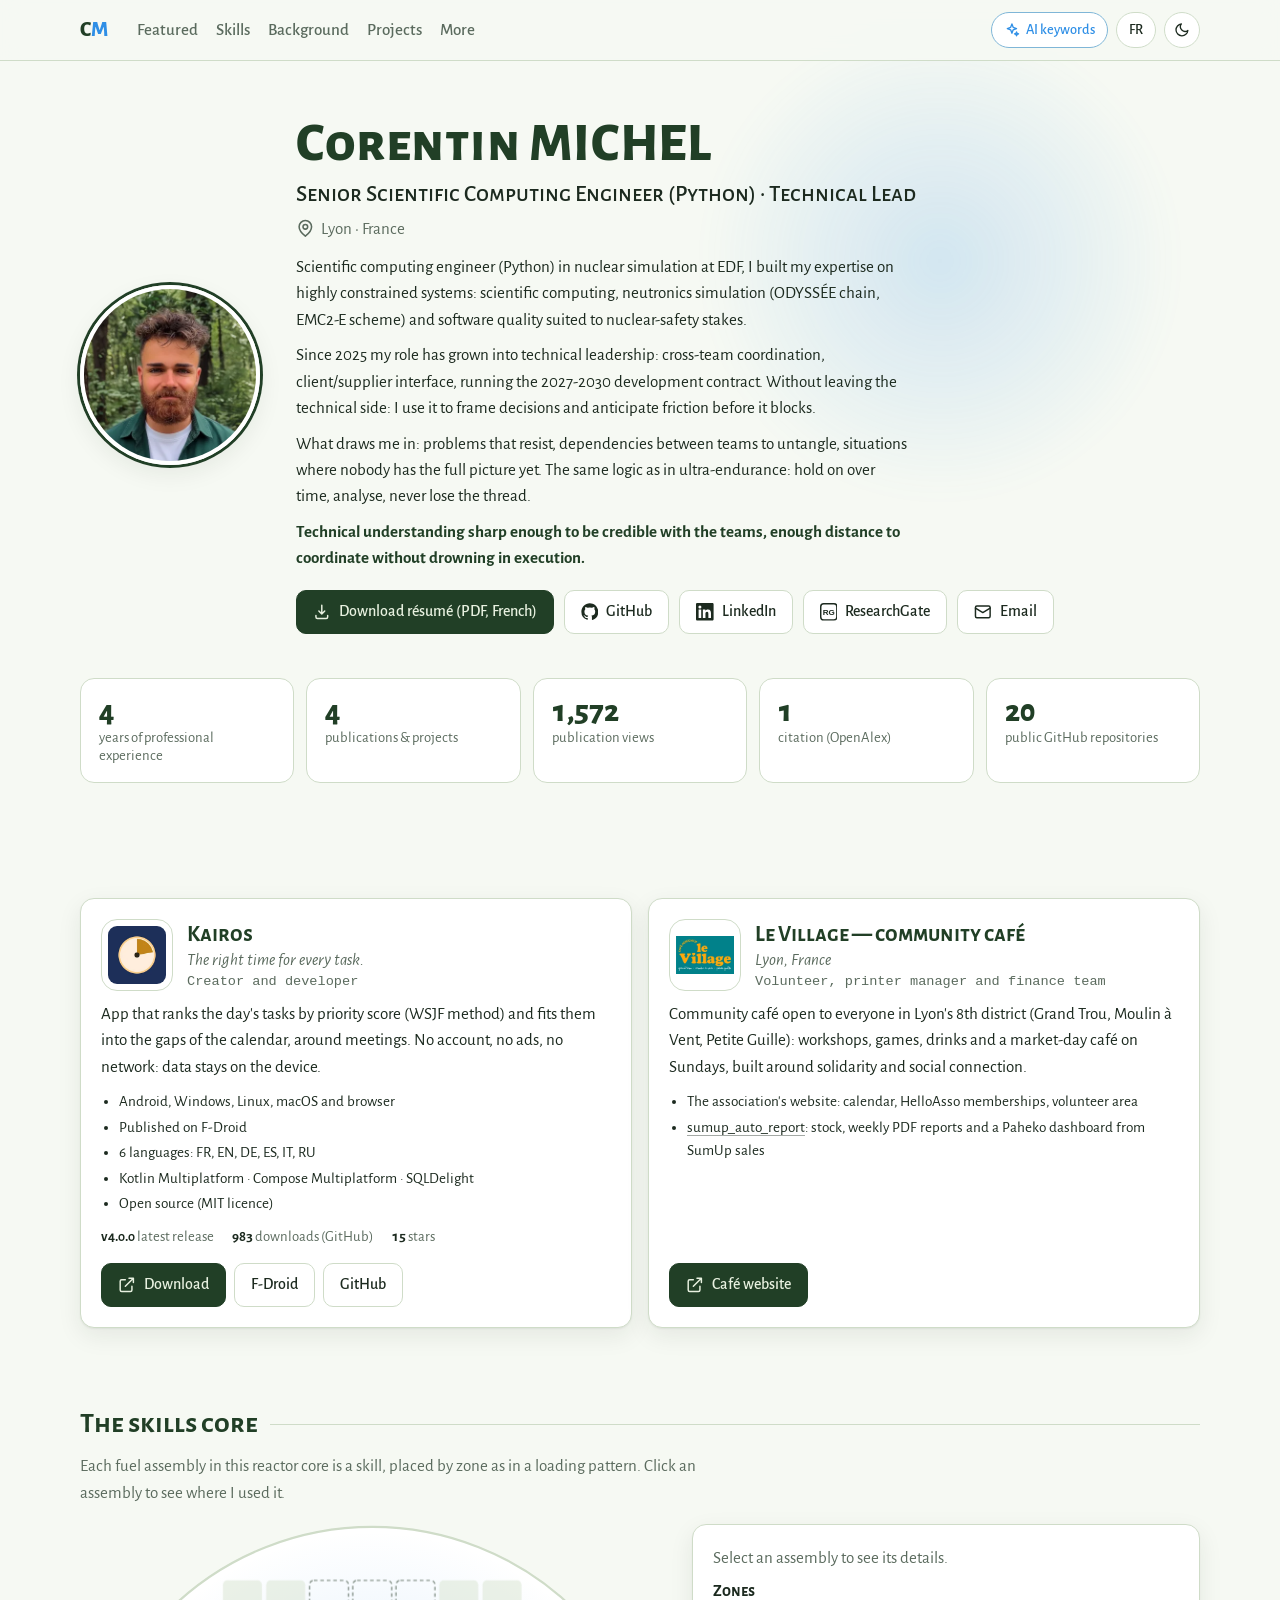
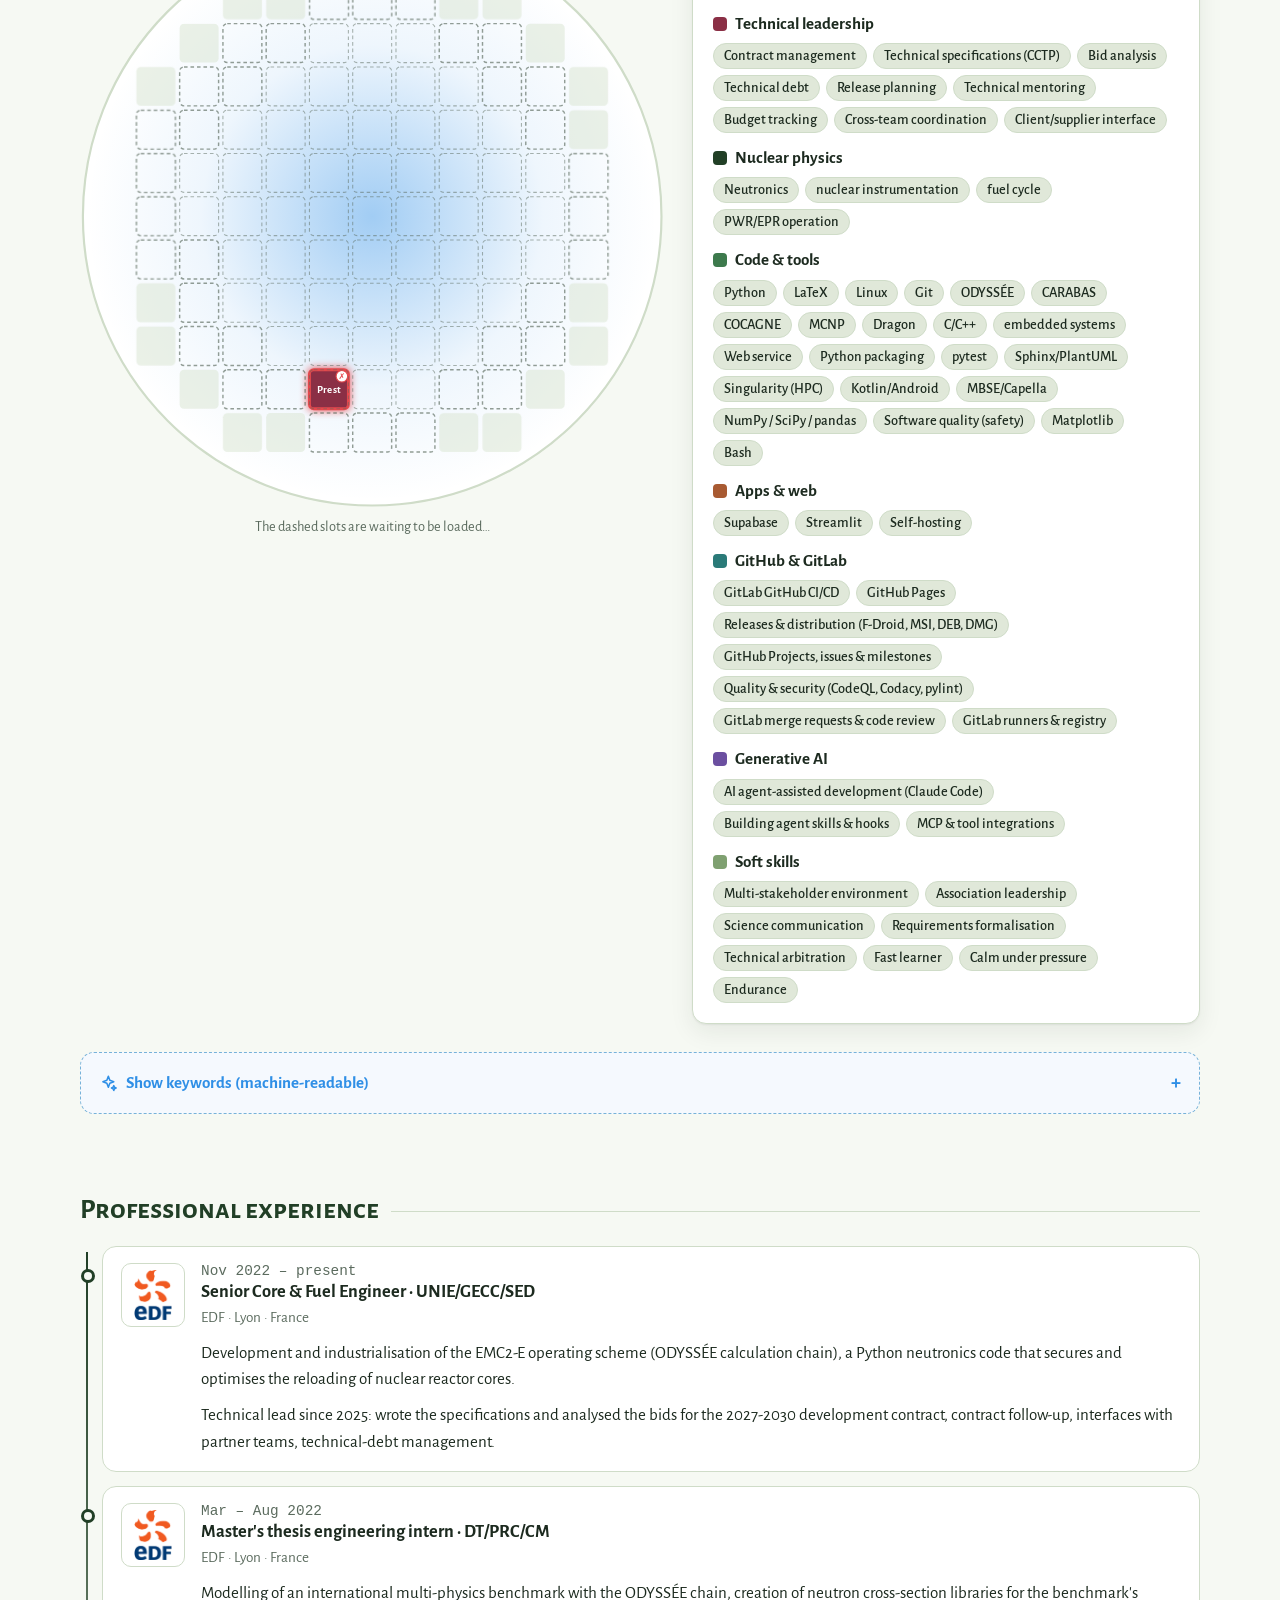
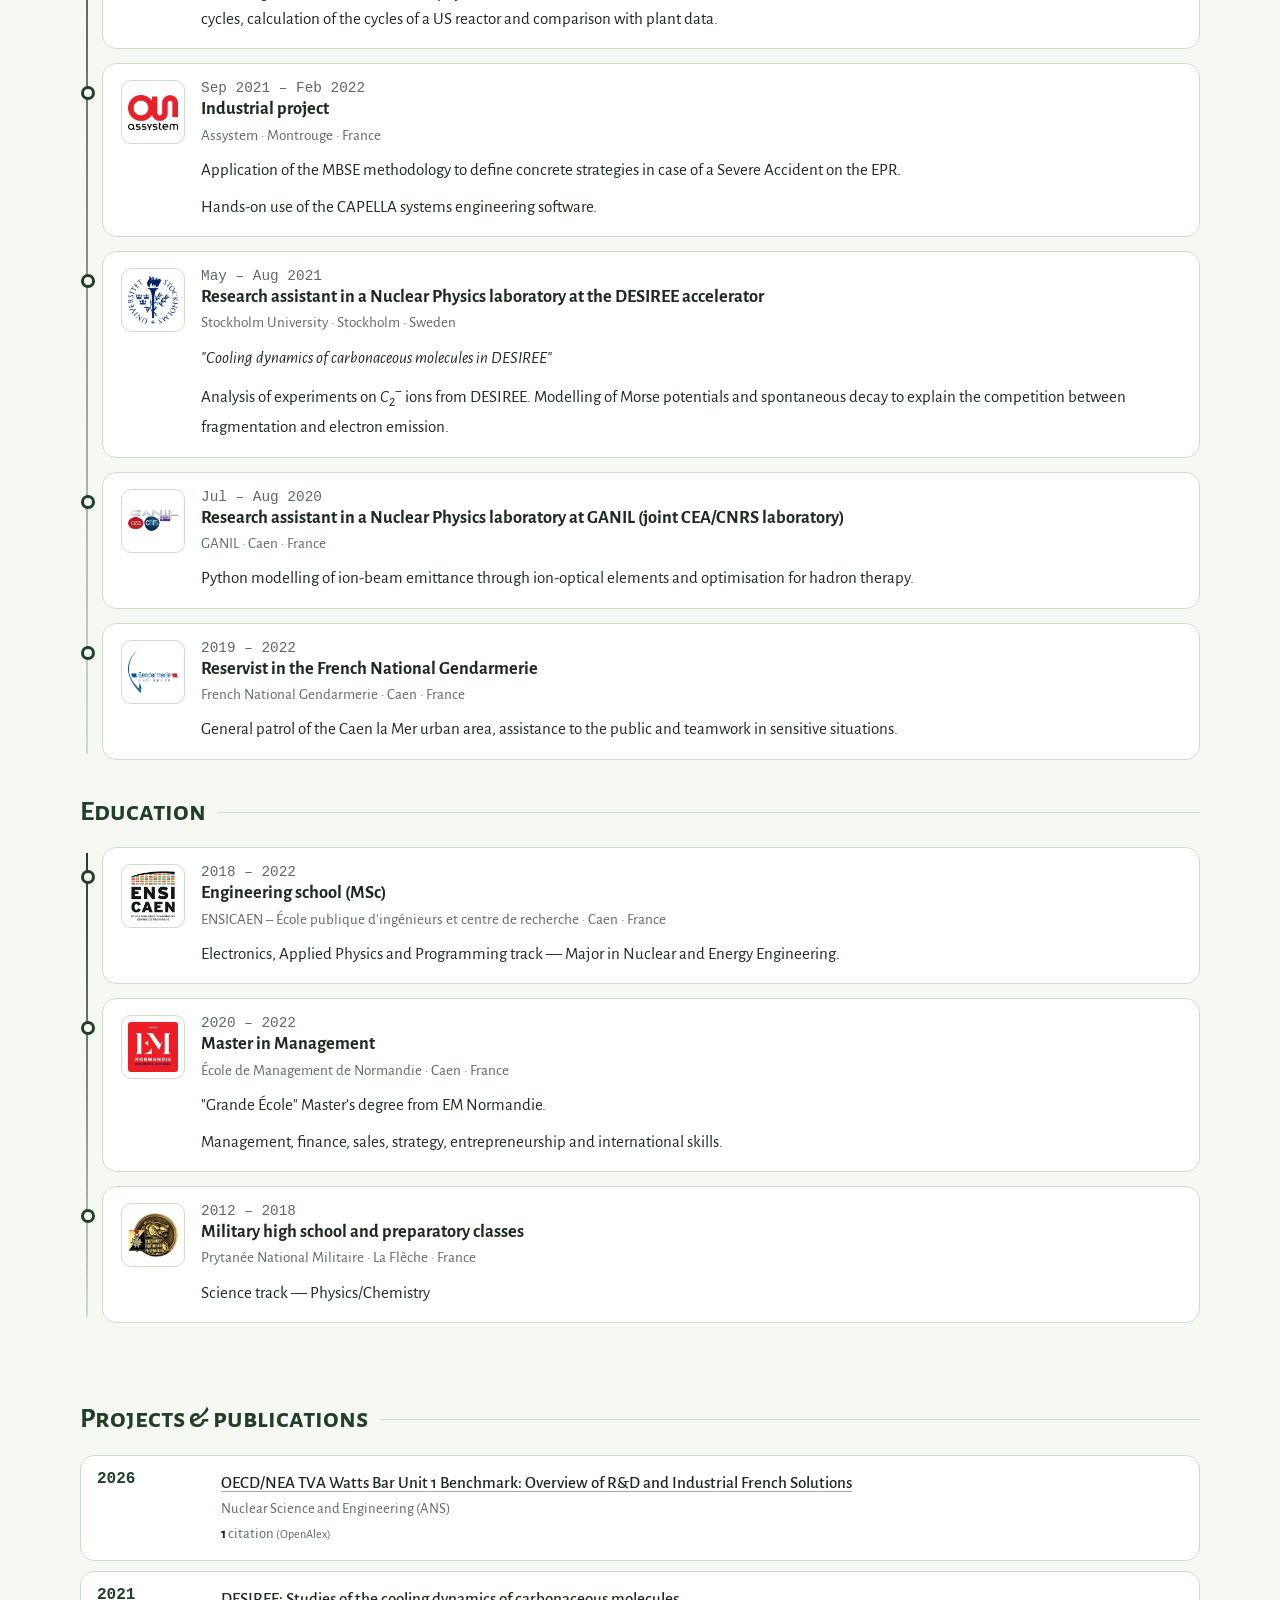
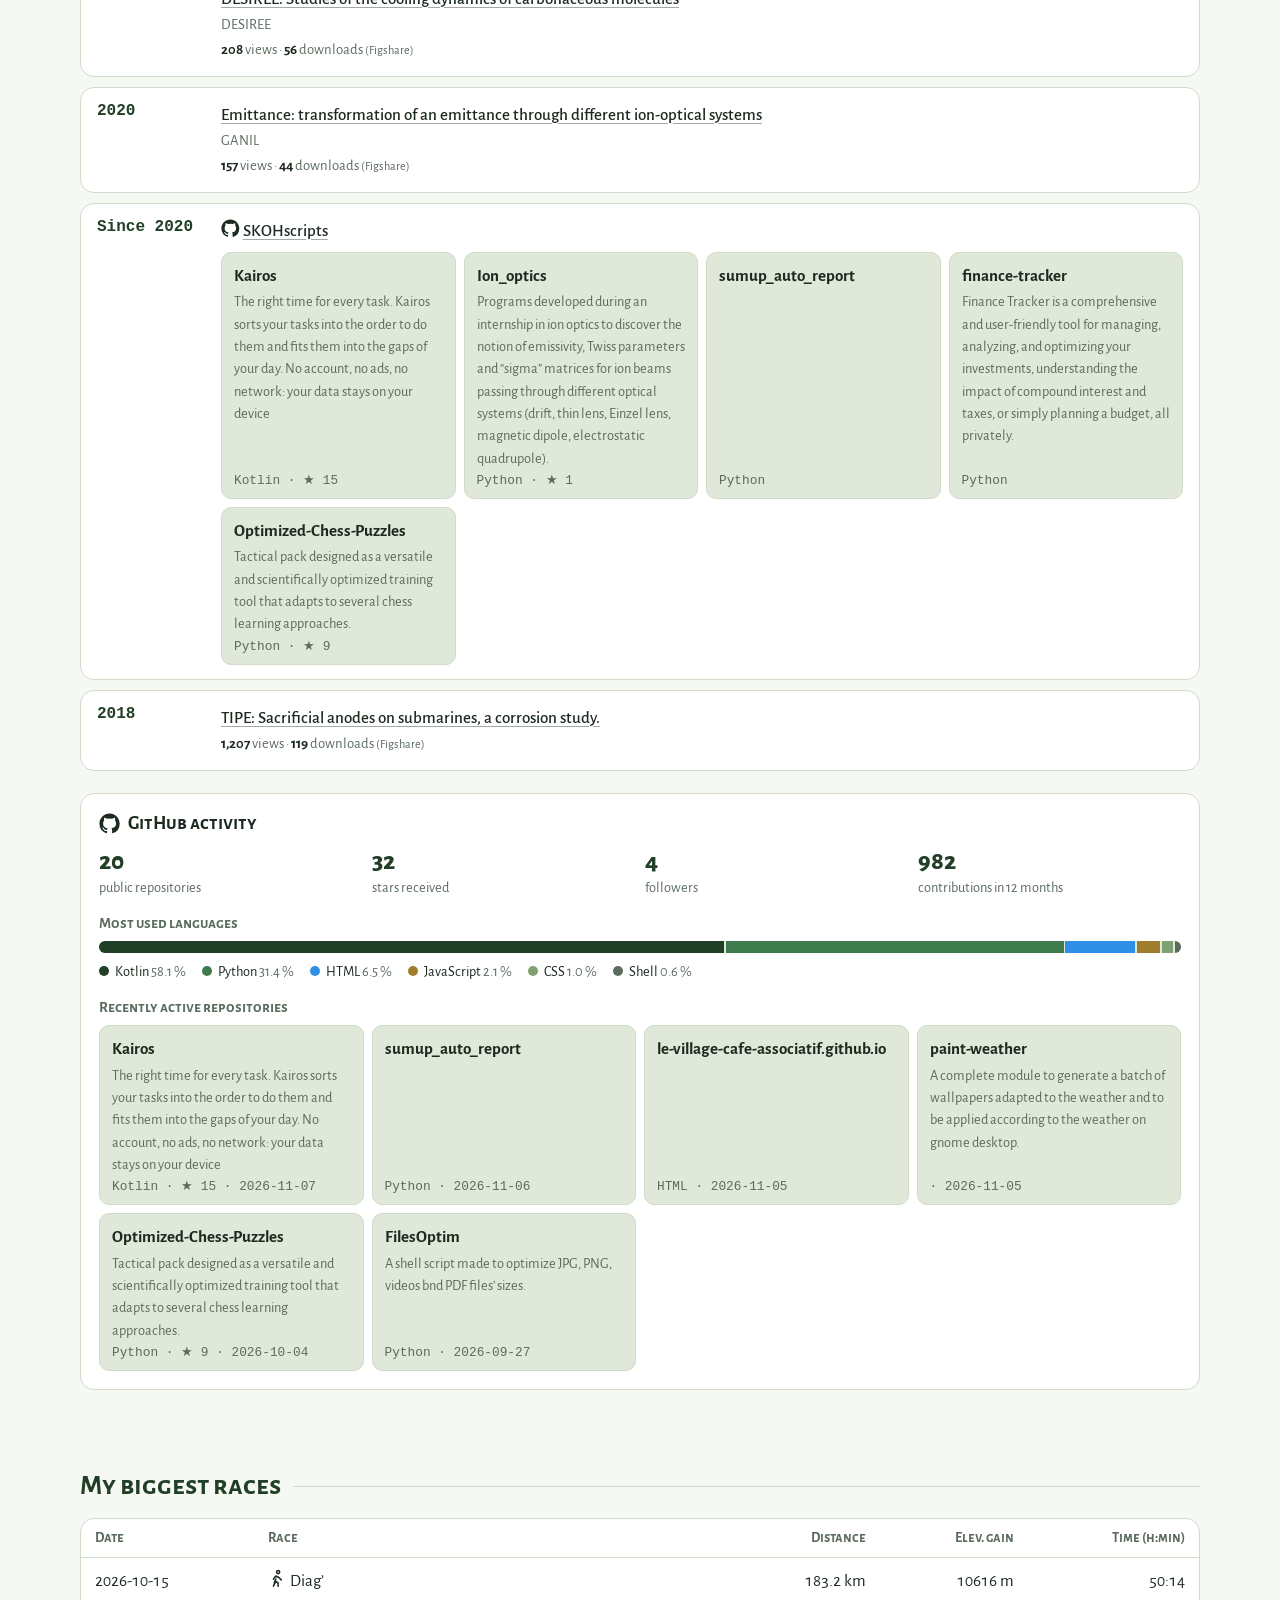
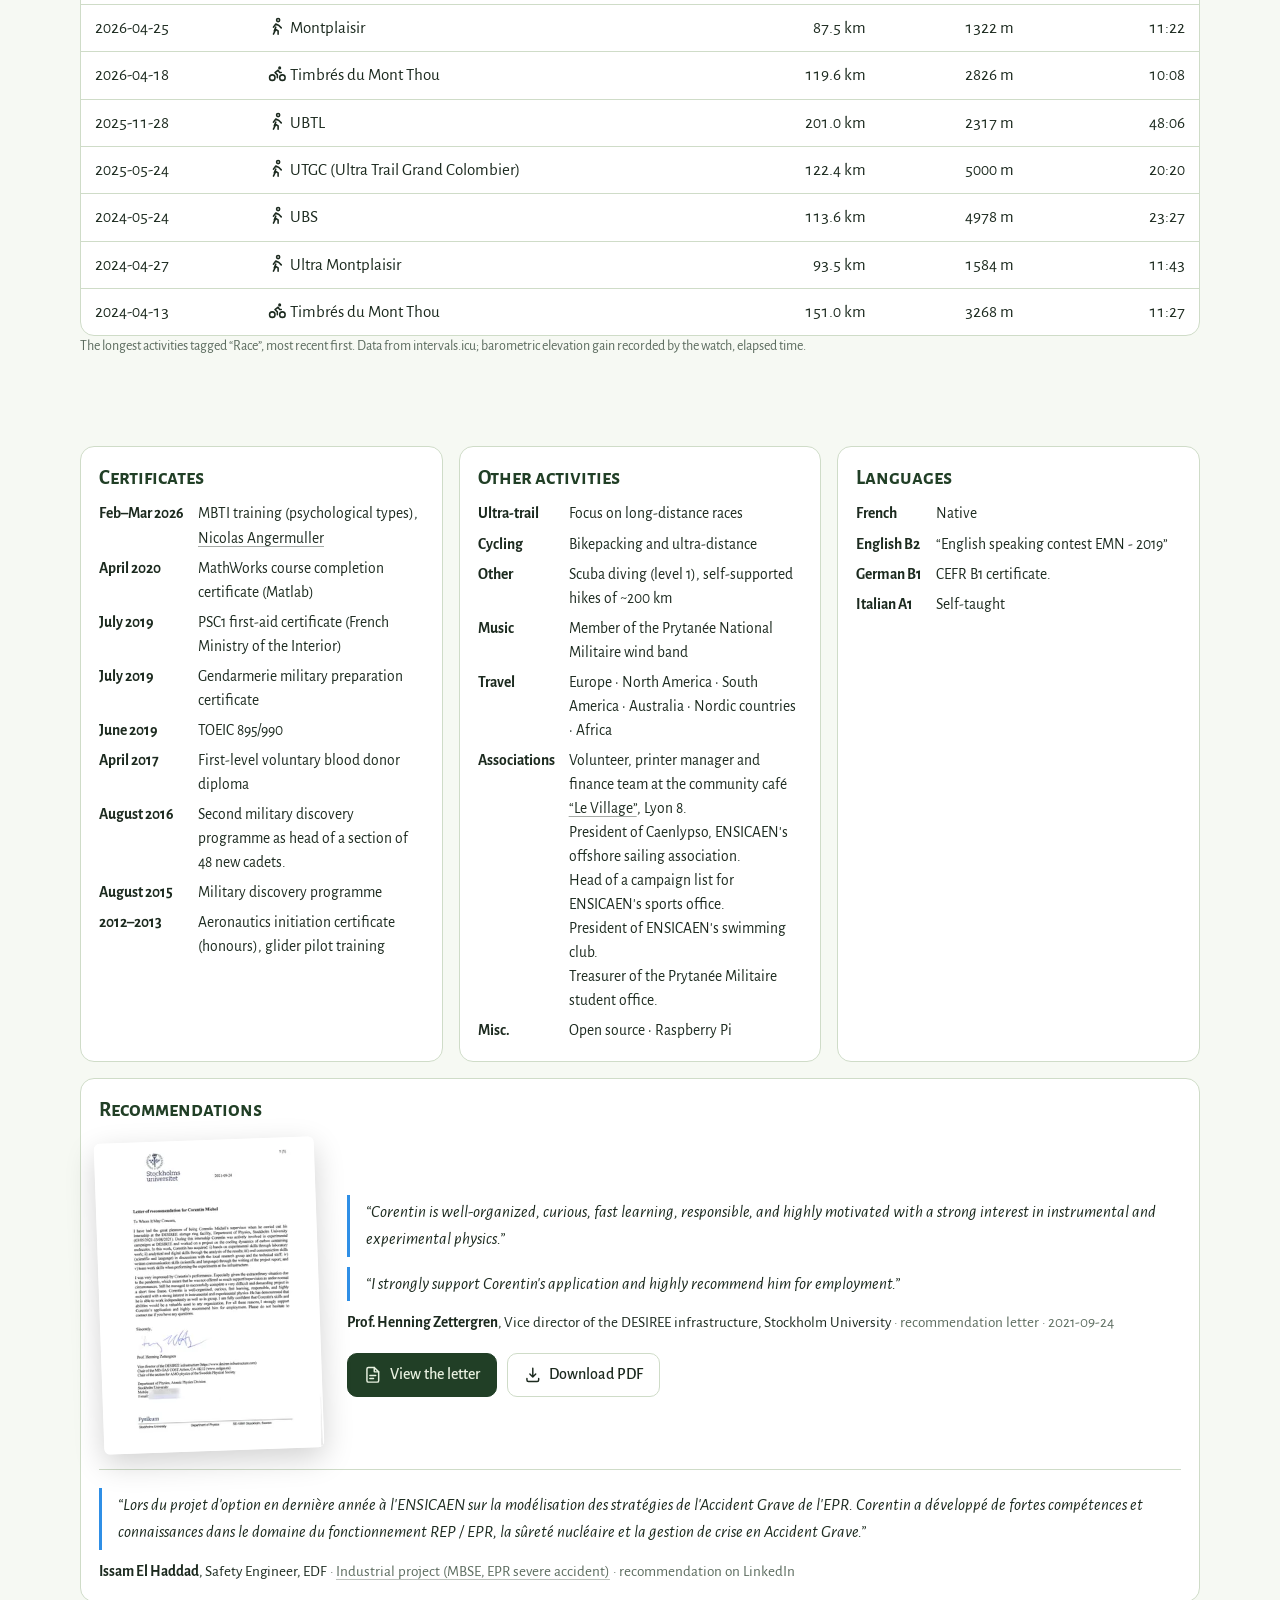
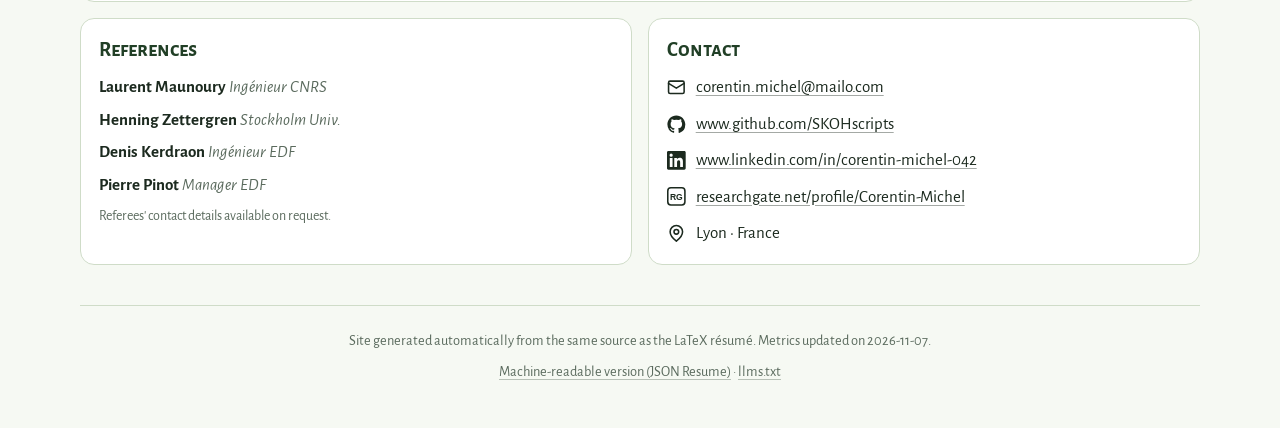
==== en/index.html @ 44bfd815 "Publication du site (2026-11-07)" ====
<!doctype html>
<html lang="en">
<head>
<meta charset="utf-8">
<meta name="viewport" content="width=device-width, initial-scale=1">
<title>Corentin Michel — Senior Scientific Computing Engineer (Python) · Technical Lead</title>
<meta name="description" content="Résumé of Corentin Michel, senior scientific computing engineer (Python), reactor physicist and technical lead at EDF (ODYSSÉE chain, EMC2-E) in Lyon, France: experience, skills, publications and recommendation letter.">
<meta name="author" content="Corentin Michel">
<meta name="keywords" content="Python, scientific computing, neutronics, modelling, simulation, code industrialisation, technical leadership, technical specifications, bid analysis, contract management, technical debt, release planning, budget tracking, mentoring, cross-team coordination, client/supplier interface, nuclear reactors, nuclear safety, reactor core, nuclear physics, core reload, PWR/EPR operation, software quality, multi-physics benchmark, ion optics, hadron therapy, ODYSSÉE, EMC2-E, MCNP, Dragon, COCAGNE, Linux, Git, LaTeX, C/C++, open source, MBSE, Capella, Matlab, GitHub Actions, GitLab CI/CD, CI/CD, Claude Code, AI agents, MCP, Android, Supabase, Streamlit, EDF, ENSICAEN, GANIL, CEA/CNRS, Stockholm University, EM Normandie">
<link rel="canonical" href="https://skohscripts.github.io/en/">
<link rel="alternate" hreflang="fr" href="https://skohscripts.github.io/">
<link rel="alternate" hreflang="en" href="https://skohscripts.github.io/en/">
<link rel="alternate" hreflang="x-default" href="https://skohscripts.github.io/">
<link rel="alternate" type="application/json" title="JSON Resume" href="../en/cv.json">
<meta property="og:type" content="profile">
<meta property="og:title" content="Corentin Michel — Senior Scientific Computing Engineer (Python) · Technical Lead">
<meta property="og:description" content="Résumé of Corentin Michel, senior scientific computing engineer (Python), reactor physicist and technical lead at EDF (ODYSSÉE chain, EMC2-E) in Lyon, France: experience, skills, publications and recommendation letter.">
<meta property="og:url" content="https://skohscripts.github.io/en/">
<meta property="og:image" content="https://skohscripts.github.io/assets/img/photo.webp">
<meta property="og:locale" content="en_GB">
<meta name="twitter:card" content="summary">
<meta name="theme-color" content="#213F26">
<link rel="icon" href="../assets/img/favicon.svg" type="image/svg+xml">
<link rel="preconnect" href="https://fonts.googleapis.com">
<link rel="preconnect" href="https://fonts.gstatic.com" crossorigin>
<link rel="stylesheet" href="https://fonts.googleapis.com/css2?family=Alegreya+Sans:ital,wght@0,400;0,500;0,700;0,800;1,400&family=Alegreya+Sans+SC:wght@500;700&display=swap">
<link rel="stylesheet" href="../assets/css/main.css">
<script>
  // Thème appliqué avant le rendu (évite le flash) ; JS activé → animations.
  (function () {
    var d = document.documentElement; d.classList.add("js");
    try { var th = localStorage.getItem("theme"); if (th) d.setAttribute("data-theme", th); } catch (e) {}
  })();
</script>
<script type="application/ld+json">
{
 "@context": "https://schema.org",
 "@graph": [
  {
   "@type": "Person",
   "@id": "https://skohscripts.github.io/#me",
   "name": "Corentin Michel",
   "jobTitle": "Senior Scientific Computing Engineer (Python) · Technical Lead",
   "description": "Software engineer specialised in scientific computing and reactor physics (neutronics): Python codes for the safety and optimisation of nuclear reactor cores (ODYSSÉE calculation chain, EMC2-E operating scheme). Technical lead within the team since 2025: follow-up of the development contract, specifications and bid analysis for 2027-2030, technical-debt management with the other teams. Used to complex industrial calculation chains and to industrialising code in constrained environments; strongly involved in associations, open source and Linux.",
   "url": "https://skohscripts.github.io/",
   "image": "https://skohscripts.github.io/assets/img/photo.webp",
   "address": {
    "@type": "PostalAddress",
    "addressLocality": "Lyon",
    "addressCountry": "FR"
   },
   "worksFor": {
    "@type": "Organization",
    "name": "EDF"
   },
   "alumniOf": [
    {
     "@type": "EducationalOrganization",
     "name": "ENSICAEN"
    },
    {
     "@type": "EducationalOrganization",
     "name": "École de Management de Normandie"
    },
    {
     "@type": "EducationalOrganization",
     "name": "Prytanée National Militaire"
    }
   ],
   "knowsAbout": [
    "Contract management",
    "Technical specifications (CCTP)",
    "Bid analysis",
    "Technical debt",
    "Release planning",
    "Technical mentoring",
    "Budget tracking",
    "Cross-team coordination",
    "Client/supplier interface",
    "Neutronics",
    "nuclear instrumentation",
    "fuel cycle",
    "PWR/EPR operation",
    "Python",
    "LaTeX",
    "Linux",
    "Git",
    "ODYSSÉE",
    "CARABAS",
    "COCAGNE",
    "MCNP",
    "Dragon",
    "C/C++",
    "embedded systems",
    "Web service",
    "Python packaging",
    "pytest",
    "Sphinx/PlantUML",
    "Singularity (HPC)",
    "Kotlin/Android",
    "MBSE/Capella",
    "NumPy / SciPy / pandas",
    "Software quality (safety)",
    "Matplotlib",
    "Bash",
    "Supabase",
    "Streamlit",
    "Self-hosting",
    "GitLab GitHub CI/CD",
    "GitHub Pages",
    "Releases & distribution (F-Droid, MSI, DEB, DMG)",
    "GitHub Projects, issues & milestones",
    "Quality & security (CodeQL, Codacy, pylint)",
    "GitLab merge requests & code review",
    "GitLab runners & registry",
    "AI agent-assisted development (Claude Code)",
    "Building agent skills & hooks",
    "MCP & tool integrations",
    "Multi-stakeholder environment",
    "Association leadership",
    "Science communication",
    "Requirements formalisation",
    "Technical arbitration",
    "Fast learner",
    "Calm under pressure",
    "Endurance",
    "scientific computing",
    "neutronics",
    "modelling",
    "simulation",
    "code industrialisation",
    "technical leadership",
    "technical specifications",
    "bid analysis",
    "contract management",
    "technical debt",
    "release planning",
    "budget tracking",
    "mentoring",
    "cross-team coordination",
    "client/supplier interface",
    "nuclear reactors",
    "nuclear safety",
    "reactor core",
    "nuclear physics",
    "core reload",
    "software quality",
    "multi-physics benchmark",
    "ion optics",
    "hadron therapy",
    "EMC2-E",
    "open source",
    "MBSE",
    "Capella",
    "Matlab",
    "GitHub Actions",
    "GitLab CI/CD",
    "CI/CD",
    "Claude Code",
    "AI agents",
    "MCP",
    "Android",
    "EDF",
    "ENSICAEN",
    "GANIL",
    "CEA/CNRS",
    "Stockholm University",
    "EM Normandie"
   ],
   "knowsLanguage": [
    "French",
    "English",
    "German",
    "Italian"
   ],
   "sameAs": [
    "https://github.com/SKOHscripts",
    "https://www.linkedin.com/in/corentin-michel-042",
    "https://www.researchgate.net/profile/Corentin-Michel",
    "https://mastodon.social/@Niitneroc"
   ]
  },
  {
   "@type": "ScholarlyArticle",
   "headline": "OECD/NEA TVA Watts Bar Unit 1 Benchmark: Overview of R&D and Industrial French Solutions",
   "url": "https://doi.org/10.1080/00295639.2026.2624993",
   "datePublished": "2026",
   "author": {
    "@id": "https://skohscripts.github.io/#me"
   }
  },
  {
   "@type": "ScholarlyArticle",
   "headline": "DESIREE: Studies of the cooling dynamics of carbonaceous molecules",
   "url": "https://doi.org/10.6084/m9.figshare.15276429",
   "datePublished": "2021",
   "author": {
    "@id": "https://skohscripts.github.io/#me"
   }
  },
  {
   "@type": "ScholarlyArticle",
   "headline": "Emittance: transformation of an emittance through different ion-optical systems",
   "url": "https://doi.org/10.6084/m9.figshare.14754027",
   "datePublished": "2020",
   "author": {
    "@id": "https://skohscripts.github.io/#me"
   }
  },
  {
   "@type": "ScholarlyArticle",
   "headline": "TIPE: Sacrificial anodes on submarines, a corrosion study.",
   "url": "https://doi.org/10.6084/m9.figshare.14909847.v1",
   "datePublished": "2018",
   "author": {
    "@id": "https://skohscripts.github.io/#me"
   }
  }
 ]
}
</script>
</head>
<body>
<a class="skip" href="#main">Skip to content</a>

<header class="topbar">
  <nav class="topbar__inner" aria-label="Navigation">
    <a class="brand" href="#top" aria-label="Corentin Michel">C<span>M</span></a>
    <ul class="topbar__links">
      <li><a href="#phares">Featured</a></li>
      <li><a href="#core">Skills</a></li>
      <li><a href="#parcours">Background</a></li>
      <li><a href="#projets">Projects</a></li>
      <li><a href="#plus">More</a></li>
    </ul>
    <div class="topbar__actions">
      <button class="chip chip--accent" type="button" data-action="reveal-keywords"><svg class="icon" viewBox="0 0 24 24" aria-hidden="true" fill="none" stroke="currentColor" stroke-width="2" stroke-linecap="round" stroke-linejoin="round"><path d="M12 3l1.9 5.1L19 10l-5.1 1.9L12 17l-1.9-5.1L5 10l5.1-1.9L12 3ZM19 15l.9 2.1L22 18l-2.1.9L19 21l-.9-2.1L16 18l2.1-.9L19 15Z"/></svg><span>AI keywords</span></button>
      <a class="chip" href="../" hreflang="fr" lang="fr" title="Français">FR</a>
      <button class="chip chip--icon" type="button" data-action="theme" aria-label="Toggle theme" title="Toggle theme"><svg class="icon icon--moon" viewBox="0 0 24 24" aria-hidden="true" fill="none" stroke="currentColor" stroke-width="2" stroke-linecap="round" stroke-linejoin="round"><path d="M21 12.8A9 9 0 1 1 11.2 3a7 7 0 0 0 9.8 9.8Z"/></svg><svg class="icon icon--sun" viewBox="0 0 24 24" aria-hidden="true" fill="none" stroke="currentColor" stroke-width="2" stroke-linecap="round" stroke-linejoin="round"><circle cx="12" cy="12" r="4"/><path d="M12 2v2m0 16v2M4.9 4.9l1.4 1.4m11.4 11.4 1.4 1.4M2 12h2m16 0h2M4.9 19.1l1.4-1.4M17.7 6.3l1.4-1.4"/></svg></button>
    </div>
  </nav>
</header>

<main id="main">
<!-- ============================== EN-TÊTE ============================== -->
<section class="hero" id="top">
  <div class="hero__glow" aria-hidden="true"></div>
  <img class="hero__photo" src="../assets/img/photo.webp" alt="Corentin Michel" width="180" height="180">
  <div class="hero__text">
    <h1 class="hero__name">Corentin MICHEL</h1>
    <p class="hero__title">Senior Scientific Computing Engineer (Python) · Technical Lead</p>
    <p class="hero__place"><svg class="icon" viewBox="0 0 24 24" aria-hidden="true" fill="none" stroke="currentColor" stroke-width="2" stroke-linecap="round" stroke-linejoin="round"><path d="M20 10c0 6-8 12-8 12S4 16 4 10a8 8 0 0 1 16 0Z"/><circle cx="12" cy="10" r="3"/></svg> Lyon · France</p>
    <div class="hero__summary"><p>Scientific computing engineer (Python) in nuclear simulation at EDF, I built my expertise on highly constrained systems: scientific computing, neutronics simulation (ODYSSÉE chain, EMC2-E scheme) and software quality suited to nuclear-safety stakes.</p><p>Since 2025 my role has grown into technical leadership: cross-team coordination, client/supplier interface, running the 2027-2030 development contract. Without leaving the technical side: I use it to frame decisions and anticipate friction before it blocks.</p><p>What draws me in: problems that resist, dependencies between teams to untangle, situations where nobody has the full picture yet. The same logic as in ultra-endurance: hold on over time, analyse, never lose the thread.</p><p><strong>Technical understanding sharp enough to be credible with the teams, enough distance to coordinate without drowning in execution.</strong></p></div>
    <div class="hero__actions">
      <a class="btn btn--primary" href="../Corentin_Michel_CV.pdf" download><svg class="icon" viewBox="0 0 24 24" aria-hidden="true" fill="none" stroke="currentColor" stroke-width="2" stroke-linecap="round" stroke-linejoin="round"><path d="M12 3v12m0 0-4-4m4 4 4-4M4 17v2a2 2 0 0 0 2 2h12a2 2 0 0 0 2-2v-2"/></svg>Download résumé (PDF, French)</a>
      <a class="btn" href="https://github.com/SKOHscripts" rel="me noopener"><svg class="icon" viewBox="0 0 24 24" aria-hidden="true"><path fill="currentColor" d="M12 .5C5.65.5.5 5.65.5 12a11.5 11.5 0 0 0 7.86 10.92c.58.1.79-.25.79-.56v-2c-3.2.7-3.87-1.37-3.87-1.37-.52-1.33-1.28-1.69-1.28-1.69-1.04-.71.08-.7.08-.7 1.15.08 1.76 1.19 1.76 1.19 1.03 1.76 2.69 1.25 3.35.96.1-.75.4-1.25.73-1.54-2.55-.29-5.24-1.28-5.24-5.68 0-1.26.45-2.28 1.18-3.09-.12-.29-.51-1.46.11-3.04 0 0 .97-.31 3.17 1.18a11 11 0 0 1 5.77 0c2.2-1.49 3.17-1.18 3.17-1.18.62 1.58.23 2.75.11 3.04.74.81 1.18 1.83 1.18 3.09 0 4.41-2.69 5.38-5.25 5.67.41.36.78 1.06.78 2.14v3.17c0 .31.21.67.8.56A11.5 11.5 0 0 0 23.5 12C23.5 5.65 18.35.5 12 .5Z"/></svg>GitHub</a>
      <a class="btn" href="https://www.linkedin.com/in/corentin-michel-042" rel="me noopener"><svg class="icon" viewBox="0 0 24 24" aria-hidden="true"><path fill="currentColor" d="M20.45 20.45h-3.55v-5.57c0-1.33-.03-3.04-1.85-3.04-1.86 0-2.14 1.45-2.14 2.94v5.67H9.35V9h3.41v1.56h.05c.48-.9 1.64-1.85 3.37-1.85 3.6 0 4.27 2.37 4.27 5.46v6.28ZM5.34 7.43a2.06 2.06 0 1 1 0-4.12 2.06 2.06 0 0 1 0 4.12ZM7.12 20.45H3.56V9h3.56v11.45ZM22.22 0H1.77C.79 0 0 .77 0 1.73v20.54C0 23.23.79 24 1.77 24h20.45c.98 0 1.78-.77 1.78-1.73V1.73C24 .77 23.2 0 22.22 0Z"/></svg>LinkedIn</a>
      <a class="btn" href="https://www.researchgate.net/profile/Corentin-Michel" rel="me noopener"><svg class="icon" viewBox="0 0 24 24" aria-hidden="true"><rect x="1" y="1" width="22" height="22" rx="4" fill="none" stroke="currentColor" stroke-width="2"/><text x="12" y="16.5" text-anchor="middle" font-size="11" font-weight="700" font-family="sans-serif" fill="currentColor">RG</text></svg>ResearchGate</a>
      <a class="btn" data-email-user="lehcim.nitneroc" data-email-domain="moc.oliam" href="#contact"><svg class="icon" viewBox="0 0 24 24" aria-hidden="true" fill="none" stroke="currentColor" stroke-width="2" stroke-linecap="round" stroke-linejoin="round"><rect x="2" y="4" width="20" height="16" rx="2"/><path d="m22 7-10 6L2 7"/></svg><span>Email</span></a>
    </div>
  </div>
</section>

<section class="counters" aria-label="Chiffres clés">
  <div class="counter fade-in">
    <span class="counter__value" data-count="4">4</span>
    <span class="counter__label">years of professional experience</span>
  </div>
  <div class="counter fade-in">
    <span class="counter__value" data-count="4">4</span>
    <span class="counter__label">publications &amp; projects</span>
  </div>
  <div class="counter fade-in">
    <span class="counter__value" data-count="1572">1,572</span>
    <span class="counter__label">publication views</span>
  </div>
  <div class="counter fade-in">
    <span class="counter__value" data-count="1">1</span>
    <span class="counter__label">citation (OpenAlex)</span>
  </div>
  <div class="counter fade-in">
    <span class="counter__value" data-count="20">20</span>
    <span class="counter__label">public GitHub repositories</span>
  </div>
</section>

<!-- ============================ PROJETS PHARES ============================ -->
<section class="section" id="phares" aria-labelledby="featured-title">
  <h2 class="section__title fade-in" id="featured-title">Featured projects</h2>
  <div class="featured">
    <article class="feat fade-in" id="feat-kairos">
      <header class="feat__head">
<img class="feat__logo" src="../assets/img/featured/kairos.webp" alt="" loading="lazy">        <div>
          <h3 class="feat__name">Kairos</h3>
          <p class="feat__tagline">The right time for every task.</p>
          <p class="feat__role">Creator and developer</p>
        </div>
      </header>
      <p>App that ranks the day&#39;s tasks by priority score (WSJF method) and fits them into the gaps of the calendar, around meetings. No account, no ads, no network: data stays on the device.</p>
      <ul class="feat__facts"><li>Android, Windows, Linux, macOS and browser</li><li>Published on F-Droid</li><li>6 languages: FR, EN, DE, ES, IT, RU</li><li>Kotlin Multiplatform · Compose Multiplatform · SQLDelight</li><li>Open source (MIT licence)</li></ul>
      <p class="feat__stats">
<span><strong>v4.0.0</strong> latest release</span><span><strong data-count="983">983</strong> downloads (GitHub)</span><span><strong data-count="15">15</strong> stars</span>      </p>
      <div class="feat__links">
<a class="btn btn--primary" href="https://skohscripts.github.io/Kairos/"><svg class="icon" viewBox="0 0 24 24" aria-hidden="true" fill="none" stroke="currentColor" stroke-width="2" stroke-linecap="round" stroke-linejoin="round"><path d="M15 3h6v6m0-6L10 14M19 14v5a2 2 0 0 1-2 2H5a2 2 0 0 1-2-2V7a2 2 0 0 1 2-2h5"/></svg>Download</a><a class="btn" href="https://f-droid.org/packages/com.skohscripts.kairos/">F-Droid</a><a class="btn" href="https://github.com/SKOHscripts/Kairos">GitHub</a>      </div>
    </article>
    <article class="feat fade-in" id="feat-levillage">
      <header class="feat__head">
<img class="feat__logo" src="../assets/img/featured/levillage.webp" alt="" loading="lazy">        <div>
          <h3 class="feat__name">Le Village — community café</h3>
          <p class="feat__tagline">Lyon, France</p>
          <p class="feat__role">Volunteer, printer manager and finance team</p>
        </div>
      </header>
      <p>Community café open to everyone in Lyon&#39;s 8th district (Grand Trou, Moulin à Vent, Petite Guille): workshops, games, drinks and a market-day café on Sundays, built around solidarity and social connection.</p>
      <ul class="feat__facts"><li>The association's website: calendar, HelloAsso memberships, volunteer area</li><li><a href="https://github.com/SKOHscripts/sumup_auto_report">sumup_auto_report</a>: stock, weekly PDF reports and a Paheko dashboard from SumUp sales</li></ul>
      <div class="feat__links">
<a class="btn btn--primary" href="https://cafe-levillage.org/"><svg class="icon" viewBox="0 0 24 24" aria-hidden="true" fill="none" stroke="currentColor" stroke-width="2" stroke-linecap="round" stroke-linejoin="round"><path d="M15 3h6v6m0-6L10 14M19 14v5a2 2 0 0 1-2 2H5a2 2 0 0 1-2-2V7a2 2 0 0 1 2-2h5"/></svg>Café website</a>      </div>
    </article>
  </div>
</section>

<!-- ======================= CŒUR DES COMPÉTENCES ======================= -->
<section class="section" id="core" aria-labelledby="core-title">
  <h2 class="section__title fade-in" id="core-title">The skills core</h2>
  <p class="section__intro fade-in">Each fuel assembly in this reactor core is a skill, placed by zone as in a loading pattern. Click an assembly to see where I used it.</p>
  <div class="core">
    <div class="core__figure fade-in">
      <svg class="core__svg" viewBox="0 0 810 810" role="group" aria-label="The skills core">
        <defs>
          <radialGradient id="flux" cx="50%" cy="50%" r="50%">
            <stop offset="0%" stop-color="var(--cherenkov)" stop-opacity=".45"/>
            <stop offset="60%" stop-color="var(--cherenkov)" stop-opacity=".08"/>
            <stop offset="100%" stop-color="var(--cherenkov)" stop-opacity="0"/>
          </radialGradient>
        </defs>
        <circle class="core__vessel" cx="405.2" cy="405.2" r="401.2"/>
        <circle class="core__flux" cx="405.2" cy="405.2" r="395.2" fill="url(#flux)"/>
        <rect class="asm-socket" x="378.2" y="378.2" width="54" height="54" rx="6"/>
        <g class="asm asm--pilot" data-skill="pilot-0" tabindex="0" role="button" aria-label="Contract management" style="--i: 0">
          <title>Contract management</title>
          <rect x="378.2" y="378.2" width="54" height="54" rx="6"/>
          <text x="405.2" y="405.2">Prest</text>
        </g>
        <rect class="asm-socket" x="378.2" y="318.2" width="54" height="54" rx="6"/>
        <g class="asm asm--pilot" data-skill="pilot-1" tabindex="0" role="button" aria-label="Technical specifications (CCTP)" style="--i: 1">
          <title>Technical specifications (CCTP)</title>
          <rect x="378.2" y="318.2" width="54" height="54" rx="6"/>
          <text x="405.2" y="345.2">CCTP</text>
        </g>
        <rect class="asm-socket" x="438.2" y="378.2" width="54" height="54" rx="6"/>
        <g class="asm asm--pilot" data-skill="pilot-2" tabindex="0" role="button" aria-label="Bid analysis" style="--i: 2">
          <title>Bid analysis</title>
          <rect x="438.2" y="378.2" width="54" height="54" rx="6"/>
          <text x="465.2" y="405.2">AO</text>
        </g>
        <rect class="asm-socket" x="378.2" y="438.2" width="54" height="54" rx="6"/>
        <g class="asm asm--pilot" data-skill="pilot-3" tabindex="0" role="button" aria-label="Technical debt" style="--i: 3">
          <title>Technical debt</title>
          <rect x="378.2" y="438.2" width="54" height="54" rx="6"/>
          <text x="405.2" y="465.2">Dette</text>
        </g>
        <rect class="asm-socket" x="318.2" y="378.2" width="54" height="54" rx="6"/>
        <g class="asm asm--pilot" data-skill="pilot-4" tabindex="0" role="button" aria-label="Release planning" style="--i: 4">
          <title>Release planning</title>
          <rect x="318.2" y="378.2" width="54" height="54" rx="6"/>
          <text x="345.2" y="405.2">Plan</text>
        </g>
        <rect class="asm-socket" x="318.2" y="318.2" width="54" height="54" rx="6"/>
        <g class="asm asm--pilot" data-skill="pilot-5" tabindex="0" role="button" aria-label="Technical mentoring" style="--i: 5">
          <title>Technical mentoring</title>
          <rect x="318.2" y="318.2" width="54" height="54" rx="6"/>
          <text x="345.2" y="345.2">Ment</text>
        </g>
        <rect class="asm-socket" x="438.2" y="318.2" width="54" height="54" rx="6"/>
        <g class="asm asm--pilot" data-skill="pilot-6" tabindex="0" role="button" aria-label="Budget tracking" style="--i: 6">
          <title>Budget tracking</title>
          <rect x="438.2" y="318.2" width="54" height="54" rx="6"/>
          <text x="465.2" y="345.2">Budg</text>
        </g>
        <rect class="asm-socket" x="438.2" y="438.2" width="54" height="54" rx="6"/>
        <g class="asm asm--pilot" data-skill="pilot-7" tabindex="0" role="button" aria-label="Cross-team coordination" style="--i: 7">
          <title>Cross-team coordination</title>
          <rect x="438.2" y="438.2" width="54" height="54" rx="6"/>
          <text x="465.2" y="465.2">Coord</text>
        </g>
        <rect class="asm-socket" x="318.2" y="438.2" width="54" height="54" rx="6"/>
        <g class="asm asm--pilot" data-skill="pilot-8" tabindex="0" role="button" aria-label="Client/supplier interface" style="--i: 8">
          <title>Client/supplier interface</title>
          <rect x="318.2" y="438.2" width="54" height="54" rx="6"/>
          <text x="345.2" y="465.2">Intf</text>
        </g>
        <rect class="asm-socket" x="378.2" y="258.2" width="54" height="54" rx="6"/>
        <g class="asm asm--phys" data-skill="phys-0" tabindex="0" role="button" aria-label="Neutronics" style="--i: 9">
          <title>Neutronics</title>
          <rect x="378.2" y="258.2" width="54" height="54" rx="6"/>
          <text x="405.2" y="285.2">Neut</text>
        </g>
        <rect class="asm-socket" x="498.2" y="378.2" width="54" height="54" rx="6"/>
        <g class="asm asm--phys" data-skill="phys-1" tabindex="0" role="button" aria-label="nuclear instrumentation" style="--i: 10">
          <title>nuclear instrumentation</title>
          <rect x="498.2" y="378.2" width="54" height="54" rx="6"/>
          <text x="525.2" y="405.2">Inst</text>
        </g>
        <rect class="asm-socket" x="378.2" y="498.2" width="54" height="54" rx="6"/>
        <g class="asm asm--phys" data-skill="phys-2" tabindex="0" role="button" aria-label="fuel cycle" style="--i: 11">
          <title>fuel cycle</title>
          <rect x="378.2" y="498.2" width="54" height="54" rx="6"/>
          <text x="405.2" y="525.2">Cyc</text>
        </g>
        <rect class="asm-socket" x="258.2" y="378.2" width="54" height="54" rx="6"/>
        <g class="asm asm--phys" data-skill="phys-3" tabindex="0" role="button" aria-label="PWR/EPR operation" style="--i: 12">
          <title>PWR/EPR operation</title>
          <rect x="258.2" y="378.2" width="54" height="54" rx="6"/>
          <text x="285.2" y="405.2">EPR</text>
        </g>
        <rect class="asm-socket" x="258.2" y="318.2" width="54" height="54" rx="6"/>
        <g class="asm asm--code" data-skill="code-0" tabindex="0" role="button" aria-label="Python" style="--i: 13">
          <title>Python</title>
          <rect x="258.2" y="318.2" width="54" height="54" rx="6"/>
          <text x="285.2" y="345.2">Py</text>
        </g>
        <rect class="asm-socket" x="318.2" y="258.2" width="54" height="54" rx="6"/>
        <g class="asm asm--code" data-skill="code-1" tabindex="0" role="button" aria-label="LaTeX" style="--i: 14">
          <title>LaTeX</title>
          <rect x="318.2" y="258.2" width="54" height="54" rx="6"/>
          <text x="345.2" y="285.2">TeX</text>
        </g>
        <rect class="asm-socket" x="438.2" y="258.2" width="54" height="54" rx="6"/>
        <g class="asm asm--code" data-skill="code-2" tabindex="0" role="button" aria-label="Linux" style="--i: 15">
          <title>Linux</title>
          <rect x="438.2" y="258.2" width="54" height="54" rx="6"/>
          <text x="465.2" y="285.2">Linux</text>
        </g>
        <rect class="asm-socket" x="498.2" y="318.2" width="54" height="54" rx="6"/>
        <g class="asm asm--code" data-skill="code-3" tabindex="0" role="button" aria-label="Git" style="--i: 16">
          <title>Git</title>
          <rect x="498.2" y="318.2" width="54" height="54" rx="6"/>
          <text x="525.2" y="345.2">Git</text>
        </g>
        <rect class="asm-socket" x="498.2" y="438.2" width="54" height="54" rx="6"/>
        <g class="asm asm--code" data-skill="code-4" tabindex="0" role="button" aria-label="ODYSSÉE" style="--i: 17">
          <title>ODYSSÉE</title>
          <rect x="498.2" y="438.2" width="54" height="54" rx="6"/>
          <text x="525.2" y="465.2">ODY</text>
        </g>
        <rect class="asm-socket" x="438.2" y="498.2" width="54" height="54" rx="6"/>
        <g class="asm asm--code" data-skill="code-5" tabindex="0" role="button" aria-label="CARABAS" style="--i: 18">
          <title>CARABAS</title>
          <rect x="438.2" y="498.2" width="54" height="54" rx="6"/>
          <text x="465.2" y="525.2">CRB</text>
        </g>
        <rect class="asm-socket" x="318.2" y="498.2" width="54" height="54" rx="6"/>
        <g class="asm asm--code" data-skill="code-6" tabindex="0" role="button" aria-label="COCAGNE" style="--i: 19">
          <title>COCAGNE</title>
          <rect x="318.2" y="498.2" width="54" height="54" rx="6"/>
          <text x="345.2" y="525.2">CCG</text>
        </g>
        <rect class="asm-socket" x="258.2" y="438.2" width="54" height="54" rx="6"/>
        <g class="asm asm--code" data-skill="code-7" tabindex="0" role="button" aria-label="MCNP" style="--i: 20">
          <title>MCNP</title>
          <rect x="258.2" y="438.2" width="54" height="54" rx="6"/>
          <text x="285.2" y="465.2">MCNP</text>
        </g>
        <rect class="asm-socket" x="258.2" y="258.2" width="54" height="54" rx="6"/>
        <g class="asm asm--code" data-skill="code-8" tabindex="0" role="button" aria-label="Dragon" style="--i: 21">
          <title>Dragon</title>
          <rect x="258.2" y="258.2" width="54" height="54" rx="6"/>
          <text x="285.2" y="285.2">DRG</text>
        </g>
        <rect class="asm-socket" x="498.2" y="258.2" width="54" height="54" rx="6"/>
        <g class="asm asm--code" data-skill="code-9" tabindex="0" role="button" aria-label="C/C++" style="--i: 22">
          <title>C/C++</title>
          <rect x="498.2" y="258.2" width="54" height="54" rx="6"/>
          <text x="525.2" y="285.2">C++</text>
        </g>
        <rect class="asm-socket" x="498.2" y="498.2" width="54" height="54" rx="6"/>
        <g class="asm asm--code" data-skill="code-10" tabindex="0" role="button" aria-label="embedded systems" style="--i: 23">
          <title>embedded systems</title>
          <rect x="498.2" y="498.2" width="54" height="54" rx="6"/>
          <text x="525.2" y="525.2">Emb</text>
        </g>
        <rect class="asm-socket" x="258.2" y="498.2" width="54" height="54" rx="6"/>
        <g class="asm asm--code" data-skill="code-11" tabindex="0" role="button" aria-label="Web service" style="--i: 24">
          <title>Web service</title>
          <rect x="258.2" y="498.2" width="54" height="54" rx="6"/>
          <text x="285.2" y="525.2">API</text>
        </g>
        <rect class="asm-socket" x="378.2" y="198.2" width="54" height="54" rx="6"/>
        <g class="asm asm--code" data-skill="code-12" tabindex="0" role="button" aria-label="Python packaging" style="--i: 25">
          <title>Python packaging</title>
          <rect x="378.2" y="198.2" width="54" height="54" rx="6"/>
          <text x="405.2" y="225.2">Pkg</text>
        </g>
        <rect class="asm-socket" x="558.2" y="378.2" width="54" height="54" rx="6"/>
        <g class="asm asm--code" data-skill="code-13" tabindex="0" role="button" aria-label="pytest" style="--i: 26">
          <title>pytest</title>
          <rect x="558.2" y="378.2" width="54" height="54" rx="6"/>
          <text x="585.2" y="405.2">Test</text>
        </g>
        <rect class="asm-socket" x="378.2" y="558.2" width="54" height="54" rx="6"/>
        <g class="asm asm--code" data-skill="code-14" tabindex="0" role="button" aria-label="Sphinx/PlantUML" style="--i: 27">
          <title>Sphinx/PlantUML</title>
          <rect x="378.2" y="558.2" width="54" height="54" rx="6"/>
          <text x="405.2" y="585.2">Doc</text>
        </g>
        <rect class="asm-socket" x="198.2" y="378.2" width="54" height="54" rx="6"/>
        <g class="asm asm--code" data-skill="code-15" tabindex="0" role="button" aria-label="Singularity (HPC)" style="--i: 28">
          <title>Singularity (HPC)</title>
          <rect x="198.2" y="378.2" width="54" height="54" rx="6"/>
          <text x="225.2" y="405.2">HPC</text>
        </g>
        <rect class="asm-socket" x="198.2" y="318.2" width="54" height="54" rx="6"/>
        <g class="asm asm--code" data-skill="code-16" tabindex="0" role="button" aria-label="Kotlin/Android" style="--i: 29">
          <title>Kotlin/Android</title>
          <rect x="198.2" y="318.2" width="54" height="54" rx="6"/>
          <text x="225.2" y="345.2">Kt</text>
        </g>
        <rect class="asm-socket" x="318.2" y="198.2" width="54" height="54" rx="6"/>
        <g class="asm asm--code" data-skill="code-17" tabindex="0" role="button" aria-label="MBSE/Capella" style="--i: 30">
          <title>MBSE/Capella</title>
          <rect x="318.2" y="198.2" width="54" height="54" rx="6"/>
          <text x="345.2" y="225.2">MBSE</text>
        </g>
        <rect class="asm-socket" x="438.2" y="198.2" width="54" height="54" rx="6"/>
        <g class="asm asm--code" data-skill="code-18" tabindex="0" role="button" aria-label="NumPy / SciPy / pandas" style="--i: 31">
          <title>NumPy / SciPy / pandas</title>
          <rect x="438.2" y="198.2" width="54" height="54" rx="6"/>
          <text x="465.2" y="225.2">Sci</text>
        </g>
        <rect class="asm-socket" x="558.2" y="318.2" width="54" height="54" rx="6"/>
        <g class="asm asm--code" data-skill="code-19" tabindex="0" role="button" aria-label="Software quality (safety)" style="--i: 32">
          <title>Software quality (safety)</title>
          <rect x="558.2" y="318.2" width="54" height="54" rx="6"/>
          <text x="585.2" y="345.2">QL</text>
        </g>
        <rect class="asm-socket" x="558.2" y="438.2" width="54" height="54" rx="6"/>
        <g class="asm asm--code" data-skill="code-20" tabindex="0" role="button" aria-label="Matplotlib" style="--i: 33">
          <title>Matplotlib</title>
          <rect x="558.2" y="438.2" width="54" height="54" rx="6"/>
          <text x="585.2" y="465.2">Plot</text>
        </g>
        <rect class="asm-socket" x="438.2" y="558.2" width="54" height="54" rx="6"/>
        <g class="asm asm--code" data-skill="code-21" tabindex="0" role="button" aria-label="Bash" style="--i: 34">
          <title>Bash</title>
          <rect x="438.2" y="558.2" width="54" height="54" rx="6"/>
          <text x="465.2" y="585.2">Bash</text>
        </g>
        <rect class="asm-socket" x="318.2" y="558.2" width="54" height="54" rx="6"/>
        <g class="asm asm--app" data-skill="app-0" tabindex="0" role="button" aria-label="Supabase" style="--i: 35">
          <title>Supabase</title>
          <rect x="318.2" y="558.2" width="54" height="54" rx="6"/>
          <text x="345.2" y="585.2">Supa</text>
        </g>
        <rect class="asm-socket" x="198.2" y="438.2" width="54" height="54" rx="6"/>
        <g class="asm asm--app" data-skill="app-1" tabindex="0" role="button" aria-label="Streamlit" style="--i: 36">
          <title>Streamlit</title>
          <rect x="198.2" y="438.2" width="54" height="54" rx="6"/>
          <text x="225.2" y="465.2">Strm</text>
        </g>
        <rect class="asm-socket" x="198.2" y="258.2" width="54" height="54" rx="6"/>
        <g class="asm asm--app" data-skill="app-2" tabindex="0" role="button" aria-label="Self-hosting" style="--i: 37">
          <title>Self-hosting</title>
          <rect x="198.2" y="258.2" width="54" height="54" rx="6"/>
          <text x="225.2" y="285.2">Self</text>
        </g>
        <rect class="asm-socket" x="258.2" y="198.2" width="54" height="54" rx="6"/>
        <g class="asm asm--devops" data-skill="devops-0" tabindex="0" role="button" aria-label="GitLab GitHub CI/CD" style="--i: 38">
          <title>GitLab GitHub CI/CD</title>
          <rect x="258.2" y="198.2" width="54" height="54" rx="6"/>
          <text x="285.2" y="225.2">CI</text>
        </g>
        <rect class="asm-socket" x="498.2" y="198.2" width="54" height="54" rx="6"/>
        <g class="asm asm--devops" data-skill="devops-1" tabindex="0" role="button" aria-label="GitHub Pages" style="--i: 39">
          <title>GitHub Pages</title>
          <rect x="498.2" y="198.2" width="54" height="54" rx="6"/>
          <text x="525.2" y="225.2">Pages</text>
        </g>
        <rect class="asm-socket" x="558.2" y="258.2" width="54" height="54" rx="6"/>
        <g class="asm asm--devops" data-skill="devops-2" tabindex="0" role="button" aria-label="Releases &amp; distribution (F-Droid, MSI, DEB, DMG)" style="--i: 40">
          <title>Releases &amp; distribution (F-Droid, MSI, DEB, DMG)</title>
          <rect x="558.2" y="258.2" width="54" height="54" rx="6"/>
          <text x="585.2" y="285.2">Rel</text>
        </g>
        <rect class="asm-socket" x="558.2" y="498.2" width="54" height="54" rx="6"/>
        <g class="asm asm--devops" data-skill="devops-3" tabindex="0" role="button" aria-label="GitHub Projects, issues &amp; milestones" style="--i: 41">
          <title>GitHub Projects, issues &amp; milestones</title>
          <rect x="558.2" y="498.2" width="54" height="54" rx="6"/>
          <text x="585.2" y="525.2">Proj</text>
        </g>
        <rect class="asm-socket" x="498.2" y="558.2" width="54" height="54" rx="6"/>
        <g class="asm asm--devops" data-skill="devops-4" tabindex="0" role="button" aria-label="Quality &amp; security (CodeQL, Codacy, pylint)" style="--i: 42">
          <title>Quality &amp; security (CodeQL, Codacy, pylint)</title>
          <rect x="498.2" y="558.2" width="54" height="54" rx="6"/>
          <text x="525.2" y="585.2">QA</text>
        </g>
        <rect class="asm-socket" x="258.2" y="558.2" width="54" height="54" rx="6"/>
        <g class="asm asm--devops" data-skill="devops-5" tabindex="0" role="button" aria-label="GitLab merge requests &amp; code review" style="--i: 43">
          <title>GitLab merge requests &amp; code review</title>
          <rect x="258.2" y="558.2" width="54" height="54" rx="6"/>
          <text x="285.2" y="585.2">MR</text>
        </g>
        <rect class="asm-socket" x="198.2" y="498.2" width="54" height="54" rx="6"/>
        <g class="asm asm--devops" data-skill="devops-6" tabindex="0" role="button" aria-label="GitLab runners &amp; registry" style="--i: 44">
          <title>GitLab runners &amp; registry</title>
          <rect x="198.2" y="498.2" width="54" height="54" rx="6"/>
          <text x="225.2" y="525.2">Run</text>
        </g>
        <rect class="asm-socket" x="378.2" y="138.2" width="54" height="54" rx="6"/>
        <g class="asm asm--ai" data-skill="ai-0" tabindex="0" role="button" aria-label="AI agent-assisted development (Claude Code)" style="--i: 45">
          <title>AI agent-assisted development (Claude Code)</title>
          <rect x="378.2" y="138.2" width="54" height="54" rx="6"/>
          <text x="405.2" y="165.2">Agent</text>
        </g>
        <rect class="asm-socket" x="618.2" y="378.2" width="54" height="54" rx="6"/>
        <g class="asm asm--ai" data-skill="ai-1" tabindex="0" role="button" aria-label="Building agent skills &amp; hooks" style="--i: 46">
          <title>Building agent skills &amp; hooks</title>
          <rect x="618.2" y="378.2" width="54" height="54" rx="6"/>
          <text x="645.2" y="405.2">Skill</text>
        </g>
        <rect class="asm-socket" x="378.2" y="618.2" width="54" height="54" rx="6"/>
        <g class="asm asm--ai" data-skill="ai-2" tabindex="0" role="button" aria-label="MCP &amp; tool integrations" style="--i: 47">
          <title>MCP &amp; tool integrations</title>
          <rect x="378.2" y="618.2" width="54" height="54" rx="6"/>
          <text x="405.2" y="645.2">MCP</text>
        </g>
        <rect class="asm-socket" x="138.2" y="378.2" width="54" height="54" rx="6"/>
        <g class="asm asm--soft" data-skill="soft-0" tabindex="0" role="button" aria-label="Multi-stakeholder environment" style="--i: 48">
          <title>Multi-stakeholder environment</title>
          <rect x="138.2" y="378.2" width="54" height="54" rx="6"/>
          <text x="165.2" y="405.2">Ind</text>
        </g>
        <rect class="asm-socket" x="138.2" y="318.2" width="54" height="54" rx="6"/>
        <g class="asm asm--soft" data-skill="soft-1" tabindex="0" role="button" aria-label="Association leadership" style="--i: 49">
          <title>Association leadership</title>
          <rect x="138.2" y="318.2" width="54" height="54" rx="6"/>
          <text x="165.2" y="345.2">Asso</text>
        </g>
        <rect class="asm-socket" x="318.2" y="138.2" width="54" height="54" rx="6"/>
        <g class="asm asm--soft" data-skill="soft-2" tabindex="0" role="button" aria-label="Science communication" style="--i: 50">
          <title>Science communication</title>
          <rect x="318.2" y="138.2" width="54" height="54" rx="6"/>
          <text x="345.2" y="165.2">Vulg</text>
        </g>
        <rect class="asm-socket" x="438.2" y="138.2" width="54" height="54" rx="6"/>
        <g class="asm asm--soft" data-skill="soft-3" tabindex="0" role="button" aria-label="Requirements formalisation" style="--i: 51">
          <title>Requirements formalisation</title>
          <rect x="438.2" y="138.2" width="54" height="54" rx="6"/>
          <text x="465.2" y="165.2">Req</text>
        </g>
        <rect class="asm-socket" x="618.2" y="318.2" width="54" height="54" rx="6"/>
        <g class="asm asm--soft" data-skill="soft-4" tabindex="0" role="button" aria-label="Technical arbitration" style="--i: 52">
          <title>Technical arbitration</title>
          <rect x="618.2" y="318.2" width="54" height="54" rx="6"/>
          <text x="645.2" y="345.2">Arb</text>
        </g>
        <rect class="asm-socket" x="618.2" y="438.2" width="54" height="54" rx="6"/>
        <g class="asm asm--soft" data-skill="soft-5" tabindex="0" role="button" aria-label="Fast learner" style="--i: 53">
          <title>Fast learner</title>
          <rect x="618.2" y="438.2" width="54" height="54" rx="6"/>
          <text x="645.2" y="465.2">Appr</text>
        </g>
        <rect class="asm-socket" x="438.2" y="618.2" width="54" height="54" rx="6"/>
        <g class="asm asm--soft" data-skill="soft-6" tabindex="0" role="button" aria-label="Calm under pressure" style="--i: 54">
          <title>Calm under pressure</title>
          <rect x="438.2" y="618.2" width="54" height="54" rx="6"/>
          <text x="465.2" y="645.2">Calm</text>
        </g>
        <rect class="asm-socket" x="318.2" y="618.2" width="54" height="54" rx="6"/>
        <g class="asm asm--soft" data-skill="soft-7" tabindex="0" role="button" aria-label="Endurance" style="--i: 55">
          <title>Endurance</title>
          <rect x="318.2" y="618.2" width="54" height="54" rx="6"/>
          <text x="345.2" y="645.2">End</text>
        </g>
        <g class="asm asm--slot" data-slot="scientific computing" style="--i: 56">
          <rect x="138.2" y="438.2" width="54" height="54" rx="6"/>
          <text x="165.2" y="465.2"></text>
        </g>
        <g class="asm asm--slot" data-slot="modelling" style="--i: 57">
          <rect x="198.2" y="198.2" width="54" height="54" rx="6"/>
          <text x="225.2" y="225.2"></text>
        </g>
        <g class="asm asm--slot" data-slot="simulation" style="--i: 58">
          <rect x="558.2" y="198.2" width="54" height="54" rx="6"/>
          <text x="585.2" y="225.2"></text>
        </g>
        <g class="asm asm--slot" data-slot="code industrialisation" style="--i: 59">
          <rect x="558.2" y="558.2" width="54" height="54" rx="6"/>
          <text x="585.2" y="585.2"></text>
        </g>
        <g class="asm asm--slot" data-slot="technical leadership" style="--i: 60">
          <rect x="198.2" y="558.2" width="54" height="54" rx="6"/>
          <text x="225.2" y="585.2"></text>
        </g>
        <g class="asm asm--slot" data-slot="technical specifications" style="--i: 61">
          <rect x="138.2" y="258.2" width="54" height="54" rx="6"/>
          <text x="165.2" y="285.2"></text>
        </g>
        <g class="asm asm--slot" data-slot="mentoring" style="--i: 62">
          <rect x="258.2" y="138.2" width="54" height="54" rx="6"/>
          <text x="285.2" y="165.2"></text>
        </g>
        <g class="asm asm--slot" data-slot="nuclear reactors" style="--i: 63">
          <rect x="498.2" y="138.2" width="54" height="54" rx="6"/>
          <text x="525.2" y="165.2"></text>
        </g>
        <g class="asm asm--slot" data-slot="nuclear safety" style="--i: 64">
          <rect x="618.2" y="258.2" width="54" height="54" rx="6"/>
          <text x="645.2" y="285.2"></text>
        </g>
        <g class="asm asm--slot" data-slot="reactor core" style="--i: 65">
          <rect x="618.2" y="498.2" width="54" height="54" rx="6"/>
          <text x="645.2" y="525.2"></text>
        </g>
        <g class="asm asm--slot" data-slot="nuclear physics" style="--i: 66">
          <rect x="498.2" y="618.2" width="54" height="54" rx="6"/>
          <text x="525.2" y="645.2"></text>
        </g>
        <g class="asm asm--slot" data-slot="core reload" style="--i: 67">
          <rect x="258.2" y="618.2" width="54" height="54" rx="6"/>
          <text x="285.2" y="645.2"></text>
        </g>
        <g class="asm asm--slot" data-slot="software quality" style="--i: 68">
          <rect x="138.2" y="498.2" width="54" height="54" rx="6"/>
          <text x="165.2" y="525.2"></text>
        </g>
        <g class="asm asm--slot" data-slot="multi-physics benchmark" style="--i: 69">
          <rect x="138.2" y="198.2" width="54" height="54" rx="6"/>
          <text x="165.2" y="225.2"></text>
        </g>
        <g class="asm asm--slot" data-slot="ion optics" style="--i: 70">
          <rect x="198.2" y="138.2" width="54" height="54" rx="6"/>
          <text x="225.2" y="165.2"></text>
        </g>
        <g class="asm asm--slot" data-slot="hadron therapy" style="--i: 71">
          <rect x="378.2" y="78.2" width="54" height="54" rx="6"/>
          <text x="405.2" y="105.2"></text>
        </g>
        <g class="asm asm--slot" data-slot="EMC2-E" style="--i: 72">
          <rect x="558.2" y="138.2" width="54" height="54" rx="6"/>
          <text x="585.2" y="165.2"></text>
        </g>
        <g class="asm asm--slot" data-slot="open source" style="--i: 73">
          <rect x="618.2" y="198.2" width="54" height="54" rx="6"/>
          <text x="645.2" y="225.2"></text>
        </g>
        <g class="asm asm--slot" data-slot="MBSE" style="--i: 74">
          <rect x="678.2" y="378.2" width="54" height="54" rx="6"/>
          <text x="705.2" y="405.2"></text>
        </g>
        <g class="asm asm--slot" data-slot="Capella" style="--i: 75">
          <rect x="618.2" y="558.2" width="54" height="54" rx="6"/>
          <text x="645.2" y="585.2"></text>
        </g>
        <g class="asm asm--slot" data-slot="Matlab" style="--i: 76">
          <rect x="558.2" y="618.2" width="54" height="54" rx="6"/>
          <text x="585.2" y="645.2"></text>
        </g>
        <g class="asm asm--slot" data-slot="GitHub Actions" style="--i: 77">
          <rect x="378.2" y="678.2" width="54" height="54" rx="6"/>
          <text x="405.2" y="705.2"></text>
        </g>
        <g class="asm asm--slot" data-slot="GitLab CI/CD" style="--i: 78">
          <rect x="198.2" y="618.2" width="54" height="54" rx="6"/>
          <text x="225.2" y="645.2"></text>
        </g>
        <g class="asm asm--slot" data-slot="CI/CD" style="--i: 79">
          <rect x="138.2" y="558.2" width="54" height="54" rx="6"/>
          <text x="165.2" y="585.2"></text>
        </g>
        <g class="asm asm--slot" data-slot="Claude Code" style="--i: 80">
          <rect x="78.2" y="378.2" width="54" height="54" rx="6"/>
          <text x="105.2" y="405.2"></text>
        </g>
        <g class="asm asm--slot" data-slot="AI agents" style="--i: 81">
          <rect x="78.2" y="318.2" width="54" height="54" rx="6"/>
          <text x="105.2" y="345.2"></text>
        </g>
        <g class="asm asm--slot" data-slot="MCP" style="--i: 82">
          <rect x="318.2" y="78.2" width="54" height="54" rx="6"/>
          <text x="345.2" y="105.2"></text>
        </g>
        <g class="asm asm--slot" data-slot="Android" style="--i: 83">
          <rect x="438.2" y="78.2" width="54" height="54" rx="6"/>
          <text x="465.2" y="105.2"></text>
        </g>
        <g class="asm asm--slot" data-slot="EDF" style="--i: 84">
          <rect x="678.2" y="318.2" width="54" height="54" rx="6"/>
          <text x="705.2" y="345.2"></text>
        </g>
        <g class="asm asm--slot" data-slot="ENSICAEN" style="--i: 85">
          <rect x="678.2" y="438.2" width="54" height="54" rx="6"/>
          <text x="705.2" y="465.2"></text>
        </g>
        <g class="asm asm--slot" data-slot="GANIL" style="--i: 86">
          <rect x="438.2" y="678.2" width="54" height="54" rx="6"/>
          <text x="465.2" y="705.2"></text>
        </g>
        <g class="asm asm--slot" data-slot="CEA/CNRS" style="--i: 87">
          <rect x="318.2" y="678.2" width="54" height="54" rx="6"/>
          <text x="345.2" y="705.2"></text>
        </g>
        <g class="asm asm--slot" data-slot="Stockholm University" style="--i: 88">
          <rect x="78.2" y="438.2" width="54" height="54" rx="6"/>
          <text x="105.2" y="465.2"></text>
        </g>
        <g class="asm asm--slot" data-slot="EM Normandie" style="--i: 89">
          <rect x="78.2" y="258.2" width="54" height="54" rx="6"/>
          <text x="105.2" y="285.2"></text>
        </g>
        <g class="asm asm--reflector"><rect x="258.2" y="78.2" width="54" height="54" rx="6"/></g>
        <g class="asm asm--reflector"><rect x="498.2" y="78.2" width="54" height="54" rx="6"/></g>
        <g class="asm asm--reflector"><rect x="678.2" y="258.2" width="54" height="54" rx="6"/></g>
        <g class="asm asm--reflector"><rect x="678.2" y="498.2" width="54" height="54" rx="6"/></g>
        <g class="asm asm--reflector"><rect x="498.2" y="678.2" width="54" height="54" rx="6"/></g>
        <g class="asm asm--reflector"><rect x="258.2" y="678.2" width="54" height="54" rx="6"/></g>
        <g class="asm asm--reflector"><rect x="78.2" y="498.2" width="54" height="54" rx="6"/></g>
        <g class="asm asm--reflector"><rect x="138.2" y="138.2" width="54" height="54" rx="6"/></g>
        <g class="asm asm--reflector"><rect x="618.2" y="138.2" width="54" height="54" rx="6"/></g>
        <g class="asm asm--reflector"><rect x="618.2" y="618.2" width="54" height="54" rx="6"/></g>
        <g class="asm asm--reflector"><rect x="138.2" y="618.2" width="54" height="54" rx="6"/></g>
        <g class="asm asm--reflector"><rect x="78.2" y="198.2" width="54" height="54" rx="6"/></g>
        <g class="asm asm--reflector"><rect x="198.2" y="78.2" width="54" height="54" rx="6"/></g>
        <g class="asm asm--reflector"><rect x="558.2" y="78.2" width="54" height="54" rx="6"/></g>
        <g class="asm asm--reflector"><rect x="678.2" y="198.2" width="54" height="54" rx="6"/></g>
        <g class="asm asm--reflector"><rect x="678.2" y="558.2" width="54" height="54" rx="6"/></g>
        <g class="asm asm--reflector"><rect x="558.2" y="678.2" width="54" height="54" rx="6"/></g>
        <g class="asm asm--reflector"><rect x="198.2" y="678.2" width="54" height="54" rx="6"/></g>
        <g class="asm asm--reflector"><rect x="78.2" y="558.2" width="54" height="54" rx="6"/></g>
      </svg>
      <p class="core__hint">The dashed slots are waiting to be loaded…</p>
    </div>
    <aside class="core__panel fade-in" aria-live="polite">
      <div class="core__detail" id="core-detail" hidden>
        <p class="core__detail-zone"></p>
        <h3 class="core__detail-name"></h3>
        <p class="core__detail-text"></p>
        <p class="core__detail-label">Used in</p>
        <ul class="core__detail-list"></ul>
        <p class="core__detail-label core__detail-repos-label">Repositories</p>
        <ul class="core__detail-repos"></ul>
        <p class="core__detail-empty"></p>
      </div>
      <p class="core__pick" id="core-pick">Select an assembly to see its details.</p>
      <h3 class="core__legend-title">Zones</h3>
      <ul class="core__zones">
        <li class="zone zone--pilot">
          <span class="zone__label"><i class="zone__swatch"></i>Technical leadership</span>
          <span class="zone__skills">
<button type="button" class="tag" data-skill="pilot-0" title="Management of an outsourced development contract: monthly follow-up, steering committees, acceptance of deliveries.">Contract management</button><button type="button" class="tag" data-skill="pilot-1" title="Four-year specification written and approved for a 2027-2030 development contract.">Technical specifications (CCTP)</button><button type="button" class="tag" data-skill="pilot-2" title="Technical compliance review of bidders, scoring grids and comparative summary.">Bid analysis</button><button type="button" class="tag" data-skill="pilot-3" title="GitLab tool for collaborative prioritisation and release-end forecasting: 104 h/year recovered.">Technical debt</button><button type="button" class="tag" data-skill="pilot-4" title="GitLab milestones aligned with the project schedule, deliveries on time.">Release planning</button><button type="button" class="tag" data-skill="pilot-5" title="Onboarding of a developer taking over a full scope.">Technical mentoring</button><button type="button" class="tag" data-skill="pilot-6" title="Multi-year cost-centre table (FTE, daily rates, allocation cascade).">Budget tracking</button><button type="button" class="tag" data-skill="pilot-7" title="Untangling dependencies between teams, framing decisions and anticipating friction before it blocks. MBTI training (Feb–Mar 2026): reading profiles and team communication.">Cross-team coordination</button><button type="button" class="tag" data-skill="pilot-8" title="Interface between user teams and the development contractor.">Client/supplier interface</button>          </span>
        </li>
        <li class="zone zone--phys">
          <span class="zone__label"><i class="zone__swatch"></i>Nuclear physics</span>
          <span class="zone__skills">
<button type="button" class="tag" data-skill="phys-0">Neutronics</button><button type="button" class="tag" data-skill="phys-1">nuclear instrumentation</button><button type="button" class="tag" data-skill="phys-2">fuel cycle</button><button type="button" class="tag" data-skill="phys-3" title="“Strong skills and knowledge in PWR / EPR operation” (recommendation by Issam El Haddad).">PWR/EPR operation</button>          </span>
        </li>
        <li class="zone zone--code">
          <span class="zone__label"><i class="zone__swatch"></i>Code &amp; tools</span>
          <span class="zone__skills">
<button type="button" class="tag" data-skill="code-0">Python</button><button type="button" class="tag" data-skill="code-1">LaTeX</button><button type="button" class="tag" data-skill="code-2">Linux</button><button type="button" class="tag" data-skill="code-3">Git</button><button type="button" class="tag" data-skill="code-4">ODYSSÉE</button><button type="button" class="tag" data-skill="code-5">CARABAS</button><button type="button" class="tag" data-skill="code-6">COCAGNE</button><button type="button" class="tag" data-skill="code-7">MCNP</button><button type="button" class="tag" data-skill="code-8">Dragon</button><button type="button" class="tag" data-skill="code-9">C/C++</button><button type="button" class="tag" data-skill="code-10">embedded systems</button><button type="button" class="tag" data-skill="code-11">Web service</button><button type="button" class="tag" data-skill="code-12" title="Publishing service to Artifactory, 100% test coverage, removed a bus factor in the delivery chain.">Python packaging</button><button type="button" class="tag" data-skill="code-13">pytest</button><button type="button" class="tag" data-skill="code-14" title="Specifications and technical documentation (Sphinx, reStructuredText, PlantUML).">Sphinx/PlantUML</button><button type="button" class="tag" data-skill="code-15" title="Containers for high-performance computing.">Singularity (HPC)</button><button type="button" class="tag" data-skill="code-16" title="Main language used in recent GitHub activity (Kairos). Self-directed learning in Kotlin to make the tool available across multiple platforms.">Kotlin/Android</button><button type="button" class="tag" data-skill="code-17">MBSE/Capella</button><button type="button" class="tag" data-skill="code-18">NumPy / SciPy / pandas</button><button type="button" class="tag" data-skill="code-19" title="Software quality suited to nuclear-safety stakes: tests, QA records, traceability.">Software quality (safety)</button><button type="button" class="tag" data-skill="code-20">Matplotlib</button><button type="button" class="tag" data-skill="code-21">Bash</button>          </span>
        </li>
        <li class="zone zone--app">
          <span class="zone__label"><i class="zone__swatch"></i>Apps &amp; web</span>
          <span class="zone__skills">
<button type="button" class="tag" data-skill="app-0">Supabase</button><button type="button" class="tag" data-skill="app-1">Streamlit</button><button type="button" class="tag" data-skill="app-2" title="Raspberry Pi, systemd: automation for the community café.">Self-hosting</button>          </span>
        </li>
        <li class="zone zone--devops">
          <span class="zone__label"><i class="zone__swatch"></i>GitHub &amp; GitLab</span>
          <span class="zone__skills">
<button type="button" class="tag" data-skill="devops-0" title="Pipelines, merge-request triggers, automatic generation of quality-assurance records. Development of a tool and a recurring CI routine for sorting and labelling project issues (several hundred).">GitLab GitHub CI/CD</button><button type="button" class="tag" data-skill="devops-1">GitHub Pages</button><button type="button" class="tag" data-skill="devops-2">Releases &amp; distribution (F-Droid, MSI, DEB, DMG)</button><button type="button" class="tag" data-skill="devops-3">GitHub Projects, issues &amp; milestones</button><button type="button" class="tag" data-skill="devops-4">Quality &amp; security (CodeQL, Codacy, pylint)</button><button type="button" class="tag" data-skill="devops-5">GitLab merge requests &amp; code review</button><button type="button" class="tag" data-skill="devops-6" title="Built a custom image in a constrained environment, reused by the CI pipelines.">GitLab runners &amp; registry</button>          </span>
        </li>
        <li class="zone zone--ai">
          <span class="zone__label"><i class="zone__swatch"></i>Generative AI</span>
          <span class="zone__skills">
<button type="button" class="tag" data-skill="ai-0">AI agent-assisted development (Claude Code)</button><button type="button" class="tag" data-skill="ai-1">Building agent skills &amp; hooks</button><button type="button" class="tag" data-skill="ai-2">MCP &amp; tool integrations</button>          </span>
        </li>
        <li class="zone zone--soft">
          <span class="zone__label"><i class="zone__swatch"></i>Soft skills</span>
          <span class="zone__skills">
<button type="button" class="tag" data-skill="soft-0" title="Developing a strong ability to switch quickly from one topic to another, whilst maintaining the concentration required to respond appropriately. MBTI training (Feb–Mar 2026): diversity of profiles and communication styles.">Multi-stakeholder environment</button><button type="button" class="tag" data-skill="soft-1">Association leadership</button><button type="button" class="tag" data-skill="soft-2">Science communication</button><button type="button" class="tag" data-skill="soft-3">Requirements formalisation</button><button type="button" class="tag" data-skill="soft-4" title="Evaluator mindset: needs are challenged before being accepted.">Technical arbitration</button><button type="button" class="tag" data-skill="soft-5" title="Highlighted in the Stockholm University recommendation letter (“fast learning”).">Fast learner</button><button type="button" class="tag" data-skill="soft-6">Calm under pressure</button><button type="button" class="tag" data-skill="soft-7" title="Ultra-trail: Diag&#39; (183 km, 10,600 m elevation gain) in 50 h.">Endurance</button>          </span>
        </li>
      </ul>
    </aside>
  </div>
  <script type="application/json" id="core-data">[{"detail": "Management of an outsourced development contract: monthly follow-up, steering committees, acceptance of deliveries.", "id": "pilot-0", "name": "Contract management", "repos": [], "short": "Prest", "used_in": [{"href": "#exp-edf-gecc", "id": "edf-gecc", "org": "EDF", "title": "Senior Core \u0026 Fuel Engineer \u00b7 UNIE/GECC/SED"}], "zone": "pilot"}, {"detail": "Four-year specification written and approved for a 2027-2030 development contract.", "id": "pilot-1", "name": "Technical specifications (CCTP)", "repos": [], "short": "CCTP", "used_in": [{"href": "#exp-edf-gecc", "id": "edf-gecc", "org": "EDF", "title": "Senior Core \u0026 Fuel Engineer \u00b7 UNIE/GECC/SED"}], "zone": "pilot"}, {"detail": "Technical compliance review of bidders, scoring grids and comparative summary.", "id": "pilot-2", "name": "Bid analysis", "repos": [], "short": "AO", "used_in": [{"href": "#exp-edf-gecc", "id": "edf-gecc", "org": "EDF", "title": "Senior Core \u0026 Fuel Engineer \u00b7 UNIE/GECC/SED"}], "zone": "pilot"}, {"detail": "GitLab tool for collaborative prioritisation and release-end forecasting: 104 h/year recovered.", "id": "pilot-3", "name": "Technical debt", "repos": [], "short": "Dette", "used_in": [{"href": "#exp-edf-gecc", "id": "edf-gecc", "org": "EDF", "title": "Senior Core \u0026 Fuel Engineer \u00b7 UNIE/GECC/SED"}], "zone": "pilot"}, {"detail": "GitLab milestones aligned with the project schedule, deliveries on time.", "id": "pilot-4", "name": "Release planning", "repos": [], "short": "Plan", "used_in": [{"href": "#exp-edf-gecc", "id": "edf-gecc", "org": "EDF", "title": "Senior Core \u0026 Fuel Engineer \u00b7 UNIE/GECC/SED"}], "zone": "pilot"}, {"detail": "Onboarding of a developer taking over a full scope.", "id": "pilot-5", "name": "Technical mentoring", "repos": [], "short": "Ment", "used_in": [{"href": "#exp-edf-gecc", "id": "edf-gecc", "org": "EDF", "title": "Senior Core \u0026 Fuel Engineer \u00b7 UNIE/GECC/SED"}], "zone": "pilot"}, {"detail": "Multi-year cost-centre table (FTE, daily rates, allocation cascade).", "id": "pilot-6", "name": "Budget tracking", "repos": [], "short": "Budg", "used_in": [{"href": "#exp-edf-gecc", "id": "edf-gecc", "org": "EDF", "title": "Senior Core \u0026 Fuel Engineer \u00b7 UNIE/GECC/SED"}], "zone": "pilot"}, {"detail": "Untangling dependencies between teams, framing decisions and anticipating friction before it blocks. MBTI training (Feb\u2013Mar 2026): reading profiles and team communication.", "id": "pilot-7", "name": "Cross-team coordination", "repos": [], "short": "Coord", "used_in": [{"href": "#exp-edf-gecc", "id": "edf-gecc", "org": "EDF", "title": "Senior Core \u0026 Fuel Engineer \u00b7 UNIE/GECC/SED"}], "zone": "pilot"}, {"detail": "Interface between user teams and the development contractor.", "id": "pilot-8", "name": "Client/supplier interface", "repos": [], "short": "Intf", "used_in": [{"href": "#exp-edf-gecc", "id": "edf-gecc", "org": "EDF", "title": "Senior Core \u0026 Fuel Engineer \u00b7 UNIE/GECC/SED"}], "zone": "pilot"}, {"detail": null, "id": "phys-0", "name": "Neutronics", "repos": [], "short": "Neut", "used_in": [{"href": "#exp-edf-gecc", "id": "edf-gecc", "org": "EDF", "title": "Senior Core \u0026 Fuel Engineer \u00b7 UNIE/GECC/SED"}, {"href": "#exp-edf-internship", "id": "edf-internship", "org": "EDF", "title": "Master\u0027s thesis engineering intern \u00b7 DT/PRC/CM"}], "zone": "phys"}, {"detail": null, "id": "phys-1", "name": "nuclear instrumentation", "repos": [], "short": "Inst", "used_in": [{"href": "#edu-ensicaen", "id": "ensicaen", "org": "ENSICAEN", "title": "Engineering school (MSc)"}], "zone": "phys"}, {"detail": null, "id": "phys-2", "name": "fuel cycle", "repos": [], "short": "Cyc", "used_in": [{"href": "#exp-edf-gecc", "id": "edf-gecc", "org": "EDF", "title": "Senior Core \u0026 Fuel Engineer \u00b7 UNIE/GECC/SED"}, {"href": "#exp-edf-internship", "id": "edf-internship", "org": "EDF", "title": "Master\u0027s thesis engineering intern \u00b7 DT/PRC/CM"}], "zone": "phys"}, {"detail": "\u201cStrong skills and knowledge in PWR / EPR operation\u201d (recommendation by Issam El Haddad).", "id": "phys-3", "name": "PWR/EPR operation", "repos": [], "short": "EPR", "used_in": [{"href": "#exp-assystem", "id": "assystem", "org": "Assystem", "title": "Industrial project"}, {"href": "#exp-edf-internship", "id": "edf-internship", "org": "EDF", "title": "Master\u0027s thesis engineering intern \u00b7 DT/PRC/CM"}, {"href": "#exp-edf-gecc", "id": "edf-gecc", "org": "EDF", "title": "Senior Core \u0026 Fuel Engineer \u00b7 UNIE/GECC/SED"}], "zone": "phys"}, {"detail": null, "id": "code-0", "name": "Python", "repos": [], "short": "Py", "used_in": [{"href": "#exp-edf-gecc", "id": "edf-gecc", "org": "EDF", "title": "Senior Core \u0026 Fuel Engineer \u00b7 UNIE/GECC/SED"}, {"href": "#exp-edf-internship", "id": "edf-internship", "org": "EDF", "title": "Master\u0027s thesis engineering intern \u00b7 DT/PRC/CM"}, {"href": "#exp-desiree", "id": "desiree", "org": "Stockholm University", "title": "Research assistant in a Nuclear Physics laboratory at the DESIREE accelerator"}, {"href": "#exp-ganil", "id": "ganil", "org": "GANIL", "title": "Research assistant in a Nuclear Physics laboratory at GANIL (joint CEA/CNRS laboratory)"}], "zone": "code"}, {"detail": null, "id": "code-1", "name": "LaTeX", "repos": [], "short": "TeX", "used_in": [], "zone": "code"}, {"detail": null, "id": "code-2", "name": "Linux", "repos": [], "short": "Linux", "used_in": [], "zone": "code"}, {"detail": null, "id": "code-3", "name": "Git", "repos": [], "short": "Git", "used_in": [{"href": "#exp-edf-gecc", "id": "edf-gecc", "org": "EDF", "title": "Senior Core \u0026 Fuel Engineer \u00b7 UNIE/GECC/SED"}], "zone": "code"}, {"detail": null, "id": "code-4", "name": "ODYSS\u00c9E", "repos": [], "short": "ODY", "used_in": [{"href": "#exp-edf-gecc", "id": "edf-gecc", "org": "EDF", "title": "Senior Core \u0026 Fuel Engineer \u00b7 UNIE/GECC/SED"}, {"href": "#exp-edf-internship", "id": "edf-internship", "org": "EDF", "title": "Master\u0027s thesis engineering intern \u00b7 DT/PRC/CM"}], "zone": "code"}, {"detail": null, "id": "code-5", "name": "CARABAS", "repos": [], "short": "CRB", "used_in": [{"href": "#exp-edf-internship", "id": "edf-internship", "org": "EDF", "title": "Master\u0027s thesis engineering intern \u00b7 DT/PRC/CM"}], "zone": "code"}, {"detail": null, "id": "code-6", "name": "COCAGNE", "repos": [], "short": "CCG", "used_in": [{"href": "#exp-edf-gecc", "id": "edf-gecc", "org": "EDF", "title": "Senior Core \u0026 Fuel Engineer \u00b7 UNIE/GECC/SED"}, {"href": "#exp-edf-internship", "id": "edf-internship", "org": "EDF", "title": "Master\u0027s thesis engineering intern \u00b7 DT/PRC/CM"}], "zone": "code"}, {"detail": null, "id": "code-7", "name": "MCNP", "repos": [], "short": "MCNP", "used_in": [{"href": "#edu-ensicaen", "id": "ensicaen", "org": "ENSICAEN", "title": "Engineering school (MSc)"}], "zone": "code"}, {"detail": null, "id": "code-8", "name": "Dragon", "repos": [], "short": "DRG", "used_in": [{"href": "#edu-ensicaen", "id": "ensicaen", "org": "ENSICAEN", "title": "Engineering school (MSc)"}], "zone": "code"}, {"detail": null, "id": "code-9", "name": "C/C++", "repos": [], "short": "C++", "used_in": [{"href": "#edu-ensicaen", "id": "ensicaen", "org": "ENSICAEN", "title": "Engineering school (MSc)"}], "zone": "code"}, {"detail": null, "id": "code-10", "name": "embedded systems", "repos": [], "short": "Emb", "used_in": [{"href": "#edu-ensicaen", "id": "ensicaen", "org": "ENSICAEN", "title": "Engineering school (MSc)"}], "zone": "code"}, {"detail": null, "id": "code-11", "name": "Web service", "repos": [], "short": "API", "used_in": [{"href": "#exp-edf-gecc", "id": "edf-gecc", "org": "EDF", "title": "Senior Core \u0026 Fuel Engineer \u00b7 UNIE/GECC/SED"}], "zone": "code"}, {"detail": "Publishing service to Artifactory, 100% test coverage, removed a bus factor in the delivery chain.", "id": "code-12", "name": "Python packaging", "repos": [], "short": "Pkg", "used_in": [{"href": "#exp-edf-gecc", "id": "edf-gecc", "org": "EDF", "title": "Senior Core \u0026 Fuel Engineer \u00b7 UNIE/GECC/SED"}], "zone": "code"}, {"detail": null, "id": "code-13", "name": "pytest", "repos": [], "short": "Test", "used_in": [{"href": "#exp-edf-gecc", "id": "edf-gecc", "org": "EDF", "title": "Senior Core \u0026 Fuel Engineer \u00b7 UNIE/GECC/SED"}, {"href": "#feat-levillage", "id": "levillage", "org": "Volunteer, printer manager and finance team", "title": "Le Village \u2014 community caf\u00e9"}], "zone": "code"}, {"detail": "Specifications and technical documentation (Sphinx, reStructuredText, PlantUML).", "id": "code-14", "name": "Sphinx/PlantUML", "repos": [], "short": "Doc", "used_in": [{"href": "#exp-edf-gecc", "id": "edf-gecc", "org": "EDF", "title": "Senior Core \u0026 Fuel Engineer \u00b7 UNIE/GECC/SED"}], "zone": "code"}, {"detail": "Containers for high-performance computing.", "id": "code-15", "name": "Singularity (HPC)", "repos": [], "short": "HPC", "used_in": [], "zone": "code"}, {"detail": "Main language used in recent GitHub activity (Kairos). Self-directed learning in Kotlin to make the tool available across multiple platforms.", "id": "code-16", "name": "Kotlin/Android", "repos": [], "short": "Kt", "used_in": [{"href": "#feat-kairos", "id": "kairos", "org": "Creator and developer", "title": "Kairos"}], "zone": "code"}, {"detail": null, "id": "code-17", "name": "MBSE/Capella", "repos": [], "short": "MBSE", "used_in": [{"href": "#exp-assystem", "id": "assystem", "org": "Assystem", "title": "Industrial project"}], "zone": "code"}, {"detail": null, "id": "code-18", "name": "NumPy / SciPy / pandas", "repos": [], "short": "Sci", "used_in": [], "zone": "code"}, {"detail": "Software quality suited to nuclear-safety stakes: tests, QA records, traceability.", "id": "code-19", "name": "Software quality (safety)", "repos": [], "short": "QL", "used_in": [{"href": "#exp-edf-gecc", "id": "edf-gecc", "org": "EDF", "title": "Senior Core \u0026 Fuel Engineer \u00b7 UNIE/GECC/SED"}], "zone": "code"}, {"detail": null, "id": "code-20", "name": "Matplotlib", "repos": [], "short": "Plot", "used_in": [], "zone": "code"}, {"detail": null, "id": "code-21", "name": "Bash", "repos": [], "short": "Bash", "used_in": [], "zone": "code"}, {"detail": null, "id": "app-0", "name": "Supabase", "repos": [], "short": "Supa", "used_in": [{"href": "#feat-levillage", "id": "levillage", "org": "Volunteer, printer manager and finance team", "title": "Le Village \u2014 community caf\u00e9"}], "zone": "app"}, {"detail": null, "id": "app-1", "name": "Streamlit", "repos": [], "short": "Strm", "used_in": [{"href": "#feat-levillage", "id": "levillage", "org": "Volunteer, printer manager and finance team", "title": "Le Village \u2014 community caf\u00e9"}], "zone": "app"}, {"detail": "Raspberry Pi, systemd: automation for the community caf\u00e9.", "id": "app-2", "name": "Self-hosting", "repos": [], "short": "Self", "used_in": [{"href": "#feat-levillage", "id": "levillage", "org": "Volunteer, printer manager and finance team", "title": "Le Village \u2014 community caf\u00e9"}], "zone": "app"}, {"detail": "Pipelines, merge-request triggers, automatic generation of quality-assurance records. Development of a tool and a recurring CI routine for sorting and labelling project issues (several hundred).", "id": "devops-0", "name": "GitLab GitHub CI/CD", "repos": [], "short": "CI", "used_in": [{"href": "#exp-edf-gecc", "id": "edf-gecc", "org": "EDF", "title": "Senior Core \u0026 Fuel Engineer \u00b7 UNIE/GECC/SED"}, {"href": "#feat-kairos", "id": "kairos", "org": "Creator and developer", "title": "Kairos"}, {"href": "#feat-levillage", "id": "levillage", "org": "Volunteer, printer manager and finance team", "title": "Le Village \u2014 community caf\u00e9"}], "zone": "devops"}, {"detail": null, "id": "devops-1", "name": "GitHub Pages", "repos": [], "short": "Pages", "used_in": [{"href": "#feat-kairos", "id": "kairos", "org": "Creator and developer", "title": "Kairos"}, {"href": "#feat-levillage", "id": "levillage", "org": "Volunteer, printer manager and finance team", "title": "Le Village \u2014 community caf\u00e9"}], "zone": "devops"}, {"detail": null, "id": "devops-2", "name": "Releases \u0026 distribution (F-Droid, MSI, DEB, DMG)", "repos": [], "short": "Rel", "used_in": [{"href": "#feat-kairos", "id": "kairos", "org": "Creator and developer", "title": "Kairos"}], "zone": "devops"}, {"detail": null, "id": "devops-3", "name": "GitHub Projects, issues \u0026 milestones", "repos": [{"name": "Kairos", "url": "https://github.com/SKOHscripts/Kairos"}, {"name": "Optimized-Chess-Puzzles", "url": "https://github.com/SKOHscripts/Optimized-Chess-Puzzles"}], "short": "Proj", "used_in": [{"href": "#feat-kairos", "id": "kairos", "org": "Creator and developer", "title": "Kairos"}, {"href": "#exp-edf-gecc", "id": "edf-gecc", "org": "EDF", "title": "Senior Core \u0026 Fuel Engineer \u00b7 UNIE/GECC/SED"}], "zone": "devops"}, {"detail": null, "id": "devops-4", "name": "Quality \u0026 security (CodeQL, Codacy, pylint)", "repos": [], "short": "QA", "used_in": [{"href": "#feat-levillage", "id": "levillage", "org": "Volunteer, printer manager and finance team", "title": "Le Village \u2014 community caf\u00e9"}], "zone": "devops"}, {"detail": null, "id": "devops-5", "name": "GitLab merge requests \u0026 code review", "repos": [], "short": "MR", "used_in": [{"href": "#exp-edf-gecc", "id": "edf-gecc", "org": "EDF", "title": "Senior Core \u0026 Fuel Engineer \u00b7 UNIE/GECC/SED"}, {"href": "#feat-kairos", "id": "kairos", "org": "Creator and developer", "title": "Kairos"}, {"href": "#feat-levillage", "id": "levillage", "org": "Volunteer, printer manager and finance team", "title": "Le Village \u2014 community caf\u00e9"}], "zone": "devops"}, {"detail": "Built a custom image in a constrained environment, reused by the CI pipelines.", "id": "devops-6", "name": "GitLab runners \u0026 registry", "repos": [], "short": "Run", "used_in": [{"href": "#exp-edf-gecc", "id": "edf-gecc", "org": "EDF", "title": "Senior Core \u0026 Fuel Engineer \u00b7 UNIE/GECC/SED"}], "zone": "devops"}, {"detail": null, "id": "ai-0", "name": "AI agent-assisted development (Claude Code)", "repos": [], "short": "Agent", "used_in": [{"href": "#feat-kairos", "id": "kairos", "org": "Creator and developer", "title": "Kairos"}], "zone": "ai"}, {"detail": null, "id": "ai-1", "name": "Building agent skills \u0026 hooks", "repos": [], "short": "Skill", "used_in": [], "zone": "ai"}, {"detail": null, "id": "ai-2", "name": "MCP \u0026 tool integrations", "repos": [], "short": "MCP", "used_in": [], "zone": "ai"}, {"detail": "Developing a strong ability to switch quickly from one topic to another, whilst maintaining the concentration required to respond appropriately. MBTI training (Feb\u2013Mar 2026): diversity of profiles and communication styles.", "id": "soft-0", "name": "Multi-stakeholder environment", "repos": [], "short": "Ind", "used_in": [{"href": "#exp-edf-gecc", "id": "edf-gecc", "org": "EDF", "title": "Senior Core \u0026 Fuel Engineer \u00b7 UNIE/GECC/SED"}], "zone": "soft"}, {"detail": null, "id": "soft-1", "name": "Association leadership", "repos": [], "short": "Asso", "used_in": [{"href": "#feat-levillage", "id": "levillage", "org": "Volunteer, printer manager and finance team", "title": "Le Village \u2014 community caf\u00e9"}], "zone": "soft"}, {"detail": null, "id": "soft-2", "name": "Science communication", "repos": [], "short": "Vulg", "used_in": [{"href": "#exp-edf-gecc", "id": "edf-gecc", "org": "EDF", "title": "Senior Core \u0026 Fuel Engineer \u00b7 UNIE/GECC/SED"}, {"href": "#feat-levillage", "id": "levillage", "org": "Volunteer, printer manager and finance team", "title": "Le Village \u2014 community caf\u00e9"}], "zone": "soft"}, {"detail": null, "id": "soft-3", "name": "Requirements formalisation", "repos": [], "short": "Req", "used_in": [{"href": "#exp-assystem", "id": "assystem", "org": "Assystem", "title": "Industrial project"}, {"href": "#exp-edf-gecc", "id": "edf-gecc", "org": "EDF", "title": "Senior Core \u0026 Fuel Engineer \u00b7 UNIE/GECC/SED"}, {"href": "#feat-levillage", "id": "levillage", "org": "Volunteer, printer manager and finance team", "title": "Le Village \u2014 community caf\u00e9"}, {"href": "#feat-kairos", "id": "kairos", "org": "Creator and developer", "title": "Kairos"}], "zone": "soft"}, {"detail": "Evaluator mindset: needs are challenged before being accepted.", "id": "soft-4", "name": "Technical arbitration", "repos": [], "short": "Arb", "used_in": [{"href": "#exp-edf-gecc", "id": "edf-gecc", "org": "EDF", "title": "Senior Core \u0026 Fuel Engineer \u00b7 UNIE/GECC/SED"}, {"href": "#feat-kairos", "id": "kairos", "org": "Creator and developer", "title": "Kairos"}], "zone": "soft"}, {"detail": "Highlighted in the Stockholm University recommendation letter (\u201cfast learning\u201d).", "id": "soft-5", "name": "Fast learner", "repos": [], "short": "Appr", "used_in": [{"href": "#exp-desiree", "id": "desiree", "org": "Stockholm University", "title": "Research assistant in a Nuclear Physics laboratory at the DESIREE accelerator"}, {"href": "#exp-edf-internship", "id": "edf-internship", "org": "EDF", "title": "Master\u0027s thesis engineering intern \u00b7 DT/PRC/CM"}, {"href": "#exp-edf-gecc", "id": "edf-gecc", "org": "EDF", "title": "Senior Core \u0026 Fuel Engineer \u00b7 UNIE/GECC/SED"}], "zone": "soft"}, {"detail": null, "id": "soft-6", "name": "Calm under pressure", "repos": [], "short": "Calm", "used_in": [{"href": "#edu-prytanee", "id": "prytanee", "org": "Prytan\u00e9e National Militaire", "title": "Military high school and preparatory classes"}, {"href": "#exp-edf-gecc", "id": "edf-gecc", "org": "EDF", "title": "Senior Core \u0026 Fuel Engineer \u00b7 UNIE/GECC/SED"}], "zone": "soft"}, {"detail": "Ultra-trail: Diag\u0027 (183 km, 10,600 m elevation gain) in 50 h.", "id": "soft-7", "name": "Endurance", "repos": [], "short": "End", "used_in": [], "zone": "soft"}]</script>

  <details class="keywords" id="keywords">
    <summary><svg class="icon" viewBox="0 0 24 24" aria-hidden="true" fill="none" stroke="currentColor" stroke-width="2" stroke-linecap="round" stroke-linejoin="round"><path d="M12 3l1.9 5.1L19 10l-5.1 1.9L12 17l-1.9-5.1L5 10l5.1-1.9L12 3ZM19 15l.9 2.1L22 18l-2.1.9L19 21l-.9-2.1L16 18l2.1-.9L19 15Z"/></svg> Show keywords (machine-readable)</summary>
    <div class="keywords__body">
      <h3>Keywords for AI agents</h3>
      <p>Recruiters often rely on automated filters and AI agents. Here, in full transparency, are the terms that describe my profile. All of them come from my actual background.</p>
      <div class="keywords__group">
        <h4>Role</h4>
        <ul><li class="kw" data-kw="Python">Python</li><li class="kw" data-kw="scientific computing">scientific computing</li><li class="kw" data-kw="neutronics">neutronics</li><li class="kw" data-kw="modelling">modelling</li><li class="kw" data-kw="simulation">simulation</li><li class="kw" data-kw="code industrialisation">code industrialisation</li></ul>
      </div>
      <div class="keywords__group">
        <h4>Leadership</h4>
        <ul><li class="kw" data-kw="technical leadership">technical leadership</li><li class="kw" data-kw="technical specifications">technical specifications</li><li class="kw" data-kw="bid analysis">bid analysis</li><li class="kw" data-kw="contract management">contract management</li><li class="kw" data-kw="technical debt">technical debt</li><li class="kw" data-kw="release planning">release planning</li><li class="kw" data-kw="budget tracking">budget tracking</li><li class="kw" data-kw="mentoring">mentoring</li><li class="kw" data-kw="cross-team coordination">cross-team coordination</li><li class="kw" data-kw="client/supplier interface">client/supplier interface</li></ul>
      </div>
      <div class="keywords__group">
        <h4>Nuclear</h4>
        <ul><li class="kw" data-kw="nuclear reactors">nuclear reactors</li><li class="kw" data-kw="nuclear safety">nuclear safety</li><li class="kw" data-kw="reactor core">reactor core</li><li class="kw" data-kw="nuclear physics">nuclear physics</li><li class="kw" data-kw="core reload">core reload</li><li class="kw" data-kw="PWR/EPR operation">PWR/EPR operation</li><li class="kw" data-kw="software quality">software quality</li><li class="kw" data-kw="multi-physics benchmark">multi-physics benchmark</li><li class="kw" data-kw="ion optics">ion optics</li><li class="kw" data-kw="hadron therapy">hadron therapy</li></ul>
      </div>
      <div class="keywords__group">
        <h4>Codes &amp; tools</h4>
        <ul><li class="kw" data-kw="ODYSSÉE">ODYSSÉE</li><li class="kw" data-kw="EMC2-E">EMC2-E</li><li class="kw" data-kw="MCNP">MCNP</li><li class="kw" data-kw="Dragon">Dragon</li><li class="kw" data-kw="COCAGNE">COCAGNE</li><li class="kw" data-kw="Linux">Linux</li><li class="kw" data-kw="Git">Git</li><li class="kw" data-kw="LaTeX">LaTeX</li><li class="kw" data-kw="C/C++">C/C++</li><li class="kw" data-kw="open source">open source</li><li class="kw" data-kw="MBSE">MBSE</li><li class="kw" data-kw="Capella">Capella</li><li class="kw" data-kw="Matlab">Matlab</li></ul>
      </div>
      <div class="keywords__group">
        <h4>DevOps, AI &amp; apps</h4>
        <ul><li class="kw" data-kw="GitHub Actions">GitHub Actions</li><li class="kw" data-kw="GitLab CI/CD">GitLab CI/CD</li><li class="kw" data-kw="CI/CD">CI/CD</li><li class="kw" data-kw="Claude Code">Claude Code</li><li class="kw" data-kw="AI agents">AI agents</li><li class="kw" data-kw="MCP">MCP</li><li class="kw" data-kw="Android">Android</li><li class="kw" data-kw="Supabase">Supabase</li><li class="kw" data-kw="Streamlit">Streamlit</li></ul>
      </div>
      <div class="keywords__group">
        <h4>Organisations</h4>
        <ul><li class="kw" data-kw="EDF">EDF</li><li class="kw" data-kw="ENSICAEN">ENSICAEN</li><li class="kw" data-kw="GANIL">GANIL</li><li class="kw" data-kw="CEA/CNRS">CEA/CNRS</li><li class="kw" data-kw="Stockholm University">Stockholm University</li><li class="kw" data-kw="EM Normandie">EM Normandie</li></ul>
      </div>
    </div>
  </details>
</section>

<!-- ============================== PARCOURS ============================== -->
<section class="section" id="parcours" aria-labelledby="xp-title">
  <h2 class="section__title fade-in" id="xp-title">Professional experience</h2>
  <ol class="timeline">
    <li class="card card--xp fade-in" id="exp-edf-gecc">
      <div class="card__head">
<img class="card__logo" src="../assets/img/logos/edf.webp" alt="EDF" loading="lazy">        <div>
          <p class="card__period">Nov 2022 – present</p>
          <h3 class="card__title">Senior Core &amp; Fuel Engineer · UNIE/GECC/SED</h3>
          <p class="card__org">EDF · Lyon · France</p>
        </div>
      </div>
      <div class="card__body"><p>Development and industrialisation of the EMC2-E operating scheme (ODYSSÉE calculation chain), a Python neutronics code that secures and optimises the reloading of nuclear reactor cores.</p><p>Technical lead since 2025: wrote the specifications and analysed the bids for the 2027-2030 development contract, contract follow-up, interfaces with partner teams, technical-debt management.</p></div>
    </li>
    <li class="card card--xp fade-in" id="exp-edf-internship">
      <div class="card__head">
<img class="card__logo" src="../assets/img/logos/edf.webp" alt="EDF" loading="lazy">        <div>
          <p class="card__period">Mar – Aug 2022</p>
          <h3 class="card__title">Master's thesis engineering intern · DT/PRC/CM</h3>
          <p class="card__org">EDF · Lyon · France</p>
        </div>
      </div>
      <div class="card__body"><p>Modelling of an international multi-physics benchmark with the ODYSSÉE chain, creation of neutron cross-section libraries for the benchmark's cycles, calculation of the cycles of a US reactor and comparison with plant data.</p></div>
    </li>
    <li class="card card--xp fade-in" id="exp-assystem">
      <div class="card__head">
<img class="card__logo" src="../assets/img/logos/assystem.webp" alt="Assystem" loading="lazy">        <div>
          <p class="card__period">Sep 2021 – Feb 2022</p>
          <h3 class="card__title">Industrial project</h3>
          <p class="card__org">Assystem · Montrouge · France</p>
        </div>
      </div>
      <div class="card__body"><p>Application of the MBSE methodology to define concrete strategies in case of a Severe Accident on the EPR.</p><p>Hands-on use of the CAPELLA systems engineering software.</p></div>
    </li>
    <li class="card card--xp fade-in" id="exp-desiree">
      <div class="card__head">
<img class="card__logo" src="../assets/img/logos/su_rev.webp" alt="Stockholm University" loading="lazy">        <div>
          <p class="card__period">May – Aug 2021</p>
          <h3 class="card__title">Research assistant in a Nuclear Physics laboratory at the DESIREE accelerator</h3>
          <p class="card__org">Stockholm University · Stockholm · Sweden</p>
        </div>
      </div>
      <div class="card__body"><p><em>"Cooling dynamics of carbonaceous molecules in DESIREE"</em></p><p>Analysis of experiments on <span class="math">C<sub>2</sub><sup>−</sup></span> ions from DESIREE. Modelling of Morse potentials and spontaneous decay to explain the competition between fragmentation and electron emission.</p></div>
    </li>
    <li class="card card--xp fade-in" id="exp-ganil">
      <div class="card__head">
<img class="card__logo" src="../assets/img/logos/GANIL.webp" alt="GANIL" loading="lazy">        <div>
          <p class="card__period">Jul – Aug 2020</p>
          <h3 class="card__title">Research assistant in a Nuclear Physics laboratory at GANIL (joint CEA/CNRS laboratory)</h3>
          <p class="card__org">GANIL · Caen · France</p>
        </div>
      </div>
      <div class="card__body"><p>Python modelling of ion-beam emittance through ion-optical elements and optimisation for hadron therapy.</p></div>
    </li>
    <li class="card card--xp fade-in" id="exp-gendarmerie">
      <div class="card__head">
<img class="card__logo" src="../assets/img/logos/gend.webp" alt="French National Gendarmerie" loading="lazy">        <div>
          <p class="card__period">2019 – 2022</p>
          <h3 class="card__title">Reservist in the French National Gendarmerie</h3>
          <p class="card__org">French National Gendarmerie · Caen · France</p>
        </div>
      </div>
      <div class="card__body"><p>General patrol of the Caen la Mer urban area, assistance to the public and teamwork in sensitive situations.</p></div>
    </li>
  </ol>

  <h2 class="section__title fade-in" id="edu-title">Education</h2>
  <ol class="timeline">
    <li class="card card--edu fade-in" id="edu-ensicaen">
      <div class="card__head">
<img class="card__logo" src="../assets/img/logos/ensi.webp" alt="" loading="lazy">        <div>
          <p class="card__period">2018 – 2022</p>
          <h3 class="card__title">Engineering school (MSc)</h3>
          <p class="card__org">ENSICAEN – École publique d'ingénieurs et centre de recherche · Caen · France</p>
        </div>
      </div>
      <div class="card__body"><p>Electronics, Applied Physics and Programming track — Major in Nuclear and Energy Engineering.</p></div>
    </li>
    <li class="card card--edu fade-in" id="edu-emn">
      <div class="card__head">
<img class="card__logo" src="../assets/img/logos/EM-Logo-2018-default.webp" alt="" loading="lazy">        <div>
          <p class="card__period">2020 – 2022</p>
          <h3 class="card__title">Master in Management</h3>
          <p class="card__org">École de Management de Normandie · Caen · France</p>
        </div>
      </div>
      <div class="card__body"><p>"Grande École" Master's degree from EM Normandie.</p><p>Management, finance, sales, strategy, entrepreneurship and international skills.</p></div>
    </li>
    <li class="card card--edu fade-in" id="edu-prytanee">
      <div class="card__head">
<img class="card__logo" src="../assets/img/logos/bahut.webp" alt="" loading="lazy">        <div>
          <p class="card__period">2012 – 2018</p>
          <h3 class="card__title">Military high school and preparatory classes</h3>
          <p class="card__org">Prytanée National Militaire · La Flèche · France</p>
        </div>
      </div>
      <div class="card__body"><p>Science track — Physics/Chemistry</p></div>
    </li>
  </ol>
</section>

<!-- ======================= PROJETS & MÉTRIQUES ======================= -->
<section class="section" id="projets" aria-labelledby="projects-title">
  <h2 class="section__title fade-in" id="projects-title">Projects &amp; publications</h2>
  <ul class="pubs">
    <li class="pub fade-in">
      <span class="pub__year">2026</span>
      <div class="pub__main">
        <p class="pub__title"><a href="https://doi.org/10.1080/00295639.2026.2624993">OECD/NEA TVA Watts Bar Unit 1 Benchmark: Overview of R&amp;D and Industrial French Solutions</a></p>
<p class="pub__venue">Nuclear Science and Engineering (ANS)</p>        <p class="pub__stats">
<span data-count="1">1</span> citation <small>(OpenAlex)</small>        </p>
      </div>
    </li>
    <li class="pub fade-in">
      <span class="pub__year">2021</span>
      <div class="pub__main">
        <p class="pub__title"><a href="https://doi.org/10.6084/m9.figshare.15276429">DESIREE: Studies of the cooling dynamics of carbonaceous molecules</a></p>
<p class="pub__venue">DESIREE</p>        <p class="pub__stats">
<span data-count="208">208</span> views · <span data-count="56">56</span> downloads <small>(Figshare)</small>        </p>
      </div>
    </li>
    <li class="pub fade-in">
      <span class="pub__year">2020</span>
      <div class="pub__main">
        <p class="pub__title"><a href="https://doi.org/10.6084/m9.figshare.14754027">Emittance: transformation of an emittance through different ion-optical systems</a></p>
<p class="pub__venue">GANIL</p>        <p class="pub__stats">
<span data-count="157">157</span> views · <span data-count="44">44</span> downloads <small>(Figshare)</small>        </p>
      </div>
    </li>
    <li class="pub pub--github fade-in">
      <span class="pub__year">Since 2020</span>
      <div class="pub__main">
        <p class="pub__title"><svg class="icon" viewBox="0 0 24 24" aria-hidden="true"><path fill="currentColor" d="M12 .5C5.65.5.5 5.65.5 12a11.5 11.5 0 0 0 7.86 10.92c.58.1.79-.25.79-.56v-2c-3.2.7-3.87-1.37-3.87-1.37-.52-1.33-1.28-1.69-1.28-1.69-1.04-.71.08-.7.08-.7 1.15.08 1.76 1.19 1.76 1.19 1.03 1.76 2.69 1.25 3.35.96.1-.75.4-1.25.73-1.54-2.55-.29-5.24-1.28-5.24-5.68 0-1.26.45-2.28 1.18-3.09-.12-.29-.51-1.46.11-3.04 0 0 .97-.31 3.17 1.18a11 11 0 0 1 5.77 0c2.2-1.49 3.17-1.18 3.17-1.18.62 1.58.23 2.75.11 3.04.74.81 1.18 1.83 1.18 3.09 0 4.41-2.69 5.38-5.25 5.67.41.36.78 1.06.78 2.14v3.17c0 .31.21.67.8.56A11.5 11.5 0 0 0 23.5 12C23.5 5.65 18.35.5 12 .5Z"/></svg> <a href="https://github.com/SKOHscripts">SKOHscripts</a></p>
        <ul class="repos">
          <li><a class="repo" href="https://github.com/SKOHscripts/Kairos"><strong>Kairos</strong><span>The right time for every task. Kairos sorts your tasks into the order to do them and fits them into the gaps of your day. No account, no ads, no network: your data stays on your device</span><em>Kotlin · ★ 15</em></a></li>
          <li><a class="repo" href="https://github.com/SKOHscripts/Ion_optics"><strong>Ion_optics</strong><span>Programs developed during an internship in ion optics to discover the notion of emissivity, Twiss parameters and “sigma” matrices for ion beams passing through different optical systems (drift, thin lens, Einzel lens, magnetic dipole, electrostatic quadrupole).</span><em>Python · ★ 1</em></a></li>
          <li><a class="repo" href="https://github.com/SKOHscripts/sumup_auto_report"><strong>sumup_auto_report</strong><em>Python</em></a></li>
          <li><a class="repo" href="https://github.com/SKOHscripts/finance-tracker"><strong>finance-tracker</strong><span>Finance Tracker is a comprehensive and user-friendly tool for managing, analyzing, and optimizing your investments, understanding the impact of compound interest and taxes, or simply planning a budget, all privately.</span><em>Python</em></a></li>
          <li><a class="repo" href="https://github.com/SKOHscripts/Optimized-Chess-Puzzles"><strong>Optimized-Chess-Puzzles</strong><span>Tactical pack designed as a versatile and scientifically optimized training tool that adapts to several chess learning approaches. </span><em>Python · ★ 9</em></a></li>
        </ul>
      </div>
    </li>
    <li class="pub fade-in">
      <span class="pub__year">2018</span>
      <div class="pub__main">
        <p class="pub__title"><a href="https://doi.org/10.6084/m9.figshare.14909847.v1">TIPE: Sacrificial anodes on submarines, a corrosion study.</a></p>
        <p class="pub__stats">
<span data-count="1207">1207</span> views · <span data-count="119">119</span> downloads <small>(Figshare)</small>        </p>
      </div>
    </li>
  </ul>

  <div class="gh fade-in">
    <h3><svg class="icon" viewBox="0 0 24 24" aria-hidden="true"><path fill="currentColor" d="M12 .5C5.65.5.5 5.65.5 12a11.5 11.5 0 0 0 7.86 10.92c.58.1.79-.25.79-.56v-2c-3.2.7-3.87-1.37-3.87-1.37-.52-1.33-1.28-1.69-1.28-1.69-1.04-.71.08-.7.08-.7 1.15.08 1.76 1.19 1.76 1.19 1.03 1.76 2.69 1.25 3.35.96.1-.75.4-1.25.73-1.54-2.55-.29-5.24-1.28-5.24-5.68 0-1.26.45-2.28 1.18-3.09-.12-.29-.51-1.46.11-3.04 0 0 .97-.31 3.17 1.18a11 11 0 0 1 5.77 0c2.2-1.49 3.17-1.18 3.17-1.18.62 1.58.23 2.75.11 3.04.74.81 1.18 1.83 1.18 3.09 0 4.41-2.69 5.38-5.25 5.67.41.36.78 1.06.78 2.14v3.17c0 .31.21.67.8.56A11.5 11.5 0 0 0 23.5 12C23.5 5.65 18.35.5 12 .5Z"/></svg> GitHub activity</h3>
    <div class="gh__stats">
      <div><strong data-count="20">20</strong><span>public repositories</span></div>
      <div><strong data-count="32">32</strong><span>stars received</span></div>
      <div><strong data-count="4">4</strong><span>followers</span></div>
<div><strong data-count="982">982</strong><span>contributions in 12 months</span></div>    </div>
    <h4>Most used languages</h4>
    <div class="langbar" role="img" aria-label="Kotlin 58.1 %, Python 31.4 %, HTML 6.5 %, JavaScript 2.1 %, CSS 1.0 %, Shell 0.6 %">
<span class="langbar__seg langbar__seg--1" style="--w: 58.1%" title="Kotlin 58.1 %"></span><span class="langbar__seg langbar__seg--2" style="--w: 31.4%" title="Python 31.4 %"></span><span class="langbar__seg langbar__seg--3" style="--w: 6.5%" title="HTML 6.5 %"></span><span class="langbar__seg langbar__seg--4" style="--w: 2.1%" title="JavaScript 2.1 %"></span><span class="langbar__seg langbar__seg--5" style="--w: 1.0%" title="CSS 1.0 %"></span><span class="langbar__seg langbar__seg--6" style="--w: 0.6%" title="Shell 0.6 %"></span>    </div>
    <ul class="langbar__legend">
<li><i class="langbar__dot langbar__seg--1"></i>Kotlin <span>58.1 %</span></li><li><i class="langbar__dot langbar__seg--2"></i>Python <span>31.4 %</span></li><li><i class="langbar__dot langbar__seg--3"></i>HTML <span>6.5 %</span></li><li><i class="langbar__dot langbar__seg--4"></i>JavaScript <span>2.1 %</span></li><li><i class="langbar__dot langbar__seg--5"></i>CSS <span>1.0 %</span></li><li><i class="langbar__dot langbar__seg--6"></i>Shell <span>0.6 %</span></li>    </ul>
    <h4>Recently active repositories</h4>
    <ul class="repos repos--recent">
      <li><a class="repo" href="https://github.com/SKOHscripts/Kairos"><strong>Kairos</strong><span>The right time for every task. Kairos sorts your tasks into the order to do them and fits them into the gaps of your day. No account, no ads, no network: your data stays on your device</span><em>Kotlin · ★ 15 · 2026-11-07</em></a></li>
      <li><a class="repo" href="https://github.com/SKOHscripts/sumup_auto_report"><strong>sumup_auto_report</strong><em>Python · 2026-11-06</em></a></li>
      <li><a class="repo" href="https://github.com/SKOHscripts/le-village-cafe-associatif.github.io"><strong>le-village-cafe-associatif.github.io</strong><em>HTML · 2026-11-05</em></a></li>
      <li><a class="repo" href="https://github.com/SKOHscripts/paint-weather"><strong>paint-weather</strong><span>A complete module to generate a batch of wallpapers adapted to the weather and to be applied according to the weather on gnome desktop. </span><em> · 2026-11-05</em></a></li>
      <li><a class="repo" href="https://github.com/SKOHscripts/Optimized-Chess-Puzzles"><strong>Optimized-Chess-Puzzles</strong><span>Tactical pack designed as a versatile and scientifically optimized training tool that adapts to several chess learning approaches. </span><em>Python · ★ 9 · 2026-10-04</em></a></li>
      <li><a class="repo" href="https://github.com/SKOHscripts/FilesOptim"><strong>FilesOptim</strong><span>A shell script made to optimize JPG, PNG, videos bnd PDF files’ sizes.</span><em>Python · 2026-09-27</em></a></li>
    </ul>
  </div>
</section>

<!-- =============================== COURSES =============================== -->
<section class="section" id="courses" aria-labelledby="races-title">
  <h2 class="section__title fade-in" id="races-title">My biggest races</h2>
  <div class="table-wrap fade-in">
    <table class="races">
      <thead><tr><th scope="col">Date</th><th scope="col">Race</th><th scope="col" class="num">Distance</th><th scope="col" class="num">Elev. gain</th><th scope="col" class="num">Time (h:min)</th></tr></thead>
      <tbody>
        <tr>
          <td>2026-10-15</td>
          <td><svg class="icon" viewBox="0 0 24 24" aria-hidden="true" fill="none" stroke="currentColor" stroke-width="2" stroke-linecap="round" stroke-linejoin="round"><circle cx="13" cy="4" r="2"/><path d="m7 22 3-6 3 2v4m-6-9 3-4 4 2 3 3m-7-1-2 5"/></svg> Diag’</td>
          <td class="num">183.2 km</td>
          <td class="num">10616 m</td>
          <td class="num">50:14</td>
        </tr>
        <tr>
          <td>2026-04-25</td>
          <td><svg class="icon" viewBox="0 0 24 24" aria-hidden="true" fill="none" stroke="currentColor" stroke-width="2" stroke-linecap="round" stroke-linejoin="round"><circle cx="13" cy="4" r="2"/><path d="m7 22 3-6 3 2v4m-6-9 3-4 4 2 3 3m-7-1-2 5"/></svg> Montplaisir</td>
          <td class="num">87.5 km</td>
          <td class="num">1322 m</td>
          <td class="num">11:22</td>
        </tr>
        <tr>
          <td>2026-04-18</td>
          <td><svg class="icon" viewBox="0 0 24 24" aria-hidden="true" fill="none" stroke="currentColor" stroke-width="2" stroke-linecap="round" stroke-linejoin="round"><circle cx="5.5" cy="17.5" r="3.5"/><circle cx="18.5" cy="17.5" r="3.5"/><path d="M15 6a1 1 0 1 0 0-2 1 1 0 0 0 0 2Zm-3 11.5V14l-3-3 4-3 2 3h2"/></svg> Timbrés du Mont Thou</td>
          <td class="num">119.6 km</td>
          <td class="num">2826 m</td>
          <td class="num">10:08</td>
        </tr>
        <tr>
          <td>2025-11-28</td>
          <td><svg class="icon" viewBox="0 0 24 24" aria-hidden="true" fill="none" stroke="currentColor" stroke-width="2" stroke-linecap="round" stroke-linejoin="round"><circle cx="13" cy="4" r="2"/><path d="m7 22 3-6 3 2v4m-6-9 3-4 4 2 3 3m-7-1-2 5"/></svg> UBTL</td>
          <td class="num">201.0 km</td>
          <td class="num">2317 m</td>
          <td class="num">48:06</td>
        </tr>
        <tr>
          <td>2025-05-24</td>
          <td><svg class="icon" viewBox="0 0 24 24" aria-hidden="true" fill="none" stroke="currentColor" stroke-width="2" stroke-linecap="round" stroke-linejoin="round"><circle cx="13" cy="4" r="2"/><path d="m7 22 3-6 3 2v4m-6-9 3-4 4 2 3 3m-7-1-2 5"/></svg> UTGC (Ultra Trail Grand Colombier)</td>
          <td class="num">122.4 km</td>
          <td class="num">5000 m</td>
          <td class="num">20:20</td>
        </tr>
        <tr>
          <td>2024-05-24</td>
          <td><svg class="icon" viewBox="0 0 24 24" aria-hidden="true" fill="none" stroke="currentColor" stroke-width="2" stroke-linecap="round" stroke-linejoin="round"><circle cx="13" cy="4" r="2"/><path d="m7 22 3-6 3 2v4m-6-9 3-4 4 2 3 3m-7-1-2 5"/></svg> UBS</td>
          <td class="num">113.6 km</td>
          <td class="num">4978 m</td>
          <td class="num">23:27</td>
        </tr>
        <tr>
          <td>2024-04-27</td>
          <td><svg class="icon" viewBox="0 0 24 24" aria-hidden="true" fill="none" stroke="currentColor" stroke-width="2" stroke-linecap="round" stroke-linejoin="round"><circle cx="13" cy="4" r="2"/><path d="m7 22 3-6 3 2v4m-6-9 3-4 4 2 3 3m-7-1-2 5"/></svg> Ultra Montplaisir</td>
          <td class="num">93.5 km</td>
          <td class="num">1584 m</td>
          <td class="num">11:43</td>
        </tr>
        <tr>
          <td>2024-04-13</td>
          <td><svg class="icon" viewBox="0 0 24 24" aria-hidden="true" fill="none" stroke="currentColor" stroke-width="2" stroke-linecap="round" stroke-linejoin="round"><circle cx="5.5" cy="17.5" r="3.5"/><circle cx="18.5" cy="17.5" r="3.5"/><path d="M15 6a1 1 0 1 0 0-2 1 1 0 0 0 0 2Zm-3 11.5V14l-3-3 4-3 2 3h2"/></svg> Timbrés du Mont Thou</td>
          <td class="num">151.0 km</td>
          <td class="num">3268 m</td>
          <td class="num">11:27</td>
        </tr>
      </tbody>
    </table>
  </div>
  <p class="small muted">The longest activities tagged “Race”, most recent first. Data from intervals.icu; barometric elevation gain recorded by the watch, elapsed time.</p>
</section>

<!-- ================================ PLUS ================================ -->
<section class="section" id="plus" aria-label="More">
  <div class="grid3">
    <div class="box fade-in">
      <h2 class="box__title">Certificates</h2>
      <dl class="deflist">
<dt>Feb–Mar 2026</dt><dd>MBTI training (psychological types), <a href="https://nicoangercoaching.fr/2022/07/19/mbti/">Nicolas Angermuller</a></dd><dt>April 2020</dt><dd>MathWorks course completion certificate (Matlab)</dd><dt>July 2019</dt><dd>PSC1 first-aid certificate (French Ministry of the Interior)</dd><dt>July 2019</dt><dd>Gendarmerie military preparation certificate</dd><dt>June 2019</dt><dd>TOEIC 895/990</dd><dt>April 2017</dt><dd>First-level voluntary blood donor diploma</dd><dt>August 2016</dt><dd>Second military discovery programme as head of a section of 48 new cadets.</dd><dt>August 2015</dt><dd>Military discovery programme</dd><dt>2012–2013</dt><dd>Aeronautics initiation certificate (honours), glider pilot training</dd>      </dl>
    </div>
    <div class="box fade-in">
      <h2 class="box__title">Other activities</h2>
      <dl class="deflist">
<dt>Ultra-trail</dt><dd><span class="line">Focus on long-distance races</span></dd><dt>Cycling</dt><dd><span class="line">Bikepacking and ultra-distance</span></dd><dt>Other</dt><dd><span class="line">Scuba diving (level 1), self-supported hikes of ~200 km</span></dd><dt>Music</dt><dd><span class="line">Member of the Prytanée National Militaire wind band</span></dd><dt>Travel</dt><dd><span class="line">Europe · North America · South America · Australia · Nordic countries · Africa</span></dd><dt>Associations</dt><dd><span class="line">Volunteer, printer manager and finance team at the community café <a href="https://cafe-levillage.org/">“Le Village”</a>, Lyon 8.</span><span class="line">President of Caenlypso, ENSICAEN's offshore sailing association.</span><span class="line">Head of a campaign list for ENSICAEN's sports office.</span><span class="line">President of ENSICAEN's swimming club.</span><span class="line">Treasurer of the Prytanée Militaire student office.</span></dd><dt>Misc.</dt><dd><span class="line">Open source · Raspberry Pi</span></dd>      </dl>
    </div>
    <div class="box fade-in">
      <h2 class="box__title">Languages</h2>
      <dl class="deflist">
<dt>French</dt><dd>Native</dd><dt>English B2</dt><dd>“English speaking contest EMN - 2019”</dd><dt>German B1</dt><dd>CEFR B1 certificate.</dd><dt>Italian A1</dt><dd>Self-taught</dd>      </dl>
    </div>
  </div>

  <section class="box recos-box fade-in" id="recommandations" aria-labelledby="recos-title">
    <h2 class="box__title" id="recos-title">Recommendations</h2>
    <div class="letter" id="lettre">
      <button class="letter__thumb" type="button" data-action="open-letter" aria-label="View the letter">
        <img src="../assets/img/reference-letter-thumb.webp" alt="Recommendation letter — Prof. Henning Zettergren" loading="lazy" width="300">
      </button>
      <figure class="reco">
<blockquote lang="en">“Corentin is well-organized, curious, fast learning, responsible, and highly motivated with a strong interest in instrumental and experimental physics.”</blockquote><blockquote lang="en">“I strongly support Corentin&#39;s application and highly recommend him for employment.”</blockquote>        <figcaption>
          <strong>Prof. Henning Zettergren</strong>, Vice director of the DESIREE infrastructure, Stockholm University
          <span class="muted">· recommendation letter · <time datetime="2021-09-24">2021-09-24</time></span>
        </figcaption>
        <div class="hero__actions">
          <button class="btn btn--primary" type="button" data-action="open-letter"><svg class="icon" viewBox="0 0 24 24" aria-hidden="true" fill="none" stroke="currentColor" stroke-width="2" stroke-linecap="round" stroke-linejoin="round"><path d="M14 2H6a2 2 0 0 0-2 2v16a2 2 0 0 0 2 2h12a2 2 0 0 0 2-2V8Z"/><path d="M14 2v6h6M8 13h8M8 17h5"/></svg>View the letter</button>
          <a class="btn" href="../assets/reference-letter.pdf" download><svg class="icon" viewBox="0 0 24 24" aria-hidden="true" fill="none" stroke="currentColor" stroke-width="2" stroke-linecap="round" stroke-linejoin="round"><path d="M12 3v12m0 0-4-4m4 4 4-4M4 17v2a2 2 0 0 0 2 2h12a2 2 0 0 0 2-2v-2"/></svg>Download PDF</a>
        </div>
      </figure>
    </div>
    <figure class="reco reco--more">
      <blockquote lang="fr">“Lors du projet d&#39;option en dernière année à l&#39;ENSICAEN sur la modélisation des stratégies de l&#39;Accident Grave de l&#39;EPR. Corentin a développé de fortes compétences et connaissances dans le domaine du fonctionnement REP / EPR, la sûreté nucléaire et la gestion de crise en Accident Grave.”</blockquote>
      <figcaption>
        <strong>Issam El Haddad</strong>, Safety Engineer, EDF
        <span class="muted">· <a href="#exp-assystem">Industrial project (MBSE, EPR severe accident)</a> · recommendation on LinkedIn</span>
      </figcaption>
    </figure>
  </section>

  <div class="grid2">
    <div class="box fade-in">
      <h2 class="box__title">References</h2>
      <ul class="refs"><li><strong>Laurent Maunoury</strong> <span>Ingénieur CNRS</span></li><li><strong>Henning Zettergren</strong> <span>Stockholm Univ.</span></li><li><strong>Denis Kerdraon</strong> <span>Ingénieur EDF</span></li><li><strong>Pierre Pinot</strong> <span>Manager EDF</span></li></ul>
      <p class="muted small">Referees&#39; contact details available on request.</p>
    </div>
    <div class="box fade-in" id="contact">
      <h2 class="box__title">Contact</h2>
      <ul class="contact">
        <li><svg class="icon" viewBox="0 0 24 24" aria-hidden="true" fill="none" stroke="currentColor" stroke-width="2" stroke-linecap="round" stroke-linejoin="round"><rect x="2" y="4" width="20" height="16" rx="2"/><path d="m22 7-10 6L2 7"/></svg> <a data-email-user="lehcim.nitneroc" data-email-domain="moc.oliam" href="#contact"><span>corentin [at] mailo [dot] com</span></a></li>
        <li><svg class="icon" viewBox="0 0 24 24" aria-hidden="true"><path fill="currentColor" d="M12 .5C5.65.5.5 5.65.5 12a11.5 11.5 0 0 0 7.86 10.92c.58.1.79-.25.79-.56v-2c-3.2.7-3.87-1.37-3.87-1.37-.52-1.33-1.28-1.69-1.28-1.69-1.04-.71.08-.7.08-.7 1.15.08 1.76 1.19 1.76 1.19 1.03 1.76 2.69 1.25 3.35.96.1-.75.4-1.25.73-1.54-2.55-.29-5.24-1.28-5.24-5.68 0-1.26.45-2.28 1.18-3.09-.12-.29-.51-1.46.11-3.04 0 0 .97-.31 3.17 1.18a11 11 0 0 1 5.77 0c2.2-1.49 3.17-1.18 3.17-1.18.62 1.58.23 2.75.11 3.04.74.81 1.18 1.83 1.18 3.09 0 4.41-2.69 5.38-5.25 5.67.41.36.78 1.06.78 2.14v3.17c0 .31.21.67.8.56A11.5 11.5 0 0 0 23.5 12C23.5 5.65 18.35.5 12 .5Z"/></svg> <a href="https://github.com/SKOHscripts" rel="me">www.github.com/SKOHscripts</a></li>
        <li><svg class="icon" viewBox="0 0 24 24" aria-hidden="true"><path fill="currentColor" d="M20.45 20.45h-3.55v-5.57c0-1.33-.03-3.04-1.85-3.04-1.86 0-2.14 1.45-2.14 2.94v5.67H9.35V9h3.41v1.56h.05c.48-.9 1.64-1.85 3.37-1.85 3.6 0 4.27 2.37 4.27 5.46v6.28ZM5.34 7.43a2.06 2.06 0 1 1 0-4.12 2.06 2.06 0 0 1 0 4.12ZM7.12 20.45H3.56V9h3.56v11.45ZM22.22 0H1.77C.79 0 0 .77 0 1.73v20.54C0 23.23.79 24 1.77 24h20.45c.98 0 1.78-.77 1.78-1.73V1.73C24 .77 23.2 0 22.22 0Z"/></svg> <a href="https://www.linkedin.com/in/corentin-michel-042" rel="me">www.linkedin.com/in/corentin-michel-042</a></li>
        <li><svg class="icon" viewBox="0 0 24 24" aria-hidden="true"><rect x="1" y="1" width="22" height="22" rx="4" fill="none" stroke="currentColor" stroke-width="2"/><text x="12" y="16.5" text-anchor="middle" font-size="11" font-weight="700" font-family="sans-serif" fill="currentColor">RG</text></svg> <a href="https://www.researchgate.net/profile/Corentin-Michel" rel="me">researchgate.net/profile/Corentin-Michel</a></li>
        <li><svg class="icon" viewBox="0 0 24 24" aria-hidden="true" fill="none" stroke="currentColor" stroke-width="2" stroke-linecap="round" stroke-linejoin="round"><path d="M20 10c0 6-8 12-8 12S4 16 4 10a8 8 0 0 1 16 0Z"/><circle cx="12" cy="10" r="3"/></svg> Lyon · France</li>
      </ul>
    </div>
  </div>
</section>
</main>

<footer class="footer">
  <p>Site generated automatically from the same source as the LaTeX résumé. Metrics updated on <time datetime="2026-11-07">2026-11-07</time>.</p>
  <p>
    <a href="../en/cv.json">Machine-readable version (JSON Resume)</a> ·
    <a href="../llms.txt">llms.txt</a>
  </p>
</footer>

<dialog class="lightbox" id="letter-dialog" aria-label="Recommendation letter">
  <div class="lightbox__bar">
    <span>Recommendation letter — Prof. Henning Zettergren</span>
    <span class="lightbox__tools">
      <a class="chip" href="../assets/reference-letter.pdf" download><svg class="icon" viewBox="0 0 24 24" aria-hidden="true" fill="none" stroke="currentColor" stroke-width="2" stroke-linecap="round" stroke-linejoin="round"><path d="M12 3v12m0 0-4-4m4 4 4-4M4 17v2a2 2 0 0 0 2 2h12a2 2 0 0 0 2-2v-2"/></svg><span>PDF</span></a>
      <button class="chip chip--icon" type="button" data-action="close-letter" aria-label="Close"><svg class="icon" viewBox="0 0 24 24" aria-hidden="true" fill="none" stroke="currentColor" stroke-width="2" stroke-linecap="round" stroke-linejoin="round"><path d="M18 6 6 18M6 6l12 12"/></svg></button>
    </span>
  </div>
  <div class="lightbox__scroll">
    <img class="lightbox__img" data-src="../assets/img/reference-letter.webp" alt="Recommendation letter — Prof. Henning Zettergren" title="Click to zoom">
  </div>
</dialog>

<div class="toast" id="human-toast" role="dialog" aria-labelledby="toast-text" hidden>
  <p id="toast-text">You&#39;ve been reading for a while, so you&#39;re probably human 🙂 Want to see the keywords I prepared for AI agents?</p>
  <div class="toast__actions">
    <button class="btn btn--primary" type="button" data-action="toast-yes"><svg class="icon" viewBox="0 0 24 24" aria-hidden="true" fill="none" stroke="currentColor" stroke-width="2" stroke-linecap="round" stroke-linejoin="round"><path d="M12 3l1.9 5.1L19 10l-5.1 1.9L12 17l-1.9-5.1L5 10l5.1-1.9L12 3ZM19 15l.9 2.1L22 18l-2.1.9L19 21l-.9-2.1L16 18l2.1-.9L19 15Z"/></svg>Show me</button>
    <button class="btn" type="button" data-action="toast-no">No thanks</button>
  </div>
</div>

<script src="../assets/js/main.js" defer></script>
</body>
</html>
---- assets/css/main.css ----
/* ==========================================================================
   CV web — thème « cœur de réacteur »
   Palette reprise du CV LaTeX (modernsimplecv.sty) : vert forêt #213F26,
   blanc herbe #E8F1E0, gris-vert #E0E8D9 ; accent bleu Tcherenkov.
   ========================================================================== */
:root {
  --forest: #213f26;
  --grass: #e8f1e0;
  --shade: #e0e8d9;
  --cherenkov: #2f8fe6;

  --bg: #f6f9f3;
  --surface: #ffffff;
  --surface-2: var(--shade);
  --text: #1c2a1f;
  --muted: #5b6b5e;
  --line: #cfdcc8;
  --accent: var(--forest);
  --accent-contrast: var(--grass);
  --focus: var(--cherenkov);

  --z-phys: #213f26;
  --z-code: #3d7a4c;
  --z-sim: #a07d2c;
  --z-soft: #7fa070;
  --z-app: #a85a32;
  --z-devops: #2a7a78;
  --z-ai: #6b4fa0;
  --z-pilot: #8a2f45;
  --z-kw: #2f8fe6;
  --z-text: #ffffff;
  --reflector: #dbe5d4;

  --radius: 14px;
  --shadow: 0 1px 2px rgb(20 40 24 / .06), 0 8px 24px rgb(20 40 24 / .08);
  --font: "Alegreya Sans", system-ui, -apple-system, "Segoe UI", sans-serif;
  --font-sc: "Alegreya Sans SC", var(--font);
  --mono: ui-monospace, "SF Mono", "Cascadia Code", Menlo, monospace;
  color-scheme: light;
}

@media (prefers-color-scheme: dark) {
  :root:not([data-theme="light"]) {
    --bg: #0e1510;
    --surface: #152018;
    --surface-2: #1b291f;
    --text: #e8f1e0;
    --muted: #a5b6a3;
    --line: #2a3b2e;
    --accent: #8fc79c;
    --accent-contrast: #0e1510;
    --z-phys: #3f7a4a;
    --z-code: #5c9c69;
    --z-sim: #b9973f;
    --z-soft: #8aa97b;
  --z-app: #c97b52;
  --z-devops: #4fa3a0;
  --z-ai: #9a82cf;
  --z-pilot: #c26178;
    --z-app: #c97b52;
    --z-devops: #4fa3a0;
    --z-ai: #9a82cf;
    --z-pilot: #c26178;
    --z-kw: #4aa3f0;
    --reflector: #1f2d22;
    --shadow: 0 1px 2px rgb(0 0 0 / .3), 0 8px 24px rgb(0 0 0 / .3);
    color-scheme: dark;
  }
}
:root[data-theme="dark"] {
  --bg: #0e1510;
  --surface: #152018;
  --surface-2: #1b291f;
  --text: #e8f1e0;
  --muted: #a5b6a3;
  --line: #2a3b2e;
  --accent: #8fc79c;
  --accent-contrast: #0e1510;
  --z-phys: #3f7a4a;
  --z-code: #5c9c69;
  --z-sim: #b9973f;
  --z-soft: #8aa97b;
  --z-kw: #4aa3f0;
  --reflector: #1f2d22;
  --shadow: 0 1px 2px rgb(0 0 0 / .3), 0 8px 24px rgb(0 0 0 / .3);
  color-scheme: dark;
}

/* --- Base ---------------------------------------------------------------- */
*, *::before, *::after { box-sizing: border-box; }
html { scroll-behavior: smooth; scroll-padding-top: 72px; -webkit-text-size-adjust: 100%; }
body {
  margin: 0; background: var(--bg); color: var(--text);
  font: 400 1.0625rem/1.55 var(--font);
  overflow-x: hidden;
}
img { max-width: 100%; height: auto; }
a { color: inherit; text-decoration-color: color-mix(in srgb, currentColor 40%, transparent); text-underline-offset: 3px; }
a:hover { color: var(--accent); }
:focus-visible { outline: 3px solid var(--focus); outline-offset: 2px; border-radius: 6px; }
h1, h2, h3, h4 { line-height: 1.15; margin: 0; }
p { margin: 0 0 .6em; }
.muted { color: var(--muted); }
.small { font-size: .875rem; }
.icon { width: 1.1em; height: 1.1em; flex: none; vertical-align: -.15em; }
.skip { position: absolute; left: -999px; top: 8px; z-index: 100; background: var(--surface); padding: 8px 12px; border-radius: 8px; }
.skip:focus { left: 8px; }
main, .footer { width: min(1120px, 100% - 32px); margin-inline: auto; }

/* --- Barre du haut ------------------------------------------------------- */
.topbar {
  position: sticky; top: 0; z-index: 50;
  background: color-mix(in srgb, var(--bg) 82%, transparent);
  backdrop-filter: blur(10px); -webkit-backdrop-filter: blur(10px);
  border-bottom: 1px solid var(--line);
}
.topbar__inner { width: min(1120px, 100% - 32px); margin: auto; display: flex; align-items: center; gap: 16px; height: 60px; }
.brand { font: 800 1.35rem/1 var(--font-sc); text-decoration: none; color: var(--accent); letter-spacing: .02em; }
.brand span { color: var(--z-kw); }
.topbar__links { display: flex; gap: 18px; list-style: none; margin: 0 auto 0 12px; padding: 0; }
.topbar__links a { text-decoration: none; color: var(--muted); font-weight: 500; }
.topbar__links a:hover { color: var(--text); }
.topbar__actions { display: flex; gap: 8px; align-items: center; }

.chip {
  display: inline-flex; align-items: center; gap: 6px; min-height: 36px; padding: 0 12px;
  border: 1px solid var(--line); border-radius: 999px; background: var(--surface);
  color: var(--text); font: 500 .9rem var(--font); text-decoration: none; cursor: pointer;
}
.chip:hover { border-color: var(--accent); color: var(--text); }
.chip--accent { border-color: color-mix(in srgb, var(--z-kw) 50%, var(--line)); color: var(--z-kw); }
.chip--icon { width: 36px; padding: 0; justify-content: center; }
.icon--sun { display: none; }
:root[data-theme="dark"] .icon--sun { display: block; }
:root[data-theme="dark"] .icon--moon { display: none; }
@media (prefers-color-scheme: dark) {
  :root:not([data-theme="light"]) .icon--sun { display: block; }
  :root:not([data-theme="light"]) .icon--moon { display: none; }
}

/* --- Boutons ------------------------------------------------------------- */
.btn {
  display: inline-flex; align-items: center; gap: 8px; min-height: 44px; padding: 0 16px;
  border-radius: 10px; border: 1px solid var(--line); background: var(--surface);
  color: var(--text); font: 500 1rem var(--font); text-decoration: none; cursor: pointer;
  transition: transform .15s ease, border-color .15s ease, box-shadow .15s ease;
}
.btn:hover { transform: translateY(-1px); border-color: var(--accent); box-shadow: var(--shadow); color: var(--text); }
.btn--primary { background: var(--accent); color: var(--accent-contrast); border-color: var(--accent); }
.btn--primary:hover { color: var(--accent-contrast); }

/* --- Hero ---------------------------------------------------------------- */
.hero {
  position: relative; display: grid; grid-template-columns: auto 1fr; gap: 36px; align-items: center;
  padding: 56px 0 36px;
}
.hero__glow {
  position: absolute; top: -60px; right: 0; width: min(520px, 100%); aspect-ratio: 1; z-index: -1;
  background: radial-gradient(circle, color-mix(in srgb, var(--z-kw) 18%, transparent), transparent 65%);
  filter: blur(10px); pointer-events: none;
}
.hero__photo {
  width: 180px; height: 180px; border-radius: 50%; object-fit: cover;
  border: 4px solid var(--surface); box-shadow: 0 0 0 3px var(--accent), var(--shadow);
}
.hero__name { font: 800 clamp(2.2rem, 5vw, 3.4rem)/1 var(--font-sc); color: var(--accent); letter-spacing: .01em; }
.hero__title { font: 500 clamp(1.15rem, 2.4vw, 1.45rem)/1.3 var(--font-sc); margin: 8px 0 6px; }
.hero__place { color: var(--muted); display: flex; align-items: center; gap: 6px; }
.hero__summary { max-width: 68ch; margin-top: 12px; }
.hero__summary p { margin: 0 0 .55em; }
.hero__summary strong { color: var(--accent); font-weight: 700; }
.hero__actions { display: flex; flex-wrap: wrap; gap: 10px; margin-top: 18px; }

/* --- Compteurs ----------------------------------------------------------- */
.counters {
  display: grid; grid-template-columns: repeat(auto-fit, minmax(150px, 1fr)); gap: 12px;
  margin: 8px 0 24px;
}
.counter {
  background: var(--surface); border: 1px solid var(--line); border-radius: var(--radius);
  padding: 16px 18px; display: flex; flex-direction: column; gap: 2px;
}
.counter__value { font: 800 2rem/1 var(--font); color: var(--accent); font-variant-numeric: tabular-nums; }
.counter__label { color: var(--muted); font-size: .92rem; line-height: 1.25; }

/* --- Sections ------------------------------------------------------------ */
.section { padding: 40px 0; }
.section__title {
  font: 700 1.75rem/1.2 var(--font-sc); color: var(--accent); margin: 0 0 12px;
  display: flex; align-items: center; gap: 12px;
}
.section__title::after { content: ""; flex: 1; height: 1px; background: var(--line); }
.section__intro { color: var(--muted); max-width: 70ch; }
#edu-title { margin-top: 36px; }

/* --- Projets phares ----------------------------------------------------- */
.featured { display: grid; grid-template-columns: repeat(2, minmax(0, 1fr)); gap: 16px; margin-top: 18px; }
.feat {
  display: flex; flex-direction: column; gap: 10px; padding: 20px;
  background: var(--surface); border: 1px solid var(--line); border-radius: var(--radius);
  box-shadow: var(--shadow); transition: transform .2s ease, border-color .2s ease;
}
.feat:hover { transform: translateY(-2px); border-color: var(--accent); }
.feat:target { outline: 3px solid color-mix(in srgb, var(--z-kw) 60%, transparent); }
.feat p { margin: 0; }
.feat__head { display: grid; grid-template-columns: auto 1fr; gap: 14px; align-items: center; }
.feat__logo { width: 72px; height: 72px; object-fit: contain; border-radius: 16px; background: #fff; padding: 6px; border: 1px solid var(--line); }
.feat__name { font: 700 1.4rem var(--font-sc); color: var(--accent); }
.feat__tagline { font-style: italic; color: var(--muted); }
.feat__role { font: 500 .85rem var(--mono); color: var(--muted); }
.feat__facts { margin: 0; padding-left: 18px; display: grid; gap: 2px; font-size: .95rem; }
.feat__stats { display: flex; flex-wrap: wrap; gap: 6px 18px; color: var(--muted); font-size: .92rem; }
.feat__stats strong { color: var(--text); font-variant-numeric: tabular-nums; }
.feat__links { display: flex; flex-wrap: wrap; gap: 8px; margin-top: auto; padding-top: 4px; }

/* --- Cœur ---------------------------------------------------------------- */
.core { display: grid; grid-template-columns: minmax(0, 1.15fr) minmax(0, 1fr); gap: 28px; align-items: start; margin-top: 18px; }
.core__figure { position: relative; }
.core__svg { width: 100%; height: auto; display: block; overflow: visible; }
.core__vessel { fill: var(--surface); stroke: var(--line); stroke-width: 3; }
.core__flux { animation: flux 5s ease-in-out infinite; transform-origin: center; transform-box: fill-box; }
@keyframes flux { 0%, 100% { opacity: .55; transform: scale(.94); } 50% { opacity: 1; transform: scale(1); } }
.core__hint { text-align: center; color: var(--muted); font-size: .9rem; margin-top: 8px; }
.core.is-loaded .core__hint { visibility: hidden; }

.asm rect { stroke-width: 2; transition: fill .4s ease, stroke .3s ease, transform .2s ease; }
.asm text {
  font: 700 15px var(--font); fill: var(--z-text); text-anchor: middle; dominant-baseline: central;
  pointer-events: none; letter-spacing: .02em;
}
.asm[role="button"] { cursor: pointer; }
.asm[role="button"] rect, .asm[role="button"] text { transform-box: fill-box; transform-origin: center; }
.asm[role="button"]:hover rect, .asm.is-active rect { stroke: var(--z-kw); stroke-width: 3; filter: drop-shadow(0 0 6px var(--z-kw)); }
.asm[role="button"]:focus-visible { outline: none; }
.asm[role="button"]:focus-visible rect { stroke: var(--focus); stroke-width: 4; }
.asm--phys rect { fill: var(--z-phys); stroke: var(--z-phys); }
.asm--code rect { fill: var(--z-code); stroke: var(--z-code); }
.asm--sim rect { fill: var(--z-sim); stroke: var(--z-sim); }
.asm--soft rect { fill: var(--z-soft); stroke: var(--z-soft); }
.asm--app rect { fill: var(--z-app); stroke: var(--z-app); }
.asm--devops rect { fill: var(--z-devops); stroke: var(--z-devops); }
.asm--ai rect { fill: var(--z-ai); stroke: var(--z-ai); }
.asm--pilot rect { fill: var(--z-pilot); stroke: var(--z-pilot); }
.asm--reflector rect { fill: var(--reflector); stroke: none; opacity: .55; }
.asm--slot rect { fill: transparent; stroke: var(--muted); stroke-dasharray: 5 4; opacity: .65; }
.asm--slot text { font-size: 10px; font-weight: 500; }
.asm--slot.is-loaded rect { fill: var(--z-kw); stroke: var(--z-kw); stroke-dasharray: none; opacity: 1; }
.asm--slot.is-loaded { animation: load .5s ease both; transform-box: fill-box; transform-origin: center; }
@keyframes load { from { transform: scale(.4); opacity: 0; } to { transform: none; opacity: 1; } }
.asm.is-dim { opacity: .3; }

/* Chargement du cœur : emplacements vides, assemblages en attente, contrôle ✗/✓ */
.asm-socket { fill: transparent; stroke: var(--muted); stroke-width: 1.5; stroke-dasharray: 5 4; opacity: .5; }
.asm.is-pending { opacity: 0; pointer-events: none; }
.asm.is-reject rect { stroke: #e5484d; stroke-width: 4; filter: drop-shadow(0 0 6px #e5484d); }
.asm.is-accept rect { stroke: #30c27b; stroke-width: 4; filter: drop-shadow(0 0 6px #30c27b); }
.asm__mark { pointer-events: none; }
.asm__mark circle { fill: #fff; stroke: currentColor; stroke-width: 1.5; }
.asm__mark text { font: 800 11px var(--font); text-anchor: middle; dominant-baseline: central; fill: currentColor; }
.asm__mark.is-ko { color: #e5484d; }
.asm__mark.is-ok { color: #1f9d60; }
.core.is-critical .core__vessel { animation: critical 1.6s ease-out; }
@keyframes critical {
  30% { stroke: var(--cherenkov); stroke-width: 6; filter: drop-shadow(0 0 18px var(--cherenkov)); }
}
.asm { transition: opacity .3s ease; }

.core__panel {
  background: var(--surface); border: 1px solid var(--line); border-radius: var(--radius);
  padding: 20px; box-shadow: var(--shadow); position: sticky; top: 76px;
}
.core__pick { color: var(--muted); }
.core__detail { border-bottom: 1px solid var(--line); padding-bottom: 14px; margin-bottom: 14px; animation: fadeup .3s ease; }
.core__detail-zone { font: 500 .85rem var(--font-sc); color: var(--muted); margin: 0; }
.core__detail-name { font-size: 1.5rem; color: var(--accent); margin: 2px 0 10px; }
.core__detail-text { margin: 0 0 10px; }
.core__detail-label { font-weight: 700; margin: 0 0 4px; }
.core__detail-list { margin: 0; padding-left: 18px; }
.core__detail-repos { margin: 0; padding-left: 0; list-style: none; display: flex; flex-wrap: wrap; gap: 6px; }
.core__detail-repos a { font: 500 .85rem var(--mono); padding: 2px 8px; border: 1px solid var(--line); border-radius: 999px; text-decoration: none; }
.core__detail-repos-label { margin-top: 10px !important; }
.core__detail-list a { font-weight: 500; }
.core__detail-empty { color: var(--muted); margin: 0; }
.core__legend-title { font: 700 1rem var(--font-sc); margin: 4px 0 10px; }
.core__zones { list-style: none; margin: 0; padding: 0; display: grid; gap: 12px; }
.zone__label { display: flex; align-items: center; gap: 8px; font-weight: 700; }
.zone__swatch { width: 14px; height: 14px; border-radius: 4px; display: inline-block; }
.zone--phys .zone__swatch { background: var(--z-phys); }
.zone--code .zone__swatch { background: var(--z-code); }
.zone--sim .zone__swatch { background: var(--z-sim); }
.zone--soft .zone__swatch { background: var(--z-soft); }
.zone--app .zone__swatch { background: var(--z-app); }
.zone--devops .zone__swatch { background: var(--z-devops); }
.zone--ai .zone__swatch { background: var(--z-ai); }
.zone--pilot .zone__swatch { background: var(--z-pilot); }
.zone__skills { display: flex; flex-wrap: wrap; gap: 6px; margin-top: 6px; }
.tag {
  font: 500 .9rem var(--font); padding: 3px 10px; border-radius: 999px; cursor: pointer;
  border: 1px solid var(--line); background: var(--surface-2); color: var(--text);
}
.tag:hover, .tag.is-active { border-color: var(--z-kw); color: var(--z-kw); }

/* --- Mots-clés ----------------------------------------------------------- */
.keywords {
  margin-top: 28px; border: 1px dashed color-mix(in srgb, var(--z-kw) 55%, var(--line));
  border-radius: var(--radius); background: color-mix(in srgb, var(--z-kw) 5%, var(--surface));
}
.keywords summary {
  cursor: pointer; padding: 14px 18px; font-weight: 700; color: var(--z-kw);
  display: flex; align-items: center; gap: 8px; list-style: none;
}
.keywords summary::-webkit-details-marker { display: none; }
.keywords summary::after { content: "+"; margin-left: auto; font-size: 1.3rem; }
.keywords[open] summary::after { content: "–"; }
.keywords__body { padding: 0 18px 18px; }
.keywords__body h3 { font: 700 1.2rem var(--font-sc); margin-bottom: 6px; }
.keywords__group h4 { font: 700 .95rem var(--font-sc); color: var(--muted); margin: 12px 0 6px; }
.keywords__group ul { list-style: none; margin: 0; padding: 0; display: flex; flex-wrap: wrap; gap: 6px; }
.kw {
  padding: 4px 11px; border-radius: 999px; font-weight: 500; font-size: .95rem;
  background: color-mix(in srgb, var(--z-kw) 14%, var(--surface)); color: var(--text);
  border: 1px solid color-mix(in srgb, var(--z-kw) 35%, transparent);
}
.kw.is-flying { visibility: hidden; }
.kw.is-landed { animation: pop .45s ease; }
@keyframes pop { 50% { transform: scale(1.12); } }
.flyer {
  position: fixed; z-index: 80; pointer-events: none; margin: 0;
  padding: 4px 11px; border-radius: 999px; font: 500 .95rem var(--font);
  background: var(--z-kw); color: #fff; box-shadow: 0 4px 16px rgb(47 143 230 / .45);
  white-space: nowrap;
}

/* --- Timeline ------------------------------------------------------------ */
.timeline { list-style: none; margin: 18px 0 0; padding: 0 0 0 22px; position: relative; display: grid; gap: 14px; }
.timeline::before {
  content: ""; position: absolute; left: 6px; top: 6px; bottom: 6px; width: 2px;
  background: linear-gradient(var(--accent), var(--line));
}
.card {
  position: relative; background: var(--surface); border: 1px solid var(--line);
  border-radius: var(--radius); padding: 16px 18px; transition: box-shadow .2s ease, border-color .2s ease;
}
.card::before {
  content: ""; position: absolute; left: -22px; top: 22px; width: 14px; height: 14px; border-radius: 50%;
  background: var(--bg); border: 3px solid var(--accent);
}
.card:hover, .card:target { border-color: var(--accent); box-shadow: var(--shadow); }
.card:target { outline: 3px solid color-mix(in srgb, var(--z-kw) 60%, transparent); }
.card__head { display: grid; grid-template-columns: auto 1fr; gap: 16px; align-items: start; }
.card__logo { width: 64px; height: 64px; object-fit: contain; background: #fff; border-radius: 10px; padding: 6px; border: 1px solid var(--line); }
.card__period { font: 500 .9rem var(--mono); color: var(--muted); margin: 0 0 2px; }
.card__title { font-size: 1.15rem; }
.card__org { color: var(--muted); margin: 4px 0 0; font-size: .95rem; }
.card__body { margin: 10px 0 0 80px; }
.card__body p:last-child { margin-bottom: 0; }
.math { font-style: italic; }

/* --- Publications / GitHub ----------------------------------------------- */
.pubs { list-style: none; margin: 18px 0 0; padding: 0; display: grid; gap: 10px; }
.pub {
  display: grid; grid-template-columns: 110px 1fr; gap: 14px; padding: 14px 16px;
  background: var(--surface); border: 1px solid var(--line); border-radius: var(--radius);
}
.pub__year { font: 700 1rem var(--mono); color: var(--accent); }
.pub__title { font-weight: 500; margin: 0; }
.pub__venue, .pub__stats { color: var(--muted); font-size: .92rem; margin: 2px 0 0; }
.pub__stats span { font-weight: 700; color: var(--text); }
.repos { list-style: none; margin: 8px 0 0; padding: 0; display: grid; grid-template-columns: repeat(auto-fill, minmax(220px, 1fr)); gap: 8px; }
.repo {
  display: flex; flex-direction: column; gap: 2px; height: 100%; padding: 10px 12px; text-decoration: none;
  border: 1px solid var(--line); border-radius: 10px; background: var(--surface-2);
}
.repo:hover { border-color: var(--accent); }
.repo span { font-size: .9rem; color: var(--muted); }
.repo em { font: 400 .8rem var(--mono); color: var(--muted); font-style: normal; margin-top: auto; }
.gh { margin-top: 22px; padding: 18px; background: var(--surface); border: 1px solid var(--line); border-radius: var(--radius); }
.gh h3 { display: flex; align-items: center; gap: 8px; font: 700 1.2rem var(--font-sc); }
.gh h4 { font: 700 .95rem var(--font-sc); color: var(--muted); margin: 16px 0 8px; }
.gh__stats { display: grid; grid-template-columns: repeat(auto-fit, minmax(130px, 1fr)); gap: 10px; margin-top: 12px; }
.gh__stats div { display: flex; flex-direction: column; }
.gh__stats strong { font: 800 1.6rem var(--font); color: var(--accent); }
.gh__stats span { color: var(--muted); font-size: .9rem; }
.langbar { display: flex; height: 12px; border-radius: 99px; overflow: hidden; background: var(--surface-2); gap: 2px; }
.langbar__seg { width: var(--w); transform-origin: left; animation: grow 1s ease both; }
@keyframes grow { from { transform: scaleX(0); } }
.langbar__seg--1 { background: var(--z-phys); } .langbar__seg--2 { background: var(--z-code); }
.langbar__seg--3 { background: var(--z-kw); }   .langbar__seg--4 { background: var(--z-sim); }
.langbar__seg--5 { background: var(--z-soft); } .langbar__seg--6 { background: var(--muted); }
.langbar__legend { list-style: none; padding: 0; margin: 8px 0 0; display: flex; flex-wrap: wrap; gap: 6px 16px; font-size: .9rem; }
.langbar__legend span { color: var(--muted); }
.langbar__dot { display: inline-block; width: 10px; height: 10px; border-radius: 50%; margin-right: 6px; }

/* --- Courses ------------------------------------------------------------- */
.table-wrap { overflow-x: auto; border: 1px solid var(--line); border-radius: var(--radius); background: var(--surface); margin-top: 14px; }
.races { width: 100%; border-collapse: collapse; font-variant-numeric: tabular-nums; }
.races th, .races td { padding: 10px 14px; text-align: left; border-bottom: 1px solid var(--line); white-space: nowrap; }
.races td:nth-child(2) { white-space: normal; }
.races th { font: 700 .9rem var(--font-sc); color: var(--muted); }
.races tr:last-child td { border-bottom: 0; }
.races .num { text-align: right; }

/* --- Boîtes « Plus » ----------------------------------------------------- */
.grid3 { display: grid; grid-template-columns: repeat(3, minmax(0, 1fr)); gap: 16px; }
.grid2 { display: grid; grid-template-columns: repeat(2, minmax(0, 1fr)); gap: 16px; margin-top: 16px; }
.box { background: var(--surface); border: 1px solid var(--line); border-radius: var(--radius); padding: 18px; }
.box__title { font: 700 1.3rem var(--font-sc); color: var(--accent); margin-bottom: 12px; }
.deflist { display: grid; grid-template-columns: auto 1fr; gap: 6px 14px; margin: 0; font-size: .97rem; }
.deflist dt { font-weight: 700; white-space: nowrap; }
.deflist dd { margin: 0; }
.deflist .line { display: block; }
.refs { list-style: none; padding: 0; margin: 0 0 8px; display: grid; gap: 6px; }
.refs span { color: var(--muted); font-style: italic; }
.contact { list-style: none; padding: 0; margin: 0; display: grid; gap: 10px; }
.contact li { display: flex; align-items: center; gap: 10px; overflow-wrap: anywhere; }

/* --- Lettre -------------------------------------------------------------- */
.letter {
  display: grid; grid-template-columns: 220px 1fr; gap: 28px; align-items: center; margin-top: 16px;
  background: var(--surface); border: 1px solid var(--line); border-radius: var(--radius); padding: 22px;
}
.letter__thumb {
  border: 0; padding: 0; background: none; cursor: zoom-in; border-radius: 6px;
  transform: rotate(-2deg); transition: transform .25s ease, box-shadow .25s ease;
  box-shadow: 0 10px 30px rgb(0 0 0 / .18);
}
.letter__thumb:hover { transform: rotate(0) scale(1.03); }
.letter__thumb img { display: block; border-radius: 6px; width: 100%; }
.letter blockquote {
  margin: 0 0 10px; padding: 4px 0 4px 16px; border-left: 3px solid var(--z-kw);
  font-size: 1.12rem; font-style: italic;
}
.letter__author { font-weight: 500; }

.recos-box { margin-top: 16px; display: grid; gap: 18px; }
.recos-box .box__title { margin-bottom: 0; }
.recos-box .letter { margin: 0; padding: 0; border: 0; background: none; }
.reco { margin: 0; }
.reco blockquote {
  margin: 0 0 10px; padding: 4px 0 4px 16px; border-left: 3px solid var(--z-kw);
  font-size: 1.08rem; font-style: italic;
}
.reco figcaption { font-size: .95rem; }
.reco--more { padding-top: 18px; border-top: 1px solid var(--line); }

.lightbox {
  width: min(960px, 100vw - 24px); height: min(92vh, 1400px); padding: 0; border: 0;
  border-radius: var(--radius); background: var(--surface); color: var(--text); box-shadow: var(--shadow);
}
.lightbox[open] { display: flex; flex-direction: column; }
.lightbox::backdrop { background: rgb(8 14 10 / .72); backdrop-filter: blur(3px); }
.lightbox__bar { display: flex; align-items: center; justify-content: space-between; gap: 12px; padding: 10px 14px; border-bottom: 1px solid var(--line); font-weight: 700; }
.lightbox__tools { display: flex; gap: 8px; }
.lightbox__scroll { overflow: auto; flex: 1; background: #777; }
.lightbox__img { display: block; width: 100%; max-width: 100%; margin: 0 auto; cursor: zoom-in; background: #fff; }
.lightbox__img.is-zoomed { width: 180%; max-width: none; cursor: zoom-out; }

/* --- Toast « humain » ---------------------------------------------------- */
.toast {
  position: fixed; z-index: 90; right: 16px; bottom: 16px; width: min(420px, 100vw - 32px);
  background: var(--surface); border: 1px solid color-mix(in srgb, var(--z-kw) 50%, var(--line));
  border-radius: var(--radius); padding: 16px 18px; box-shadow: 0 12px 40px rgb(0 0 0 / .25);
  animation: toastin .45s cubic-bezier(.2, .9, .3, 1.2) both;
}
.toast[hidden] { display: none; }
.toast p { margin: 0 0 12px; }
.toast__actions { display: flex; gap: 8px; flex-wrap: wrap; }
@keyframes toastin { from { transform: translateY(30px); opacity: 0; } }

/* --- Pied de page -------------------------------------------------------- */
.footer { border-top: 1px solid var(--line); padding: 24px 0 40px; color: var(--muted); font-size: .9rem; text-align: center; }

/* --- Animations d'apparition (seulement si JS actif) --------------------- */
.js .fade-in { opacity: 0; transform: translateY(16px); transition: opacity .6s ease, transform .6s ease; }
.js .fade-in.is-visible { opacity: 1; transform: none; }
@keyframes fadeup { from { opacity: 0; transform: translateY(6px); } }

@media (prefers-reduced-motion: reduce) {
  html { scroll-behavior: auto; }
  *, *::before, *::after { animation: none !important; transition: none !important; }
  .js .fade-in { opacity: 1; transform: none; }
}

/* --- Responsive ---------------------------------------------------------- */
@media (max-width: 900px) {
  .core { grid-template-columns: 1fr; }
  .featured { grid-template-columns: 1fr; }
  .core__panel { position: static; }
  .grid3 { grid-template-columns: 1fr; }
  .topbar__links { display: none; }
  .topbar__actions { margin-left: auto; }
}
@media (max-width: 640px) {
  .hero { grid-template-columns: 1fr; text-align: center; padding-top: 32px; gap: 18px; }
  .hero__photo { margin: auto; width: 140px; height: 140px; }
  .hero__place, .hero__actions { justify-content: center; }
  .card__body { margin-left: 0; }
  .card__logo { width: 48px; height: 48px; }
  .pub { grid-template-columns: 1fr; gap: 4px; }
  .grid2 { grid-template-columns: 1fr; }
  .letter { grid-template-columns: 1fr; }
  .letter__thumb { max-width: 220px; margin: auto; }
  .chip--accent span { display: none; }
  .chip--accent { width: 36px; padding: 0; justify-content: center; }
  .deflist { grid-template-columns: 1fr; gap: 0; }
  .deflist dd { margin-bottom: 8px; }
  .races { font-size: .88rem; }
  .races th, .races td { padding: 8px 6px; }
  .races td:first-child { white-space: normal; font-size: .8rem; }
  .races .icon { display: none; }
}

/* --- Impression : renvoyer vers le PDF ----------------------------------- */
@media print {
  .topbar, .toast, .lightbox, .hero__actions, .keywords summary::after, .core__hint { display: none !important; }
  .js .fade-in { opacity: 1; transform: none; }
  .keywords { display: none; }
}
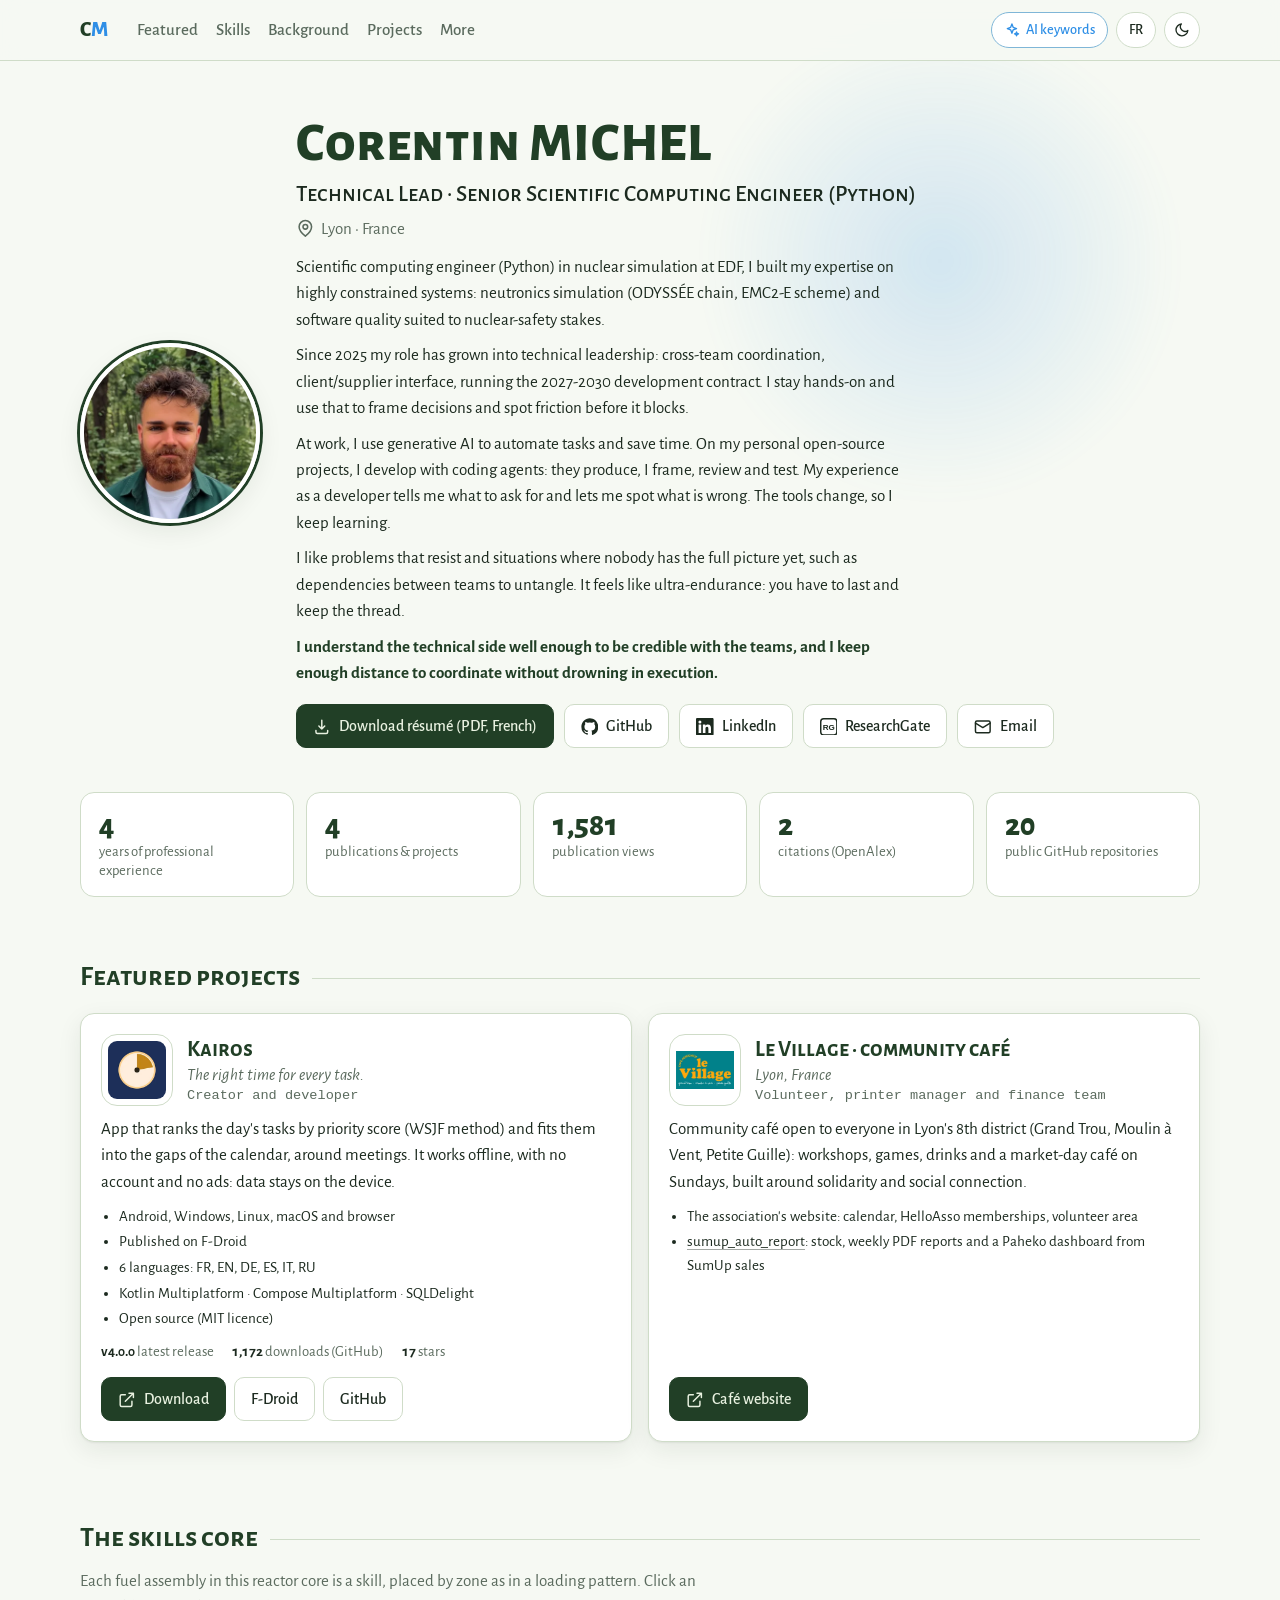
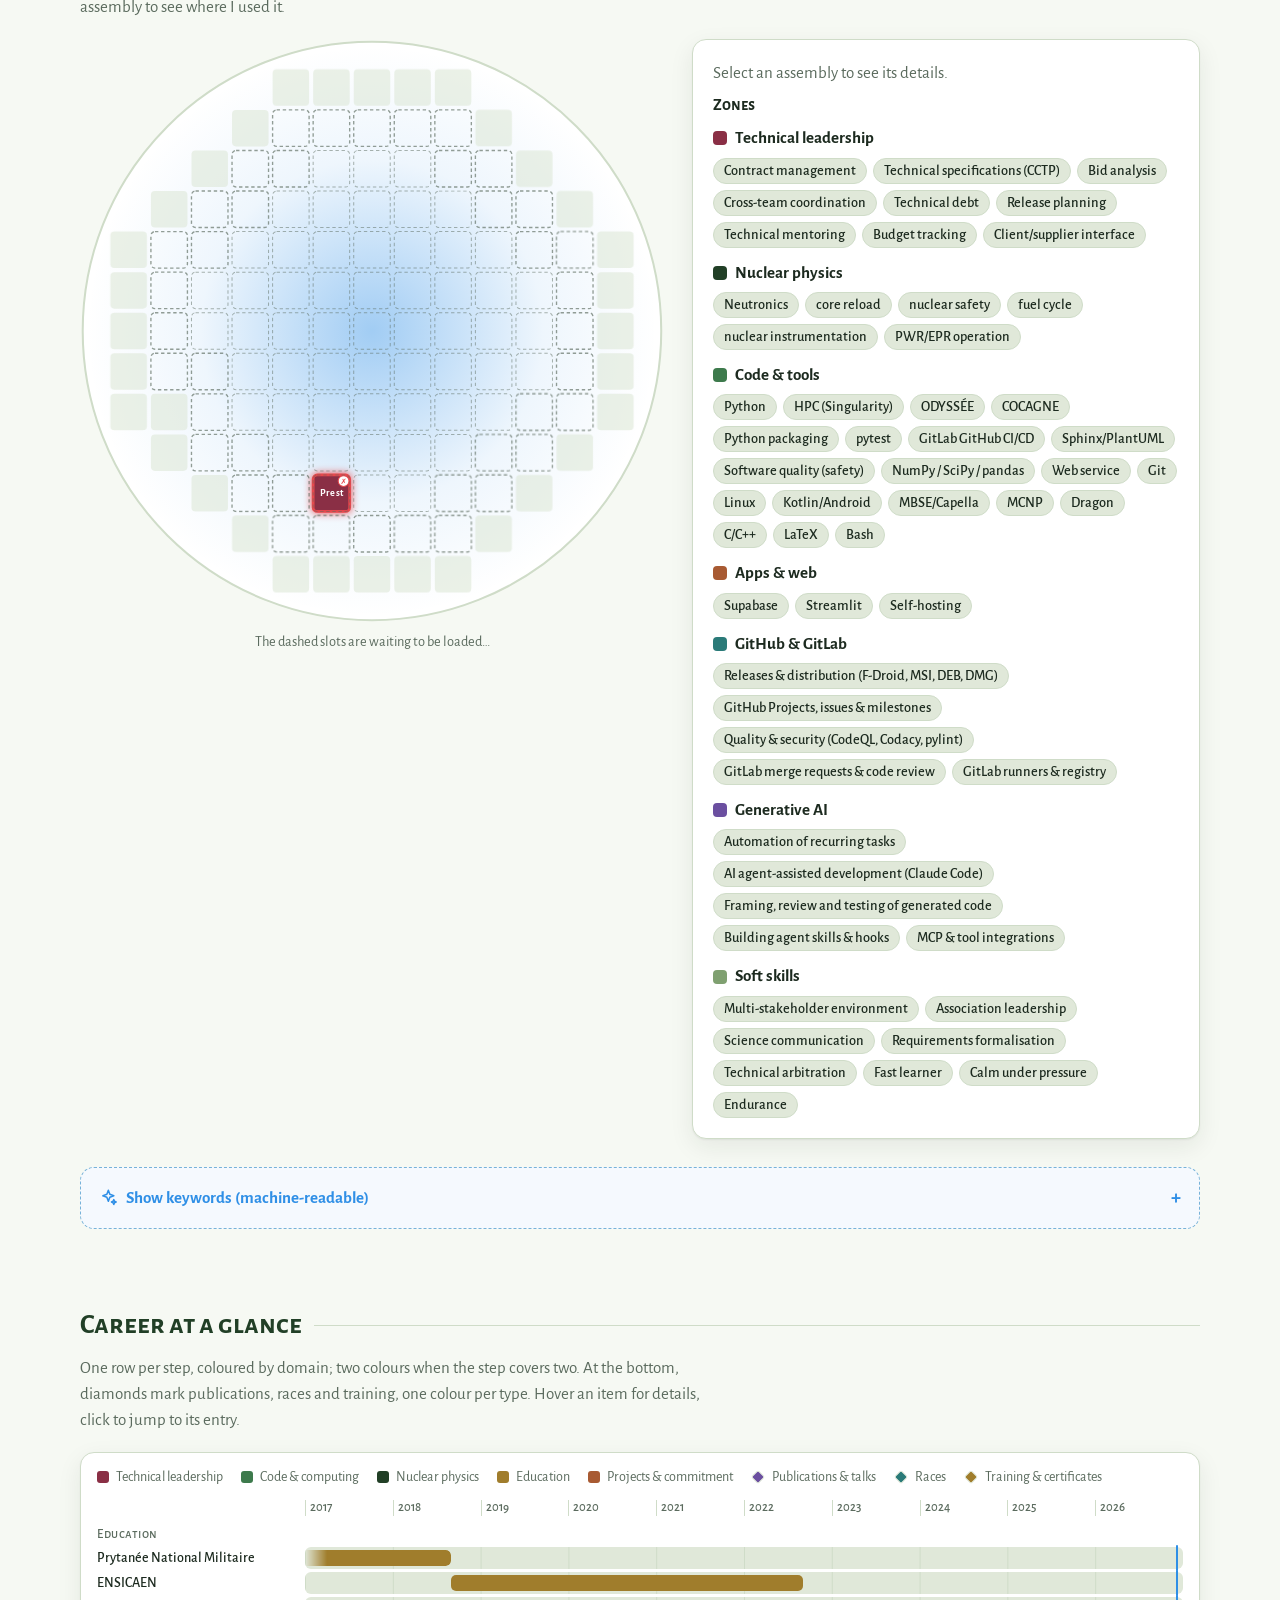
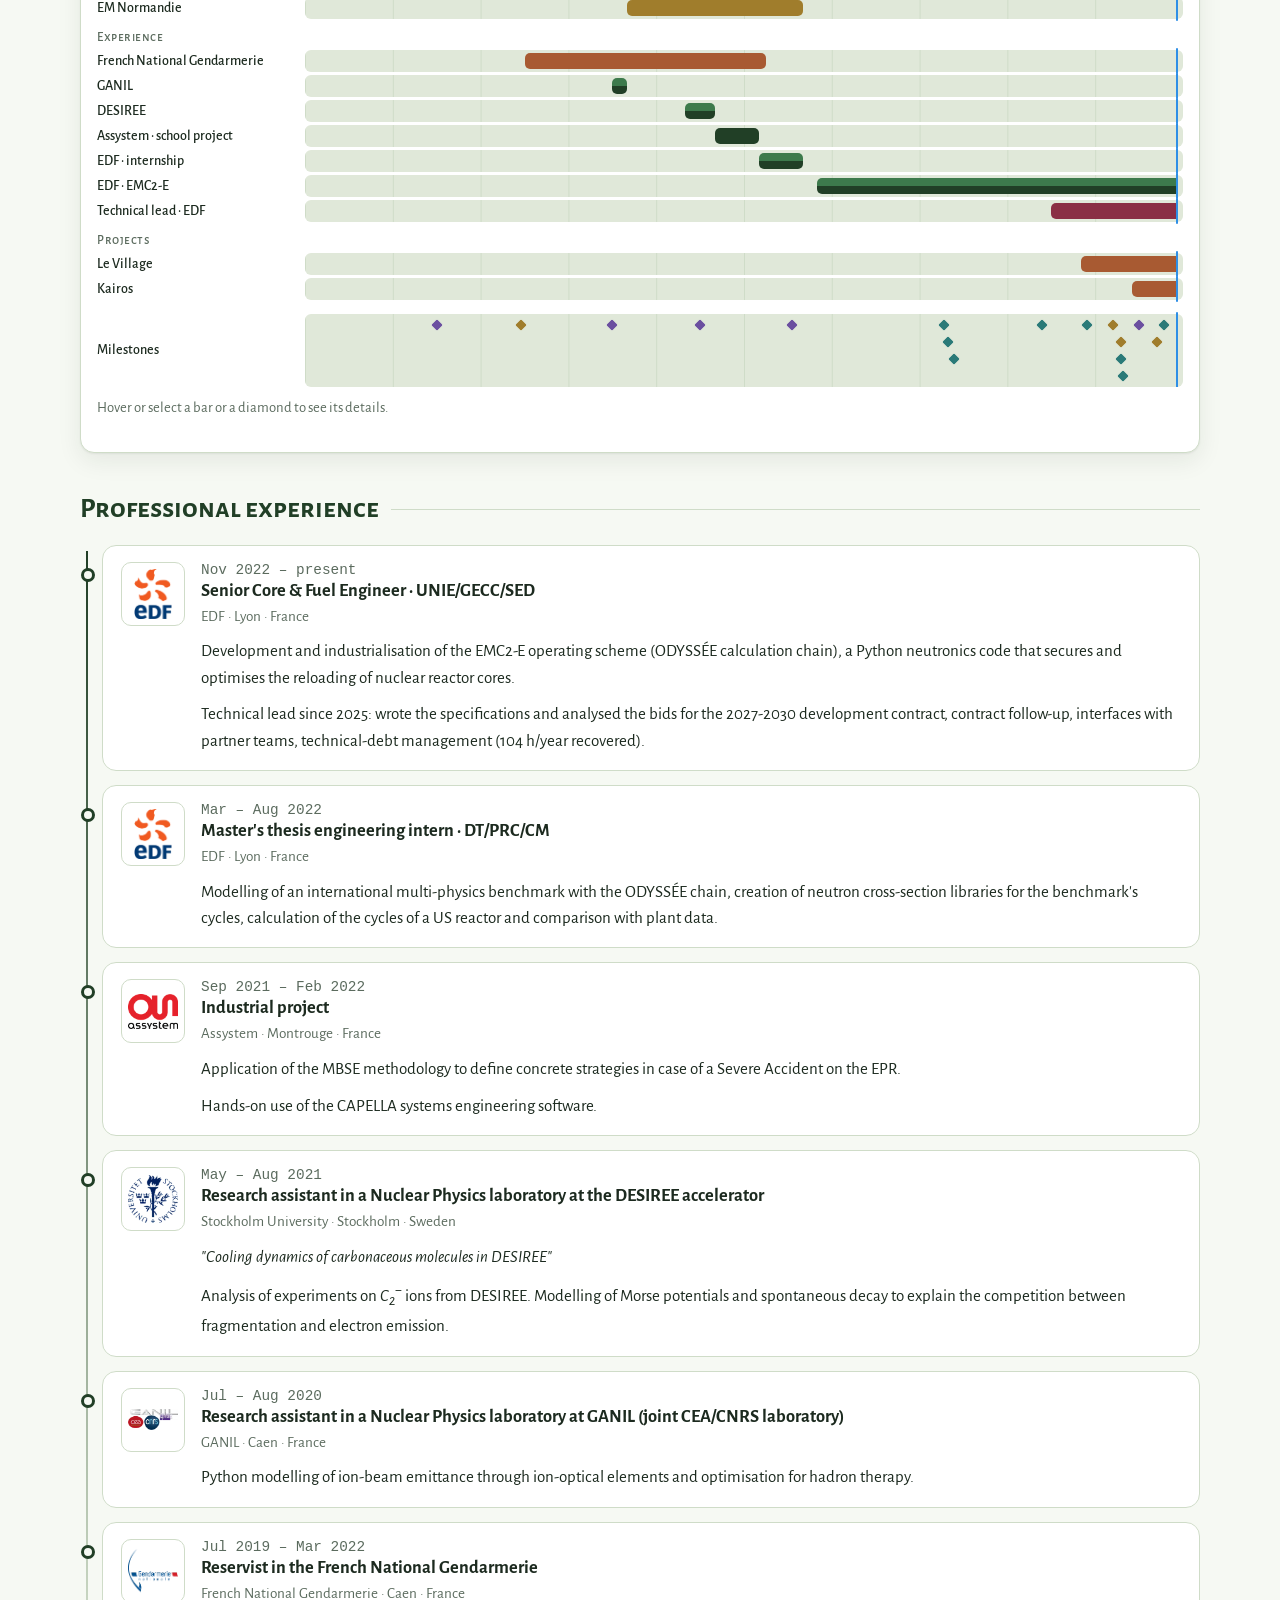
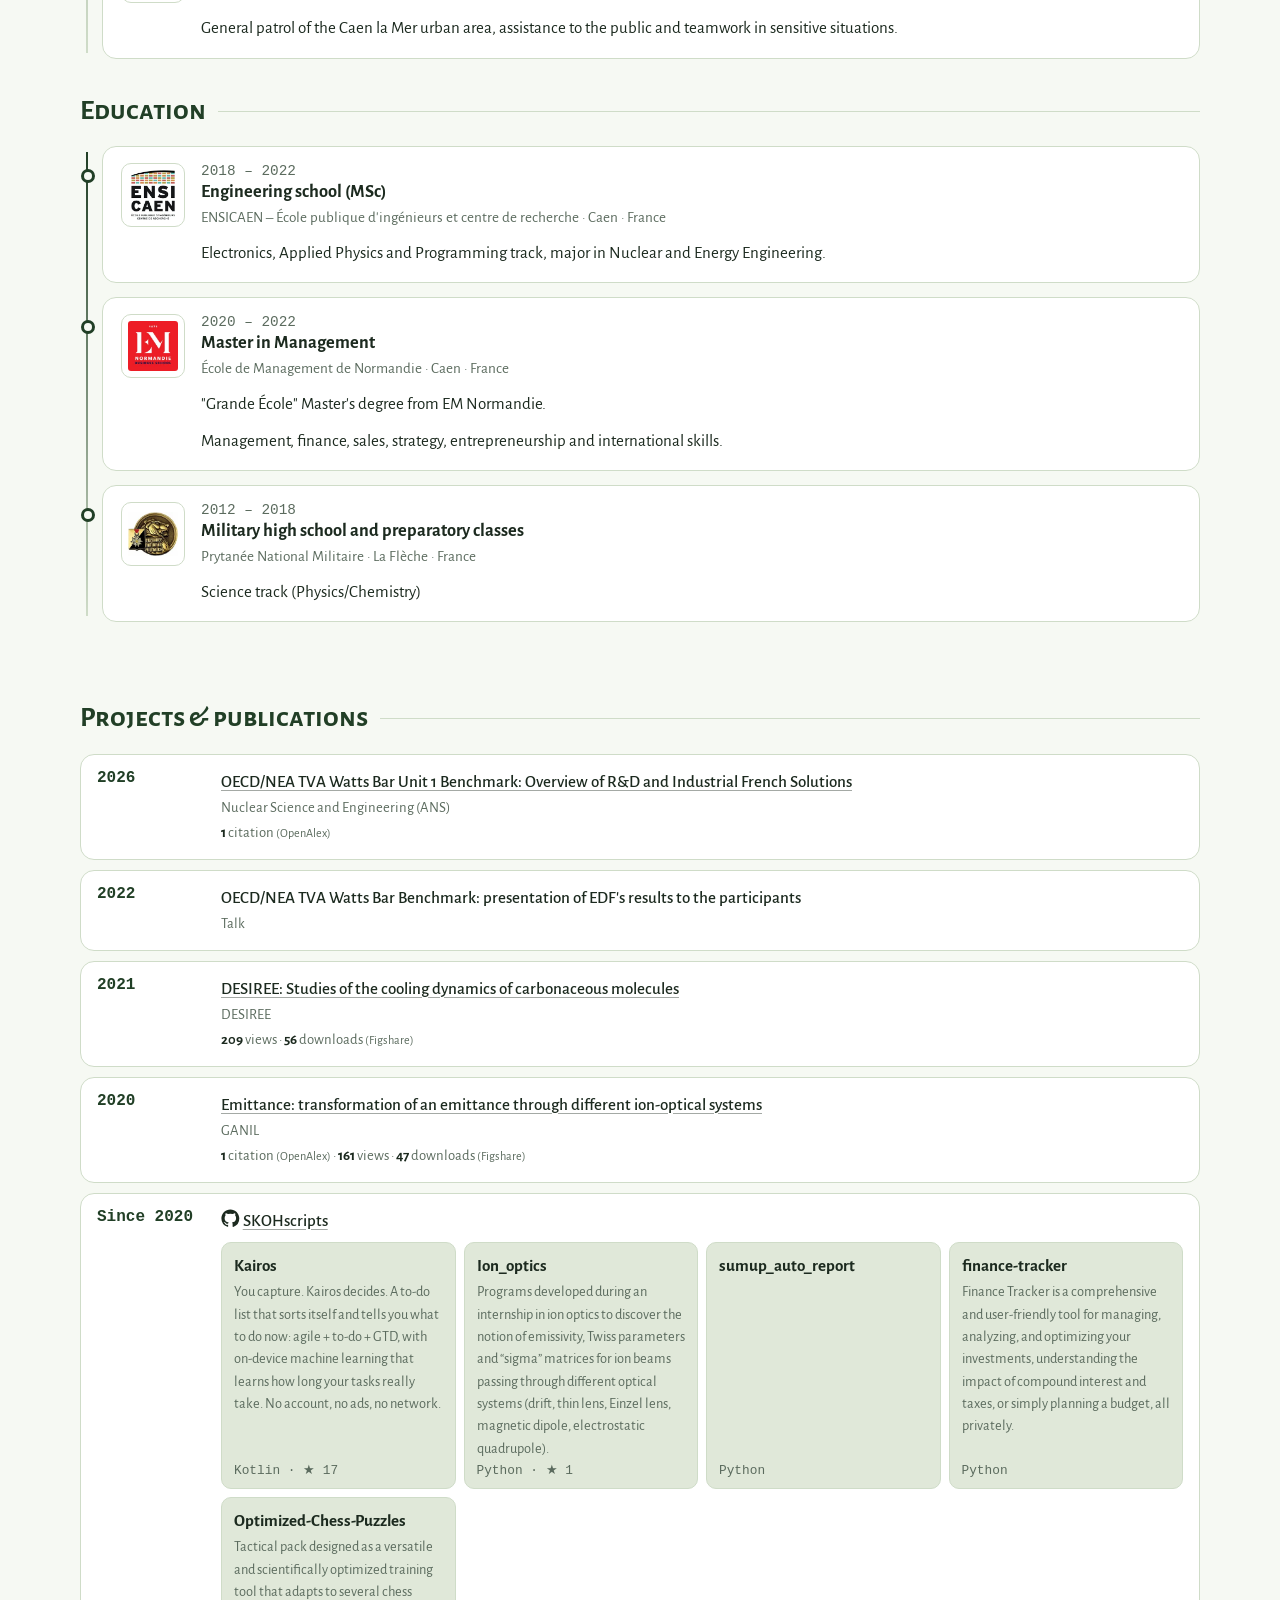
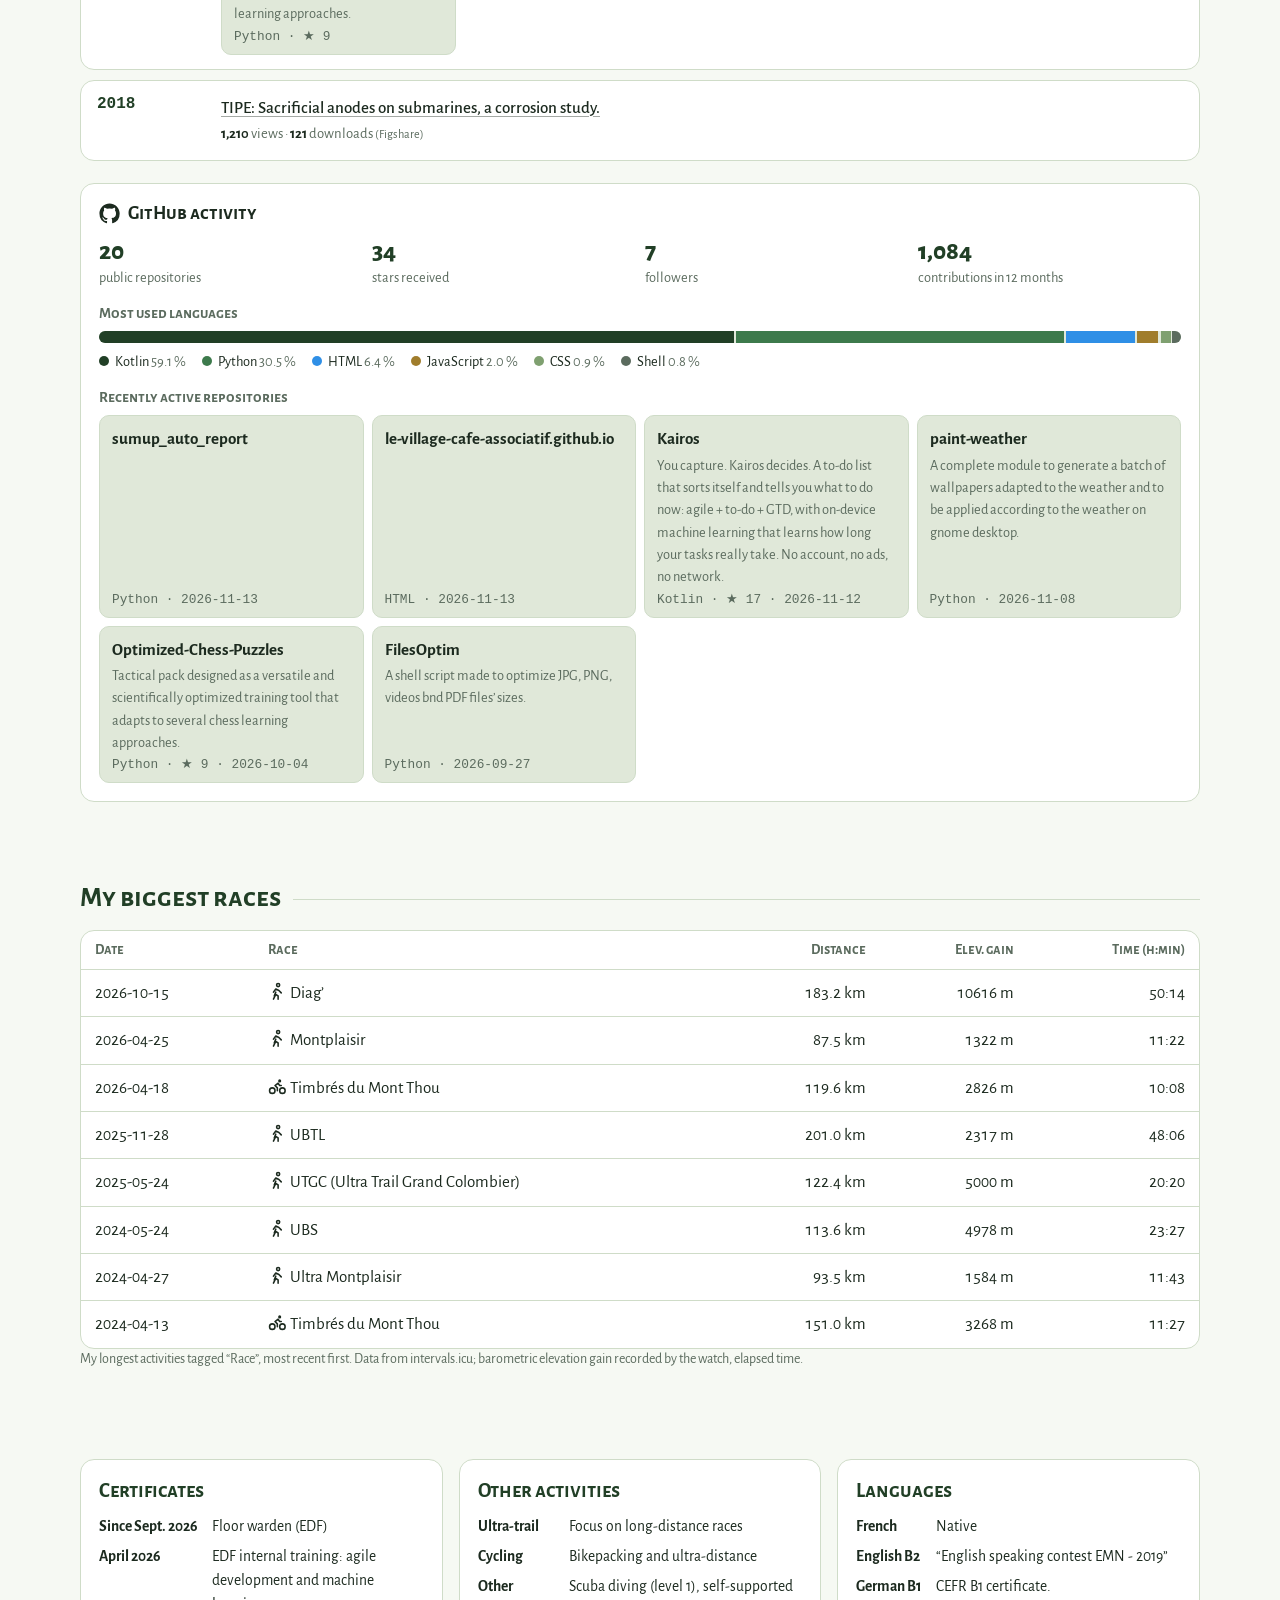
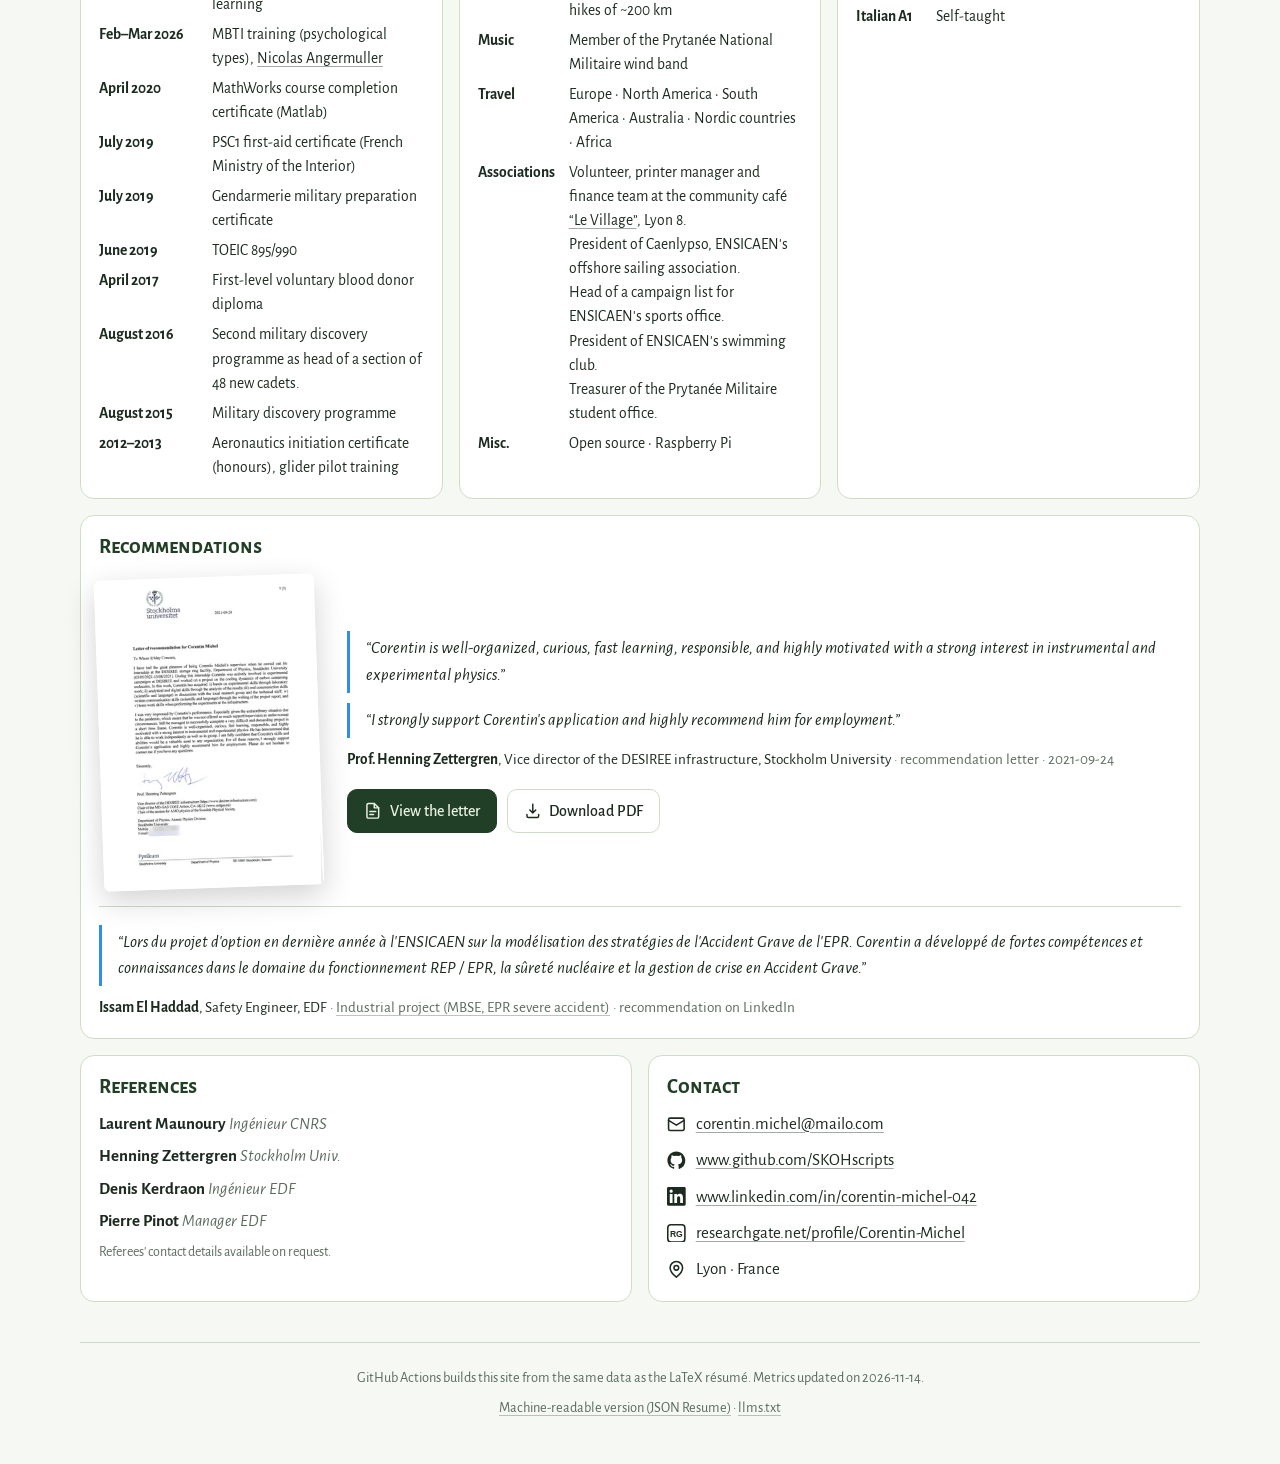
==== commit a153fb5d: "Publication du site (2026-11-14)" ====
--- a/en/index.html
+++ b/en/index.html
@@ -3,17 +3,17 @@
 <head>
 <meta charset="utf-8">
 <meta name="viewport" content="width=device-width, initial-scale=1">
-<title>Corentin Michel — Senior Scientific Computing Engineer (Python) · Technical Lead</title>
+<title>Corentin Michel · Technical Lead · Senior Scientific Computing Engineer (Python)</title>
 <meta name="description" content="Résumé of Corentin Michel, senior scientific computing engineer (Python), reactor physicist and technical lead at EDF (ODYSSÉE chain, EMC2-E) in Lyon, France: experience, skills, publications and recommendation letter.">
 <meta name="author" content="Corentin Michel">
-<meta name="keywords" content="Python, scientific computing, neutronics, modelling, simulation, code industrialisation, technical leadership, technical specifications, bid analysis, contract management, technical debt, release planning, budget tracking, mentoring, cross-team coordination, client/supplier interface, nuclear reactors, nuclear safety, reactor core, nuclear physics, core reload, PWR/EPR operation, software quality, multi-physics benchmark, ion optics, hadron therapy, ODYSSÉE, EMC2-E, MCNP, Dragon, COCAGNE, Linux, Git, LaTeX, C/C++, open source, MBSE, Capella, Matlab, GitHub Actions, GitLab CI/CD, CI/CD, Claude Code, AI agents, MCP, Android, Supabase, Streamlit, EDF, ENSICAEN, GANIL, CEA/CNRS, Stockholm University, EM Normandie">
+<meta name="keywords" content="Python, scientific computing, neutronics, reactor physics, modelling, simulation, high-performance computing (HPC), code industrialisation, technical leadership, project management, call for tenders, technical specifications, bid analysis, contract management, technical debt, release planning, budget tracking, mentoring, cross-team coordination, client/supplier interface, stakeholder management, technical writing, continuous learning, nuclear reactors, nuclear safety, reactor core, nuclear physics, core reload, PWR/EPR operation, software quality, multi-physics benchmark, OECD/NEA, ODYSSÉE, EMC2-E, MCNP, Dragon, COCAGNE, Linux, Git, LaTeX, C/C++, open source, MBSE, Capella, GitHub Actions, GitLab CI/CD, CI/CD, Claude Code, generative AI, AI agents, code review, automation, MCP, Android, Supabase, Streamlit, EDF, ENSICAEN, GANIL, CEA/CNRS, Stockholm University, EM Normandie">
 <link rel="canonical" href="https://skohscripts.github.io/en/">
 <link rel="alternate" hreflang="fr" href="https://skohscripts.github.io/">
 <link rel="alternate" hreflang="en" href="https://skohscripts.github.io/en/">
 <link rel="alternate" hreflang="x-default" href="https://skohscripts.github.io/">
 <link rel="alternate" type="application/json" title="JSON Resume" href="../en/cv.json">
 <meta property="og:type" content="profile">
-<meta property="og:title" content="Corentin Michel — Senior Scientific Computing Engineer (Python) · Technical Lead">
+<meta property="og:title" content="Corentin Michel · Technical Lead · Senior Scientific Computing Engineer (Python)">
 <meta property="og:description" content="Résumé of Corentin Michel, senior scientific computing engineer (Python), reactor physicist and technical lead at EDF (ODYSSÉE chain, EMC2-E) in Lyon, France: experience, skills, publications and recommendation letter.">
 <meta property="og:url" content="https://skohscripts.github.io/en/">
 <meta property="og:image" content="https://skohscripts.github.io/assets/img/photo.webp">
@@ -40,8 +40,8 @@
    "@type": "Person",
    "@id": "https://skohscripts.github.io/#me",
    "name": "Corentin Michel",
-   "jobTitle": "Senior Scientific Computing Engineer (Python) · Technical Lead",
-   "description": "Software engineer specialised in scientific computing and reactor physics (neutronics): Python codes for the safety and optimisation of nuclear reactor cores (ODYSSÉE calculation chain, EMC2-E operating scheme). Technical lead within the team since 2025: follow-up of the development contract, specifications and bid analysis for 2027-2030, technical-debt management with the other teams. Used to complex industrial calculation chains and to industrialising code in constrained environments; strongly involved in associations, open source and Linux.",
+   "jobTitle": "Technical Lead · Senior Scientific Computing Engineer (Python)",
+   "description": "Since 2025 I have been the technical lead within my team: follow-up of the development contract, specifications and bid analysis for 2027-2030, coordination with the other teams, technical debt. I rely on hands-on development: I write and industrialise Python neutronics code that secures and optimises nuclear reactor core reloads (ODYSSÉE calculation chain, EMC2-E operating scheme). I automate tasks at work with generative AI; on my open-source projects, I develop with coding agents whose output I review and test. Involved in associations, open source and Linux.",
    "url": "https://skohscripts.github.io/",
    "image": "https://skohscripts.github.io/assets/img/photo.webp",
    "address": {
@@ -71,49 +71,49 @@
     "Contract management",
     "Technical specifications (CCTP)",
     "Bid analysis",
+    "Cross-team coordination",
     "Technical debt",
     "Release planning",
     "Technical mentoring",
     "Budget tracking",
-    "Cross-team coordination",
     "Client/supplier interface",
     "Neutronics",
+    "core reload",
+    "nuclear safety",
+    "fuel cycle",
     "nuclear instrumentation",
-    "fuel cycle",
     "PWR/EPR operation",
     "Python",
-    "LaTeX",
+    "HPC (Singularity)",
+    "ODYSSÉE",
+    "COCAGNE",
+    "Python packaging",
+    "pytest",
+    "GitLab GitHub CI/CD",
+    "Sphinx/PlantUML",
+    "Software quality (safety)",
+    "NumPy / SciPy / pandas",
+    "Web service",
+    "Git",
     "Linux",
-    "Git",
-    "ODYSSÉE",
-    "CARABAS",
-    "COCAGNE",
+    "Kotlin/Android",
+    "MBSE/Capella",
     "MCNP",
     "Dragon",
     "C/C++",
-    "embedded systems",
-    "Web service",
-    "Python packaging",
-    "pytest",
-    "Sphinx/PlantUML",
-    "Singularity (HPC)",
-    "Kotlin/Android",
-    "MBSE/Capella",
-    "NumPy / SciPy / pandas",
-    "Software quality (safety)",
-    "Matplotlib",
+    "LaTeX",
     "Bash",
     "Supabase",
     "Streamlit",
     "Self-hosting",
-    "GitLab GitHub CI/CD",
-    "GitHub Pages",
     "Releases & distribution (F-Droid, MSI, DEB, DMG)",
     "GitHub Projects, issues & milestones",
     "Quality & security (CodeQL, Codacy, pylint)",
     "GitLab merge requests & code review",
     "GitLab runners & registry",
+    "Automation of recurring tasks",
     "AI agent-assisted development (Claude Code)",
+    "Framing, review and testing of generated code",
     "Building agent skills & hooks",
     "MCP & tool integrations",
     "Multi-stakeholder environment",
@@ -126,10 +126,14 @@
     "Endurance",
     "scientific computing",
     "neutronics",
+    "reactor physics",
     "modelling",
     "simulation",
+    "high-performance computing (HPC)",
     "code industrialisation",
     "technical leadership",
+    "project management",
+    "call for tenders",
     "technical specifications",
     "bid analysis",
     "contract management",
@@ -139,25 +143,27 @@
     "mentoring",
     "cross-team coordination",
     "client/supplier interface",
+    "stakeholder management",
+    "technical writing",
+    "continuous learning",
     "nuclear reactors",
-    "nuclear safety",
     "reactor core",
     "nuclear physics",
-    "core reload",
     "software quality",
     "multi-physics benchmark",
-    "ion optics",
-    "hadron therapy",
+    "OECD/NEA",
     "EMC2-E",
     "open source",
     "MBSE",
     "Capella",
-    "Matlab",
     "GitHub Actions",
     "GitLab CI/CD",
     "CI/CD",
     "Claude Code",
+    "generative AI",
     "AI agents",
+    "code review",
+    "automation",
     "MCP",
     "Android",
     "EDF",
@@ -248,9 +254,9 @@
   <img class="hero__photo" src="../assets/img/photo.webp" alt="Corentin Michel" width="180" height="180">
   <div class="hero__text">
     <h1 class="hero__name">Corentin MICHEL</h1>
-    <p class="hero__title">Senior Scientific Computing Engineer (Python) · Technical Lead</p>
+    <p class="hero__title">Technical Lead · Senior Scientific Computing Engineer (Python)</p>
     <p class="hero__place"><svg class="icon" viewBox="0 0 24 24" aria-hidden="true" fill="none" stroke="currentColor" stroke-width="2" stroke-linecap="round" stroke-linejoin="round"><path d="M20 10c0 6-8 12-8 12S4 16 4 10a8 8 0 0 1 16 0Z"/><circle cx="12" cy="10" r="3"/></svg> Lyon · France</p>
-    <div class="hero__summary"><p>Scientific computing engineer (Python) in nuclear simulation at EDF, I built my expertise on highly constrained systems: scientific computing, neutronics simulation (ODYSSÉE chain, EMC2-E scheme) and software quality suited to nuclear-safety stakes.</p><p>Since 2025 my role has grown into technical leadership: cross-team coordination, client/supplier interface, running the 2027-2030 development contract. Without leaving the technical side: I use it to frame decisions and anticipate friction before it blocks.</p><p>What draws me in: problems that resist, dependencies between teams to untangle, situations where nobody has the full picture yet. The same logic as in ultra-endurance: hold on over time, analyse, never lose the thread.</p><p><strong>Technical understanding sharp enough to be credible with the teams, enough distance to coordinate without drowning in execution.</strong></p></div>
+    <div class="hero__summary"><p>Scientific computing engineer (Python) in nuclear simulation at EDF, I built my expertise on highly constrained systems: neutronics simulation (ODYSSÉE chain, EMC2-E scheme) and software quality suited to nuclear-safety stakes.</p><p>Since 2025 my role has grown into technical leadership: cross-team coordination, client/supplier interface, running the 2027-2030 development contract. I stay hands-on and use that to frame decisions and spot friction before it blocks.</p><p>At work, I use generative AI to automate tasks and save time. On my personal open-source projects, I develop with coding agents: they produce, I frame, review and test. My experience as a developer tells me what to ask for and lets me spot what is wrong. The tools change, so I keep learning.</p><p>I like problems that resist and situations where nobody has the full picture yet, such as dependencies between teams to untangle. It feels like ultra-endurance: you have to last and keep the thread.</p><p><strong>I understand the technical side well enough to be credible with the teams, and I keep enough distance to coordinate without drowning in execution.</strong></p></div>
     <div class="hero__actions">
       <a class="btn btn--primary" href="../Corentin_Michel_CV.pdf" download><svg class="icon" viewBox="0 0 24 24" aria-hidden="true" fill="none" stroke="currentColor" stroke-width="2" stroke-linecap="round" stroke-linejoin="round"><path d="M12 3v12m0 0-4-4m4 4 4-4M4 17v2a2 2 0 0 0 2 2h12a2 2 0 0 0 2-2v-2"/></svg>Download résumé (PDF, French)</a>
       <a class="btn" href="https://github.com/SKOHscripts" rel="me noopener"><svg class="icon" viewBox="0 0 24 24" aria-hidden="true"><path fill="currentColor" d="M12 .5C5.65.5.5 5.65.5 12a11.5 11.5 0 0 0 7.86 10.92c.58.1.79-.25.79-.56v-2c-3.2.7-3.87-1.37-3.87-1.37-.52-1.33-1.28-1.69-1.28-1.69-1.04-.71.08-.7.08-.7 1.15.08 1.76 1.19 1.76 1.19 1.03 1.76 2.69 1.25 3.35.96.1-.75.4-1.25.73-1.54-2.55-.29-5.24-1.28-5.24-5.68 0-1.26.45-2.28 1.18-3.09-.12-.29-.51-1.46.11-3.04 0 0 .97-.31 3.17 1.18a11 11 0 0 1 5.77 0c2.2-1.49 3.17-1.18 3.17-1.18.62 1.58.23 2.75.11 3.04.74.81 1.18 1.83 1.18 3.09 0 4.41-2.69 5.38-5.25 5.67.41.36.78 1.06.78 2.14v3.17c0 .31.21.67.8.56A11.5 11.5 0 0 0 23.5 12C23.5 5.65 18.35.5 12 .5Z"/></svg>GitHub</a>
@@ -271,12 +277,12 @@
     <span class="counter__label">publications &amp; projects</span>
   </div>
   <div class="counter fade-in">
-    <span class="counter__value" data-count="1572">1,572</span>
+    <span class="counter__value" data-count="1581">1,581</span>
     <span class="counter__label">publication views</span>
   </div>
   <div class="counter fade-in">
-    <span class="counter__value" data-count="1">1</span>
-    <span class="counter__label">citation (OpenAlex)</span>
+    <span class="counter__value" data-count="2">2</span>
+    <span class="counter__label">citations (OpenAlex)</span>
   </div>
   <div class="counter fade-in">
     <span class="counter__value" data-count="20">20</span>
@@ -296,17 +302,17 @@
           <p class="feat__role">Creator and developer</p>
         </div>
       </header>
-      <p>App that ranks the day&#39;s tasks by priority score (WSJF method) and fits them into the gaps of the calendar, around meetings. No account, no ads, no network: data stays on the device.</p>
+      <p>App that ranks the day&#39;s tasks by priority score (WSJF method) and fits them into the gaps of the calendar, around meetings. It works offline, with no account and no ads: data stays on the device.</p>
       <ul class="feat__facts"><li>Android, Windows, Linux, macOS and browser</li><li>Published on F-Droid</li><li>6 languages: FR, EN, DE, ES, IT, RU</li><li>Kotlin Multiplatform · Compose Multiplatform · SQLDelight</li><li>Open source (MIT licence)</li></ul>
       <p class="feat__stats">
-<span><strong>v4.0.0</strong> latest release</span><span><strong data-count="983">983</strong> downloads (GitHub)</span><span><strong data-count="15">15</strong> stars</span>      </p>
+<span><strong>v4.0.0</strong> latest release</span><span><strong data-count="1172">1,172</strong> downloads (GitHub)</span><span><strong data-count="17">17</strong> stars</span>      </p>
       <div class="feat__links">
 <a class="btn btn--primary" href="https://skohscripts.github.io/Kairos/"><svg class="icon" viewBox="0 0 24 24" aria-hidden="true" fill="none" stroke="currentColor" stroke-width="2" stroke-linecap="round" stroke-linejoin="round"><path d="M15 3h6v6m0-6L10 14M19 14v5a2 2 0 0 1-2 2H5a2 2 0 0 1-2-2V7a2 2 0 0 1 2-2h5"/></svg>Download</a><a class="btn" href="https://f-droid.org/packages/com.skohscripts.kairos/">F-Droid</a><a class="btn" href="https://github.com/SKOHscripts/Kairos">GitHub</a>      </div>
     </article>
     <article class="feat fade-in" id="feat-levillage">
       <header class="feat__head">
 <img class="feat__logo" src="../assets/img/featured/levillage.webp" alt="" loading="lazy">        <div>
-          <h3 class="feat__name">Le Village — community café</h3>
+          <h3 class="feat__name">Le Village · community café</h3>
           <p class="feat__tagline">Lyon, France</p>
           <p class="feat__role">Volunteer, printer manager and finance team</p>
         </div>
@@ -325,7 +331,7 @@
   <p class="section__intro fade-in">Each fuel assembly in this reactor core is a skill, placed by zone as in a loading pattern. Click an assembly to see where I used it.</p>
   <div class="core">
     <div class="core__figure fade-in">
-      <svg class="core__svg" viewBox="0 0 810 810" role="group" aria-label="The skills core">
+      <svg class="core__svg" viewBox="0 0 864 864" role="group" aria-label="The skills core">
         <defs>
           <radialGradient id="flux" cx="50%" cy="50%" r="50%">
             <stop offset="0%" stop-color="var(--cherenkov)" stop-opacity=".45"/>
@@ -333,499 +339,537 @@
             <stop offset="100%" stop-color="var(--cherenkov)" stop-opacity="0"/>
           </radialGradient>
         </defs>
-        <circle class="core__vessel" cx="405.2" cy="405.2" r="401.2"/>
-        <circle class="core__flux" cx="405.2" cy="405.2" r="395.2" fill="url(#flux)"/>
-        <rect class="asm-socket" x="378.2" y="378.2" width="54" height="54" rx="6"/>
+        <circle class="core__vessel" cx="431.9" cy="431.9" r="427.9"/>
+        <circle class="core__flux" cx="431.9" cy="431.9" r="421.9" fill="url(#flux)"/>
+        <rect class="asm-socket" x="404.9" y="404.9" width="54" height="54" rx="6"/>
         <g class="asm asm--pilot" data-skill="pilot-0" tabindex="0" role="button" aria-label="Contract management" style="--i: 0">
           <title>Contract management</title>
-          <rect x="378.2" y="378.2" width="54" height="54" rx="6"/>
-          <text x="405.2" y="405.2">Prest</text>
-        </g>
-        <rect class="asm-socket" x="378.2" y="318.2" width="54" height="54" rx="6"/>
+          <rect x="404.9" y="404.9" width="54" height="54" rx="6"/>
+          <text x="431.9" y="431.9">Prest</text>
+        </g>
+        <rect class="asm-socket" x="404.9" y="344.9" width="54" height="54" rx="6"/>
         <g class="asm asm--pilot" data-skill="pilot-1" tabindex="0" role="button" aria-label="Technical specifications (CCTP)" style="--i: 1">
           <title>Technical specifications (CCTP)</title>
-          <rect x="378.2" y="318.2" width="54" height="54" rx="6"/>
-          <text x="405.2" y="345.2">CCTP</text>
-        </g>
-        <rect class="asm-socket" x="438.2" y="378.2" width="54" height="54" rx="6"/>
+          <rect x="404.9" y="344.9" width="54" height="54" rx="6"/>
+          <text x="431.9" y="371.9">CCTP</text>
+        </g>
+        <rect class="asm-socket" x="464.9" y="404.9" width="54" height="54" rx="6"/>
         <g class="asm asm--pilot" data-skill="pilot-2" tabindex="0" role="button" aria-label="Bid analysis" style="--i: 2">
           <title>Bid analysis</title>
-          <rect x="438.2" y="378.2" width="54" height="54" rx="6"/>
-          <text x="465.2" y="405.2">AO</text>
-        </g>
-        <rect class="asm-socket" x="378.2" y="438.2" width="54" height="54" rx="6"/>
-        <g class="asm asm--pilot" data-skill="pilot-3" tabindex="0" role="button" aria-label="Technical debt" style="--i: 3">
+          <rect x="464.9" y="404.9" width="54" height="54" rx="6"/>
+          <text x="491.9" y="431.9">AO</text>
+        </g>
+        <rect class="asm-socket" x="404.9" y="464.9" width="54" height="54" rx="6"/>
+        <g class="asm asm--pilot" data-skill="pilot-3" tabindex="0" role="button" aria-label="Cross-team coordination" style="--i: 3">
+          <title>Cross-team coordination</title>
+          <rect x="404.9" y="464.9" width="54" height="54" rx="6"/>
+          <text x="431.9" y="491.9">Coord</text>
+        </g>
+        <rect class="asm-socket" x="344.9" y="404.9" width="54" height="54" rx="6"/>
+        <g class="asm asm--pilot" data-skill="pilot-4" tabindex="0" role="button" aria-label="Technical debt" style="--i: 4">
           <title>Technical debt</title>
-          <rect x="378.2" y="438.2" width="54" height="54" rx="6"/>
-          <text x="405.2" y="465.2">Dette</text>
-        </g>
-        <rect class="asm-socket" x="318.2" y="378.2" width="54" height="54" rx="6"/>
-        <g class="asm asm--pilot" data-skill="pilot-4" tabindex="0" role="button" aria-label="Release planning" style="--i: 4">
+          <rect x="344.9" y="404.9" width="54" height="54" rx="6"/>
+          <text x="371.9" y="431.9">Dette</text>
+        </g>
+        <rect class="asm-socket" x="344.9" y="344.9" width="54" height="54" rx="6"/>
+        <g class="asm asm--pilot" data-skill="pilot-5" tabindex="0" role="button" aria-label="Release planning" style="--i: 5">
           <title>Release planning</title>
-          <rect x="318.2" y="378.2" width="54" height="54" rx="6"/>
-          <text x="345.2" y="405.2">Plan</text>
-        </g>
-        <rect class="asm-socket" x="318.2" y="318.2" width="54" height="54" rx="6"/>
-        <g class="asm asm--pilot" data-skill="pilot-5" tabindex="0" role="button" aria-label="Technical mentoring" style="--i: 5">
+          <rect x="344.9" y="344.9" width="54" height="54" rx="6"/>
+          <text x="371.9" y="371.9">Plan</text>
+        </g>
+        <rect class="asm-socket" x="464.9" y="344.9" width="54" height="54" rx="6"/>
+        <g class="asm asm--pilot" data-skill="pilot-6" tabindex="0" role="button" aria-label="Technical mentoring" style="--i: 6">
           <title>Technical mentoring</title>
-          <rect x="318.2" y="318.2" width="54" height="54" rx="6"/>
-          <text x="345.2" y="345.2">Ment</text>
-        </g>
-        <rect class="asm-socket" x="438.2" y="318.2" width="54" height="54" rx="6"/>
-        <g class="asm asm--pilot" data-skill="pilot-6" tabindex="0" role="button" aria-label="Budget tracking" style="--i: 6">
+          <rect x="464.9" y="344.9" width="54" height="54" rx="6"/>
+          <text x="491.9" y="371.9">Ment</text>
+        </g>
+        <rect class="asm-socket" x="464.9" y="464.9" width="54" height="54" rx="6"/>
+        <g class="asm asm--pilot" data-skill="pilot-7" tabindex="0" role="button" aria-label="Budget tracking" style="--i: 7">
           <title>Budget tracking</title>
-          <rect x="438.2" y="318.2" width="54" height="54" rx="6"/>
-          <text x="465.2" y="345.2">Budg</text>
-        </g>
-        <rect class="asm-socket" x="438.2" y="438.2" width="54" height="54" rx="6"/>
-        <g class="asm asm--pilot" data-skill="pilot-7" tabindex="0" role="button" aria-label="Cross-team coordination" style="--i: 7">
-          <title>Cross-team coordination</title>
-          <rect x="438.2" y="438.2" width="54" height="54" rx="6"/>
-          <text x="465.2" y="465.2">Coord</text>
-        </g>
-        <rect class="asm-socket" x="318.2" y="438.2" width="54" height="54" rx="6"/>
+          <rect x="464.9" y="464.9" width="54" height="54" rx="6"/>
+          <text x="491.9" y="491.9">Budg</text>
+        </g>
+        <rect class="asm-socket" x="344.9" y="464.9" width="54" height="54" rx="6"/>
         <g class="asm asm--pilot" data-skill="pilot-8" tabindex="0" role="button" aria-label="Client/supplier interface" style="--i: 8">
           <title>Client/supplier interface</title>
-          <rect x="318.2" y="438.2" width="54" height="54" rx="6"/>
-          <text x="345.2" y="465.2">Intf</text>
-        </g>
-        <rect class="asm-socket" x="378.2" y="258.2" width="54" height="54" rx="6"/>
+          <rect x="344.9" y="464.9" width="54" height="54" rx="6"/>
+          <text x="371.9" y="491.9">Intf</text>
+        </g>
+        <rect class="asm-socket" x="404.9" y="284.9" width="54" height="54" rx="6"/>
         <g class="asm asm--phys" data-skill="phys-0" tabindex="0" role="button" aria-label="Neutronics" style="--i: 9">
           <title>Neutronics</title>
-          <rect x="378.2" y="258.2" width="54" height="54" rx="6"/>
-          <text x="405.2" y="285.2">Neut</text>
-        </g>
-        <rect class="asm-socket" x="498.2" y="378.2" width="54" height="54" rx="6"/>
-        <g class="asm asm--phys" data-skill="phys-1" tabindex="0" role="button" aria-label="nuclear instrumentation" style="--i: 10">
+          <rect x="404.9" y="284.9" width="54" height="54" rx="6"/>
+          <text x="431.9" y="311.9">Neut</text>
+        </g>
+        <rect class="asm-socket" x="524.9" y="404.9" width="54" height="54" rx="6"/>
+        <g class="asm asm--phys" data-skill="phys-1" tabindex="0" role="button" aria-label="core reload" style="--i: 10">
+          <title>core reload</title>
+          <rect x="524.9" y="404.9" width="54" height="54" rx="6"/>
+          <text x="551.9" y="431.9">Rech</text>
+        </g>
+        <rect class="asm-socket" x="404.9" y="524.9" width="54" height="54" rx="6"/>
+        <g class="asm asm--phys" data-skill="phys-2" tabindex="0" role="button" aria-label="nuclear safety" style="--i: 11">
+          <title>nuclear safety</title>
+          <rect x="404.9" y="524.9" width="54" height="54" rx="6"/>
+          <text x="431.9" y="551.9">Sûr</text>
+        </g>
+        <rect class="asm-socket" x="284.9" y="404.9" width="54" height="54" rx="6"/>
+        <g class="asm asm--phys" data-skill="phys-3" tabindex="0" role="button" aria-label="fuel cycle" style="--i: 12">
+          <title>fuel cycle</title>
+          <rect x="284.9" y="404.9" width="54" height="54" rx="6"/>
+          <text x="311.9" y="431.9">Cyc</text>
+        </g>
+        <rect class="asm-socket" x="284.9" y="344.9" width="54" height="54" rx="6"/>
+        <g class="asm asm--phys" data-skill="phys-4" tabindex="0" role="button" aria-label="nuclear instrumentation" style="--i: 13">
           <title>nuclear instrumentation</title>
-          <rect x="498.2" y="378.2" width="54" height="54" rx="6"/>
-          <text x="525.2" y="405.2">Inst</text>
-        </g>
-        <rect class="asm-socket" x="378.2" y="498.2" width="54" height="54" rx="6"/>
-        <g class="asm asm--phys" data-skill="phys-2" tabindex="0" role="button" aria-label="fuel cycle" style="--i: 11">
-          <title>fuel cycle</title>
-          <rect x="378.2" y="498.2" width="54" height="54" rx="6"/>
-          <text x="405.2" y="525.2">Cyc</text>
-        </g>
-        <rect class="asm-socket" x="258.2" y="378.2" width="54" height="54" rx="6"/>
-        <g class="asm asm--phys" data-skill="phys-3" tabindex="0" role="button" aria-label="PWR/EPR operation" style="--i: 12">
+          <rect x="284.9" y="344.9" width="54" height="54" rx="6"/>
+          <text x="311.9" y="371.9">Inst</text>
+        </g>
+        <rect class="asm-socket" x="344.9" y="284.9" width="54" height="54" rx="6"/>
+        <g class="asm asm--phys" data-skill="phys-5" tabindex="0" role="button" aria-label="PWR/EPR operation" style="--i: 14">
           <title>PWR/EPR operation</title>
-          <rect x="258.2" y="378.2" width="54" height="54" rx="6"/>
-          <text x="285.2" y="405.2">EPR</text>
-        </g>
-        <rect class="asm-socket" x="258.2" y="318.2" width="54" height="54" rx="6"/>
-        <g class="asm asm--code" data-skill="code-0" tabindex="0" role="button" aria-label="Python" style="--i: 13">
+          <rect x="344.9" y="284.9" width="54" height="54" rx="6"/>
+          <text x="371.9" y="311.9">EPR</text>
+        </g>
+        <rect class="asm-socket" x="464.9" y="284.9" width="54" height="54" rx="6"/>
+        <g class="asm asm--code" data-skill="code-0" tabindex="0" role="button" aria-label="Python" style="--i: 15">
           <title>Python</title>
-          <rect x="258.2" y="318.2" width="54" height="54" rx="6"/>
-          <text x="285.2" y="345.2">Py</text>
-        </g>
-        <rect class="asm-socket" x="318.2" y="258.2" width="54" height="54" rx="6"/>
-        <g class="asm asm--code" data-skill="code-1" tabindex="0" role="button" aria-label="LaTeX" style="--i: 14">
+          <rect x="464.9" y="284.9" width="54" height="54" rx="6"/>
+          <text x="491.9" y="311.9">Py</text>
+        </g>
+        <rect class="asm-socket" x="524.9" y="344.9" width="54" height="54" rx="6"/>
+        <g class="asm asm--code" data-skill="code-1" tabindex="0" role="button" aria-label="HPC (Singularity)" style="--i: 16">
+          <title>HPC (Singularity)</title>
+          <rect x="524.9" y="344.9" width="54" height="54" rx="6"/>
+          <text x="551.9" y="371.9">HPC</text>
+        </g>
+        <rect class="asm-socket" x="524.9" y="464.9" width="54" height="54" rx="6"/>
+        <g class="asm asm--code" data-skill="code-2" tabindex="0" role="button" aria-label="ODYSSÉE" style="--i: 17">
+          <title>ODYSSÉE</title>
+          <rect x="524.9" y="464.9" width="54" height="54" rx="6"/>
+          <text x="551.9" y="491.9">ODY</text>
+        </g>
+        <rect class="asm-socket" x="464.9" y="524.9" width="54" height="54" rx="6"/>
+        <g class="asm asm--code" data-skill="code-3" tabindex="0" role="button" aria-label="COCAGNE" style="--i: 18">
+          <title>COCAGNE</title>
+          <rect x="464.9" y="524.9" width="54" height="54" rx="6"/>
+          <text x="491.9" y="551.9">CCG</text>
+        </g>
+        <rect class="asm-socket" x="344.9" y="524.9" width="54" height="54" rx="6"/>
+        <g class="asm asm--code" data-skill="code-4" tabindex="0" role="button" aria-label="Python packaging" style="--i: 19">
+          <title>Python packaging</title>
+          <rect x="344.9" y="524.9" width="54" height="54" rx="6"/>
+          <text x="371.9" y="551.9">Pkg</text>
+        </g>
+        <rect class="asm-socket" x="284.9" y="464.9" width="54" height="54" rx="6"/>
+        <g class="asm asm--code" data-skill="code-5" tabindex="0" role="button" aria-label="pytest" style="--i: 20">
+          <title>pytest</title>
+          <rect x="284.9" y="464.9" width="54" height="54" rx="6"/>
+          <text x="311.9" y="491.9">Test</text>
+        </g>
+        <rect class="asm-socket" x="284.9" y="284.9" width="54" height="54" rx="6"/>
+        <g class="asm asm--code" data-skill="code-6" tabindex="0" role="button" aria-label="GitLab GitHub CI/CD" style="--i: 21">
+          <title>GitLab GitHub CI/CD</title>
+          <rect x="284.9" y="284.9" width="54" height="54" rx="6"/>
+          <text x="311.9" y="311.9">CI</text>
+        </g>
+        <rect class="asm-socket" x="524.9" y="284.9" width="54" height="54" rx="6"/>
+        <g class="asm asm--code" data-skill="code-7" tabindex="0" role="button" aria-label="Sphinx/PlantUML" style="--i: 22">
+          <title>Sphinx/PlantUML</title>
+          <rect x="524.9" y="284.9" width="54" height="54" rx="6"/>
+          <text x="551.9" y="311.9">Doc</text>
+        </g>
+        <rect class="asm-socket" x="524.9" y="524.9" width="54" height="54" rx="6"/>
+        <g class="asm asm--code" data-skill="code-8" tabindex="0" role="button" aria-label="Software quality (safety)" style="--i: 23">
+          <title>Software quality (safety)</title>
+          <rect x="524.9" y="524.9" width="54" height="54" rx="6"/>
+          <text x="551.9" y="551.9">QL</text>
+        </g>
+        <rect class="asm-socket" x="284.9" y="524.9" width="54" height="54" rx="6"/>
+        <g class="asm asm--code" data-skill="code-9" tabindex="0" role="button" aria-label="NumPy / SciPy / pandas" style="--i: 24">
+          <title>NumPy / SciPy / pandas</title>
+          <rect x="284.9" y="524.9" width="54" height="54" rx="6"/>
+          <text x="311.9" y="551.9">Sci</text>
+        </g>
+        <rect class="asm-socket" x="404.9" y="224.9" width="54" height="54" rx="6"/>
+        <g class="asm asm--code" data-skill="code-10" tabindex="0" role="button" aria-label="Web service" style="--i: 25">
+          <title>Web service</title>
+          <rect x="404.9" y="224.9" width="54" height="54" rx="6"/>
+          <text x="431.9" y="251.9">API</text>
+        </g>
+        <rect class="asm-socket" x="584.9" y="404.9" width="54" height="54" rx="6"/>
+        <g class="asm asm--code" data-skill="code-11" tabindex="0" role="button" aria-label="Git" style="--i: 26">
+          <title>Git</title>
+          <rect x="584.9" y="404.9" width="54" height="54" rx="6"/>
+          <text x="611.9" y="431.9">Git</text>
+        </g>
+        <rect class="asm-socket" x="404.9" y="584.9" width="54" height="54" rx="6"/>
+        <g class="asm asm--code" data-skill="code-12" tabindex="0" role="button" aria-label="Linux" style="--i: 27">
+          <title>Linux</title>
+          <rect x="404.9" y="584.9" width="54" height="54" rx="6"/>
+          <text x="431.9" y="611.9">Linux</text>
+        </g>
+        <rect class="asm-socket" x="224.9" y="404.9" width="54" height="54" rx="6"/>
+        <g class="asm asm--code" data-skill="code-13" tabindex="0" role="button" aria-label="Kotlin/Android" style="--i: 28">
+          <title>Kotlin/Android</title>
+          <rect x="224.9" y="404.9" width="54" height="54" rx="6"/>
+          <text x="251.9" y="431.9">Kt</text>
+        </g>
+        <rect class="asm-socket" x="224.9" y="344.9" width="54" height="54" rx="6"/>
+        <g class="asm asm--code" data-skill="code-14" tabindex="0" role="button" aria-label="MBSE/Capella" style="--i: 29">
+          <title>MBSE/Capella</title>
+          <rect x="224.9" y="344.9" width="54" height="54" rx="6"/>
+          <text x="251.9" y="371.9">MBSE</text>
+        </g>
+        <rect class="asm-socket" x="344.9" y="224.9" width="54" height="54" rx="6"/>
+        <g class="asm asm--code" data-skill="code-15" tabindex="0" role="button" aria-label="MCNP" style="--i: 30">
+          <title>MCNP</title>
+          <rect x="344.9" y="224.9" width="54" height="54" rx="6"/>
+          <text x="371.9" y="251.9">MCNP</text>
+        </g>
+        <rect class="asm-socket" x="464.9" y="224.9" width="54" height="54" rx="6"/>
+        <g class="asm asm--code" data-skill="code-16" tabindex="0" role="button" aria-label="Dragon" style="--i: 31">
+          <title>Dragon</title>
+          <rect x="464.9" y="224.9" width="54" height="54" rx="6"/>
+          <text x="491.9" y="251.9">DRG</text>
+        </g>
+        <rect class="asm-socket" x="584.9" y="344.9" width="54" height="54" rx="6"/>
+        <g class="asm asm--code" data-skill="code-17" tabindex="0" role="button" aria-label="C/C++" style="--i: 32">
+          <title>C/C++</title>
+          <rect x="584.9" y="344.9" width="54" height="54" rx="6"/>
+          <text x="611.9" y="371.9">C++</text>
+        </g>
+        <rect class="asm-socket" x="584.9" y="464.9" width="54" height="54" rx="6"/>
+        <g class="asm asm--code" data-skill="code-18" tabindex="0" role="button" aria-label="LaTeX" style="--i: 33">
           <title>LaTeX</title>
-          <rect x="318.2" y="258.2" width="54" height="54" rx="6"/>
-          <text x="345.2" y="285.2">TeX</text>
-        </g>
-        <rect class="asm-socket" x="438.2" y="258.2" width="54" height="54" rx="6"/>
-        <g class="asm asm--code" data-skill="code-2" tabindex="0" role="button" aria-label="Linux" style="--i: 15">
-          <title>Linux</title>
-          <rect x="438.2" y="258.2" width="54" height="54" rx="6"/>
-          <text x="465.2" y="285.2">Linux</text>
-        </g>
-        <rect class="asm-socket" x="498.2" y="318.2" width="54" height="54" rx="6"/>
-        <g class="asm asm--code" data-skill="code-3" tabindex="0" role="button" aria-label="Git" style="--i: 16">
-          <title>Git</title>
-          <rect x="498.2" y="318.2" width="54" height="54" rx="6"/>
-          <text x="525.2" y="345.2">Git</text>
-        </g>
-        <rect class="asm-socket" x="498.2" y="438.2" width="54" height="54" rx="6"/>
-        <g class="asm asm--code" data-skill="code-4" tabindex="0" role="button" aria-label="ODYSSÉE" style="--i: 17">
-          <title>ODYSSÉE</title>
-          <rect x="498.2" y="438.2" width="54" height="54" rx="6"/>
-          <text x="525.2" y="465.2">ODY</text>
-        </g>
-        <rect class="asm-socket" x="438.2" y="498.2" width="54" height="54" rx="6"/>
-        <g class="asm asm--code" data-skill="code-5" tabindex="0" role="button" aria-label="CARABAS" style="--i: 18">
-          <title>CARABAS</title>
-          <rect x="438.2" y="498.2" width="54" height="54" rx="6"/>
-          <text x="465.2" y="525.2">CRB</text>
-        </g>
-        <rect class="asm-socket" x="318.2" y="498.2" width="54" height="54" rx="6"/>
-        <g class="asm asm--code" data-skill="code-6" tabindex="0" role="button" aria-label="COCAGNE" style="--i: 19">
-          <title>COCAGNE</title>
-          <rect x="318.2" y="498.2" width="54" height="54" rx="6"/>
-          <text x="345.2" y="525.2">CCG</text>
-        </g>
-        <rect class="asm-socket" x="258.2" y="438.2" width="54" height="54" rx="6"/>
-        <g class="asm asm--code" data-skill="code-7" tabindex="0" role="button" aria-label="MCNP" style="--i: 20">
-          <title>MCNP</title>
-          <rect x="258.2" y="438.2" width="54" height="54" rx="6"/>
-          <text x="285.2" y="465.2">MCNP</text>
-        </g>
-        <rect class="asm-socket" x="258.2" y="258.2" width="54" height="54" rx="6"/>
-        <g class="asm asm--code" data-skill="code-8" tabindex="0" role="button" aria-label="Dragon" style="--i: 21">
-          <title>Dragon</title>
-          <rect x="258.2" y="258.2" width="54" height="54" rx="6"/>
-          <text x="285.2" y="285.2">DRG</text>
-        </g>
-        <rect class="asm-socket" x="498.2" y="258.2" width="54" height="54" rx="6"/>
-        <g class="asm asm--code" data-skill="code-9" tabindex="0" role="button" aria-label="C/C++" style="--i: 22">
-          <title>C/C++</title>
-          <rect x="498.2" y="258.2" width="54" height="54" rx="6"/>
-          <text x="525.2" y="285.2">C++</text>
-        </g>
-        <rect class="asm-socket" x="498.2" y="498.2" width="54" height="54" rx="6"/>
-        <g class="asm asm--code" data-skill="code-10" tabindex="0" role="button" aria-label="embedded systems" style="--i: 23">
-          <title>embedded systems</title>
-          <rect x="498.2" y="498.2" width="54" height="54" rx="6"/>
-          <text x="525.2" y="525.2">Emb</text>
-        </g>
-        <rect class="asm-socket" x="258.2" y="498.2" width="54" height="54" rx="6"/>
-        <g class="asm asm--code" data-skill="code-11" tabindex="0" role="button" aria-label="Web service" style="--i: 24">
-          <title>Web service</title>
-          <rect x="258.2" y="498.2" width="54" height="54" rx="6"/>
-          <text x="285.2" y="525.2">API</text>
-        </g>
-        <rect class="asm-socket" x="378.2" y="198.2" width="54" height="54" rx="6"/>
-        <g class="asm asm--code" data-skill="code-12" tabindex="0" role="button" aria-label="Python packaging" style="--i: 25">
-          <title>Python packaging</title>
-          <rect x="378.2" y="198.2" width="54" height="54" rx="6"/>
-          <text x="405.2" y="225.2">Pkg</text>
-        </g>
-        <rect class="asm-socket" x="558.2" y="378.2" width="54" height="54" rx="6"/>
-        <g class="asm asm--code" data-skill="code-13" tabindex="0" role="button" aria-label="pytest" style="--i: 26">
-          <title>pytest</title>
-          <rect x="558.2" y="378.2" width="54" height="54" rx="6"/>
-          <text x="585.2" y="405.2">Test</text>
-        </g>
-        <rect class="asm-socket" x="378.2" y="558.2" width="54" height="54" rx="6"/>
-        <g class="asm asm--code" data-skill="code-14" tabindex="0" role="button" aria-label="Sphinx/PlantUML" style="--i: 27">
-          <title>Sphinx/PlantUML</title>
-          <rect x="378.2" y="558.2" width="54" height="54" rx="6"/>
-          <text x="405.2" y="585.2">Doc</text>
-        </g>
-        <rect class="asm-socket" x="198.2" y="378.2" width="54" height="54" rx="6"/>
-        <g class="asm asm--code" data-skill="code-15" tabindex="0" role="button" aria-label="Singularity (HPC)" style="--i: 28">
-          <title>Singularity (HPC)</title>
-          <rect x="198.2" y="378.2" width="54" height="54" rx="6"/>
-          <text x="225.2" y="405.2">HPC</text>
-        </g>
-        <rect class="asm-socket" x="198.2" y="318.2" width="54" height="54" rx="6"/>
-        <g class="asm asm--code" data-skill="code-16" tabindex="0" role="button" aria-label="Kotlin/Android" style="--i: 29">
-          <title>Kotlin/Android</title>
-          <rect x="198.2" y="318.2" width="54" height="54" rx="6"/>
-          <text x="225.2" y="345.2">Kt</text>
-        </g>
-        <rect class="asm-socket" x="318.2" y="198.2" width="54" height="54" rx="6"/>
-        <g class="asm asm--code" data-skill="code-17" tabindex="0" role="button" aria-label="MBSE/Capella" style="--i: 30">
-          <title>MBSE/Capella</title>
-          <rect x="318.2" y="198.2" width="54" height="54" rx="6"/>
-          <text x="345.2" y="225.2">MBSE</text>
-        </g>
-        <rect class="asm-socket" x="438.2" y="198.2" width="54" height="54" rx="6"/>
-        <g class="asm asm--code" data-skill="code-18" tabindex="0" role="button" aria-label="NumPy / SciPy / pandas" style="--i: 31">
-          <title>NumPy / SciPy / pandas</title>
-          <rect x="438.2" y="198.2" width="54" height="54" rx="6"/>
-          <text x="465.2" y="225.2">Sci</text>
-        </g>
-        <rect class="asm-socket" x="558.2" y="318.2" width="54" height="54" rx="6"/>
-        <g class="asm asm--code" data-skill="code-19" tabindex="0" role="button" aria-label="Software quality (safety)" style="--i: 32">
-          <title>Software quality (safety)</title>
-          <rect x="558.2" y="318.2" width="54" height="54" rx="6"/>
-          <text x="585.2" y="345.2">QL</text>
-        </g>
-        <rect class="asm-socket" x="558.2" y="438.2" width="54" height="54" rx="6"/>
-        <g class="asm asm--code" data-skill="code-20" tabindex="0" role="button" aria-label="Matplotlib" style="--i: 33">
-          <title>Matplotlib</title>
-          <rect x="558.2" y="438.2" width="54" height="54" rx="6"/>
-          <text x="585.2" y="465.2">Plot</text>
-        </g>
-        <rect class="asm-socket" x="438.2" y="558.2" width="54" height="54" rx="6"/>
-        <g class="asm asm--code" data-skill="code-21" tabindex="0" role="button" aria-label="Bash" style="--i: 34">
+          <rect x="584.9" y="464.9" width="54" height="54" rx="6"/>
+          <text x="611.9" y="491.9">TeX</text>
+        </g>
+        <rect class="asm-socket" x="464.9" y="584.9" width="54" height="54" rx="6"/>
+        <g class="asm asm--code" data-skill="code-19" tabindex="0" role="button" aria-label="Bash" style="--i: 34">
           <title>Bash</title>
-          <rect x="438.2" y="558.2" width="54" height="54" rx="6"/>
-          <text x="465.2" y="585.2">Bash</text>
-        </g>
-        <rect class="asm-socket" x="318.2" y="558.2" width="54" height="54" rx="6"/>
+          <rect x="464.9" y="584.9" width="54" height="54" rx="6"/>
+          <text x="491.9" y="611.9">Bash</text>
+        </g>
+        <rect class="asm-socket" x="344.9" y="584.9" width="54" height="54" rx="6"/>
         <g class="asm asm--app" data-skill="app-0" tabindex="0" role="button" aria-label="Supabase" style="--i: 35">
           <title>Supabase</title>
-          <rect x="318.2" y="558.2" width="54" height="54" rx="6"/>
-          <text x="345.2" y="585.2">Supa</text>
-        </g>
-        <rect class="asm-socket" x="198.2" y="438.2" width="54" height="54" rx="6"/>
+          <rect x="344.9" y="584.9" width="54" height="54" rx="6"/>
+          <text x="371.9" y="611.9">Supa</text>
+        </g>
+        <rect class="asm-socket" x="224.9" y="464.9" width="54" height="54" rx="6"/>
         <g class="asm asm--app" data-skill="app-1" tabindex="0" role="button" aria-label="Streamlit" style="--i: 36">
           <title>Streamlit</title>
-          <rect x="198.2" y="438.2" width="54" height="54" rx="6"/>
-          <text x="225.2" y="465.2">Strm</text>
-        </g>
-        <rect class="asm-socket" x="198.2" y="258.2" width="54" height="54" rx="6"/>
+          <rect x="224.9" y="464.9" width="54" height="54" rx="6"/>
+          <text x="251.9" y="491.9">Strm</text>
+        </g>
+        <rect class="asm-socket" x="224.9" y="284.9" width="54" height="54" rx="6"/>
         <g class="asm asm--app" data-skill="app-2" tabindex="0" role="button" aria-label="Self-hosting" style="--i: 37">
           <title>Self-hosting</title>
-          <rect x="198.2" y="258.2" width="54" height="54" rx="6"/>
-          <text x="225.2" y="285.2">Self</text>
-        </g>
-        <rect class="asm-socket" x="258.2" y="198.2" width="54" height="54" rx="6"/>
-        <g class="asm asm--devops" data-skill="devops-0" tabindex="0" role="button" aria-label="GitLab GitHub CI/CD" style="--i: 38">
-          <title>GitLab GitHub CI/CD</title>
-          <rect x="258.2" y="198.2" width="54" height="54" rx="6"/>
-          <text x="285.2" y="225.2">CI</text>
-        </g>
-        <rect class="asm-socket" x="498.2" y="198.2" width="54" height="54" rx="6"/>
-        <g class="asm asm--devops" data-skill="devops-1" tabindex="0" role="button" aria-label="GitHub Pages" style="--i: 39">
-          <title>GitHub Pages</title>
-          <rect x="498.2" y="198.2" width="54" height="54" rx="6"/>
-          <text x="525.2" y="225.2">Pages</text>
-        </g>
-        <rect class="asm-socket" x="558.2" y="258.2" width="54" height="54" rx="6"/>
-        <g class="asm asm--devops" data-skill="devops-2" tabindex="0" role="button" aria-label="Releases &amp; distribution (F-Droid, MSI, DEB, DMG)" style="--i: 40">
+          <rect x="224.9" y="284.9" width="54" height="54" rx="6"/>
+          <text x="251.9" y="311.9">Self</text>
+        </g>
+        <rect class="asm-socket" x="284.9" y="224.9" width="54" height="54" rx="6"/>
+        <g class="asm asm--devops" data-skill="devops-1" tabindex="0" role="button" aria-label="Releases &amp; distribution (F-Droid, MSI, DEB, DMG)" style="--i: 38">
           <title>Releases &amp; distribution (F-Droid, MSI, DEB, DMG)</title>
-          <rect x="558.2" y="258.2" width="54" height="54" rx="6"/>
-          <text x="585.2" y="285.2">Rel</text>
-        </g>
-        <rect class="asm-socket" x="558.2" y="498.2" width="54" height="54" rx="6"/>
-        <g class="asm asm--devops" data-skill="devops-3" tabindex="0" role="button" aria-label="GitHub Projects, issues &amp; milestones" style="--i: 41">
+          <rect x="284.9" y="224.9" width="54" height="54" rx="6"/>
+          <text x="311.9" y="251.9">Rel</text>
+        </g>
+        <rect class="asm-socket" x="524.9" y="224.9" width="54" height="54" rx="6"/>
+        <g class="asm asm--devops" data-skill="devops-2" tabindex="0" role="button" aria-label="GitHub Projects, issues &amp; milestones" style="--i: 39">
           <title>GitHub Projects, issues &amp; milestones</title>
-          <rect x="558.2" y="498.2" width="54" height="54" rx="6"/>
-          <text x="585.2" y="525.2">Proj</text>
-        </g>
-        <rect class="asm-socket" x="498.2" y="558.2" width="54" height="54" rx="6"/>
-        <g class="asm asm--devops" data-skill="devops-4" tabindex="0" role="button" aria-label="Quality &amp; security (CodeQL, Codacy, pylint)" style="--i: 42">
+          <rect x="524.9" y="224.9" width="54" height="54" rx="6"/>
+          <text x="551.9" y="251.9">Proj</text>
+        </g>
+        <rect class="asm-socket" x="584.9" y="284.9" width="54" height="54" rx="6"/>
+        <g class="asm asm--devops" data-skill="devops-3" tabindex="0" role="button" aria-label="Quality &amp; security (CodeQL, Codacy, pylint)" style="--i: 40">
           <title>Quality &amp; security (CodeQL, Codacy, pylint)</title>
-          <rect x="498.2" y="558.2" width="54" height="54" rx="6"/>
-          <text x="525.2" y="585.2">QA</text>
-        </g>
-        <rect class="asm-socket" x="258.2" y="558.2" width="54" height="54" rx="6"/>
-        <g class="asm asm--devops" data-skill="devops-5" tabindex="0" role="button" aria-label="GitLab merge requests &amp; code review" style="--i: 43">
+          <rect x="584.9" y="284.9" width="54" height="54" rx="6"/>
+          <text x="611.9" y="311.9">QA</text>
+        </g>
+        <rect class="asm-socket" x="584.9" y="524.9" width="54" height="54" rx="6"/>
+        <g class="asm asm--devops" data-skill="devops-4" tabindex="0" role="button" aria-label="GitLab merge requests &amp; code review" style="--i: 41">
           <title>GitLab merge requests &amp; code review</title>
-          <rect x="258.2" y="558.2" width="54" height="54" rx="6"/>
-          <text x="285.2" y="585.2">MR</text>
-        </g>
-        <rect class="asm-socket" x="198.2" y="498.2" width="54" height="54" rx="6"/>
-        <g class="asm asm--devops" data-skill="devops-6" tabindex="0" role="button" aria-label="GitLab runners &amp; registry" style="--i: 44">
+          <rect x="584.9" y="524.9" width="54" height="54" rx="6"/>
+          <text x="611.9" y="551.9">MR</text>
+        </g>
+        <rect class="asm-socket" x="524.9" y="584.9" width="54" height="54" rx="6"/>
+        <g class="asm asm--devops" data-skill="devops-5" tabindex="0" role="button" aria-label="GitLab runners &amp; registry" style="--i: 42">
           <title>GitLab runners &amp; registry</title>
-          <rect x="198.2" y="498.2" width="54" height="54" rx="6"/>
-          <text x="225.2" y="525.2">Run</text>
-        </g>
-        <rect class="asm-socket" x="378.2" y="138.2" width="54" height="54" rx="6"/>
-        <g class="asm asm--ai" data-skill="ai-0" tabindex="0" role="button" aria-label="AI agent-assisted development (Claude Code)" style="--i: 45">
+          <rect x="524.9" y="584.9" width="54" height="54" rx="6"/>
+          <text x="551.9" y="611.9">Run</text>
+        </g>
+        <rect class="asm-socket" x="284.9" y="584.9" width="54" height="54" rx="6"/>
+        <g class="asm asm--ai" data-skill="ai-0" tabindex="0" role="button" aria-label="Automation of recurring tasks" style="--i: 43">
+          <title>Automation of recurring tasks</title>
+          <rect x="284.9" y="584.9" width="54" height="54" rx="6"/>
+          <text x="311.9" y="611.9">Auto</text>
+        </g>
+        <rect class="asm-socket" x="224.9" y="524.9" width="54" height="54" rx="6"/>
+        <g class="asm asm--ai" data-skill="ai-1" tabindex="0" role="button" aria-label="AI agent-assisted development (Claude Code)" style="--i: 44">
           <title>AI agent-assisted development (Claude Code)</title>
-          <rect x="378.2" y="138.2" width="54" height="54" rx="6"/>
-          <text x="405.2" y="165.2">Agent</text>
-        </g>
-        <rect class="asm-socket" x="618.2" y="378.2" width="54" height="54" rx="6"/>
-        <g class="asm asm--ai" data-skill="ai-1" tabindex="0" role="button" aria-label="Building agent skills &amp; hooks" style="--i: 46">
+          <rect x="224.9" y="524.9" width="54" height="54" rx="6"/>
+          <text x="251.9" y="551.9">Agent</text>
+        </g>
+        <rect class="asm-socket" x="404.9" y="164.9" width="54" height="54" rx="6"/>
+        <g class="asm asm--ai" data-skill="ai-2" tabindex="0" role="button" aria-label="Framing, review and testing of generated code" style="--i: 45">
+          <title>Framing, review and testing of generated code</title>
+          <rect x="404.9" y="164.9" width="54" height="54" rx="6"/>
+          <text x="431.9" y="191.9">Rev</text>
+        </g>
+        <rect class="asm-socket" x="644.9" y="404.9" width="54" height="54" rx="6"/>
+        <g class="asm asm--ai" data-skill="ai-3" tabindex="0" role="button" aria-label="Building agent skills &amp; hooks" style="--i: 46">
           <title>Building agent skills &amp; hooks</title>
-          <rect x="618.2" y="378.2" width="54" height="54" rx="6"/>
-          <text x="645.2" y="405.2">Skill</text>
-        </g>
-        <rect class="asm-socket" x="378.2" y="618.2" width="54" height="54" rx="6"/>
-        <g class="asm asm--ai" data-skill="ai-2" tabindex="0" role="button" aria-label="MCP &amp; tool integrations" style="--i: 47">
+          <rect x="644.9" y="404.9" width="54" height="54" rx="6"/>
+          <text x="671.9" y="431.9">Skill</text>
+        </g>
+        <rect class="asm-socket" x="404.9" y="644.9" width="54" height="54" rx="6"/>
+        <g class="asm asm--ai" data-skill="ai-4" tabindex="0" role="button" aria-label="MCP &amp; tool integrations" style="--i: 47">
           <title>MCP &amp; tool integrations</title>
-          <rect x="378.2" y="618.2" width="54" height="54" rx="6"/>
-          <text x="405.2" y="645.2">MCP</text>
-        </g>
-        <rect class="asm-socket" x="138.2" y="378.2" width="54" height="54" rx="6"/>
+          <rect x="404.9" y="644.9" width="54" height="54" rx="6"/>
+          <text x="431.9" y="671.9">MCP</text>
+        </g>
+        <rect class="asm-socket" x="164.9" y="404.9" width="54" height="54" rx="6"/>
         <g class="asm asm--soft" data-skill="soft-0" tabindex="0" role="button" aria-label="Multi-stakeholder environment" style="--i: 48">
           <title>Multi-stakeholder environment</title>
-          <rect x="138.2" y="378.2" width="54" height="54" rx="6"/>
-          <text x="165.2" y="405.2">Ind</text>
-        </g>
-        <rect class="asm-socket" x="138.2" y="318.2" width="54" height="54" rx="6"/>
+          <rect x="164.9" y="404.9" width="54" height="54" rx="6"/>
+          <text x="191.9" y="431.9">Ind</text>
+        </g>
+        <rect class="asm-socket" x="164.9" y="344.9" width="54" height="54" rx="6"/>
         <g class="asm asm--soft" data-skill="soft-1" tabindex="0" role="button" aria-label="Association leadership" style="--i: 49">
           <title>Association leadership</title>
-          <rect x="138.2" y="318.2" width="54" height="54" rx="6"/>
-          <text x="165.2" y="345.2">Asso</text>
-        </g>
-        <rect class="asm-socket" x="318.2" y="138.2" width="54" height="54" rx="6"/>
+          <rect x="164.9" y="344.9" width="54" height="54" rx="6"/>
+          <text x="191.9" y="371.9">Asso</text>
+        </g>
+        <rect class="asm-socket" x="344.9" y="164.9" width="54" height="54" rx="6"/>
         <g class="asm asm--soft" data-skill="soft-2" tabindex="0" role="button" aria-label="Science communication" style="--i: 50">
           <title>Science communication</title>
-          <rect x="318.2" y="138.2" width="54" height="54" rx="6"/>
-          <text x="345.2" y="165.2">Vulg</text>
-        </g>
-        <rect class="asm-socket" x="438.2" y="138.2" width="54" height="54" rx="6"/>
+          <rect x="344.9" y="164.9" width="54" height="54" rx="6"/>
+          <text x="371.9" y="191.9">Vulg</text>
+        </g>
+        <rect class="asm-socket" x="464.9" y="164.9" width="54" height="54" rx="6"/>
         <g class="asm asm--soft" data-skill="soft-3" tabindex="0" role="button" aria-label="Requirements formalisation" style="--i: 51">
           <title>Requirements formalisation</title>
-          <rect x="438.2" y="138.2" width="54" height="54" rx="6"/>
-          <text x="465.2" y="165.2">Req</text>
-        </g>
-        <rect class="asm-socket" x="618.2" y="318.2" width="54" height="54" rx="6"/>
+          <rect x="464.9" y="164.9" width="54" height="54" rx="6"/>
+          <text x="491.9" y="191.9">Req</text>
+        </g>
+        <rect class="asm-socket" x="644.9" y="344.9" width="54" height="54" rx="6"/>
         <g class="asm asm--soft" data-skill="soft-4" tabindex="0" role="button" aria-label="Technical arbitration" style="--i: 52">
           <title>Technical arbitration</title>
-          <rect x="618.2" y="318.2" width="54" height="54" rx="6"/>
-          <text x="645.2" y="345.2">Arb</text>
-        </g>
-        <rect class="asm-socket" x="618.2" y="438.2" width="54" height="54" rx="6"/>
+          <rect x="644.9" y="344.9" width="54" height="54" rx="6"/>
+          <text x="671.9" y="371.9">Arb</text>
+        </g>
+        <rect class="asm-socket" x="644.9" y="464.9" width="54" height="54" rx="6"/>
         <g class="asm asm--soft" data-skill="soft-5" tabindex="0" role="button" aria-label="Fast learner" style="--i: 53">
           <title>Fast learner</title>
-          <rect x="618.2" y="438.2" width="54" height="54" rx="6"/>
-          <text x="645.2" y="465.2">Appr</text>
-        </g>
-        <rect class="asm-socket" x="438.2" y="618.2" width="54" height="54" rx="6"/>
+          <rect x="644.9" y="464.9" width="54" height="54" rx="6"/>
+          <text x="671.9" y="491.9">Appr</text>
+        </g>
+        <rect class="asm-socket" x="464.9" y="644.9" width="54" height="54" rx="6"/>
         <g class="asm asm--soft" data-skill="soft-6" tabindex="0" role="button" aria-label="Calm under pressure" style="--i: 54">
           <title>Calm under pressure</title>
-          <rect x="438.2" y="618.2" width="54" height="54" rx="6"/>
-          <text x="465.2" y="645.2">Calm</text>
-        </g>
-        <rect class="asm-socket" x="318.2" y="618.2" width="54" height="54" rx="6"/>
+          <rect x="464.9" y="644.9" width="54" height="54" rx="6"/>
+          <text x="491.9" y="671.9">Calm</text>
+        </g>
+        <rect class="asm-socket" x="344.9" y="644.9" width="54" height="54" rx="6"/>
         <g class="asm asm--soft" data-skill="soft-7" tabindex="0" role="button" aria-label="Endurance" style="--i: 55">
           <title>Endurance</title>
-          <rect x="318.2" y="618.2" width="54" height="54" rx="6"/>
-          <text x="345.2" y="645.2">End</text>
+          <rect x="344.9" y="644.9" width="54" height="54" rx="6"/>
+          <text x="371.9" y="671.9">End</text>
         </g>
         <g class="asm asm--slot" data-slot="scientific computing" style="--i: 56">
-          <rect x="138.2" y="438.2" width="54" height="54" rx="6"/>
-          <text x="165.2" y="465.2"></text>
-        </g>
-        <g class="asm asm--slot" data-slot="modelling" style="--i: 57">
-          <rect x="198.2" y="198.2" width="54" height="54" rx="6"/>
-          <text x="225.2" y="225.2"></text>
-        </g>
-        <g class="asm asm--slot" data-slot="simulation" style="--i: 58">
-          <rect x="558.2" y="198.2" width="54" height="54" rx="6"/>
-          <text x="585.2" y="225.2"></text>
-        </g>
-        <g class="asm asm--slot" data-slot="code industrialisation" style="--i: 59">
-          <rect x="558.2" y="558.2" width="54" height="54" rx="6"/>
-          <text x="585.2" y="585.2"></text>
-        </g>
-        <g class="asm asm--slot" data-slot="technical leadership" style="--i: 60">
-          <rect x="198.2" y="558.2" width="54" height="54" rx="6"/>
-          <text x="225.2" y="585.2"></text>
-        </g>
-        <g class="asm asm--slot" data-slot="technical specifications" style="--i: 61">
-          <rect x="138.2" y="258.2" width="54" height="54" rx="6"/>
-          <text x="165.2" y="285.2"></text>
-        </g>
-        <g class="asm asm--slot" data-slot="mentoring" style="--i: 62">
-          <rect x="258.2" y="138.2" width="54" height="54" rx="6"/>
-          <text x="285.2" y="165.2"></text>
-        </g>
-        <g class="asm asm--slot" data-slot="nuclear reactors" style="--i: 63">
-          <rect x="498.2" y="138.2" width="54" height="54" rx="6"/>
-          <text x="525.2" y="165.2"></text>
-        </g>
-        <g class="asm asm--slot" data-slot="nuclear safety" style="--i: 64">
-          <rect x="618.2" y="258.2" width="54" height="54" rx="6"/>
-          <text x="645.2" y="285.2"></text>
-        </g>
-        <g class="asm asm--slot" data-slot="reactor core" style="--i: 65">
-          <rect x="618.2" y="498.2" width="54" height="54" rx="6"/>
-          <text x="645.2" y="525.2"></text>
-        </g>
-        <g class="asm asm--slot" data-slot="nuclear physics" style="--i: 66">
-          <rect x="498.2" y="618.2" width="54" height="54" rx="6"/>
-          <text x="525.2" y="645.2"></text>
-        </g>
-        <g class="asm asm--slot" data-slot="core reload" style="--i: 67">
-          <rect x="258.2" y="618.2" width="54" height="54" rx="6"/>
-          <text x="285.2" y="645.2"></text>
-        </g>
-        <g class="asm asm--slot" data-slot="software quality" style="--i: 68">
-          <rect x="138.2" y="498.2" width="54" height="54" rx="6"/>
-          <text x="165.2" y="525.2"></text>
-        </g>
-        <g class="asm asm--slot" data-slot="multi-physics benchmark" style="--i: 69">
-          <rect x="138.2" y="198.2" width="54" height="54" rx="6"/>
-          <text x="165.2" y="225.2"></text>
-        </g>
-        <g class="asm asm--slot" data-slot="ion optics" style="--i: 70">
-          <rect x="198.2" y="138.2" width="54" height="54" rx="6"/>
-          <text x="225.2" y="165.2"></text>
-        </g>
-        <g class="asm asm--slot" data-slot="hadron therapy" style="--i: 71">
-          <rect x="378.2" y="78.2" width="54" height="54" rx="6"/>
-          <text x="405.2" y="105.2"></text>
-        </g>
-        <g class="asm asm--slot" data-slot="EMC2-E" style="--i: 72">
-          <rect x="558.2" y="138.2" width="54" height="54" rx="6"/>
-          <text x="585.2" y="165.2"></text>
-        </g>
-        <g class="asm asm--slot" data-slot="open source" style="--i: 73">
-          <rect x="618.2" y="198.2" width="54" height="54" rx="6"/>
-          <text x="645.2" y="225.2"></text>
-        </g>
-        <g class="asm asm--slot" data-slot="MBSE" style="--i: 74">
-          <rect x="678.2" y="378.2" width="54" height="54" rx="6"/>
-          <text x="705.2" y="405.2"></text>
-        </g>
-        <g class="asm asm--slot" data-slot="Capella" style="--i: 75">
-          <rect x="618.2" y="558.2" width="54" height="54" rx="6"/>
-          <text x="645.2" y="585.2"></text>
-        </g>
-        <g class="asm asm--slot" data-slot="Matlab" style="--i: 76">
-          <rect x="558.2" y="618.2" width="54" height="54" rx="6"/>
-          <text x="585.2" y="645.2"></text>
-        </g>
-        <g class="asm asm--slot" data-slot="GitHub Actions" style="--i: 77">
-          <rect x="378.2" y="678.2" width="54" height="54" rx="6"/>
-          <text x="405.2" y="705.2"></text>
-        </g>
-        <g class="asm asm--slot" data-slot="GitLab CI/CD" style="--i: 78">
-          <rect x="198.2" y="618.2" width="54" height="54" rx="6"/>
-          <text x="225.2" y="645.2"></text>
-        </g>
-        <g class="asm asm--slot" data-slot="CI/CD" style="--i: 79">
-          <rect x="138.2" y="558.2" width="54" height="54" rx="6"/>
-          <text x="165.2" y="585.2"></text>
-        </g>
-        <g class="asm asm--slot" data-slot="Claude Code" style="--i: 80">
-          <rect x="78.2" y="378.2" width="54" height="54" rx="6"/>
-          <text x="105.2" y="405.2"></text>
-        </g>
-        <g class="asm asm--slot" data-slot="AI agents" style="--i: 81">
-          <rect x="78.2" y="318.2" width="54" height="54" rx="6"/>
-          <text x="105.2" y="345.2"></text>
-        </g>
-        <g class="asm asm--slot" data-slot="MCP" style="--i: 82">
-          <rect x="318.2" y="78.2" width="54" height="54" rx="6"/>
-          <text x="345.2" y="105.2"></text>
-        </g>
-        <g class="asm asm--slot" data-slot="Android" style="--i: 83">
-          <rect x="438.2" y="78.2" width="54" height="54" rx="6"/>
-          <text x="465.2" y="105.2"></text>
-        </g>
-        <g class="asm asm--slot" data-slot="EDF" style="--i: 84">
-          <rect x="678.2" y="318.2" width="54" height="54" rx="6"/>
-          <text x="705.2" y="345.2"></text>
-        </g>
-        <g class="asm asm--slot" data-slot="ENSICAEN" style="--i: 85">
-          <rect x="678.2" y="438.2" width="54" height="54" rx="6"/>
-          <text x="705.2" y="465.2"></text>
-        </g>
-        <g class="asm asm--slot" data-slot="GANIL" style="--i: 86">
-          <rect x="438.2" y="678.2" width="54" height="54" rx="6"/>
-          <text x="465.2" y="705.2"></text>
-        </g>
-        <g class="asm asm--slot" data-slot="CEA/CNRS" style="--i: 87">
-          <rect x="318.2" y="678.2" width="54" height="54" rx="6"/>
-          <text x="345.2" y="705.2"></text>
-        </g>
-        <g class="asm asm--slot" data-slot="Stockholm University" style="--i: 88">
-          <rect x="78.2" y="438.2" width="54" height="54" rx="6"/>
-          <text x="105.2" y="465.2"></text>
-        </g>
-        <g class="asm asm--slot" data-slot="EM Normandie" style="--i: 89">
-          <rect x="78.2" y="258.2" width="54" height="54" rx="6"/>
-          <text x="105.2" y="285.2"></text>
-        </g>
-        <g class="asm asm--reflector"><rect x="258.2" y="78.2" width="54" height="54" rx="6"/></g>
-        <g class="asm asm--reflector"><rect x="498.2" y="78.2" width="54" height="54" rx="6"/></g>
-        <g class="asm asm--reflector"><rect x="678.2" y="258.2" width="54" height="54" rx="6"/></g>
-        <g class="asm asm--reflector"><rect x="678.2" y="498.2" width="54" height="54" rx="6"/></g>
-        <g class="asm asm--reflector"><rect x="498.2" y="678.2" width="54" height="54" rx="6"/></g>
-        <g class="asm asm--reflector"><rect x="258.2" y="678.2" width="54" height="54" rx="6"/></g>
-        <g class="asm asm--reflector"><rect x="78.2" y="498.2" width="54" height="54" rx="6"/></g>
-        <g class="asm asm--reflector"><rect x="138.2" y="138.2" width="54" height="54" rx="6"/></g>
-        <g class="asm asm--reflector"><rect x="618.2" y="138.2" width="54" height="54" rx="6"/></g>
-        <g class="asm asm--reflector"><rect x="618.2" y="618.2" width="54" height="54" rx="6"/></g>
-        <g class="asm asm--reflector"><rect x="138.2" y="618.2" width="54" height="54" rx="6"/></g>
-        <g class="asm asm--reflector"><rect x="78.2" y="198.2" width="54" height="54" rx="6"/></g>
-        <g class="asm asm--reflector"><rect x="198.2" y="78.2" width="54" height="54" rx="6"/></g>
-        <g class="asm asm--reflector"><rect x="558.2" y="78.2" width="54" height="54" rx="6"/></g>
-        <g class="asm asm--reflector"><rect x="678.2" y="198.2" width="54" height="54" rx="6"/></g>
-        <g class="asm asm--reflector"><rect x="678.2" y="558.2" width="54" height="54" rx="6"/></g>
-        <g class="asm asm--reflector"><rect x="558.2" y="678.2" width="54" height="54" rx="6"/></g>
-        <g class="asm asm--reflector"><rect x="198.2" y="678.2" width="54" height="54" rx="6"/></g>
-        <g class="asm asm--reflector"><rect x="78.2" y="558.2" width="54" height="54" rx="6"/></g>
+          <rect x="164.9" y="464.9" width="54" height="54" rx="6"/>
+          <text x="191.9" y="491.9"></text>
+        </g>
+        <g class="asm asm--slot" data-slot="reactor physics" style="--i: 57">
+          <rect x="224.9" y="224.9" width="54" height="54" rx="6"/>
+          <text x="251.9" y="251.9"></text>
+        </g>
+        <g class="asm asm--slot" data-slot="modelling" style="--i: 58">
+          <rect x="584.9" y="224.9" width="54" height="54" rx="6"/>
+          <text x="611.9" y="251.9"></text>
+        </g>
+        <g class="asm asm--slot" data-slot="simulation" style="--i: 59">
+          <rect x="584.9" y="584.9" width="54" height="54" rx="6"/>
+          <text x="611.9" y="611.9"></text>
+        </g>
+        <g class="asm asm--slot" data-slot="high-performance computing (HPC)" style="--i: 60">
+          <rect x="224.9" y="584.9" width="54" height="54" rx="6"/>
+          <text x="251.9" y="611.9"></text>
+        </g>
+        <g class="asm asm--slot" data-slot="code industrialisation" style="--i: 61">
+          <rect x="164.9" y="284.9" width="54" height="54" rx="6"/>
+          <text x="191.9" y="311.9"></text>
+        </g>
+        <g class="asm asm--slot" data-slot="technical leadership" style="--i: 62">
+          <rect x="284.9" y="164.9" width="54" height="54" rx="6"/>
+          <text x="311.9" y="191.9"></text>
+        </g>
+        <g class="asm asm--slot" data-slot="project management" style="--i: 63">
+          <rect x="524.9" y="164.9" width="54" height="54" rx="6"/>
+          <text x="551.9" y="191.9"></text>
+        </g>
+        <g class="asm asm--slot" data-slot="call for tenders" style="--i: 64">
+          <rect x="644.9" y="284.9" width="54" height="54" rx="6"/>
+          <text x="671.9" y="311.9"></text>
+        </g>
+        <g class="asm asm--slot" data-slot="technical specifications" style="--i: 65">
+          <rect x="644.9" y="524.9" width="54" height="54" rx="6"/>
+          <text x="671.9" y="551.9"></text>
+        </g>
+        <g class="asm asm--slot" data-slot="mentoring" style="--i: 66">
+          <rect x="524.9" y="644.9" width="54" height="54" rx="6"/>
+          <text x="551.9" y="671.9"></text>
+        </g>
+        <g class="asm asm--slot" data-slot="stakeholder management" style="--i: 67">
+          <rect x="284.9" y="644.9" width="54" height="54" rx="6"/>
+          <text x="311.9" y="671.9"></text>
+        </g>
+        <g class="asm asm--slot" data-slot="technical writing" style="--i: 68">
+          <rect x="164.9" y="524.9" width="54" height="54" rx="6"/>
+          <text x="191.9" y="551.9"></text>
+        </g>
+        <g class="asm asm--slot" data-slot="continuous learning" style="--i: 69">
+          <rect x="164.9" y="224.9" width="54" height="54" rx="6"/>
+          <text x="191.9" y="251.9"></text>
+        </g>
+        <g class="asm asm--slot" data-slot="nuclear reactors" style="--i: 70">
+          <rect x="224.9" y="164.9" width="54" height="54" rx="6"/>
+          <text x="251.9" y="191.9"></text>
+        </g>
+        <g class="asm asm--slot" data-slot="reactor core" style="--i: 71">
+          <rect x="404.9" y="104.9" width="54" height="54" rx="6"/>
+          <text x="431.9" y="131.9"></text>
+        </g>
+        <g class="asm asm--slot" data-slot="nuclear physics" style="--i: 72">
+          <rect x="584.9" y="164.9" width="54" height="54" rx="6"/>
+          <text x="611.9" y="191.9"></text>
+        </g>
+        <g class="asm asm--slot" data-slot="software quality" style="--i: 73">
+          <rect x="644.9" y="224.9" width="54" height="54" rx="6"/>
+          <text x="671.9" y="251.9"></text>
+        </g>
+        <g class="asm asm--slot" data-slot="multi-physics benchmark" style="--i: 74">
+          <rect x="704.9" y="404.9" width="54" height="54" rx="6"/>
+          <text x="731.9" y="431.9"></text>
+        </g>
+        <g class="asm asm--slot" data-slot="OECD/NEA" style="--i: 75">
+          <rect x="644.9" y="584.9" width="54" height="54" rx="6"/>
+          <text x="671.9" y="611.9"></text>
+        </g>
+        <g class="asm asm--slot" data-slot="EMC2-E" style="--i: 76">
+          <rect x="584.9" y="644.9" width="54" height="54" rx="6"/>
+          <text x="611.9" y="671.9"></text>
+        </g>
+        <g class="asm asm--slot" data-slot="open source" style="--i: 77">
+          <rect x="404.9" y="704.9" width="54" height="54" rx="6"/>
+          <text x="431.9" y="731.9"></text>
+        </g>
+        <g class="asm asm--slot" data-slot="MBSE" style="--i: 78">
+          <rect x="224.9" y="644.9" width="54" height="54" rx="6"/>
+          <text x="251.9" y="671.9"></text>
+        </g>
+        <g class="asm asm--slot" data-slot="Capella" style="--i: 79">
+          <rect x="164.9" y="584.9" width="54" height="54" rx="6"/>
+          <text x="191.9" y="611.9"></text>
+        </g>
+        <g class="asm asm--slot" data-slot="GitHub Actions" style="--i: 80">
+          <rect x="104.9" y="404.9" width="54" height="54" rx="6"/>
+          <text x="131.9" y="431.9"></text>
+        </g>
+        <g class="asm asm--slot" data-slot="GitLab CI/CD" style="--i: 81">
+          <rect x="104.9" y="344.9" width="54" height="54" rx="6"/>
+          <text x="131.9" y="371.9"></text>
+        </g>
+        <g class="asm asm--slot" data-slot="CI/CD" style="--i: 82">
+          <rect x="344.9" y="104.9" width="54" height="54" rx="6"/>
+          <text x="371.9" y="131.9"></text>
+        </g>
+        <g class="asm asm--slot" data-slot="Claude Code" style="--i: 83">
+          <rect x="464.9" y="104.9" width="54" height="54" rx="6"/>
+          <text x="491.9" y="131.9"></text>
+        </g>
+        <g class="asm asm--slot" data-slot="generative AI" style="--i: 84">
+          <rect x="704.9" y="344.9" width="54" height="54" rx="6"/>
+          <text x="731.9" y="371.9"></text>
+        </g>
+        <g class="asm asm--slot" data-slot="AI agents" style="--i: 85">
+          <rect x="704.9" y="464.9" width="54" height="54" rx="6"/>
+          <text x="731.9" y="491.9"></text>
+        </g>
+        <g class="asm asm--slot" data-slot="code review" style="--i: 86">
+          <rect x="464.9" y="704.9" width="54" height="54" rx="6"/>
+          <text x="491.9" y="731.9"></text>
+        </g>
+        <g class="asm asm--slot" data-slot="automation" style="--i: 87">
+          <rect x="344.9" y="704.9" width="54" height="54" rx="6"/>
+          <text x="371.9" y="731.9"></text>
+        </g>
+        <g class="asm asm--slot" data-slot="MCP" style="--i: 88">
+          <rect x="104.9" y="464.9" width="54" height="54" rx="6"/>
+          <text x="131.9" y="491.9"></text>
+        </g>
+        <g class="asm asm--slot" data-slot="Android" style="--i: 89">
+          <rect x="104.9" y="284.9" width="54" height="54" rx="6"/>
+          <text x="131.9" y="311.9"></text>
+        </g>
+        <g class="asm asm--slot" data-slot="EDF" style="--i: 90">
+          <rect x="284.9" y="104.9" width="54" height="54" rx="6"/>
+          <text x="311.9" y="131.9"></text>
+        </g>
+        <g class="asm asm--slot" data-slot="ENSICAEN" style="--i: 91">
+          <rect x="524.9" y="104.9" width="54" height="54" rx="6"/>
+          <text x="551.9" y="131.9"></text>
+        </g>
+        <g class="asm asm--slot" data-slot="GANIL" style="--i: 92">
+          <rect x="704.9" y="284.9" width="54" height="54" rx="6"/>
+          <text x="731.9" y="311.9"></text>
+        </g>
+        <g class="asm asm--slot" data-slot="CEA/CNRS" style="--i: 93">
+          <rect x="704.9" y="524.9" width="54" height="54" rx="6"/>
+          <text x="731.9" y="551.9"></text>
+        </g>
+        <g class="asm asm--slot" data-slot="Stockholm University" style="--i: 94">
+          <rect x="524.9" y="704.9" width="54" height="54" rx="6"/>
+          <text x="551.9" y="731.9"></text>
+        </g>
+        <g class="asm asm--slot" data-slot="EM Normandie" style="--i: 95">
+          <rect x="284.9" y="704.9" width="54" height="54" rx="6"/>
+          <text x="311.9" y="731.9"></text>
+        </g>
+        <g class="asm asm--reflector"><rect x="104.9" y="524.9" width="54" height="54" rx="6"/></g>
+        <g class="asm asm--reflector"><rect x="164.9" y="164.9" width="54" height="54" rx="6"/></g>
+        <g class="asm asm--reflector"><rect x="644.9" y="164.9" width="54" height="54" rx="6"/></g>
+        <g class="asm asm--reflector"><rect x="644.9" y="644.9" width="54" height="54" rx="6"/></g>
+        <g class="asm asm--reflector"><rect x="164.9" y="644.9" width="54" height="54" rx="6"/></g>
+        <g class="asm asm--reflector"><rect x="104.9" y="224.9" width="54" height="54" rx="6"/></g>
+        <g class="asm asm--reflector"><rect x="224.9" y="104.9" width="54" height="54" rx="6"/></g>
+        <g class="asm asm--reflector"><rect x="584.9" y="104.9" width="54" height="54" rx="6"/></g>
+        <g class="asm asm--reflector"><rect x="704.9" y="224.9" width="54" height="54" rx="6"/></g>
+        <g class="asm asm--reflector"><rect x="704.9" y="584.9" width="54" height="54" rx="6"/></g>
+        <g class="asm asm--reflector"><rect x="584.9" y="704.9" width="54" height="54" rx="6"/></g>
+        <g class="asm asm--reflector"><rect x="224.9" y="704.9" width="54" height="54" rx="6"/></g>
+        <g class="asm asm--reflector"><rect x="104.9" y="584.9" width="54" height="54" rx="6"/></g>
+        <g class="asm asm--reflector"><rect x="404.9" y="44.9" width="54" height="54" rx="6"/></g>
+        <g class="asm asm--reflector"><rect x="764.9" y="404.9" width="54" height="54" rx="6"/></g>
+        <g class="asm asm--reflector"><rect x="404.9" y="764.9" width="54" height="54" rx="6"/></g>
+        <g class="asm asm--reflector"><rect x="44.9" y="404.9" width="54" height="54" rx="6"/></g>
+        <g class="asm asm--reflector"><rect x="44.9" y="344.9" width="54" height="54" rx="6"/></g>
+        <g class="asm asm--reflector"><rect x="344.9" y="44.9" width="54" height="54" rx="6"/></g>
+        <g class="asm asm--reflector"><rect x="464.9" y="44.9" width="54" height="54" rx="6"/></g>
+        <g class="asm asm--reflector"><rect x="764.9" y="344.9" width="54" height="54" rx="6"/></g>
+        <g class="asm asm--reflector"><rect x="764.9" y="464.9" width="54" height="54" rx="6"/></g>
+        <g class="asm asm--reflector"><rect x="464.9" y="764.9" width="54" height="54" rx="6"/></g>
+        <g class="asm asm--reflector"><rect x="344.9" y="764.9" width="54" height="54" rx="6"/></g>
+        <g class="asm asm--reflector"><rect x="44.9" y="464.9" width="54" height="54" rx="6"/></g>
+        <g class="asm asm--reflector"><rect x="44.9" y="284.9" width="54" height="54" rx="6"/></g>
+        <g class="asm asm--reflector"><rect x="284.9" y="44.9" width="54" height="54" rx="6"/></g>
+        <g class="asm asm--reflector"><rect x="524.9" y="44.9" width="54" height="54" rx="6"/></g>
+        <g class="asm asm--reflector"><rect x="764.9" y="284.9" width="54" height="54" rx="6"/></g>
+        <g class="asm asm--reflector"><rect x="764.9" y="524.9" width="54" height="54" rx="6"/></g>
+        <g class="asm asm--reflector"><rect x="524.9" y="764.9" width="54" height="54" rx="6"/></g>
+        <g class="asm asm--reflector"><rect x="284.9" y="764.9" width="54" height="54" rx="6"/></g>
+        <g class="asm asm--reflector"><rect x="44.9" y="524.9" width="54" height="54" rx="6"/></g>
       </svg>
       <p class="core__hint">The dashed slots are waiting to be loaded…</p>
     </div>
@@ -846,17 +890,17 @@
         <li class="zone zone--pilot">
           <span class="zone__label"><i class="zone__swatch"></i>Technical leadership</span>
           <span class="zone__skills">
-<button type="button" class="tag" data-skill="pilot-0" title="Management of an outsourced development contract: monthly follow-up, steering committees, acceptance of deliveries.">Contract management</button><button type="button" class="tag" data-skill="pilot-1" title="Four-year specification written and approved for a 2027-2030 development contract.">Technical specifications (CCTP)</button><button type="button" class="tag" data-skill="pilot-2" title="Technical compliance review of bidders, scoring grids and comparative summary.">Bid analysis</button><button type="button" class="tag" data-skill="pilot-3" title="GitLab tool for collaborative prioritisation and release-end forecasting: 104 h/year recovered.">Technical debt</button><button type="button" class="tag" data-skill="pilot-4" title="GitLab milestones aligned with the project schedule, deliveries on time.">Release planning</button><button type="button" class="tag" data-skill="pilot-5" title="Onboarding of a developer taking over a full scope.">Technical mentoring</button><button type="button" class="tag" data-skill="pilot-6" title="Multi-year cost-centre table (FTE, daily rates, allocation cascade).">Budget tracking</button><button type="button" class="tag" data-skill="pilot-7" title="Untangling dependencies between teams, framing decisions and anticipating friction before it blocks. MBTI training (Feb–Mar 2026): reading profiles and team communication.">Cross-team coordination</button><button type="button" class="tag" data-skill="pilot-8" title="Interface between user teams and the development contractor.">Client/supplier interface</button>          </span>
+<button type="button" class="tag" data-skill="pilot-0" title="Management of an outsourced development contract: monthly follow-up, steering committees, acceptance of deliveries.">Contract management</button><button type="button" class="tag" data-skill="pilot-1" title="Four-year specification written and approved for a 2027-2030 development contract.">Technical specifications (CCTP)</button><button type="button" class="tag" data-skill="pilot-2" title="Technical compliance review of bidders, scoring grids and comparative summary.">Bid analysis</button><button type="button" class="tag" data-skill="pilot-3" title="Untangling dependencies between teams, framing decisions and anticipating friction before it blocks. MBTI training (Feb–Mar 2026): reading profiles and team communication.">Cross-team coordination</button><button type="button" class="tag" data-skill="pilot-4" title="GitLab tool for collaborative prioritisation and release-end forecasting: 104 h/year recovered.">Technical debt</button><button type="button" class="tag" data-skill="pilot-5" title="GitLab milestones aligned with the project schedule, deliveries on time.">Release planning</button><button type="button" class="tag" data-skill="pilot-6" title="Onboarding of a developer taking over a full scope.">Technical mentoring</button><button type="button" class="tag" data-skill="pilot-7" title="Multi-year cost-centre table (FTE, daily rates, allocation cascade).">Budget tracking</button><button type="button" class="tag" data-skill="pilot-8" title="Interface between user teams and the development contractor.">Client/supplier interface</button>          </span>
         </li>
         <li class="zone zone--phys">
           <span class="zone__label"><i class="zone__swatch"></i>Nuclear physics</span>
           <span class="zone__skills">
-<button type="button" class="tag" data-skill="phys-0">Neutronics</button><button type="button" class="tag" data-skill="phys-1">nuclear instrumentation</button><button type="button" class="tag" data-skill="phys-2">fuel cycle</button><button type="button" class="tag" data-skill="phys-3" title="“Strong skills and knowledge in PWR / EPR operation” (recommendation by Issam El Haddad).">PWR/EPR operation</button>          </span>
+<button type="button" class="tag" data-skill="phys-0">Neutronics</button><button type="button" class="tag" data-skill="phys-1">core reload</button><button type="button" class="tag" data-skill="phys-2">nuclear safety</button><button type="button" class="tag" data-skill="phys-3">fuel cycle</button><button type="button" class="tag" data-skill="phys-4">nuclear instrumentation</button><button type="button" class="tag" data-skill="phys-5" title="“Strong skills and knowledge in PWR / EPR operation” (recommendation by Issam El Haddad).">PWR/EPR operation</button>          </span>
         </li>
         <li class="zone zone--code">
           <span class="zone__label"><i class="zone__swatch"></i>Code &amp; tools</span>
           <span class="zone__skills">
-<button type="button" class="tag" data-skill="code-0">Python</button><button type="button" class="tag" data-skill="code-1">LaTeX</button><button type="button" class="tag" data-skill="code-2">Linux</button><button type="button" class="tag" data-skill="code-3">Git</button><button type="button" class="tag" data-skill="code-4">ODYSSÉE</button><button type="button" class="tag" data-skill="code-5">CARABAS</button><button type="button" class="tag" data-skill="code-6">COCAGNE</button><button type="button" class="tag" data-skill="code-7">MCNP</button><button type="button" class="tag" data-skill="code-8">Dragon</button><button type="button" class="tag" data-skill="code-9">C/C++</button><button type="button" class="tag" data-skill="code-10">embedded systems</button><button type="button" class="tag" data-skill="code-11">Web service</button><button type="button" class="tag" data-skill="code-12" title="Publishing service to Artifactory, 100% test coverage, removed a bus factor in the delivery chain.">Python packaging</button><button type="button" class="tag" data-skill="code-13">pytest</button><button type="button" class="tag" data-skill="code-14" title="Specifications and technical documentation (Sphinx, reStructuredText, PlantUML).">Sphinx/PlantUML</button><button type="button" class="tag" data-skill="code-15" title="Containers for high-performance computing.">Singularity (HPC)</button><button type="button" class="tag" data-skill="code-16" title="Main language used in recent GitHub activity (Kairos). Self-directed learning in Kotlin to make the tool available across multiple platforms.">Kotlin/Android</button><button type="button" class="tag" data-skill="code-17">MBSE/Capella</button><button type="button" class="tag" data-skill="code-18">NumPy / SciPy / pandas</button><button type="button" class="tag" data-skill="code-19" title="Software quality suited to nuclear-safety stakes: tests, QA records, traceability.">Software quality (safety)</button><button type="button" class="tag" data-skill="code-20">Matplotlib</button><button type="button" class="tag" data-skill="code-21">Bash</button>          </span>
+<button type="button" class="tag" data-skill="code-0">Python</button><button type="button" class="tag" data-skill="code-1" title="Computations on HPC clusters; Singularity containers.">HPC (Singularity)</button><button type="button" class="tag" data-skill="code-2">ODYSSÉE</button><button type="button" class="tag" data-skill="code-3">COCAGNE</button><button type="button" class="tag" data-skill="code-4" title="Publishing service to Artifactory, 100% test coverage, removed a bus factor in the delivery chain.">Python packaging</button><button type="button" class="tag" data-skill="code-5">pytest</button><button type="button" class="tag" data-skill="code-6" title="Pipelines, merge-request triggers, automatic generation of quality-assurance records. Development of a tool and a recurring CI routine for sorting and labelling project issues (several hundred).">GitLab GitHub CI/CD</button><button type="button" class="tag" data-skill="code-7" title="Specifications and technical documentation (Sphinx, reStructuredText, PlantUML).">Sphinx/PlantUML</button><button type="button" class="tag" data-skill="code-8" title="Software quality suited to nuclear-safety stakes: tests, QA records, traceability.">Software quality (safety)</button><button type="button" class="tag" data-skill="code-9">NumPy / SciPy / pandas</button><button type="button" class="tag" data-skill="code-10">Web service</button><button type="button" class="tag" data-skill="code-11">Git</button><button type="button" class="tag" data-skill="code-12">Linux</button><button type="button" class="tag" data-skill="code-13" title="Main language used in recent GitHub activity (Kairos). Self-directed learning in Kotlin to make the tool available across multiple platforms.">Kotlin/Android</button><button type="button" class="tag" data-skill="code-14">MBSE/Capella</button><button type="button" class="tag" data-skill="code-15">MCNP</button><button type="button" class="tag" data-skill="code-16">Dragon</button><button type="button" class="tag" data-skill="code-17">C/C++</button><button type="button" class="tag" data-skill="code-18">LaTeX</button><button type="button" class="tag" data-skill="code-19">Bash</button>          </span>
         </li>
         <li class="zone zone--app">
           <span class="zone__label"><i class="zone__swatch"></i>Apps &amp; web</span>
@@ -866,47 +910,47 @@
         <li class="zone zone--devops">
           <span class="zone__label"><i class="zone__swatch"></i>GitHub &amp; GitLab</span>
           <span class="zone__skills">
-<button type="button" class="tag" data-skill="devops-0" title="Pipelines, merge-request triggers, automatic generation of quality-assurance records. Development of a tool and a recurring CI routine for sorting and labelling project issues (several hundred).">GitLab GitHub CI/CD</button><button type="button" class="tag" data-skill="devops-1">GitHub Pages</button><button type="button" class="tag" data-skill="devops-2">Releases &amp; distribution (F-Droid, MSI, DEB, DMG)</button><button type="button" class="tag" data-skill="devops-3">GitHub Projects, issues &amp; milestones</button><button type="button" class="tag" data-skill="devops-4">Quality &amp; security (CodeQL, Codacy, pylint)</button><button type="button" class="tag" data-skill="devops-5">GitLab merge requests &amp; code review</button><button type="button" class="tag" data-skill="devops-6" title="Built a custom image in a constrained environment, reused by the CI pipelines.">GitLab runners &amp; registry</button>          </span>
+<button type="button" class="tag" data-skill="devops-1">Releases &amp; distribution (F-Droid, MSI, DEB, DMG)</button><button type="button" class="tag" data-skill="devops-2">GitHub Projects, issues &amp; milestones</button><button type="button" class="tag" data-skill="devops-3">Quality &amp; security (CodeQL, Codacy, pylint)</button><button type="button" class="tag" data-skill="devops-4">GitLab merge requests &amp; code review</button><button type="button" class="tag" data-skill="devops-5" title="Built a custom image in a constrained environment, reused by the CI pipelines.">GitLab runners &amp; registry</button>          </span>
         </li>
         <li class="zone zone--ai">
           <span class="zone__label"><i class="zone__swatch"></i>Generative AI</span>
           <span class="zone__skills">
-<button type="button" class="tag" data-skill="ai-0">AI agent-assisted development (Claude Code)</button><button type="button" class="tag" data-skill="ai-1">Building agent skills &amp; hooks</button><button type="button" class="tag" data-skill="ai-2">MCP &amp; tool integrations</button>          </span>
+<button type="button" class="tag" data-skill="ai-0" title="At work: repetitive tasks automated to save time. Personal projects: scheduled routines and CI.">Automation of recurring tasks</button><button type="button" class="tag" data-skill="ai-1">AI agent-assisted development (Claude Code)</button><button type="button" class="tag" data-skill="ai-2" title="The agent produces. I write the specification, review and test.">Framing, review and testing of generated code</button><button type="button" class="tag" data-skill="ai-3">Building agent skills &amp; hooks</button><button type="button" class="tag" data-skill="ai-4">MCP &amp; tool integrations</button>          </span>
         </li>
         <li class="zone zone--soft">
           <span class="zone__label"><i class="zone__swatch"></i>Soft skills</span>
           <span class="zone__skills">
-<button type="button" class="tag" data-skill="soft-0" title="Developing a strong ability to switch quickly from one topic to another, whilst maintaining the concentration required to respond appropriately. MBTI training (Feb–Mar 2026): diversity of profiles and communication styles.">Multi-stakeholder environment</button><button type="button" class="tag" data-skill="soft-1">Association leadership</button><button type="button" class="tag" data-skill="soft-2">Science communication</button><button type="button" class="tag" data-skill="soft-3">Requirements formalisation</button><button type="button" class="tag" data-skill="soft-4" title="Evaluator mindset: needs are challenged before being accepted.">Technical arbitration</button><button type="button" class="tag" data-skill="soft-5" title="Highlighted in the Stockholm University recommendation letter (“fast learning”).">Fast learner</button><button type="button" class="tag" data-skill="soft-6">Calm under pressure</button><button type="button" class="tag" data-skill="soft-7" title="Ultra-trail: Diag&#39; (183 km, 10,600 m elevation gain) in 50 h.">Endurance</button>          </span>
+<button type="button" class="tag" data-skill="soft-0" title="I switch from one topic to another and keep the concentration needed to step in at the right level. MBTI training (Feb–Mar 2026): diversity of profiles and communication styles.">Multi-stakeholder environment</button><button type="button" class="tag" data-skill="soft-1">Association leadership</button><button type="button" class="tag" data-skill="soft-2">Science communication</button><button type="button" class="tag" data-skill="soft-3">Requirements formalisation</button><button type="button" class="tag" data-skill="soft-4" title="I challenge a need before accepting it.">Technical arbitration</button><button type="button" class="tag" data-skill="soft-5" title="Highlighted in the Stockholm University recommendation letter (“fast learning”).">Fast learner</button><button type="button" class="tag" data-skill="soft-6">Calm under pressure</button><button type="button" class="tag" data-skill="soft-7" title="Ultra-trail: Diag&#39; (183 km, 10,600 m elevation gain) in 50 h.">Endurance</button>          </span>
         </li>
       </ul>
     </aside>
   </div>
-  <script type="application/json" id="core-data">[{"detail": "Management of an outsourced development contract: monthly follow-up, steering committees, acceptance of deliveries.", "id": "pilot-0", "name": "Contract management", "repos": [], "short": "Prest", "used_in": [{"href": "#exp-edf-gecc", "id": "edf-gecc", "org": "EDF", "title": "Senior Core \u0026 Fuel Engineer \u00b7 UNIE/GECC/SED"}], "zone": "pilot"}, {"detail": "Four-year specification written and approved for a 2027-2030 development contract.", "id": "pilot-1", "name": "Technical specifications (CCTP)", "repos": [], "short": "CCTP", "used_in": [{"href": "#exp-edf-gecc", "id": "edf-gecc", "org": "EDF", "title": "Senior Core \u0026 Fuel Engineer \u00b7 UNIE/GECC/SED"}], "zone": "pilot"}, {"detail": "Technical compliance review of bidders, scoring grids and comparative summary.", "id": "pilot-2", "name": "Bid analysis", "repos": [], "short": "AO", "used_in": [{"href": "#exp-edf-gecc", "id": "edf-gecc", "org": "EDF", "title": "Senior Core \u0026 Fuel Engineer \u00b7 UNIE/GECC/SED"}], "zone": "pilot"}, {"detail": "GitLab tool for collaborative prioritisation and release-end forecasting: 104 h/year recovered.", "id": "pilot-3", "name": "Technical debt", "repos": [], "short": "Dette", "used_in": [{"href": "#exp-edf-gecc", "id": "edf-gecc", "org": "EDF", "title": "Senior Core \u0026 Fuel Engineer \u00b7 UNIE/GECC/SED"}], "zone": "pilot"}, {"detail": "GitLab milestones aligned with the project schedule, deliveries on time.", "id": "pilot-4", "name": "Release planning", "repos": [], "short": "Plan", "used_in": [{"href": "#exp-edf-gecc", "id": "edf-gecc", "org": "EDF", "title": "Senior Core \u0026 Fuel Engineer \u00b7 UNIE/GECC/SED"}], "zone": "pilot"}, {"detail": "Onboarding of a developer taking over a full scope.", "id": "pilot-5", "name": "Technical mentoring", "repos": [], "short": "Ment", "used_in": [{"href": "#exp-edf-gecc", "id": "edf-gecc", "org": "EDF", "title": "Senior Core \u0026 Fuel Engineer \u00b7 UNIE/GECC/SED"}], "zone": "pilot"}, {"detail": "Multi-year cost-centre table (FTE, daily rates, allocation cascade).", "id": "pilot-6", "name": "Budget tracking", "repos": [], "short": "Budg", "used_in": [{"href": "#exp-edf-gecc", "id": "edf-gecc", "org": "EDF", "title": "Senior Core \u0026 Fuel Engineer \u00b7 UNIE/GECC/SED"}], "zone": "pilot"}, {"detail": "Untangling dependencies between teams, framing decisions and anticipating friction before it blocks. MBTI training (Feb\u2013Mar 2026): reading profiles and team communication.", "id": "pilot-7", "name": "Cross-team coordination", "repos": [], "short": "Coord", "used_in": [{"href": "#exp-edf-gecc", "id": "edf-gecc", "org": "EDF", "title": "Senior Core \u0026 Fuel Engineer \u00b7 UNIE/GECC/SED"}], "zone": "pilot"}, {"detail": "Interface between user teams and the development contractor.", "id": "pilot-8", "name": "Client/supplier interface", "repos": [], "short": "Intf", "used_in": [{"href": "#exp-edf-gecc", "id": "edf-gecc", "org": "EDF", "title": "Senior Core \u0026 Fuel Engineer \u00b7 UNIE/GECC/SED"}], "zone": "pilot"}, {"detail": null, "id": "phys-0", "name": "Neutronics", "repos": [], "short": "Neut", "used_in": [{"href": "#exp-edf-gecc", "id": "edf-gecc", "org": "EDF", "title": "Senior Core \u0026 Fuel Engineer \u00b7 UNIE/GECC/SED"}, {"href": "#exp-edf-internship", "id": "edf-internship", "org": "EDF", "title": "Master\u0027s thesis engineering intern \u00b7 DT/PRC/CM"}], "zone": "phys"}, {"detail": null, "id": "phys-1", "name": "nuclear instrumentation", "repos": [], "short": "Inst", "used_in": [{"href": "#edu-ensicaen", "id": "ensicaen", "org": "ENSICAEN", "title": "Engineering school (MSc)"}], "zone": "phys"}, {"detail": null, "id": "phys-2", "name": "fuel cycle", "repos": [], "short": "Cyc", "used_in": [{"href": "#exp-edf-gecc", "id": "edf-gecc", "org": "EDF", "title": "Senior Core \u0026 Fuel Engineer \u00b7 UNIE/GECC/SED"}, {"href": "#exp-edf-internship", "id": "edf-internship", "org": "EDF", "title": "Master\u0027s thesis engineering intern \u00b7 DT/PRC/CM"}], "zone": "phys"}, {"detail": "\u201cStrong skills and knowledge in PWR / EPR operation\u201d (recommendation by Issam El Haddad).", "id": "phys-3", "name": "PWR/EPR operation", "repos": [], "short": "EPR", "used_in": [{"href": "#exp-assystem", "id": "assystem", "org": "Assystem", "title": "Industrial project"}, {"href": "#exp-edf-internship", "id": "edf-internship", "org": "EDF", "title": "Master\u0027s thesis engineering intern \u00b7 DT/PRC/CM"}, {"href": "#exp-edf-gecc", "id": "edf-gecc", "org": "EDF", "title": "Senior Core \u0026 Fuel Engineer \u00b7 UNIE/GECC/SED"}], "zone": "phys"}, {"detail": null, "id": "code-0", "name": "Python", "repos": [], "short": "Py", "used_in": [{"href": "#exp-edf-gecc", "id": "edf-gecc", "org": "EDF", "title": "Senior Core \u0026 Fuel Engineer \u00b7 UNIE/GECC/SED"}, {"href": "#exp-edf-internship", "id": "edf-internship", "org": "EDF", "title": "Master\u0027s thesis engineering intern \u00b7 DT/PRC/CM"}, {"href": "#exp-desiree", "id": "desiree", "org": "Stockholm University", "title": "Research assistant in a Nuclear Physics laboratory at the DESIREE accelerator"}, {"href": "#exp-ganil", "id": "ganil", "org": "GANIL", "title": "Research assistant in a Nuclear Physics laboratory at GANIL (joint CEA/CNRS laboratory)"}], "zone": "code"}, {"detail": null, "id": "code-1", "name": "LaTeX", "repos": [], "short": "TeX", "used_in": [], "zone": "code"}, {"detail": null, "id": "code-2", "name": "Linux", "repos": [], "short": "Linux", "used_in": [], "zone": "code"}, {"detail": null, "id": "code-3", "name": "Git", "repos": [], "short": "Git", "used_in": [{"href": "#exp-edf-gecc", "id": "edf-gecc", "org": "EDF", "title": "Senior Core \u0026 Fuel Engineer \u00b7 UNIE/GECC/SED"}], "zone": "code"}, {"detail": null, "id": "code-4", "name": "ODYSS\u00c9E", "repos": [], "short": "ODY", "used_in": [{"href": "#exp-edf-gecc", "id": "edf-gecc", "org": "EDF", "title": "Senior Core \u0026 Fuel Engineer \u00b7 UNIE/GECC/SED"}, {"href": "#exp-edf-internship", "id": "edf-internship", "org": "EDF", "title": "Master\u0027s thesis engineering intern \u00b7 DT/PRC/CM"}], "zone": "code"}, {"detail": null, "id": "code-5", "name": "CARABAS", "repos": [], "short": "CRB", "used_in": [{"href": "#exp-edf-internship", "id": "edf-internship", "org": "EDF", "title": "Master\u0027s thesis engineering intern \u00b7 DT/PRC/CM"}], "zone": "code"}, {"detail": null, "id": "code-6", "name": "COCAGNE", "repos": [], "short": "CCG", "used_in": [{"href": "#exp-edf-gecc", "id": "edf-gecc", "org": "EDF", "title": "Senior Core \u0026 Fuel Engineer \u00b7 UNIE/GECC/SED"}, {"href": "#exp-edf-internship", "id": "edf-internship", "org": "EDF", "title": "Master\u0027s thesis engineering intern \u00b7 DT/PRC/CM"}], "zone": "code"}, {"detail": null, "id": "code-7", "name": "MCNP", "repos": [], "short": "MCNP", "used_in": [{"href": "#edu-ensicaen", "id": "ensicaen", "org": "ENSICAEN", "title": "Engineering school (MSc)"}], "zone": "code"}, {"detail": null, "id": "code-8", "name": "Dragon", "repos": [], "short": "DRG", "used_in": [{"href": "#edu-ensicaen", "id": "ensicaen", "org": "ENSICAEN", "title": "Engineering school (MSc)"}], "zone": "code"}, {"detail": null, "id": "code-9", "name": "C/C++", "repos": [], "short": "C++", "used_in": [{"href": "#edu-ensicaen", "id": "ensicaen", "org": "ENSICAEN", "title": "Engineering school (MSc)"}], "zone": "code"}, {"detail": null, "id": "code-10", "name": "embedded systems", "repos": [], "short": "Emb", "used_in": [{"href": "#edu-ensicaen", "id": "ensicaen", "org": "ENSICAEN", "title": "Engineering school (MSc)"}], "zone": "code"}, {"detail": null, "id": "code-11", "name": "Web service", "repos": [], "short": "API", "used_in": [{"href": "#exp-edf-gecc", "id": "edf-gecc", "org": "EDF", "title": "Senior Core \u0026 Fuel Engineer \u00b7 UNIE/GECC/SED"}], "zone": "code"}, {"detail": "Publishing service to Artifactory, 100% test coverage, removed a bus factor in the delivery chain.", "id": "code-12", "name": "Python packaging", "repos": [], "short": "Pkg", "used_in": [{"href": "#exp-edf-gecc", "id": "edf-gecc", "org": "EDF", "title": "Senior Core \u0026 Fuel Engineer \u00b7 UNIE/GECC/SED"}], "zone": "code"}, {"detail": null, "id": "code-13", "name": "pytest", "repos": [], "short": "Test", "used_in": [{"href": "#exp-edf-gecc", "id": "edf-gecc", "org": "EDF", "title": "Senior Core \u0026 Fuel Engineer \u00b7 UNIE/GECC/SED"}, {"href": "#feat-levillage", "id": "levillage", "org": "Volunteer, printer manager and finance team", "title": "Le Village \u2014 community caf\u00e9"}], "zone": "code"}, {"detail": "Specifications and technical documentation (Sphinx, reStructuredText, PlantUML).", "id": "code-14", "name": "Sphinx/PlantUML", "repos": [], "short": "Doc", "used_in": [{"href": "#exp-edf-gecc", "id": "edf-gecc", "org": "EDF", "title": "Senior Core \u0026 Fuel Engineer \u00b7 UNIE/GECC/SED"}], "zone": "code"}, {"detail": "Containers for high-performance computing.", "id": "code-15", "name": "Singularity (HPC)", "repos": [], "short": "HPC", "used_in": [], "zone": "code"}, {"detail": "Main language used in recent GitHub activity (Kairos). Self-directed learning in Kotlin to make the tool available across multiple platforms.", "id": "code-16", "name": "Kotlin/Android", "repos": [], "short": "Kt", "used_in": [{"href": "#feat-kairos", "id": "kairos", "org": "Creator and developer", "title": "Kairos"}], "zone": "code"}, {"detail": null, "id": "code-17", "name": "MBSE/Capella", "repos": [], "short": "MBSE", "used_in": [{"href": "#exp-assystem", "id": "assystem", "org": "Assystem", "title": "Industrial project"}], "zone": "code"}, {"detail": null, "id": "code-18", "name": "NumPy / SciPy / pandas", "repos": [], "short": "Sci", "used_in": [], "zone": "code"}, {"detail": "Software quality suited to nuclear-safety stakes: tests, QA records, traceability.", "id": "code-19", "name": "Software quality (safety)", "repos": [], "short": "QL", "used_in": [{"href": "#exp-edf-gecc", "id": "edf-gecc", "org": "EDF", "title": "Senior Core \u0026 Fuel Engineer \u00b7 UNIE/GECC/SED"}], "zone": "code"}, {"detail": null, "id": "code-20", "name": "Matplotlib", "repos": [], "short": "Plot", "used_in": [], "zone": "code"}, {"detail": null, "id": "code-21", "name": "Bash", "repos": [], "short": "Bash", "used_in": [], "zone": "code"}, {"detail": null, "id": "app-0", "name": "Supabase", "repos": [], "short": "Supa", "used_in": [{"href": "#feat-levillage", "id": "levillage", "org": "Volunteer, printer manager and finance team", "title": "Le Village \u2014 community caf\u00e9"}], "zone": "app"}, {"detail": null, "id": "app-1", "name": "Streamlit", "repos": [], "short": "Strm", "used_in": [{"href": "#feat-levillage", "id": "levillage", "org": "Volunteer, printer manager and finance team", "title": "Le Village \u2014 community caf\u00e9"}], "zone": "app"}, {"detail": "Raspberry Pi, systemd: automation for the community caf\u00e9.", "id": "app-2", "name": "Self-hosting", "repos": [], "short": "Self", "used_in": [{"href": "#feat-levillage", "id": "levillage", "org": "Volunteer, printer manager and finance team", "title": "Le Village \u2014 community caf\u00e9"}], "zone": "app"}, {"detail": "Pipelines, merge-request triggers, automatic generation of quality-assurance records. Development of a tool and a recurring CI routine for sorting and labelling project issues (several hundred).", "id": "devops-0", "name": "GitLab GitHub CI/CD", "repos": [], "short": "CI", "used_in": [{"href": "#exp-edf-gecc", "id": "edf-gecc", "org": "EDF", "title": "Senior Core \u0026 Fuel Engineer \u00b7 UNIE/GECC/SED"}, {"href": "#feat-kairos", "id": "kairos", "org": "Creator and developer", "title": "Kairos"}, {"href": "#feat-levillage", "id": "levillage", "org": "Volunteer, printer manager and finance team", "title": "Le Village \u2014 community caf\u00e9"}], "zone": "devops"}, {"detail": null, "id": "devops-1", "name": "GitHub Pages", "repos": [], "short": "Pages", "used_in": [{"href": "#feat-kairos", "id": "kairos", "org": "Creator and developer", "title": "Kairos"}, {"href": "#feat-levillage", "id": "levillage", "org": "Volunteer, printer manager and finance team", "title": "Le Village \u2014 community caf\u00e9"}], "zone": "devops"}, {"detail": null, "id": "devops-2", "name": "Releases \u0026 distribution (F-Droid, MSI, DEB, DMG)", "repos": [], "short": "Rel", "used_in": [{"href": "#feat-kairos", "id": "kairos", "org": "Creator and developer", "title": "Kairos"}], "zone": "devops"}, {"detail": null, "id": "devops-3", "name": "GitHub Projects, issues \u0026 milestones", "repos": [{"name": "Kairos", "url": "https://github.com/SKOHscripts/Kairos"}, {"name": "Optimized-Chess-Puzzles", "url": "https://github.com/SKOHscripts/Optimized-Chess-Puzzles"}], "short": "Proj", "used_in": [{"href": "#feat-kairos", "id": "kairos", "org": "Creator and developer", "title": "Kairos"}, {"href": "#exp-edf-gecc", "id": "edf-gecc", "org": "EDF", "title": "Senior Core \u0026 Fuel Engineer \u00b7 UNIE/GECC/SED"}], "zone": "devops"}, {"detail": null, "id": "devops-4", "name": "Quality \u0026 security (CodeQL, Codacy, pylint)", "repos": [], "short": "QA", "used_in": [{"href": "#feat-levillage", "id": "levillage", "org": "Volunteer, printer manager and finance team", "title": "Le Village \u2014 community caf\u00e9"}], "zone": "devops"}, {"detail": null, "id": "devops-5", "name": "GitLab merge requests \u0026 code review", "repos": [], "short": "MR", "used_in": [{"href": "#exp-edf-gecc", "id": "edf-gecc", "org": "EDF", "title": "Senior Core \u0026 Fuel Engineer \u00b7 UNIE/GECC/SED"}, {"href": "#feat-kairos", "id": "kairos", "org": "Creator and developer", "title": "Kairos"}, {"href": "#feat-levillage", "id": "levillage", "org": "Volunteer, printer manager and finance team", "title": "Le Village \u2014 community caf\u00e9"}], "zone": "devops"}, {"detail": "Built a custom image in a constrained environment, reused by the CI pipelines.", "id": "devops-6", "name": "GitLab runners \u0026 registry", "repos": [], "short": "Run", "used_in": [{"href": "#exp-edf-gecc", "id": "edf-gecc", "org": "EDF", "title": "Senior Core \u0026 Fuel Engineer \u00b7 UNIE/GECC/SED"}], "zone": "devops"}, {"detail": null, "id": "ai-0", "name": "AI agent-assisted development (Claude Code)", "repos": [], "short": "Agent", "used_in": [{"href": "#feat-kairos", "id": "kairos", "org": "Creator and developer", "title": "Kairos"}], "zone": "ai"}, {"detail": null, "id": "ai-1", "name": "Building agent skills \u0026 hooks", "repos": [], "short": "Skill", "used_in": [], "zone": "ai"}, {"detail": null, "id": "ai-2", "name": "MCP \u0026 tool integrations", "repos": [], "short": "MCP", "used_in": [], "zone": "ai"}, {"detail": "Developing a strong ability to switch quickly from one topic to another, whilst maintaining the concentration required to respond appropriately. MBTI training (Feb\u2013Mar 2026): diversity of profiles and communication styles.", "id": "soft-0", "name": "Multi-stakeholder environment", "repos": [], "short": "Ind", "used_in": [{"href": "#exp-edf-gecc", "id": "edf-gecc", "org": "EDF", "title": "Senior Core \u0026 Fuel Engineer \u00b7 UNIE/GECC/SED"}], "zone": "soft"}, {"detail": null, "id": "soft-1", "name": "Association leadership", "repos": [], "short": "Asso", "used_in": [{"href": "#feat-levillage", "id": "levillage", "org": "Volunteer, printer manager and finance team", "title": "Le Village \u2014 community caf\u00e9"}], "zone": "soft"}, {"detail": null, "id": "soft-2", "name": "Science communication", "repos": [], "short": "Vulg", "used_in": [{"href": "#exp-edf-gecc", "id": "edf-gecc", "org": "EDF", "title": "Senior Core \u0026 Fuel Engineer \u00b7 UNIE/GECC/SED"}, {"href": "#feat-levillage", "id": "levillage", "org": "Volunteer, printer manager and finance team", "title": "Le Village \u2014 community caf\u00e9"}], "zone": "soft"}, {"detail": null, "id": "soft-3", "name": "Requirements formalisation", "repos": [], "short": "Req", "used_in": [{"href": "#exp-assystem", "id": "assystem", "org": "Assystem", "title": "Industrial project"}, {"href": "#exp-edf-gecc", "id": "edf-gecc", "org": "EDF", "title": "Senior Core \u0026 Fuel Engineer \u00b7 UNIE/GECC/SED"}, {"href": "#feat-levillage", "id": "levillage", "org": "Volunteer, printer manager and finance team", "title": "Le Village \u2014 community caf\u00e9"}, {"href": "#feat-kairos", "id": "kairos", "org": "Creator and developer", "title": "Kairos"}], "zone": "soft"}, {"detail": "Evaluator mindset: needs are challenged before being accepted.", "id": "soft-4", "name": "Technical arbitration", "repos": [], "short": "Arb", "used_in": [{"href": "#exp-edf-gecc", "id": "edf-gecc", "org": "EDF", "title": "Senior Core \u0026 Fuel Engineer \u00b7 UNIE/GECC/SED"}, {"href": "#feat-kairos", "id": "kairos", "org": "Creator and developer", "title": "Kairos"}], "zone": "soft"}, {"detail": "Highlighted in the Stockholm University recommendation letter (\u201cfast learning\u201d).", "id": "soft-5", "name": "Fast learner", "repos": [], "short": "Appr", "used_in": [{"href": "#exp-desiree", "id": "desiree", "org": "Stockholm University", "title": "Research assistant in a Nuclear Physics laboratory at the DESIREE accelerator"}, {"href": "#exp-edf-internship", "id": "edf-internship", "org": "EDF", "title": "Master\u0027s thesis engineering intern \u00b7 DT/PRC/CM"}, {"href": "#exp-edf-gecc", "id": "edf-gecc", "org": "EDF", "title": "Senior Core \u0026 Fuel Engineer \u00b7 UNIE/GECC/SED"}], "zone": "soft"}, {"detail": null, "id": "soft-6", "name": "Calm under pressure", "repos": [], "short": "Calm", "used_in": [{"href": "#edu-prytanee", "id": "prytanee", "org": "Prytan\u00e9e National Militaire", "title": "Military high school and preparatory classes"}, {"href": "#exp-edf-gecc", "id": "edf-gecc", "org": "EDF", "title": "Senior Core \u0026 Fuel Engineer \u00b7 UNIE/GECC/SED"}], "zone": "soft"}, {"detail": "Ultra-trail: Diag\u0027 (183 km, 10,600 m elevation gain) in 50 h.", "id": "soft-7", "name": "Endurance", "repos": [], "short": "End", "used_in": [], "zone": "soft"}]</script>
+  <script type="application/json" id="core-data">[{"detail": "Management of an outsourced development contract: monthly follow-up, steering committees, acceptance of deliveries.", "id": "pilot-0", "name": "Contract management", "repos": [], "short": "Prest", "used_in": [{"href": "#exp-edf-gecc", "id": "edf-gecc", "org": "EDF", "title": "Senior Core \u0026 Fuel Engineer \u00b7 UNIE/GECC/SED"}], "zone": "pilot"}, {"detail": "Four-year specification written and approved for a 2027-2030 development contract.", "id": "pilot-1", "name": "Technical specifications (CCTP)", "repos": [], "short": "CCTP", "used_in": [{"href": "#exp-edf-gecc", "id": "edf-gecc", "org": "EDF", "title": "Senior Core \u0026 Fuel Engineer \u00b7 UNIE/GECC/SED"}], "zone": "pilot"}, {"detail": "Technical compliance review of bidders, scoring grids and comparative summary.", "id": "pilot-2", "name": "Bid analysis", "repos": [], "short": "AO", "used_in": [{"href": "#exp-edf-gecc", "id": "edf-gecc", "org": "EDF", "title": "Senior Core \u0026 Fuel Engineer \u00b7 UNIE/GECC/SED"}], "zone": "pilot"}, {"detail": "Untangling dependencies between teams, framing decisions and anticipating friction before it blocks. MBTI training (Feb\u2013Mar 2026): reading profiles and team communication.", "id": "pilot-3", "name": "Cross-team coordination", "repos": [], "short": "Coord", "used_in": [{"href": "#exp-edf-gecc", "id": "edf-gecc", "org": "EDF", "title": "Senior Core \u0026 Fuel Engineer \u00b7 UNIE/GECC/SED"}], "zone": "pilot"}, {"detail": "GitLab tool for collaborative prioritisation and release-end forecasting: 104 h/year recovered.", "id": "pilot-4", "name": "Technical debt", "repos": [], "short": "Dette", "used_in": [{"href": "#exp-edf-gecc", "id": "edf-gecc", "org": "EDF", "title": "Senior Core \u0026 Fuel Engineer \u00b7 UNIE/GECC/SED"}], "zone": "pilot"}, {"detail": "GitLab milestones aligned with the project schedule, deliveries on time.", "id": "pilot-5", "name": "Release planning", "repos": [], "short": "Plan", "used_in": [{"href": "#exp-edf-gecc", "id": "edf-gecc", "org": "EDF", "title": "Senior Core \u0026 Fuel Engineer \u00b7 UNIE/GECC/SED"}], "zone": "pilot"}, {"detail": "Onboarding of a developer taking over a full scope.", "id": "pilot-6", "name": "Technical mentoring", "repos": [], "short": "Ment", "used_in": [{"href": "#exp-edf-gecc", "id": "edf-gecc", "org": "EDF", "title": "Senior Core \u0026 Fuel Engineer \u00b7 UNIE/GECC/SED"}], "zone": "pilot"}, {"detail": "Multi-year cost-centre table (FTE, daily rates, allocation cascade).", "id": "pilot-7", "name": "Budget tracking", "repos": [], "short": "Budg", "used_in": [{"href": "#exp-edf-gecc", "id": "edf-gecc", "org": "EDF", "title": "Senior Core \u0026 Fuel Engineer \u00b7 UNIE/GECC/SED"}], "zone": "pilot"}, {"detail": "Interface between user teams and the development contractor.", "id": "pilot-8", "name": "Client/supplier interface", "repos": [], "short": "Intf", "used_in": [{"href": "#exp-edf-gecc", "id": "edf-gecc", "org": "EDF", "title": "Senior Core \u0026 Fuel Engineer \u00b7 UNIE/GECC/SED"}], "zone": "pilot"}, {"detail": null, "id": "phys-0", "name": "Neutronics", "repos": [], "short": "Neut", "used_in": [{"href": "#exp-edf-gecc", "id": "edf-gecc", "org": "EDF", "title": "Senior Core \u0026 Fuel Engineer \u00b7 UNIE/GECC/SED"}, {"href": "#exp-edf-internship", "id": "edf-internship", "org": "EDF", "title": "Master\u0027s thesis engineering intern \u00b7 DT/PRC/CM"}], "zone": "phys"}, {"detail": null, "id": "phys-1", "name": "core reload", "repos": [], "short": "Rech", "used_in": [{"href": "#exp-edf-gecc", "id": "edf-gecc", "org": "EDF", "title": "Senior Core \u0026 Fuel Engineer \u00b7 UNIE/GECC/SED"}], "zone": "phys"}, {"detail": null, "id": "phys-2", "name": "nuclear safety", "repos": [], "short": "S\u00fbr", "used_in": [{"href": "#exp-edf-gecc", "id": "edf-gecc", "org": "EDF", "title": "Senior Core \u0026 Fuel Engineer \u00b7 UNIE/GECC/SED"}, {"href": "#exp-assystem", "id": "assystem", "org": "Assystem", "title": "Industrial project"}], "zone": "phys"}, {"detail": null, "id": "phys-3", "name": "fuel cycle", "repos": [], "short": "Cyc", "used_in": [{"href": "#exp-edf-gecc", "id": "edf-gecc", "org": "EDF", "title": "Senior Core \u0026 Fuel Engineer \u00b7 UNIE/GECC/SED"}, {"href": "#exp-edf-internship", "id": "edf-internship", "org": "EDF", "title": "Master\u0027s thesis engineering intern \u00b7 DT/PRC/CM"}], "zone": "phys"}, {"detail": null, "id": "phys-4", "name": "nuclear instrumentation", "repos": [], "short": "Inst", "used_in": [{"href": "#edu-ensicaen", "id": "ensicaen", "org": "ENSICAEN", "title": "Engineering school (MSc)"}], "zone": "phys"}, {"detail": "\u201cStrong skills and knowledge in PWR / EPR operation\u201d (recommendation by Issam El Haddad).", "id": "phys-5", "name": "PWR/EPR operation", "repos": [], "short": "EPR", "used_in": [{"href": "#exp-assystem", "id": "assystem", "org": "Assystem", "title": "Industrial project"}, {"href": "#exp-edf-internship", "id": "edf-internship", "org": "EDF", "title": "Master\u0027s thesis engineering intern \u00b7 DT/PRC/CM"}, {"href": "#exp-edf-gecc", "id": "edf-gecc", "org": "EDF", "title": "Senior Core \u0026 Fuel Engineer \u00b7 UNIE/GECC/SED"}], "zone": "phys"}, {"detail": null, "id": "code-0", "name": "Python", "repos": [], "short": "Py", "used_in": [{"href": "#exp-edf-gecc", "id": "edf-gecc", "org": "EDF", "title": "Senior Core \u0026 Fuel Engineer \u00b7 UNIE/GECC/SED"}, {"href": "#exp-edf-internship", "id": "edf-internship", "org": "EDF", "title": "Master\u0027s thesis engineering intern \u00b7 DT/PRC/CM"}, {"href": "#exp-desiree", "id": "desiree", "org": "Stockholm University", "title": "Research assistant in a Nuclear Physics laboratory at the DESIREE accelerator"}, {"href": "#exp-ganil", "id": "ganil", "org": "GANIL", "title": "Research assistant in a Nuclear Physics laboratory at GANIL (joint CEA/CNRS laboratory)"}], "zone": "code"}, {"detail": "Computations on HPC clusters; Singularity containers.", "id": "code-1", "name": "HPC (Singularity)", "repos": [], "short": "HPC", "used_in": [{"href": "#exp-edf-gecc", "id": "edf-gecc", "org": "EDF", "title": "Senior Core \u0026 Fuel Engineer \u00b7 UNIE/GECC/SED"}], "zone": "code"}, {"detail": null, "id": "code-2", "name": "ODYSS\u00c9E", "repos": [], "short": "ODY", "used_in": [{"href": "#exp-edf-gecc", "id": "edf-gecc", "org": "EDF", "title": "Senior Core \u0026 Fuel Engineer \u00b7 UNIE/GECC/SED"}, {"href": "#exp-edf-internship", "id": "edf-internship", "org": "EDF", "title": "Master\u0027s thesis engineering intern \u00b7 DT/PRC/CM"}], "zone": "code"}, {"detail": null, "id": "code-3", "name": "COCAGNE", "repos": [], "short": "CCG", "used_in": [{"href": "#exp-edf-gecc", "id": "edf-gecc", "org": "EDF", "title": "Senior Core \u0026 Fuel Engineer \u00b7 UNIE/GECC/SED"}, {"href": "#exp-edf-internship", "id": "edf-internship", "org": "EDF", "title": "Master\u0027s thesis engineering intern \u00b7 DT/PRC/CM"}], "zone": "code"}, {"detail": "Publishing service to Artifactory, 100% test coverage, removed a bus factor in the delivery chain.", "id": "code-4", "name": "Python packaging", "repos": [], "short": "Pkg", "used_in": [{"href": "#exp-edf-gecc", "id": "edf-gecc", "org": "EDF", "title": "Senior Core \u0026 Fuel Engineer \u00b7 UNIE/GECC/SED"}], "zone": "code"}, {"detail": null, "id": "code-5", "name": "pytest", "repos": [], "short": "Test", "used_in": [{"href": "#exp-edf-gecc", "id": "edf-gecc", "org": "EDF", "title": "Senior Core \u0026 Fuel Engineer \u00b7 UNIE/GECC/SED"}, {"href": "#feat-levillage", "id": "levillage", "org": "Volunteer, printer manager and finance team", "title": "Le Village \u00b7 community caf\u00e9"}], "zone": "code"}, {"detail": "Pipelines, merge-request triggers, automatic generation of quality-assurance records. Development of a tool and a recurring CI routine for sorting and labelling project issues (several hundred).", "id": "code-6", "name": "GitLab GitHub CI/CD", "repos": [], "short": "CI", "used_in": [{"href": "#exp-edf-gecc", "id": "edf-gecc", "org": "EDF", "title": "Senior Core \u0026 Fuel Engineer \u00b7 UNIE/GECC/SED"}, {"href": "#feat-kairos", "id": "kairos", "org": "Creator and developer", "title": "Kairos"}, {"href": "#feat-levillage", "id": "levillage", "org": "Volunteer, printer manager and finance team", "title": "Le Village \u00b7 community caf\u00e9"}], "zone": "code"}, {"detail": "Specifications and technical documentation (Sphinx, reStructuredText, PlantUML).", "id": "code-7", "name": "Sphinx/PlantUML", "repos": [], "short": "Doc", "used_in": [{"href": "#exp-edf-gecc", "id": "edf-gecc", "org": "EDF", "title": "Senior Core \u0026 Fuel Engineer \u00b7 UNIE/GECC/SED"}], "zone": "code"}, {"detail": "Software quality suited to nuclear-safety stakes: tests, QA records, traceability.", "id": "code-8", "name": "Software quality (safety)", "repos": [], "short": "QL", "used_in": [{"href": "#exp-edf-gecc", "id": "edf-gecc", "org": "EDF", "title": "Senior Core \u0026 Fuel Engineer \u00b7 UNIE/GECC/SED"}], "zone": "code"}, {"detail": null, "id": "code-9", "name": "NumPy / SciPy / pandas", "repos": [], "short": "Sci", "used_in": [], "zone": "code"}, {"detail": null, "id": "code-10", "name": "Web service", "repos": [], "short": "API", "used_in": [{"href": "#exp-edf-gecc", "id": "edf-gecc", "org": "EDF", "title": "Senior Core \u0026 Fuel Engineer \u00b7 UNIE/GECC/SED"}], "zone": "code"}, {"detail": null, "id": "code-11", "name": "Git", "repos": [], "short": "Git", "used_in": [{"href": "#exp-edf-gecc", "id": "edf-gecc", "org": "EDF", "title": "Senior Core \u0026 Fuel Engineer \u00b7 UNIE/GECC/SED"}], "zone": "code"}, {"detail": null, "id": "code-12", "name": "Linux", "repos": [], "short": "Linux", "used_in": [], "zone": "code"}, {"detail": "Main language used in recent GitHub activity (Kairos). Self-directed learning in Kotlin to make the tool available across multiple platforms.", "id": "code-13", "name": "Kotlin/Android", "repos": [], "short": "Kt", "used_in": [{"href": "#feat-kairos", "id": "kairos", "org": "Creator and developer", "title": "Kairos"}], "zone": "code"}, {"detail": null, "id": "code-14", "name": "MBSE/Capella", "repos": [], "short": "MBSE", "used_in": [{"href": "#exp-assystem", "id": "assystem", "org": "Assystem", "title": "Industrial project"}], "zone": "code"}, {"detail": null, "id": "code-15", "name": "MCNP", "repos": [], "short": "MCNP", "used_in": [{"href": "#edu-ensicaen", "id": "ensicaen", "org": "ENSICAEN", "title": "Engineering school (MSc)"}], "zone": "code"}, {"detail": null, "id": "code-16", "name": "Dragon", "repos": [], "short": "DRG", "used_in": [{"href": "#edu-ensicaen", "id": "ensicaen", "org": "ENSICAEN", "title": "Engineering school (MSc)"}], "zone": "code"}, {"detail": null, "id": "code-17", "name": "C/C++", "repos": [], "short": "C++", "used_in": [{"href": "#edu-ensicaen", "id": "ensicaen", "org": "ENSICAEN", "title": "Engineering school (MSc)"}], "zone": "code"}, {"detail": null, "id": "code-18", "name": "LaTeX", "repos": [], "short": "TeX", "used_in": [], "zone": "code"}, {"detail": null, "id": "code-19", "name": "Bash", "repos": [], "short": "Bash", "used_in": [], "zone": "code"}, {"detail": null, "id": "app-0", "name": "Supabase", "repos": [], "short": "Supa", "used_in": [{"href": "#feat-levillage", "id": "levillage", "org": "Volunteer, printer manager and finance team", "title": "Le Village \u00b7 community caf\u00e9"}], "zone": "app"}, {"detail": null, "id": "app-1", "name": "Streamlit", "repos": [], "short": "Strm", "used_in": [{"href": "#feat-levillage", "id": "levillage", "org": "Volunteer, printer manager and finance team", "title": "Le Village \u00b7 community caf\u00e9"}], "zone": "app"}, {"detail": "Raspberry Pi, systemd: automation for the community caf\u00e9.", "id": "app-2", "name": "Self-hosting", "repos": [], "short": "Self", "used_in": [{"href": "#feat-levillage", "id": "levillage", "org": "Volunteer, printer manager and finance team", "title": "Le Village \u00b7 community caf\u00e9"}], "zone": "app"}, {"detail": null, "id": "devops-1", "name": "Releases \u0026 distribution (F-Droid, MSI, DEB, DMG)", "repos": [], "short": "Rel", "used_in": [{"href": "#feat-kairos", "id": "kairos", "org": "Creator and developer", "title": "Kairos"}], "zone": "devops"}, {"detail": null, "id": "devops-2", "name": "GitHub Projects, issues \u0026 milestones", "repos": [{"name": "Kairos", "url": "https://github.com/SKOHscripts/Kairos"}, {"name": "Optimized-Chess-Puzzles", "url": "https://github.com/SKOHscripts/Optimized-Chess-Puzzles"}], "short": "Proj", "used_in": [{"href": "#feat-kairos", "id": "kairos", "org": "Creator and developer", "title": "Kairos"}, {"href": "#exp-edf-gecc", "id": "edf-gecc", "org": "EDF", "title": "Senior Core \u0026 Fuel Engineer \u00b7 UNIE/GECC/SED"}], "zone": "devops"}, {"detail": null, "id": "devops-3", "name": "Quality \u0026 security (CodeQL, Codacy, pylint)", "repos": [], "short": "QA", "used_in": [{"href": "#feat-levillage", "id": "levillage", "org": "Volunteer, printer manager and finance team", "title": "Le Village \u00b7 community caf\u00e9"}], "zone": "devops"}, {"detail": null, "id": "devops-4", "name": "GitLab merge requests \u0026 code review", "repos": [], "short": "MR", "used_in": [{"href": "#exp-edf-gecc", "id": "edf-gecc", "org": "EDF", "title": "Senior Core \u0026 Fuel Engineer \u00b7 UNIE/GECC/SED"}, {"href": "#feat-kairos", "id": "kairos", "org": "Creator and developer", "title": "Kairos"}, {"href": "#feat-levillage", "id": "levillage", "org": "Volunteer, printer manager and finance team", "title": "Le Village \u00b7 community caf\u00e9"}], "zone": "devops"}, {"detail": "Built a custom image in a constrained environment, reused by the CI pipelines.", "id": "devops-5", "name": "GitLab runners \u0026 registry", "repos": [], "short": "Run", "used_in": [{"href": "#exp-edf-gecc", "id": "edf-gecc", "org": "EDF", "title": "Senior Core \u0026 Fuel Engineer \u00b7 UNIE/GECC/SED"}], "zone": "devops"}, {"detail": "At work: repetitive tasks automated to save time. Personal projects: scheduled routines and CI.", "id": "ai-0", "name": "Automation of recurring tasks", "repos": [], "short": "Auto", "used_in": [{"href": "#exp-edf-gecc", "id": "edf-gecc", "org": "EDF", "title": "Senior Core \u0026 Fuel Engineer \u00b7 UNIE/GECC/SED"}, {"href": "#feat-kairos", "id": "kairos", "org": "Creator and developer", "title": "Kairos"}], "zone": "ai"}, {"detail": null, "id": "ai-1", "name": "AI agent-assisted development (Claude Code)", "repos": [], "short": "Agent", "used_in": [{"href": "#feat-kairos", "id": "kairos", "org": "Creator and developer", "title": "Kairos"}], "zone": "ai"}, {"detail": "The agent produces. I write the specification, review and test.", "id": "ai-2", "name": "Framing, review and testing of generated code", "repos": [], "short": "Rev", "used_in": [{"href": "#feat-kairos", "id": "kairos", "org": "Creator and developer", "title": "Kairos"}], "zone": "ai"}, {"detail": null, "id": "ai-3", "name": "Building agent skills \u0026 hooks", "repos": [], "short": "Skill", "used_in": [], "zone": "ai"}, {"detail": null, "id": "ai-4", "name": "MCP \u0026 tool integrations", "repos": [], "short": "MCP", "used_in": [], "zone": "ai"}, {"detail": "I switch from one topic to another and keep the concentration needed to step in at the right level. MBTI training (Feb\u2013Mar 2026): diversity of profiles and communication styles.", "id": "soft-0", "name": "Multi-stakeholder environment", "repos": [], "short": "Ind", "used_in": [{"href": "#exp-edf-gecc", "id": "edf-gecc", "org": "EDF", "title": "Senior Core \u0026 Fuel Engineer \u00b7 UNIE/GECC/SED"}], "zone": "soft"}, {"detail": null, "id": "soft-1", "name": "Association leadership", "repos": [], "short": "Asso", "used_in": [{"href": "#feat-levillage", "id": "levillage", "org": "Volunteer, printer manager and finance team", "title": "Le Village \u00b7 community caf\u00e9"}], "zone": "soft"}, {"detail": null, "id": "soft-2", "name": "Science communication", "repos": [], "short": "Vulg", "used_in": [{"href": "#exp-edf-gecc", "id": "edf-gecc", "org": "EDF", "title": "Senior Core \u0026 Fuel Engineer \u00b7 UNIE/GECC/SED"}, {"href": "#feat-levillage", "id": "levillage", "org": "Volunteer, printer manager and finance team", "title": "Le Village \u00b7 community caf\u00e9"}], "zone": "soft"}, {"detail": null, "id": "soft-3", "name": "Requirements formalisation", "repos": [], "short": "Req", "used_in": [{"href": "#exp-assystem", "id": "assystem", "org": "Assystem", "title": "Industrial project"}, {"href": "#exp-edf-gecc", "id": "edf-gecc", "org": "EDF", "title": "Senior Core \u0026 Fuel Engineer \u00b7 UNIE/GECC/SED"}, {"href": "#feat-levillage", "id": "levillage", "org": "Volunteer, printer manager and finance team", "title": "Le Village \u00b7 community caf\u00e9"}, {"href": "#feat-kairos", "id": "kairos", "org": "Creator and developer", "title": "Kairos"}], "zone": "soft"}, {"detail": "I challenge a need before accepting it.", "id": "soft-4", "name": "Technical arbitration", "repos": [], "short": "Arb", "used_in": [{"href": "#exp-edf-gecc", "id": "edf-gecc", "org": "EDF", "title": "Senior Core \u0026 Fuel Engineer \u00b7 UNIE/GECC/SED"}, {"href": "#feat-kairos", "id": "kairos", "org": "Creator and developer", "title": "Kairos"}], "zone": "soft"}, {"detail": "Highlighted in the Stockholm University recommendation letter (\u201cfast learning\u201d).", "id": "soft-5", "name": "Fast learner", "repos": [], "short": "Appr", "used_in": [{"href": "#exp-desiree", "id": "desiree", "org": "Stockholm University", "title": "Research assistant in a Nuclear Physics laboratory at the DESIREE accelerator"}, {"href": "#exp-edf-internship", "id": "edf-internship", "org": "EDF", "title": "Master\u0027s thesis engineering intern \u00b7 DT/PRC/CM"}, {"href": "#exp-edf-gecc", "id": "edf-gecc", "org": "EDF", "title": "Senior Core \u0026 Fuel Engineer \u00b7 UNIE/GECC/SED"}], "zone": "soft"}, {"detail": null, "id": "soft-6", "name": "Calm under pressure", "repos": [], "short": "Calm", "used_in": [{"href": "#edu-prytanee", "id": "prytanee", "org": "Prytan\u00e9e National Militaire", "title": "Military high school and preparatory classes"}, {"href": "#exp-edf-gecc", "id": "edf-gecc", "org": "EDF", "title": "Senior Core \u0026 Fuel Engineer \u00b7 UNIE/GECC/SED"}], "zone": "soft"}, {"detail": "Ultra-trail: Diag\u0027 (183 km, 10,600 m elevation gain) in 50 h.", "id": "soft-7", "name": "Endurance", "repos": [], "short": "End", "used_in": [], "zone": "soft"}]</script>
 
   <details class="keywords" id="keywords">
     <summary><svg class="icon" viewBox="0 0 24 24" aria-hidden="true" fill="none" stroke="currentColor" stroke-width="2" stroke-linecap="round" stroke-linejoin="round"><path d="M12 3l1.9 5.1L19 10l-5.1 1.9L12 17l-1.9-5.1L5 10l5.1-1.9L12 3ZM19 15l.9 2.1L22 18l-2.1.9L19 21l-.9-2.1L16 18l2.1-.9L19 15Z"/></svg> Show keywords (machine-readable)</summary>
     <div class="keywords__body">
       <h3>Keywords for AI agents</h3>
-      <p>Recruiters often rely on automated filters and AI agents. Here, in full transparency, are the terms that describe my profile. All of them come from my actual background.</p>
+      <p>Recruiters run applications through automated filters and AI agents. I publish here the terms that describe my profile, all taken from my background.</p>
       <div class="keywords__group">
         <h4>Role</h4>
-        <ul><li class="kw" data-kw="Python">Python</li><li class="kw" data-kw="scientific computing">scientific computing</li><li class="kw" data-kw="neutronics">neutronics</li><li class="kw" data-kw="modelling">modelling</li><li class="kw" data-kw="simulation">simulation</li><li class="kw" data-kw="code industrialisation">code industrialisation</li></ul>
+        <ul><li class="kw" data-kw="Python">Python</li><li class="kw" data-kw="scientific computing">scientific computing</li><li class="kw" data-kw="neutronics">neutronics</li><li class="kw" data-kw="reactor physics">reactor physics</li><li class="kw" data-kw="modelling">modelling</li><li class="kw" data-kw="simulation">simulation</li><li class="kw" data-kw="high-performance computing (HPC)">high-performance computing (HPC)</li><li class="kw" data-kw="code industrialisation">code industrialisation</li></ul>
       </div>
       <div class="keywords__group">
         <h4>Leadership</h4>
-        <ul><li class="kw" data-kw="technical leadership">technical leadership</li><li class="kw" data-kw="technical specifications">technical specifications</li><li class="kw" data-kw="bid analysis">bid analysis</li><li class="kw" data-kw="contract management">contract management</li><li class="kw" data-kw="technical debt">technical debt</li><li class="kw" data-kw="release planning">release planning</li><li class="kw" data-kw="budget tracking">budget tracking</li><li class="kw" data-kw="mentoring">mentoring</li><li class="kw" data-kw="cross-team coordination">cross-team coordination</li><li class="kw" data-kw="client/supplier interface">client/supplier interface</li></ul>
+        <ul><li class="kw" data-kw="technical leadership">technical leadership</li><li class="kw" data-kw="project management">project management</li><li class="kw" data-kw="call for tenders">call for tenders</li><li class="kw" data-kw="technical specifications">technical specifications</li><li class="kw" data-kw="bid analysis">bid analysis</li><li class="kw" data-kw="contract management">contract management</li><li class="kw" data-kw="technical debt">technical debt</li><li class="kw" data-kw="release planning">release planning</li><li class="kw" data-kw="budget tracking">budget tracking</li><li class="kw" data-kw="mentoring">mentoring</li><li class="kw" data-kw="cross-team coordination">cross-team coordination</li><li class="kw" data-kw="client/supplier interface">client/supplier interface</li><li class="kw" data-kw="stakeholder management">stakeholder management</li><li class="kw" data-kw="technical writing">technical writing</li><li class="kw" data-kw="continuous learning">continuous learning</li></ul>
       </div>
       <div class="keywords__group">
         <h4>Nuclear</h4>
-        <ul><li class="kw" data-kw="nuclear reactors">nuclear reactors</li><li class="kw" data-kw="nuclear safety">nuclear safety</li><li class="kw" data-kw="reactor core">reactor core</li><li class="kw" data-kw="nuclear physics">nuclear physics</li><li class="kw" data-kw="core reload">core reload</li><li class="kw" data-kw="PWR/EPR operation">PWR/EPR operation</li><li class="kw" data-kw="software quality">software quality</li><li class="kw" data-kw="multi-physics benchmark">multi-physics benchmark</li><li class="kw" data-kw="ion optics">ion optics</li><li class="kw" data-kw="hadron therapy">hadron therapy</li></ul>
+        <ul><li class="kw" data-kw="nuclear reactors">nuclear reactors</li><li class="kw" data-kw="nuclear safety">nuclear safety</li><li class="kw" data-kw="reactor core">reactor core</li><li class="kw" data-kw="nuclear physics">nuclear physics</li><li class="kw" data-kw="core reload">core reload</li><li class="kw" data-kw="PWR/EPR operation">PWR/EPR operation</li><li class="kw" data-kw="software quality">software quality</li><li class="kw" data-kw="multi-physics benchmark">multi-physics benchmark</li><li class="kw" data-kw="OECD/NEA">OECD/NEA</li></ul>
       </div>
       <div class="keywords__group">
         <h4>Codes &amp; tools</h4>
-        <ul><li class="kw" data-kw="ODYSSÉE">ODYSSÉE</li><li class="kw" data-kw="EMC2-E">EMC2-E</li><li class="kw" data-kw="MCNP">MCNP</li><li class="kw" data-kw="Dragon">Dragon</li><li class="kw" data-kw="COCAGNE">COCAGNE</li><li class="kw" data-kw="Linux">Linux</li><li class="kw" data-kw="Git">Git</li><li class="kw" data-kw="LaTeX">LaTeX</li><li class="kw" data-kw="C/C++">C/C++</li><li class="kw" data-kw="open source">open source</li><li class="kw" data-kw="MBSE">MBSE</li><li class="kw" data-kw="Capella">Capella</li><li class="kw" data-kw="Matlab">Matlab</li></ul>
+        <ul><li class="kw" data-kw="ODYSSÉE">ODYSSÉE</li><li class="kw" data-kw="EMC2-E">EMC2-E</li><li class="kw" data-kw="MCNP">MCNP</li><li class="kw" data-kw="Dragon">Dragon</li><li class="kw" data-kw="COCAGNE">COCAGNE</li><li class="kw" data-kw="Linux">Linux</li><li class="kw" data-kw="Git">Git</li><li class="kw" data-kw="LaTeX">LaTeX</li><li class="kw" data-kw="C/C++">C/C++</li><li class="kw" data-kw="open source">open source</li><li class="kw" data-kw="MBSE">MBSE</li><li class="kw" data-kw="Capella">Capella</li></ul>
       </div>
       <div class="keywords__group">
         <h4>DevOps, AI &amp; apps</h4>
-        <ul><li class="kw" data-kw="GitHub Actions">GitHub Actions</li><li class="kw" data-kw="GitLab CI/CD">GitLab CI/CD</li><li class="kw" data-kw="CI/CD">CI/CD</li><li class="kw" data-kw="Claude Code">Claude Code</li><li class="kw" data-kw="AI agents">AI agents</li><li class="kw" data-kw="MCP">MCP</li><li class="kw" data-kw="Android">Android</li><li class="kw" data-kw="Supabase">Supabase</li><li class="kw" data-kw="Streamlit">Streamlit</li></ul>
+        <ul><li class="kw" data-kw="GitHub Actions">GitHub Actions</li><li class="kw" data-kw="GitLab CI/CD">GitLab CI/CD</li><li class="kw" data-kw="CI/CD">CI/CD</li><li class="kw" data-kw="Claude Code">Claude Code</li><li class="kw" data-kw="generative AI">generative AI</li><li class="kw" data-kw="AI agents">AI agents</li><li class="kw" data-kw="code review">code review</li><li class="kw" data-kw="automation">automation</li><li class="kw" data-kw="MCP">MCP</li><li class="kw" data-kw="Android">Android</li><li class="kw" data-kw="Supabase">Supabase</li><li class="kw" data-kw="Streamlit">Streamlit</li></ul>
       </div>
       <div class="keywords__group">
         <h4>Organisations</h4>
@@ -918,6 +962,127 @@
 
 <!-- ============================== PARCOURS ============================== -->
 <section class="section" id="parcours" aria-labelledby="xp-title">
+  <h2 class="section__title fade-in" id="gantt-title">Career at a glance</h2>
+  <p class="section__intro fade-in">One row per step, coloured by domain; two colours when the step covers two. At the bottom, diamonds mark publications, races and training, one colour per type. Hover an item for details, click to jump to its entry.</p>
+  <div class="gantt fade-in" style="--years: 10">
+    <ul class="gantt__legend">
+<li><i class="gantt__swatch" style="--c1: var(--d-pilot)"></i>Technical leadership</li><li><i class="gantt__swatch" style="--c1: var(--d-code)"></i>Code &amp; computing</li><li><i class="gantt__swatch" style="--c1: var(--d-phys)"></i>Nuclear physics</li><li><i class="gantt__swatch" style="--c1: var(--d-edu)"></i>Education</li><li><i class="gantt__swatch" style="--c1: var(--d-life)"></i>Projects &amp; commitment</li><li><i class="gantt__mark gantt__mark--legend gantt__mark--pub"></i>Publications &amp; talks</li><li><i class="gantt__mark gantt__mark--legend gantt__mark--race"></i>Races</li><li><i class="gantt__mark gantt__mark--legend gantt__mark--train"></i>Training &amp; certificates</li>    </ul>
+    <div class="gantt__scroll" tabindex="0" role="group" aria-labelledby="gantt-title">
+      <div class="gantt__grid">
+        <div class="gantt__axis" aria-hidden="true">
+<span>2017</span><span>2018</span><span>2019</span><span>2020</span><span>2021</span><span>2022</span><span>2023</span><span>2024</span><span>2025</span><span>2026</span>        </div>
+<h3 class="gantt__group">Education</h3>        <div class="gantt__row">
+          <p class="gantt__label">Prytanée National Militaire</p>
+          <div class="gantt__track">
+            <a class="gantt__bar gantt__bar--edu is-clipped" href="#edu-prytanee" style="left: 0.0%; width: 16.67%; --c1: var(--d-edu); --c2: var(--d-edu)" title="Military high school and preparatory classes · Prytanée National Militaire (2012 – 2018)" aria-label="Military high school and preparatory classes · Prytanée National Militaire (2012 – 2018)" data-title="Military high school and preparatory classes · Prytanée National Militaire" data-period="2012 – 2018" data-skills="Calm under pressure"></a>
+            <i class="gantt__today" style="left: 99.17%"></i>
+          </div>
+        </div>
+        <div class="gantt__row">
+          <p class="gantt__label">ENSICAEN</p>
+          <div class="gantt__track">
+            <a class="gantt__bar gantt__bar--edu" href="#edu-ensicaen" style="left: 16.67%; width: 40.0%; --c1: var(--d-edu); --c2: var(--d-edu)" title="Engineering school (MSc) · ENSICAEN (2018 – 2022)" aria-label="Engineering school (MSc) · ENSICAEN (2018 – 2022)" data-title="Engineering school (MSc) · ENSICAEN" data-period="2018 – 2022" data-skills="nuclear instrumentation, MCNP, Dragon, C/C++"></a>
+            <i class="gantt__today" style="left: 99.17%"></i>
+          </div>
+        </div>
+        <div class="gantt__row">
+          <p class="gantt__label">EM Normandie</p>
+          <div class="gantt__track">
+            <a class="gantt__bar gantt__bar--edu" href="#edu-emn" style="left: 36.67%; width: 20.0%; --c1: var(--d-edu); --c2: var(--d-edu)" title="Master in Management · EM Normandie (2020 – 2022)" aria-label="Master in Management · EM Normandie (2020 – 2022)" data-title="Master in Management · EM Normandie" data-period="2020 – 2022" data-skills=""></a>
+            <i class="gantt__today" style="left: 99.17%"></i>
+          </div>
+        </div>
+<h3 class="gantt__group">Experience</h3>        <div class="gantt__row">
+          <p class="gantt__label">French National Gendarmerie</p>
+          <div class="gantt__track">
+            <a class="gantt__bar gantt__bar--life" href="#exp-gendarmerie" style="left: 25.0%; width: 27.5%; --c1: var(--d-life); --c2: var(--d-life)" title="Reservist in the French National Gendarmerie · French National Gendarmerie (Jul 2019 – Mar 2022)" aria-label="Reservist in the French National Gendarmerie · French National Gendarmerie (Jul 2019 – Mar 2022)" data-title="Reservist in the French National Gendarmerie · French National Gendarmerie" data-period="Jul 2019 – Mar 2022" data-skills=""></a>
+            <i class="gantt__today" style="left: 99.17%"></i>
+          </div>
+        </div>
+        <div class="gantt__row">
+          <p class="gantt__label">GANIL</p>
+          <div class="gantt__track">
+            <a class="gantt__bar gantt__bar--code gantt__bar--phys" href="#exp-ganil" style="left: 35.0%; width: 1.67%; --c1: var(--d-code); --c2: var(--d-phys)" title="Research assistant in a Nuclear Physics laboratory at GANIL (joint CEA/CNRS laboratory) · GANIL (Jul – Aug 2020)" aria-label="Research assistant in a Nuclear Physics laboratory at GANIL (joint CEA/CNRS laboratory) · GANIL (Jul – Aug 2020)" data-title="Research assistant in a Nuclear Physics laboratory at GANIL (joint CEA/CNRS laboratory) · GANIL" data-period="Jul – Aug 2020" data-skills="Python"></a>
+            <i class="gantt__today" style="left: 99.17%"></i>
+          </div>
+        </div>
+        <div class="gantt__row">
+          <p class="gantt__label">DESIREE</p>
+          <div class="gantt__track">
+            <a class="gantt__bar gantt__bar--code gantt__bar--phys" href="#exp-desiree" style="left: 43.33%; width: 3.33%; --c1: var(--d-code); --c2: var(--d-phys)" title="Research assistant in a Nuclear Physics laboratory at the DESIREE accelerator · Stockholm University (May – Aug 2021)" aria-label="Research assistant in a Nuclear Physics laboratory at the DESIREE accelerator · Stockholm University (May – Aug 2021)" data-title="Research assistant in a Nuclear Physics laboratory at the DESIREE accelerator · Stockholm University" data-period="May – Aug 2021" data-skills="Python"></a>
+            <i class="gantt__today" style="left: 99.17%"></i>
+          </div>
+        </div>
+        <div class="gantt__row">
+          <p class="gantt__label">Assystem · school project</p>
+          <div class="gantt__track">
+            <a class="gantt__bar gantt__bar--phys" href="#exp-assystem" style="left: 46.67%; width: 5.0%; --c1: var(--d-phys); --c2: var(--d-phys)" title="Industrial project · Assystem (Sep 2021 – Feb 2022)" aria-label="Industrial project · Assystem (Sep 2021 – Feb 2022)" data-title="Industrial project · Assystem" data-period="Sep 2021 – Feb 2022" data-skills="nuclear safety, PWR/EPR operation"></a>
+            <i class="gantt__today" style="left: 99.17%"></i>
+          </div>
+        </div>
+        <div class="gantt__row">
+          <p class="gantt__label">EDF · internship</p>
+          <div class="gantt__track">
+            <a class="gantt__bar gantt__bar--code gantt__bar--phys" href="#exp-edf-internship" style="left: 51.67%; width: 5.0%; --c1: var(--d-code); --c2: var(--d-phys)" title="Master&#39;s thesis engineering intern · DT/PRC/CM · EDF (Mar – Aug 2022)" aria-label="Master&#39;s thesis engineering intern · DT/PRC/CM · EDF (Mar – Aug 2022)" data-title="Master&#39;s thesis engineering intern · DT/PRC/CM · EDF" data-period="Mar – Aug 2022" data-skills="Neutronics, fuel cycle, PWR/EPR operation, Python, ODYSSÉE, COCAGNE"></a>
+            <i class="gantt__today" style="left: 99.17%"></i>
+          </div>
+        </div>
+        <div class="gantt__row">
+          <p class="gantt__label">EDF · EMC2-E</p>
+          <div class="gantt__track">
+            <a class="gantt__bar gantt__bar--code gantt__bar--phys is-ongoing" href="#exp-edf-gecc" style="left: 58.33%; width: 40.83%; --c1: var(--d-code); --c2: var(--d-phys)" title="Senior Core &amp; Fuel Engineer · UNIE/GECC/SED · EDF (Nov 2022 – present)" aria-label="Senior Core &amp; Fuel Engineer · UNIE/GECC/SED · EDF (Nov 2022 – present)" data-title="Senior Core &amp; Fuel Engineer · UNIE/GECC/SED · EDF" data-period="Nov 2022 – present" data-skills="Neutronics, core reload, nuclear safety, fuel cycle, PWR/EPR operation, Python, HPC (Singularity), ODYSSÉE, COCAGNE, Python packaging, pytest, GitLab GitHub CI/CD, Sphinx/PlantUML, Software quality (safety), Web service, Git, GitHub Projects, issues &amp; milestones, GitLab merge requests &amp; code review, GitLab runners &amp; registry, Automation of recurring tasks"></a>
+            <i class="gantt__today" style="left: 99.17%"></i>
+          </div>
+        </div>
+        <div class="gantt__row">
+          <p class="gantt__label">Technical lead · EDF</p>
+          <div class="gantt__track">
+            <a class="gantt__bar gantt__bar--pilot is-ongoing" href="#exp-edf-gecc" style="left: 85.0%; width: 14.17%; --c1: var(--d-pilot); --c2: var(--d-pilot)" title="Senior Core &amp; Fuel Engineer · UNIE/GECC/SED · EDF (Jul 2025 – present)" aria-label="Senior Core &amp; Fuel Engineer · UNIE/GECC/SED · EDF (Jul 2025 – present)" data-title="Senior Core &amp; Fuel Engineer · UNIE/GECC/SED · EDF" data-period="Jul 2025 – present" data-skills="Contract management, Technical specifications (CCTP), Bid analysis, Cross-team coordination, Technical debt, Release planning, Technical mentoring, Budget tracking, Client/supplier interface"></a>
+            <i class="gantt__today" style="left: 99.17%"></i>
+          </div>
+        </div>
+<h3 class="gantt__group">Projects</h3>        <div class="gantt__row">
+          <p class="gantt__label">Le Village</p>
+          <div class="gantt__track">
+            <a class="gantt__bar gantt__bar--life is-ongoing" href="#feat-levillage" style="left: 88.33%; width: 10.83%; --c1: var(--d-life); --c2: var(--d-life)" title="Le Village · community café · Volunteer, printer manager and finance team (Nov 2025 – present)" aria-label="Le Village · community café · Volunteer, printer manager and finance team (Nov 2025 – present)" data-title="Le Village · community café · Volunteer, printer manager and finance team" data-period="Nov 2025 – present" data-skills="pytest, GitLab GitHub CI/CD, Supabase, Streamlit, Self-hosting, Quality &amp; security (CodeQL, Codacy, pylint), GitLab merge requests &amp; code review, Association leadership, Science communication, Requirements formalisation"></a>
+            <i class="gantt__today" style="left: 99.17%"></i>
+          </div>
+        </div>
+        <div class="gantt__row">
+          <p class="gantt__label">Kairos</p>
+          <div class="gantt__track">
+            <a class="gantt__bar gantt__bar--life is-ongoing" href="#feat-kairos" style="left: 94.17%; width: 5.0%; --c1: var(--d-life); --c2: var(--d-life)" title="Kairos · Creator and developer (Jun 2026 – present)" aria-label="Kairos · Creator and developer (Jun 2026 – present)" data-title="Kairos · Creator and developer" data-period="Jun 2026 – present" data-skills="GitLab GitHub CI/CD, Kotlin/Android, Releases &amp; distribution (F-Droid, MSI, DEB, DMG), GitHub Projects, issues &amp; milestones, GitLab merge requests &amp; code review, Automation of recurring tasks, AI agent-assisted development (Claude Code), Framing, review and testing of generated code, Requirements formalisation, Technical arbitration"></a>
+            <i class="gantt__today" style="left: 99.17%"></i>
+          </div>
+        </div>
+<div class="gantt__gap"></div>        <div class="gantt__row">
+          <p class="gantt__label">Milestones</p>
+          <div class="gantt__track gantt__track--marks" style="--rows: 4">
+            <a class="gantt__mark gantt__mark--pub" href="#projets" style="left: 15.0%; --row: 0" data-tip="Report · TIPE: Sacrificial anodes on submarines, a corrosion study. · 2018" aria-label="Report · TIPE: Sacrificial anodes on submarines, a corrosion study. (2018)" data-title="Report · TIPE: Sacrificial anodes on submarines, a corrosion study." data-period="2018" data-skills=""></a>
+            <a class="gantt__mark gantt__mark--train" href="#plus" style="left: 24.58%; --row: 0" data-tip="Certificate · TOEIC 895/990 · June 2019" aria-label="Certificate · TOEIC 895/990 (June 2019)" data-title="Certificate · TOEIC 895/990" data-period="June 2019" data-skills=""></a>
+            <a class="gantt__mark gantt__mark--pub" href="#projets" style="left: 35.0%; --row: 0" data-tip="Report · Emittance: transformation of an emittance through different ion-optical systems · 2020" aria-label="Report · Emittance: transformation of an emittance through different ion-optical systems (2020)" data-title="Report · Emittance: transformation of an emittance through different ion-optical systems" data-period="2020" data-skills=""></a>
+            <a class="gantt__mark gantt__mark--pub" href="#projets" style="left: 45.0%; --row: 0" data-tip="Report · DESIREE: Studies of the cooling dynamics of carbonaceous molecules · 2021" aria-label="Report · DESIREE: Studies of the cooling dynamics of carbonaceous molecules (2021)" data-title="Report · DESIREE: Studies of the cooling dynamics of carbonaceous molecules" data-period="2021" data-skills=""></a>
+            <a class="gantt__mark gantt__mark--pub" href="#projets" style="left: 55.42%; --row: 0" data-tip="Talk · OECD/NEA TVA Watts Bar Benchmark: presentation of EDF&#39;s results to the participants · 2022" aria-label="Talk · OECD/NEA TVA Watts Bar Benchmark: presentation of EDF&#39;s results to the participants (2022)" data-title="Talk · OECD/NEA TVA Watts Bar Benchmark: presentation of EDF&#39;s results to the participants" data-period="2022" data-skills=""></a>
+            <a class="gantt__mark gantt__mark--race is-right" href="#courses" style="left: 72.82%; --row: 0" data-tip="Race · Timbrés du Mont Thou · 13 Apr 2024 · 151 km · 3268 m D+" aria-label="Race · Timbrés du Mont Thou (13 Apr 2024 · 151 km · 3268 m D+)" data-title="Race · Timbrés du Mont Thou" data-period="13 Apr 2024 · 151 km · 3268 m D+" data-skills=""></a>
+            <a class="gantt__mark gantt__mark--race is-right" href="#courses" style="left: 73.2%; --row: 1" data-tip="Race · Ultra Montplaisir · 27 Apr 2024 · 94 km · 1584 m D+" aria-label="Race · Ultra Montplaisir (27 Apr 2024 · 94 km · 1584 m D+)" data-title="Race · Ultra Montplaisir" data-period="27 Apr 2024 · 94 km · 1584 m D+" data-skills=""></a>
+            <a class="gantt__mark gantt__mark--race is-right" href="#courses" style="left: 73.95%; --row: 2" data-tip="Race · UBS · 24 May 2024 · 114 km · 4978 m D+" aria-label="Race · UBS (24 May 2024 · 114 km · 4978 m D+)" data-title="Race · UBS" data-period="24 May 2024 · 114 km · 4978 m D+" data-skills=""></a>
+            <a class="gantt__mark gantt__mark--race is-right" href="#courses" style="left: 83.95%; --row: 0" data-tip="Race · UTGC (Ultra Trail Grand Colombier) · 24 May 2025 · 122 km · 5000 m D+" aria-label="Race · UTGC (Ultra Trail Grand Colombier) (24 May 2025 · 122 km · 5000 m D+)" data-title="Race · UTGC (Ultra Trail Grand Colombier)" data-period="24 May 2025 · 122 km · 5000 m D+" data-skills=""></a>
+            <a class="gantt__mark gantt__mark--race is-right" href="#courses" style="left: 89.06%; --row: 0" data-tip="Race · UBTL · 28 Nov 2025 · 201 km · 2317 m D+" aria-label="Race · UBTL (28 Nov 2025 · 201 km · 2317 m D+)" data-title="Race · UBTL" data-period="28 Nov 2025 · 201 km · 2317 m D+" data-skills=""></a>
+            <a class="gantt__mark gantt__mark--train is-right" href="#plus" style="left: 92.08%; --row: 0" data-tip="Training · MBTI training (psychological types), Nicolas Angermuller · Feb–Mar 2026" aria-label="Training · MBTI training (psychological types), Nicolas Angermuller (Feb–Mar 2026)" data-title="Training · MBTI training (psychological types), Nicolas Angermuller" data-period="Feb–Mar 2026" data-skills=""></a>
+            <a class="gantt__mark gantt__mark--train is-right" href="#plus" style="left: 92.92%; --row: 1" data-tip="Training · EDF internal training: agile development and machine learning · April 2026" aria-label="Training · EDF internal training: agile development and machine learning (April 2026)" data-title="Training · EDF internal training: agile development and machine learning" data-period="April 2026" data-skills=""></a>
+            <a class="gantt__mark gantt__mark--race is-right" href="#courses" style="left: 92.96%; --row: 2" data-tip="Race · Timbrés du Mont Thou · 18 Apr 2026 · 120 km · 2826 m D+" aria-label="Race · Timbrés du Mont Thou (18 Apr 2026 · 120 km · 2826 m D+)" data-title="Race · Timbrés du Mont Thou" data-period="18 Apr 2026 · 120 km · 2826 m D+" data-skills=""></a>
+            <a class="gantt__mark gantt__mark--race is-right" href="#courses" style="left: 93.15%; --row: 3" data-tip="Race · Montplaisir · 25 Apr 2026 · 88 km · 1322 m D+" aria-label="Race · Montplaisir (25 Apr 2026 · 88 km · 1322 m D+)" data-title="Race · Montplaisir" data-period="25 Apr 2026 · 88 km · 1322 m D+" data-skills=""></a>
+            <a class="gantt__mark gantt__mark--pub is-right" href="#projets" style="left: 95.0%; --row: 0" data-tip="Publication · OECD/NEA TVA Watts Bar Unit 1 Benchmark: Overview of R&amp;D and Industrial French Solutions · 2026" aria-label="Publication · OECD/NEA TVA Watts Bar Unit 1 Benchmark: Overview of R&amp;D and Industrial French Solutions (2026)" data-title="Publication · OECD/NEA TVA Watts Bar Unit 1 Benchmark: Overview of R&amp;D and Industrial French Solutions" data-period="2026" data-skills=""></a>
+            <a class="gantt__mark gantt__mark--train is-right" href="#plus" style="left: 97.08%; --row: 1" data-tip="Role · Floor warden (EDF) · Since Sept. 2026" aria-label="Role · Floor warden (EDF) (Since Sept. 2026)" data-title="Role · Floor warden (EDF)" data-period="Since Sept. 2026" data-skills=""></a>
+            <a class="gantt__mark gantt__mark--race is-right" href="#courses" style="left: 97.88%; --row: 0" data-tip="Race · Diag’ · 15 Oct 2026 · 183 km · 10616 m D+" aria-label="Race · Diag’ (15 Oct 2026 · 183 km · 10616 m D+)" data-title="Race · Diag’" data-period="15 Oct 2026 · 183 km · 10616 m D+" data-skills=""></a>
+            <i class="gantt__today" style="left: 99.17%"></i>
+          </div>
+        </div>
+      </div>
+    </div>
+    <p class="gantt__detail" id="gantt-detail" aria-live="polite" data-skills-label="Skills:">Hover or select a bar or a diamond to see its details.</p>
+  </div>
+
   <h2 class="section__title fade-in" id="xp-title">Professional experience</h2>
   <ol class="timeline">
     <li class="card card--xp fade-in" id="exp-edf-gecc">
@@ -928,7 +1093,7 @@
           <p class="card__org">EDF · Lyon · France</p>
         </div>
       </div>
-      <div class="card__body"><p>Development and industrialisation of the EMC2-E operating scheme (ODYSSÉE calculation chain), a Python neutronics code that secures and optimises the reloading of nuclear reactor cores.</p><p>Technical lead since 2025: wrote the specifications and analysed the bids for the 2027-2030 development contract, contract follow-up, interfaces with partner teams, technical-debt management.</p></div>
+      <div class="card__body"><p>Development and industrialisation of the EMC2-E operating scheme (ODYSSÉE calculation chain), a Python neutronics code that secures and optimises the reloading of nuclear reactor cores.</p><p>Technical lead since 2025: wrote the specifications and analysed the bids for the 2027-2030 development contract, contract follow-up, interfaces with partner teams, technical-debt management (104 h/year recovered).</p></div>
     </li>
     <li class="card card--xp fade-in" id="exp-edf-internship">
       <div class="card__head">
@@ -973,7 +1138,7 @@
     <li class="card card--xp fade-in" id="exp-gendarmerie">
       <div class="card__head">
 <img class="card__logo" src="../assets/img/logos/gend.webp" alt="French National Gendarmerie" loading="lazy">        <div>
-          <p class="card__period">2019 – 2022</p>
+          <p class="card__period">Jul 2019 – Mar 2022</p>
           <h3 class="card__title">Reservist in the French National Gendarmerie</h3>
           <p class="card__org">French National Gendarmerie · Caen · France</p>
         </div>
@@ -992,7 +1157,7 @@
           <p class="card__org">ENSICAEN – École publique d'ingénieurs et centre de recherche · Caen · France</p>
         </div>
       </div>
-      <div class="card__body"><p>Electronics, Applied Physics and Programming track — Major in Nuclear and Energy Engineering.</p></div>
+      <div class="card__body"><p>Electronics, Applied Physics and Programming track, major in Nuclear and Energy Engineering.</p></div>
     </li>
     <li class="card card--edu fade-in" id="edu-emn">
       <div class="card__head">
@@ -1012,7 +1177,7 @@
           <p class="card__org">Prytanée National Militaire · La Flèche · France</p>
         </div>
       </div>
-      <div class="card__body"><p>Science track — Physics/Chemistry</p></div>
+      <div class="card__body"><p>Science track (Physics/Chemistry)</p></div>
     </li>
   </ol>
 </section>
@@ -1030,11 +1195,17 @@
       </div>
     </li>
     <li class="pub fade-in">
+      <span class="pub__year">2022</span>
+      <div class="pub__main">
+        <p class="pub__title">OECD/NEA TVA Watts Bar Benchmark: presentation of EDF's results to the participants</p>
+<p class="pub__venue">Talk</p>      </div>
+    </li>
+    <li class="pub fade-in">
       <span class="pub__year">2021</span>
       <div class="pub__main">
         <p class="pub__title"><a href="https://doi.org/10.6084/m9.figshare.15276429">DESIREE: Studies of the cooling dynamics of carbonaceous molecules</a></p>
 <p class="pub__venue">DESIREE</p>        <p class="pub__stats">
-<span data-count="208">208</span> views · <span data-count="56">56</span> downloads <small>(Figshare)</small>        </p>
+<span data-count="209">209</span> views · <span data-count="56">56</span> downloads <small>(Figshare)</small>        </p>
       </div>
     </li>
     <li class="pub fade-in">
@@ -1042,7 +1213,7 @@
       <div class="pub__main">
         <p class="pub__title"><a href="https://doi.org/10.6084/m9.figshare.14754027">Emittance: transformation of an emittance through different ion-optical systems</a></p>
 <p class="pub__venue">GANIL</p>        <p class="pub__stats">
-<span data-count="157">157</span> views · <span data-count="44">44</span> downloads <small>(Figshare)</small>        </p>
+<span data-count="1">1</span> citation <small>(OpenAlex)</small> · <span data-count="161">161</span> views · <span data-count="47">47</span> downloads <small>(Figshare)</small>        </p>
       </div>
     </li>
     <li class="pub pub--github fade-in">
@@ -1050,7 +1221,7 @@
       <div class="pub__main">
         <p class="pub__title"><svg class="icon" viewBox="0 0 24 24" aria-hidden="true"><path fill="currentColor" d="M12 .5C5.65.5.5 5.65.5 12a11.5 11.5 0 0 0 7.86 10.92c.58.1.79-.25.79-.56v-2c-3.2.7-3.87-1.37-3.87-1.37-.52-1.33-1.28-1.69-1.28-1.69-1.04-.71.08-.7.08-.7 1.15.08 1.76 1.19 1.76 1.19 1.03 1.76 2.69 1.25 3.35.96.1-.75.4-1.25.73-1.54-2.55-.29-5.24-1.28-5.24-5.68 0-1.26.45-2.28 1.18-3.09-.12-.29-.51-1.46.11-3.04 0 0 .97-.31 3.17 1.18a11 11 0 0 1 5.77 0c2.2-1.49 3.17-1.18 3.17-1.18.62 1.58.23 2.75.11 3.04.74.81 1.18 1.83 1.18 3.09 0 4.41-2.69 5.38-5.25 5.67.41.36.78 1.06.78 2.14v3.17c0 .31.21.67.8.56A11.5 11.5 0 0 0 23.5 12C23.5 5.65 18.35.5 12 .5Z"/></svg> <a href="https://github.com/SKOHscripts">SKOHscripts</a></p>
         <ul class="repos">
-          <li><a class="repo" href="https://github.com/SKOHscripts/Kairos"><strong>Kairos</strong><span>The right time for every task. Kairos sorts your tasks into the order to do them and fits them into the gaps of your day. No account, no ads, no network: your data stays on your device</span><em>Kotlin · ★ 15</em></a></li>
+          <li><a class="repo" href="https://github.com/SKOHscripts/Kairos"><strong>Kairos</strong><span>You capture. Kairos decides. A to-do list that sorts itself and tells you what to do now: agile + to-do + GTD, with on-device machine learning that learns how long your tasks really take. No account, no ads, no network.</span><em>Kotlin · ★ 17</em></a></li>
           <li><a class="repo" href="https://github.com/SKOHscripts/Ion_optics"><strong>Ion_optics</strong><span>Programs developed during an internship in ion optics to discover the notion of emissivity, Twiss parameters and “sigma” matrices for ion beams passing through different optical systems (drift, thin lens, Einzel lens, magnetic dipole, electrostatic quadrupole).</span><em>Python · ★ 1</em></a></li>
           <li><a class="repo" href="https://github.com/SKOHscripts/sumup_auto_report"><strong>sumup_auto_report</strong><em>Python</em></a></li>
           <li><a class="repo" href="https://github.com/SKOHscripts/finance-tracker"><strong>finance-tracker</strong><span>Finance Tracker is a comprehensive and user-friendly tool for managing, analyzing, and optimizing your investments, understanding the impact of compound interest and taxes, or simply planning a budget, all privately.</span><em>Python</em></a></li>
@@ -1063,7 +1234,7 @@
       <div class="pub__main">
         <p class="pub__title"><a href="https://doi.org/10.6084/m9.figshare.14909847.v1">TIPE: Sacrificial anodes on submarines, a corrosion study.</a></p>
         <p class="pub__stats">
-<span data-count="1207">1207</span> views · <span data-count="119">119</span> downloads <small>(Figshare)</small>        </p>
+<span data-count="1211">1211</span> views · <span data-count="121">121</span> downloads <small>(Figshare)</small>        </p>
       </div>
     </li>
   </ul>
@@ -1072,20 +1243,20 @@
     <h3><svg class="icon" viewBox="0 0 24 24" aria-hidden="true"><path fill="currentColor" d="M12 .5C5.65.5.5 5.65.5 12a11.5 11.5 0 0 0 7.86 10.92c.58.1.79-.25.79-.56v-2c-3.2.7-3.87-1.37-3.87-1.37-.52-1.33-1.28-1.69-1.28-1.69-1.04-.71.08-.7.08-.7 1.15.08 1.76 1.19 1.76 1.19 1.03 1.76 2.69 1.25 3.35.96.1-.75.4-1.25.73-1.54-2.55-.29-5.24-1.28-5.24-5.68 0-1.26.45-2.28 1.18-3.09-.12-.29-.51-1.46.11-3.04 0 0 .97-.31 3.17 1.18a11 11 0 0 1 5.77 0c2.2-1.49 3.17-1.18 3.17-1.18.62 1.58.23 2.75.11 3.04.74.81 1.18 1.83 1.18 3.09 0 4.41-2.69 5.38-5.25 5.67.41.36.78 1.06.78 2.14v3.17c0 .31.21.67.8.56A11.5 11.5 0 0 0 23.5 12C23.5 5.65 18.35.5 12 .5Z"/></svg> GitHub activity</h3>
     <div class="gh__stats">
       <div><strong data-count="20">20</strong><span>public repositories</span></div>
-      <div><strong data-count="32">32</strong><span>stars received</span></div>
-      <div><strong data-count="4">4</strong><span>followers</span></div>
-<div><strong data-count="982">982</strong><span>contributions in 12 months</span></div>    </div>
+      <div><strong data-count="34">34</strong><span>stars received</span></div>
+      <div><strong data-count="7">7</strong><span>followers</span></div>
+<div><strong data-count="1085">1085</strong><span>contributions in 12 months</span></div>    </div>
     <h4>Most used languages</h4>
-    <div class="langbar" role="img" aria-label="Kotlin 58.1 %, Python 31.4 %, HTML 6.5 %, JavaScript 2.1 %, CSS 1.0 %, Shell 0.6 %">
-<span class="langbar__seg langbar__seg--1" style="--w: 58.1%" title="Kotlin 58.1 %"></span><span class="langbar__seg langbar__seg--2" style="--w: 31.4%" title="Python 31.4 %"></span><span class="langbar__seg langbar__seg--3" style="--w: 6.5%" title="HTML 6.5 %"></span><span class="langbar__seg langbar__seg--4" style="--w: 2.1%" title="JavaScript 2.1 %"></span><span class="langbar__seg langbar__seg--5" style="--w: 1.0%" title="CSS 1.0 %"></span><span class="langbar__seg langbar__seg--6" style="--w: 0.6%" title="Shell 0.6 %"></span>    </div>
+    <div class="langbar" role="img" aria-label="Kotlin 59.1 %, Python 30.5 %, HTML 6.4 %, JavaScript 2.0 %, CSS 0.9 %, Shell 0.8 %">
+<span class="langbar__seg langbar__seg--1" style="--w: 59.1%" title="Kotlin 59.1 %"></span><span class="langbar__seg langbar__seg--2" style="--w: 30.5%" title="Python 30.5 %"></span><span class="langbar__seg langbar__seg--3" style="--w: 6.4%" title="HTML 6.4 %"></span><span class="langbar__seg langbar__seg--4" style="--w: 2.0%" title="JavaScript 2.0 %"></span><span class="langbar__seg langbar__seg--5" style="--w: 0.9%" title="CSS 0.9 %"></span><span class="langbar__seg langbar__seg--6" style="--w: 0.8%" title="Shell 0.8 %"></span>    </div>
     <ul class="langbar__legend">
-<li><i class="langbar__dot langbar__seg--1"></i>Kotlin <span>58.1 %</span></li><li><i class="langbar__dot langbar__seg--2"></i>Python <span>31.4 %</span></li><li><i class="langbar__dot langbar__seg--3"></i>HTML <span>6.5 %</span></li><li><i class="langbar__dot langbar__seg--4"></i>JavaScript <span>2.1 %</span></li><li><i class="langbar__dot langbar__seg--5"></i>CSS <span>1.0 %</span></li><li><i class="langbar__dot langbar__seg--6"></i>Shell <span>0.6 %</span></li>    </ul>
+<li><i class="langbar__dot langbar__seg--1"></i>Kotlin <span>59.1 %</span></li><li><i class="langbar__dot langbar__seg--2"></i>Python <span>30.5 %</span></li><li><i class="langbar__dot langbar__seg--3"></i>HTML <span>6.4 %</span></li><li><i class="langbar__dot langbar__seg--4"></i>JavaScript <span>2.0 %</span></li><li><i class="langbar__dot langbar__seg--5"></i>CSS <span>0.9 %</span></li><li><i class="langbar__dot langbar__seg--6"></i>Shell <span>0.8 %</span></li>    </ul>
     <h4>Recently active repositories</h4>
     <ul class="repos repos--recent">
-      <li><a class="repo" href="https://github.com/SKOHscripts/Kairos"><strong>Kairos</strong><span>The right time for every task. Kairos sorts your tasks into the order to do them and fits them into the gaps of your day. No account, no ads, no network: your data stays on your device</span><em>Kotlin · ★ 15 · 2026-11-07</em></a></li>
-      <li><a class="repo" href="https://github.com/SKOHscripts/sumup_auto_report"><strong>sumup_auto_report</strong><em>Python · 2026-11-06</em></a></li>
-      <li><a class="repo" href="https://github.com/SKOHscripts/le-village-cafe-associatif.github.io"><strong>le-village-cafe-associatif.github.io</strong><em>HTML · 2026-11-05</em></a></li>
-      <li><a class="repo" href="https://github.com/SKOHscripts/paint-weather"><strong>paint-weather</strong><span>A complete module to generate a batch of wallpapers adapted to the weather and to be applied according to the weather on gnome desktop. </span><em> · 2026-11-05</em></a></li>
+      <li><a class="repo" href="https://github.com/SKOHscripts/sumup_auto_report"><strong>sumup_auto_report</strong><em>Python · 2026-11-13</em></a></li>
+      <li><a class="repo" href="https://github.com/SKOHscripts/le-village-cafe-associatif.github.io"><strong>le-village-cafe-associatif.github.io</strong><em>HTML · 2026-11-13</em></a></li>
+      <li><a class="repo" href="https://github.com/SKOHscripts/Kairos"><strong>Kairos</strong><span>You capture. Kairos decides. A to-do list that sorts itself and tells you what to do now: agile + to-do + GTD, with on-device machine learning that learns how long your tasks really take. No account, no ads, no network.</span><em>Kotlin · ★ 17 · 2026-11-12</em></a></li>
+      <li><a class="repo" href="https://github.com/SKOHscripts/paint-weather"><strong>paint-weather</strong><span>A complete module to generate a batch of wallpapers adapted to the weather and to be applied according to the weather on gnome desktop. </span><em>Python · 2026-11-08</em></a></li>
       <li><a class="repo" href="https://github.com/SKOHscripts/Optimized-Chess-Puzzles"><strong>Optimized-Chess-Puzzles</strong><span>Tactical pack designed as a versatile and scientifically optimized training tool that adapts to several chess learning approaches. </span><em>Python · ★ 9 · 2026-10-04</em></a></li>
       <li><a class="repo" href="https://github.com/SKOHscripts/FilesOptim"><strong>FilesOptim</strong><span>A shell script made to optimize JPG, PNG, videos bnd PDF files’ sizes.</span><em>Python · 2026-09-27</em></a></li>
     </ul>
@@ -1158,7 +1329,7 @@
       </tbody>
     </table>
   </div>
-  <p class="small muted">The longest activities tagged “Race”, most recent first. Data from intervals.icu; barometric elevation gain recorded by the watch, elapsed time.</p>
+  <p class="small muted">My longest activities tagged “Race”, most recent first. Data from intervals.icu; barometric elevation gain recorded by the watch, elapsed time.</p>
 </section>
 
 <!-- ================================ PLUS ================================ -->
@@ -1167,7 +1338,7 @@
     <div class="box fade-in">
       <h2 class="box__title">Certificates</h2>
       <dl class="deflist">
-<dt>Feb–Mar 2026</dt><dd>MBTI training (psychological types), <a href="https://nicoangercoaching.fr/2022/07/19/mbti/">Nicolas Angermuller</a></dd><dt>April 2020</dt><dd>MathWorks course completion certificate (Matlab)</dd><dt>July 2019</dt><dd>PSC1 first-aid certificate (French Ministry of the Interior)</dd><dt>July 2019</dt><dd>Gendarmerie military preparation certificate</dd><dt>June 2019</dt><dd>TOEIC 895/990</dd><dt>April 2017</dt><dd>First-level voluntary blood donor diploma</dd><dt>August 2016</dt><dd>Second military discovery programme as head of a section of 48 new cadets.</dd><dt>August 2015</dt><dd>Military discovery programme</dd><dt>2012–2013</dt><dd>Aeronautics initiation certificate (honours), glider pilot training</dd>      </dl>
+<dt>Since Sept. 2026</dt><dd>Floor warden (EDF)</dd><dt>April 2026</dt><dd>EDF internal training: agile development and machine learning</dd><dt>Feb–Mar 2026</dt><dd>MBTI training (psychological types), <a href="https://nicoangercoaching.fr/2022/07/19/mbti/">Nicolas Angermuller</a></dd><dt>April 2020</dt><dd>MathWorks course completion certificate (Matlab)</dd><dt>July 2019</dt><dd>PSC1 first-aid certificate (French Ministry of the Interior)</dd><dt>July 2019</dt><dd>Gendarmerie military preparation certificate</dd><dt>June 2019</dt><dd>TOEIC 895/990</dd><dt>April 2017</dt><dd>First-level voluntary blood donor diploma</dd><dt>August 2016</dt><dd>Second military discovery programme as head of a section of 48 new cadets.</dd><dt>August 2015</dt><dd>Military discovery programme</dd><dt>2012–2013</dt><dd>Aeronautics initiation certificate (honours), glider pilot training</dd>      </dl>
     </div>
     <div class="box fade-in">
       <h2 class="box__title">Other activities</h2>
@@ -1185,7 +1356,7 @@
     <h2 class="box__title" id="recos-title">Recommendations</h2>
     <div class="letter" id="lettre">
       <button class="letter__thumb" type="button" data-action="open-letter" aria-label="View the letter">
-        <img src="../assets/img/reference-letter-thumb.webp" alt="Recommendation letter — Prof. Henning Zettergren" loading="lazy" width="300">
+        <img src="../assets/img/reference-letter-thumb.webp" alt="Recommendation letter, Prof. Henning Zettergren" loading="lazy" width="300">
       </button>
       <figure class="reco">
 <blockquote lang="en">“Corentin is well-organized, curious, fast learning, responsible, and highly motivated with a strong interest in instrumental and experimental physics.”</blockquote><blockquote lang="en">“I strongly support Corentin&#39;s application and highly recommend him for employment.”</blockquote>        <figcaption>
@@ -1228,7 +1399,7 @@
 </main>
 
 <footer class="footer">
-  <p>Site generated automatically from the same source as the LaTeX résumé. Metrics updated on <time datetime="2026-11-07">2026-11-07</time>.</p>
+  <p>GitHub Actions builds this site from the same data as the LaTeX résumé. Metrics updated on <time datetime="2026-11-14">2026-11-14</time>.</p>
   <p>
     <a href="../en/cv.json">Machine-readable version (JSON Resume)</a> ·
     <a href="../llms.txt">llms.txt</a>
@@ -1237,19 +1408,19 @@
 
 <dialog class="lightbox" id="letter-dialog" aria-label="Recommendation letter">
   <div class="lightbox__bar">
-    <span>Recommendation letter — Prof. Henning Zettergren</span>
+    <span>Recommendation letter · Prof. Henning Zettergren</span>
     <span class="lightbox__tools">
       <a class="chip" href="../assets/reference-letter.pdf" download><svg class="icon" viewBox="0 0 24 24" aria-hidden="true" fill="none" stroke="currentColor" stroke-width="2" stroke-linecap="round" stroke-linejoin="round"><path d="M12 3v12m0 0-4-4m4 4 4-4M4 17v2a2 2 0 0 0 2 2h12a2 2 0 0 0 2-2v-2"/></svg><span>PDF</span></a>
       <button class="chip chip--icon" type="button" data-action="close-letter" aria-label="Close"><svg class="icon" viewBox="0 0 24 24" aria-hidden="true" fill="none" stroke="currentColor" stroke-width="2" stroke-linecap="round" stroke-linejoin="round"><path d="M18 6 6 18M6 6l12 12"/></svg></button>
     </span>
   </div>
   <div class="lightbox__scroll">
-    <img class="lightbox__img" data-src="../assets/img/reference-letter.webp" alt="Recommendation letter — Prof. Henning Zettergren" title="Click to zoom">
+    <img class="lightbox__img" data-src="../assets/img/reference-letter.webp" alt="Recommendation letter, Prof. Henning Zettergren" title="Click to zoom">
   </div>
 </dialog>
 
 <div class="toast" id="human-toast" role="dialog" aria-labelledby="toast-text" hidden>
-  <p id="toast-text">You&#39;ve been reading for a while, so you&#39;re probably human 🙂 Want to see the keywords I prepared for AI agents?</p>
+  <p id="toast-text">You&#39;ve been reading for a while, so you must be human 🙂 Want to see the keywords I prepared for AI agents?</p>
   <div class="toast__actions">
     <button class="btn btn--primary" type="button" data-action="toast-yes"><svg class="icon" viewBox="0 0 24 24" aria-hidden="true" fill="none" stroke="currentColor" stroke-width="2" stroke-linecap="round" stroke-linejoin="round"><path d="M12 3l1.9 5.1L19 10l-5.1 1.9L12 17l-1.9-5.1L5 10l5.1-1.9L12 3ZM19 15l.9 2.1L22 18l-2.1.9L19 21l-.9-2.1L16 18l2.1-.9L19 15Z"/></svg>Show me</button>
     <button class="btn" type="button" data-action="toast-no">No thanks</button>
--- a/assets/css/main.css
+++ b/assets/css/main.css
@@ -1,5 +1,5 @@
 /* ==========================================================================
-   CV web — thème « cœur de réacteur »
+   CV web : thème « cœur de réacteur »
    Palette reprise du CV LaTeX (modernsimplecv.sty) : vert forêt #213F26,
    blanc herbe #E8F1E0, gris-vert #E0E8D9 ; accent bleu Tcherenkov.
    ========================================================================== */
@@ -192,6 +192,63 @@
 .section__title::after { content: ""; flex: 1; height: 1px; background: var(--line); }
 .section__intro { color: var(--muted); max-width: 70ch; }
 #edu-title { margin-top: 36px; }
+
+/* --- Gantt du parcours -------------------------------------------------- */
+.gantt {
+  --d-pilot: var(--z-pilot); --d-code: var(--z-code); --d-phys: var(--z-phys);
+  --d-edu: var(--z-sim); --d-life: var(--z-app); --d-other: var(--muted);
+  margin: 18px 0 40px; background: var(--surface); border: 1px solid var(--line); border-radius: var(--radius); box-shadow: var(--shadow); padding: 14px 16px 12px;
+}
+.gantt__legend { list-style: none; margin: 0 0 12px; padding: 0; display: flex; flex-wrap: wrap; gap: 6px 18px; font-size: .88rem; color: var(--muted); }
+.gantt__legend li { display: flex; align-items: center; gap: 7px; }
+.gantt__swatch { flex: none; width: 12px; height: 12px; border-radius: 3px; background: var(--c1); }
+.gantt__scroll { overflow-x: auto; }
+.gantt__grid { --label: 13rem; min-width: 720px; display: grid; gap: 3px; }
+.gantt__axis, .gantt__row { display: grid; grid-template-columns: var(--label) 1fr; align-items: center; }
+.gantt__axis { grid-template-columns: var(--label) repeat(var(--years), 1fr); font: 500 .8rem var(--font-sc); color: var(--muted); }
+.gantt__axis::before { content: ""; }
+.gantt__axis span { border-left: 1px solid var(--line); padding-left: 4px; }
+.gantt__group { margin: 8px 0 1px; font: 500 .8rem var(--font-sc); letter-spacing: .04em; color: var(--muted); }
+.gantt__label { margin: 0; padding-right: 10px; font: 500 .88rem var(--font); white-space: nowrap; overflow: hidden; text-overflow: ellipsis; }
+.gantt__track {
+  position: relative; height: 22px; border-radius: 6px;
+  background: linear-gradient(to right, var(--line) 1px, transparent 1px) 0 0 / calc(100% / var(--years)) 100%, var(--surface-2);
+}
+.gantt__bar {
+  position: absolute; top: 3px; height: 16px; min-width: 8px; border-radius: 5px;
+  background: linear-gradient(to bottom, var(--c1) 50%, var(--c2) 50%);
+  transition: filter .15s, box-shadow .15s;
+}
+.gantt__bar:hover, .gantt__bar:focus-visible, .gantt__bar.is-active { filter: brightness(1.18); box-shadow: 0 0 0 2px var(--surface), 0 0 0 4px var(--c1); z-index: 1; }
+.gantt__bar.is-clipped { border-radius: 0 5px 5px 0; -webkit-mask-image: linear-gradient(to right, transparent, #000 22px); mask-image: linear-gradient(to right, transparent, #000 22px); }
+.gantt__bar.is-ongoing { border-radius: 5px 0 0 5px; }
+.gantt__track--marks { height: calc(var(--rows) * 17px + 5px); }
+.gantt__mark { --mk: var(--text); position: absolute; top: calc(var(--row, 0) * 17px + 4px); width: 14px; height: 14px; margin-left: -7px; }
+.gantt__mark--pub { --mk: var(--z-ai); }
+.gantt__mark--race { --mk: var(--z-devops); }
+.gantt__mark--train { --mk: var(--z-sim); }
+.gantt__mark::before {
+  content: ""; position: absolute; inset: 2px; transform: rotate(45deg); box-sizing: border-box;
+  background: var(--mk); border: 1.5px solid var(--surface-2); border-radius: 2px;
+  transition: transform .15s, background .15s;
+}
+.gantt__mark:hover, .gantt__mark:focus-visible { z-index: 3; }
+.gantt__mark:hover::before, .gantt__mark:focus-visible::before, .gantt__mark.is-active::before { background: var(--cherenkov); transform: rotate(45deg) scale(1.35); }
+.gantt__mark--legend { position: relative; top: 0; margin: 0; flex: none; }
+/* Infobulle du jalon survolé, au-dessus du losange. */
+a.gantt__mark::after {
+  content: attr(data-tip); position: absolute; bottom: calc(100% + 7px); left: 50%; transform: translateX(-50%);
+  width: max-content; max-width: 240px; padding: 5px 9px; border-radius: 6px;
+  background: var(--text); color: var(--surface); font: 500 .8rem/1.3 var(--font);
+  pointer-events: none; display: none;
+}
+a.gantt__mark.is-right::after { left: auto; right: -6px; transform: none; }
+a.gantt__mark:hover::after, a.gantt__mark:focus-visible::after { display: block; }
+.gantt__gap { height: 8px; }
+.gantt__today { position: absolute; top: -2px; bottom: -2px; width: 2px; background: var(--cherenkov); border-radius: 1px; pointer-events: none; }
+.gantt__detail { margin: 10px 0 0; min-height: 2.9em; color: var(--muted); font-size: .92rem; }
+.gantt__detail strong { color: var(--text); }
+#xp-title { margin-top: 0; }
 
 /* --- Projets phares ----------------------------------------------------- */
 .featured { display: grid; grid-template-columns: repeat(2, minmax(0, 1fr)); gap: 16px; margin-top: 18px; }
@@ -491,6 +548,12 @@
   .topbar__actions { margin-left: auto; }
 }
 @media (max-width: 640px) {
+  .gantt__grid { --label: 7.5rem; min-width: 780px; }
+  .gantt__label, .gantt__group, .gantt__axis::before { position: sticky; left: 0; z-index: 2; background: var(--surface); }
+  .gantt__label, .gantt__axis::before { align-self: stretch; }
+  .gantt__group { width: fit-content; padding-right: 8px; }
+  .gantt__label { font-size: .82rem; }
+
   .hero { grid-template-columns: 1fr; text-align: center; padding-top: 32px; gap: 18px; }
   .hero__photo { margin: auto; width: 140px; height: 140px; }
   .hero__place, .hero__actions { justify-content: center; }
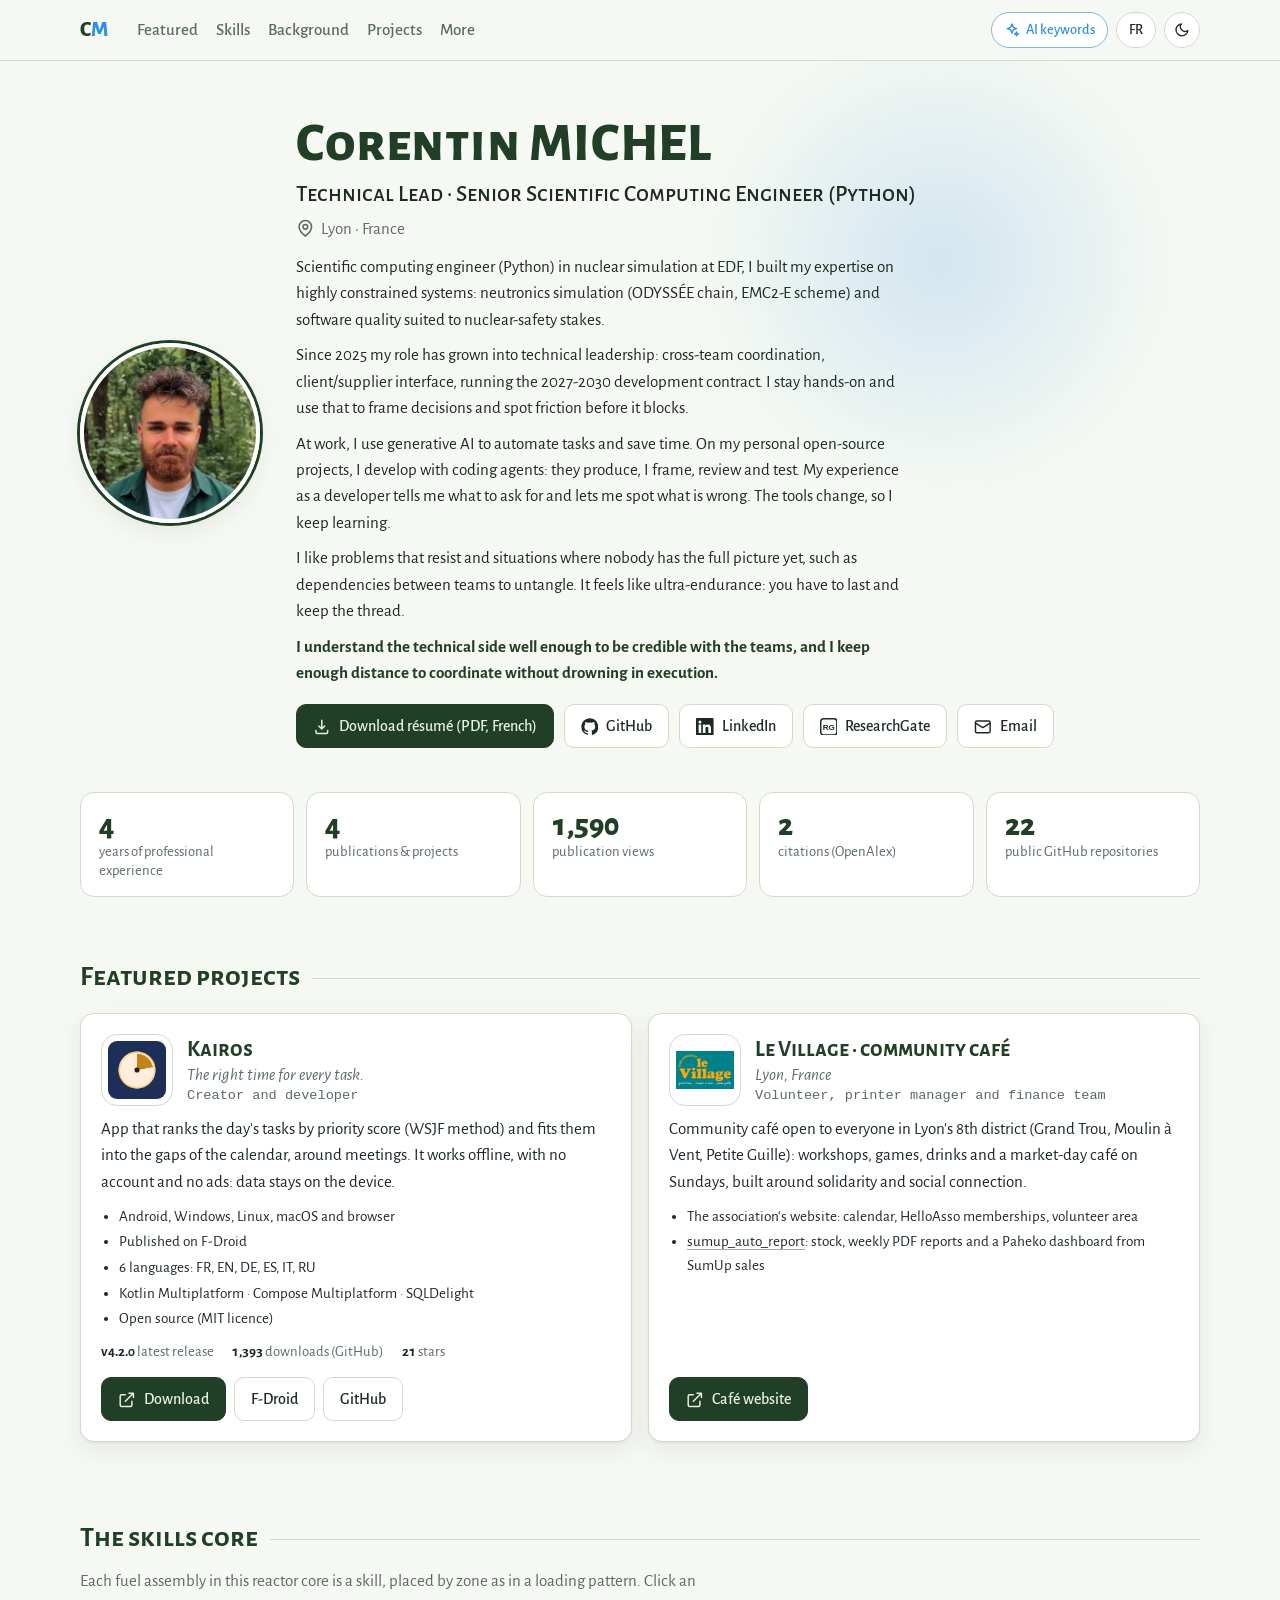
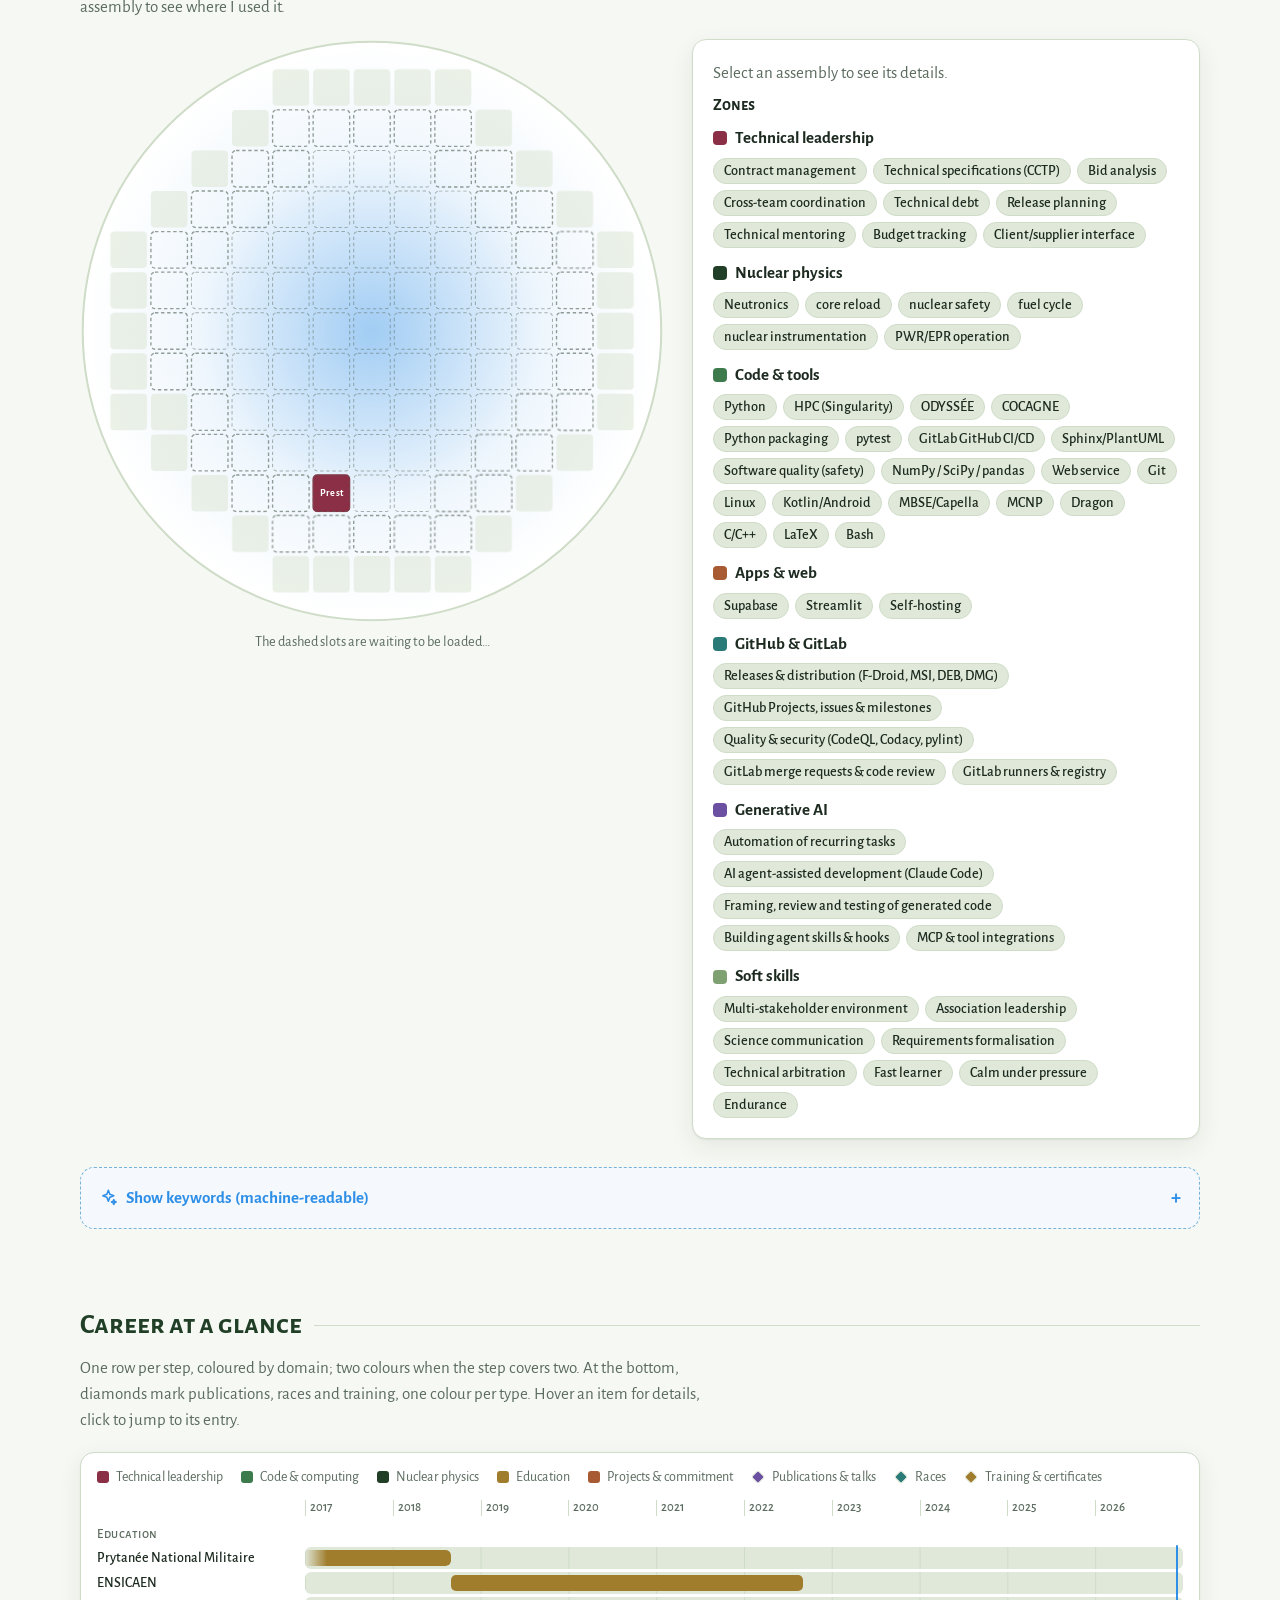
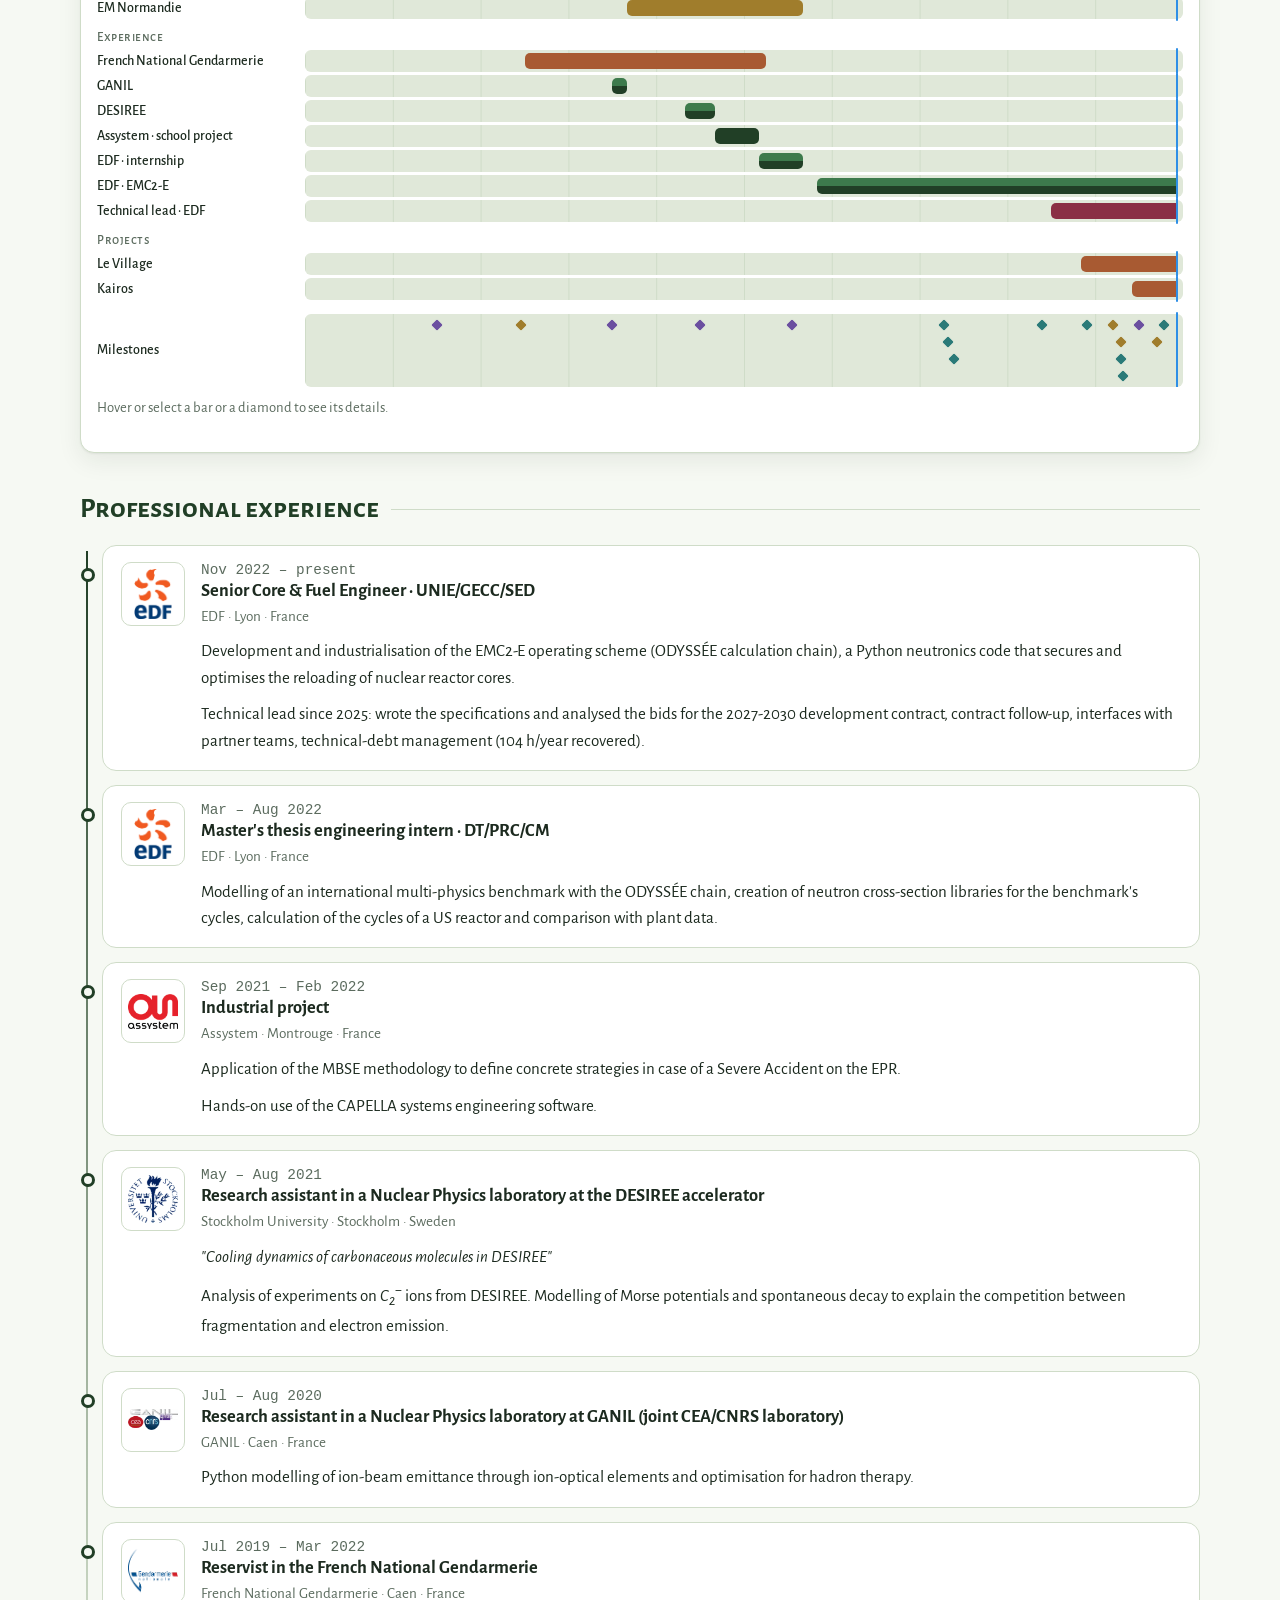
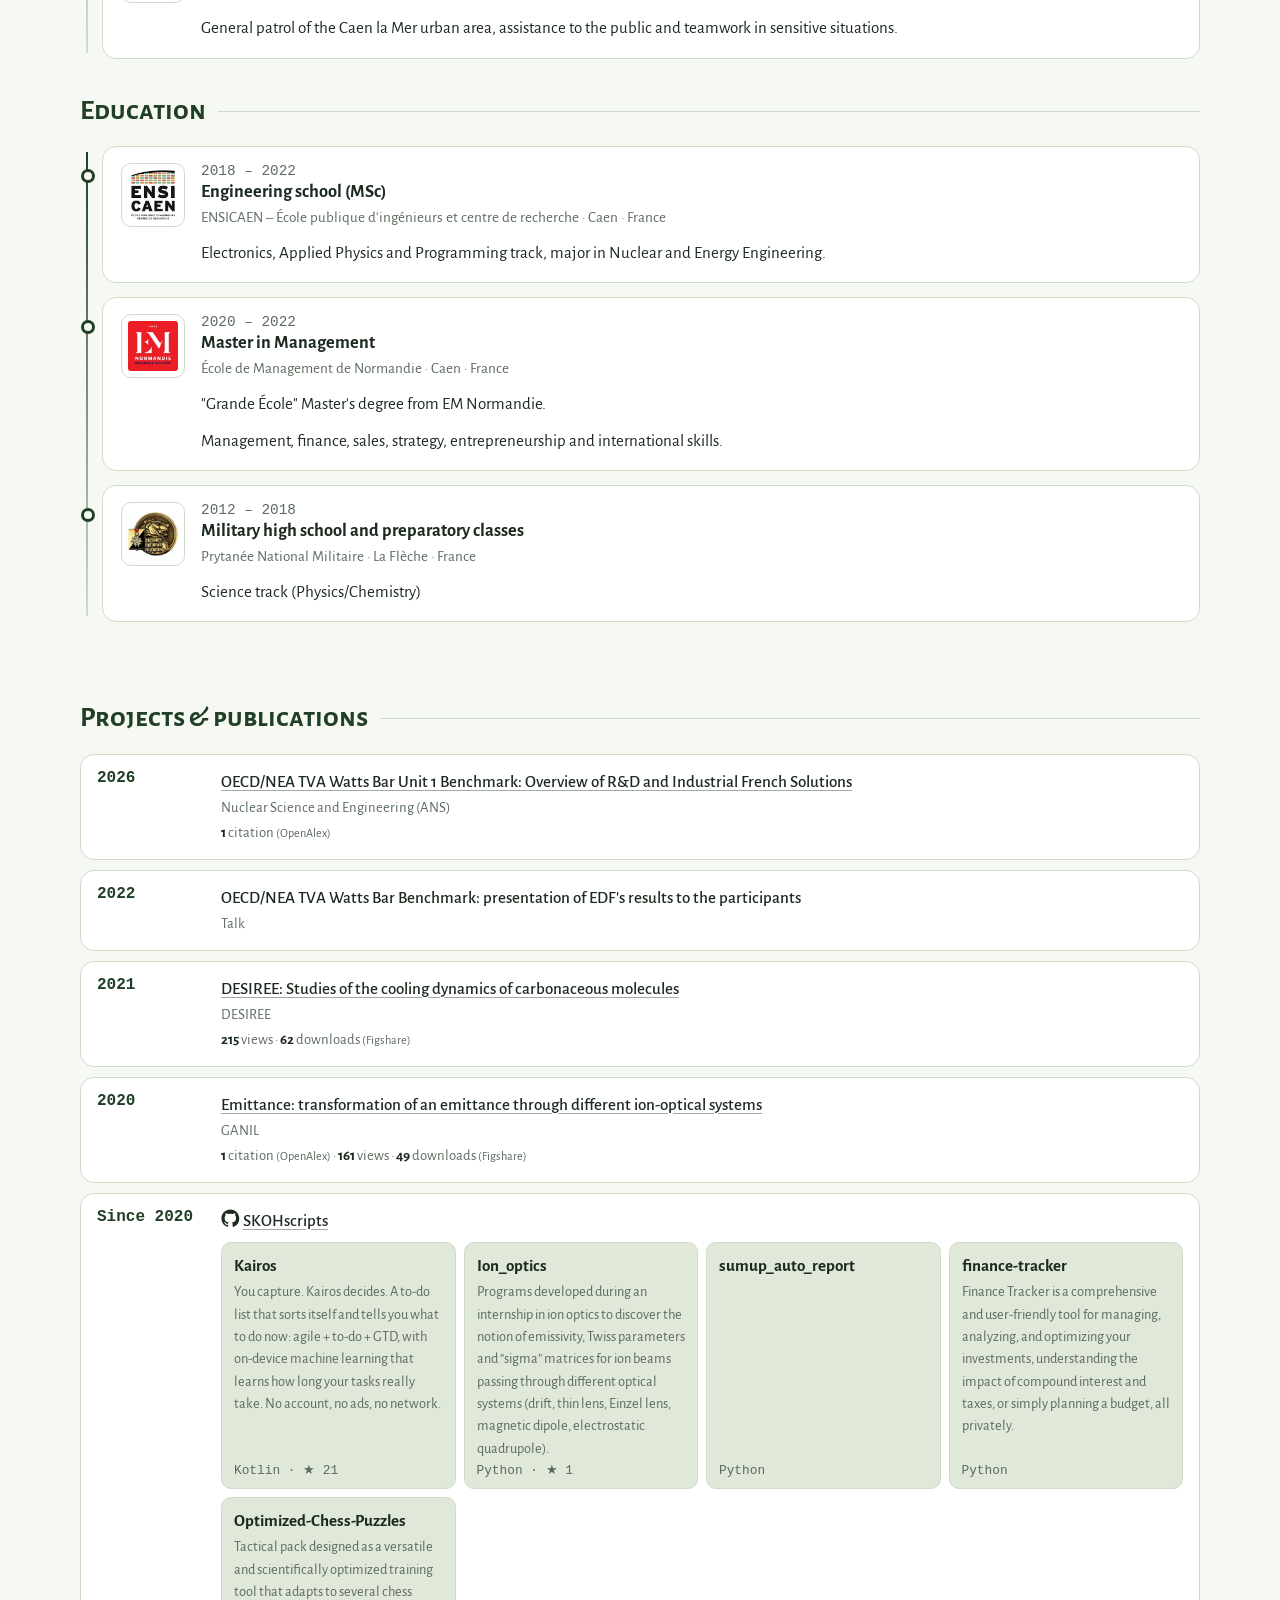
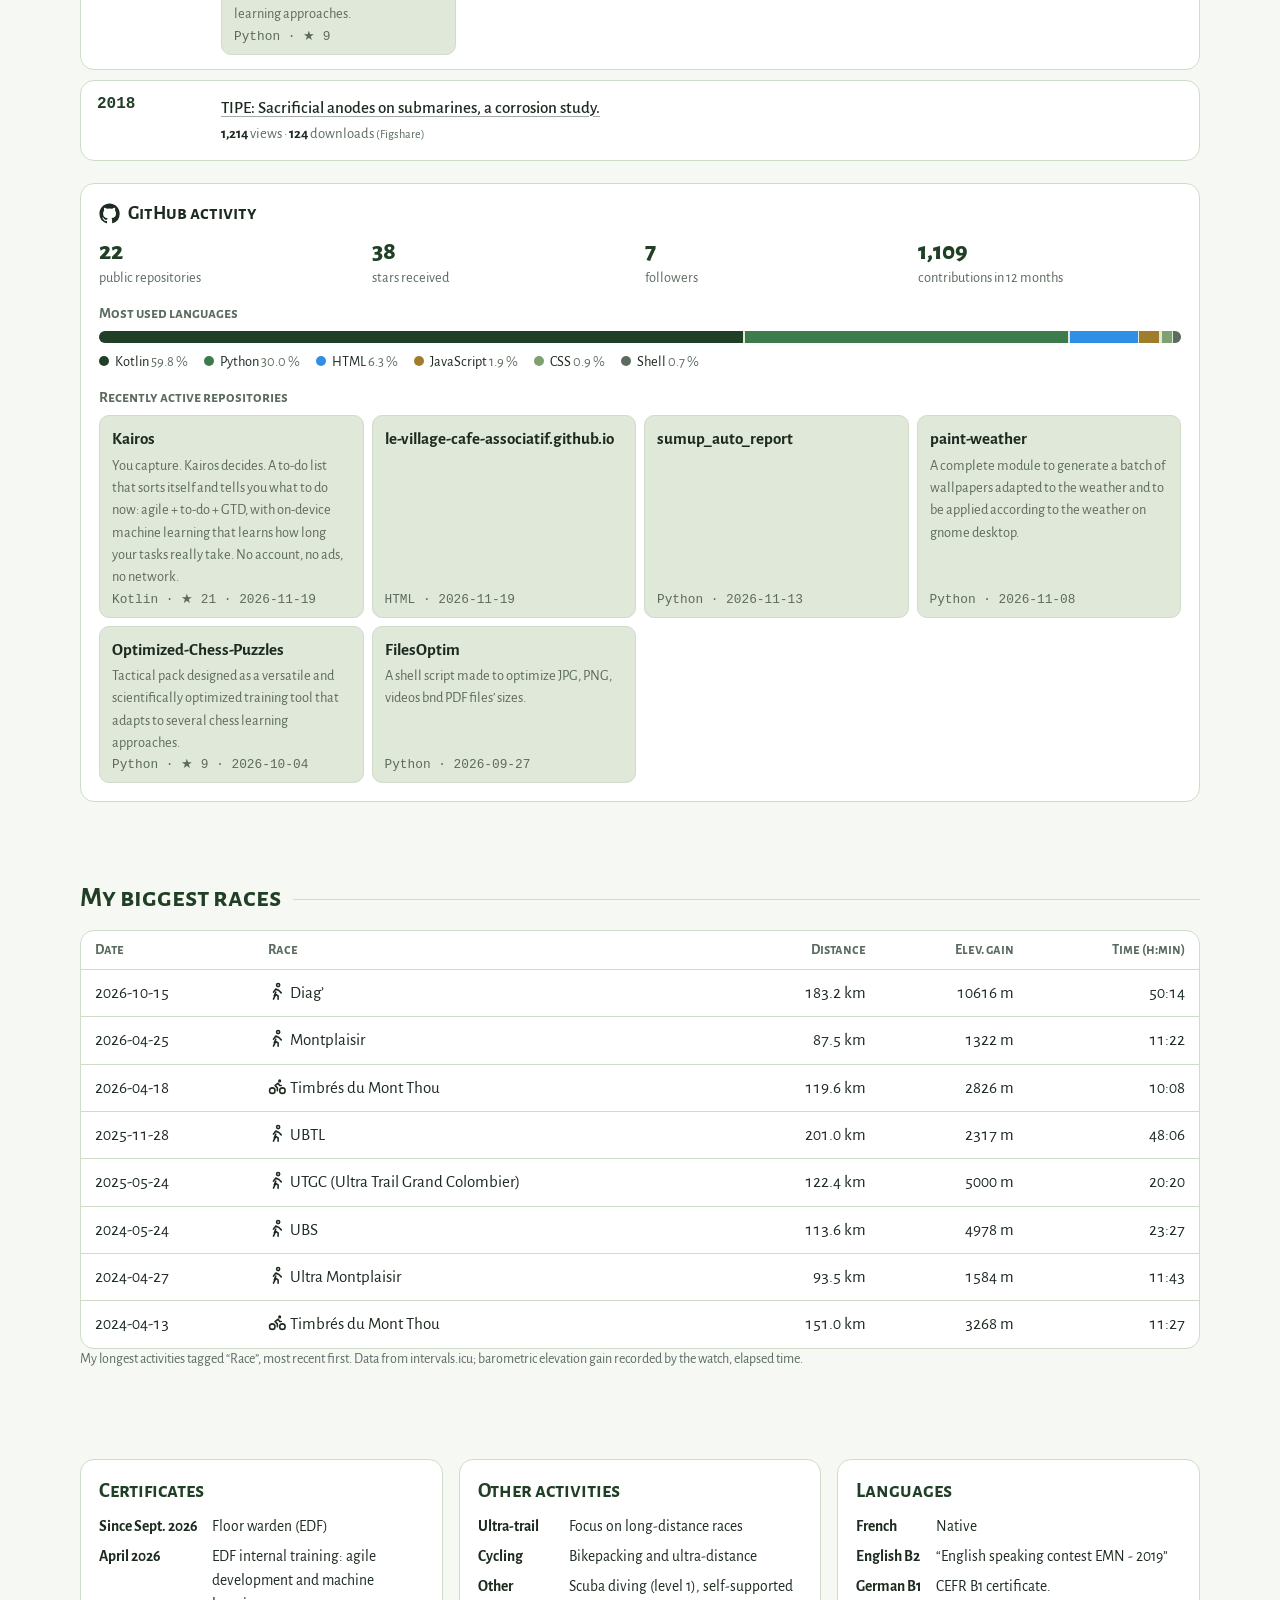
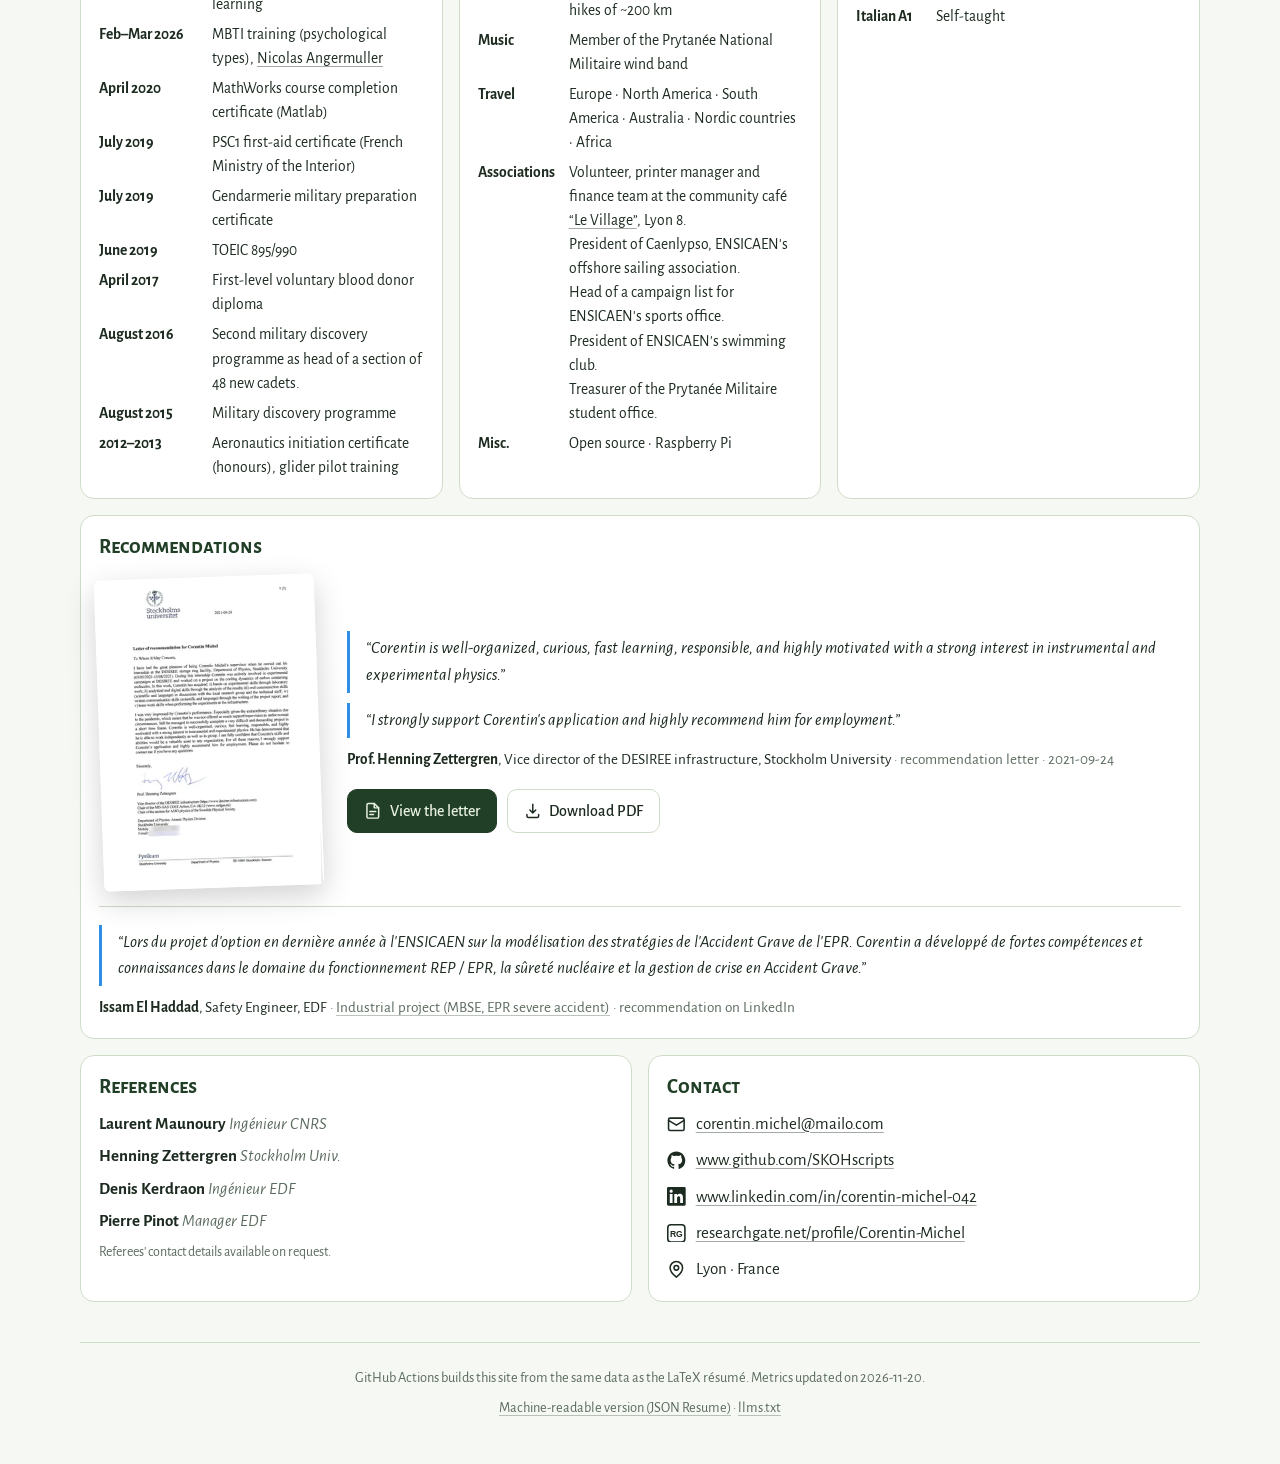
==== commit a7463e1c: "Publication du site (2026-11-20)" ====
--- a/en/index.html
+++ b/en/index.html
@@ -277,7 +277,7 @@
     <span class="counter__label">publications &amp; projects</span>
   </div>
   <div class="counter fade-in">
-    <span class="counter__value" data-count="1581">1,581</span>
+    <span class="counter__value" data-count="1590">1,590</span>
     <span class="counter__label">publication views</span>
   </div>
   <div class="counter fade-in">
@@ -285,7 +285,7 @@
     <span class="counter__label">citations (OpenAlex)</span>
   </div>
   <div class="counter fade-in">
-    <span class="counter__value" data-count="20">20</span>
+    <span class="counter__value" data-count="22">22</span>
     <span class="counter__label">public GitHub repositories</span>
   </div>
 </section>
@@ -305,7 +305,7 @@
       <p>App that ranks the day&#39;s tasks by priority score (WSJF method) and fits them into the gaps of the calendar, around meetings. It works offline, with no account and no ads: data stays on the device.</p>
       <ul class="feat__facts"><li>Android, Windows, Linux, macOS and browser</li><li>Published on F-Droid</li><li>6 languages: FR, EN, DE, ES, IT, RU</li><li>Kotlin Multiplatform · Compose Multiplatform · SQLDelight</li><li>Open source (MIT licence)</li></ul>
       <p class="feat__stats">
-<span><strong>v4.0.0</strong> latest release</span><span><strong data-count="1172">1,172</strong> downloads (GitHub)</span><span><strong data-count="17">17</strong> stars</span>      </p>
+<span><strong>v4.2.0</strong> latest release</span><span><strong data-count="1393">1,393</strong> downloads (GitHub)</span><span><strong data-count="21">21</strong> stars</span>      </p>
       <div class="feat__links">
 <a class="btn btn--primary" href="https://skohscripts.github.io/Kairos/"><svg class="icon" viewBox="0 0 24 24" aria-hidden="true" fill="none" stroke="currentColor" stroke-width="2" stroke-linecap="round" stroke-linejoin="round"><path d="M15 3h6v6m0-6L10 14M19 14v5a2 2 0 0 1-2 2H5a2 2 0 0 1-2-2V7a2 2 0 0 1 2-2h5"/></svg>Download</a><a class="btn" href="https://f-droid.org/packages/com.skohscripts.kairos/">F-Droid</a><a class="btn" href="https://github.com/SKOHscripts/Kairos">GitHub</a>      </div>
     </article>
@@ -1205,7 +1205,7 @@
       <div class="pub__main">
         <p class="pub__title"><a href="https://doi.org/10.6084/m9.figshare.15276429">DESIREE: Studies of the cooling dynamics of carbonaceous molecules</a></p>
 <p class="pub__venue">DESIREE</p>        <p class="pub__stats">
-<span data-count="209">209</span> views · <span data-count="56">56</span> downloads <small>(Figshare)</small>        </p>
+<span data-count="215">215</span> views · <span data-count="62">62</span> downloads <small>(Figshare)</small>        </p>
       </div>
     </li>
     <li class="pub fade-in">
@@ -1213,7 +1213,7 @@
       <div class="pub__main">
         <p class="pub__title"><a href="https://doi.org/10.6084/m9.figshare.14754027">Emittance: transformation of an emittance through different ion-optical systems</a></p>
 <p class="pub__venue">GANIL</p>        <p class="pub__stats">
-<span data-count="1">1</span> citation <small>(OpenAlex)</small> · <span data-count="161">161</span> views · <span data-count="47">47</span> downloads <small>(Figshare)</small>        </p>
+<span data-count="1">1</span> citation <small>(OpenAlex)</small> · <span data-count="161">161</span> views · <span data-count="49">49</span> downloads <small>(Figshare)</small>        </p>
       </div>
     </li>
     <li class="pub pub--github fade-in">
@@ -1221,7 +1221,7 @@
       <div class="pub__main">
         <p class="pub__title"><svg class="icon" viewBox="0 0 24 24" aria-hidden="true"><path fill="currentColor" d="M12 .5C5.65.5.5 5.65.5 12a11.5 11.5 0 0 0 7.86 10.92c.58.1.79-.25.79-.56v-2c-3.2.7-3.87-1.37-3.87-1.37-.52-1.33-1.28-1.69-1.28-1.69-1.04-.71.08-.7.08-.7 1.15.08 1.76 1.19 1.76 1.19 1.03 1.76 2.69 1.25 3.35.96.1-.75.4-1.25.73-1.54-2.55-.29-5.24-1.28-5.24-5.68 0-1.26.45-2.28 1.18-3.09-.12-.29-.51-1.46.11-3.04 0 0 .97-.31 3.17 1.18a11 11 0 0 1 5.77 0c2.2-1.49 3.17-1.18 3.17-1.18.62 1.58.23 2.75.11 3.04.74.81 1.18 1.83 1.18 3.09 0 4.41-2.69 5.38-5.25 5.67.41.36.78 1.06.78 2.14v3.17c0 .31.21.67.8.56A11.5 11.5 0 0 0 23.5 12C23.5 5.65 18.35.5 12 .5Z"/></svg> <a href="https://github.com/SKOHscripts">SKOHscripts</a></p>
         <ul class="repos">
-          <li><a class="repo" href="https://github.com/SKOHscripts/Kairos"><strong>Kairos</strong><span>You capture. Kairos decides. A to-do list that sorts itself and tells you what to do now: agile + to-do + GTD, with on-device machine learning that learns how long your tasks really take. No account, no ads, no network.</span><em>Kotlin · ★ 17</em></a></li>
+          <li><a class="repo" href="https://github.com/SKOHscripts/Kairos"><strong>Kairos</strong><span>You capture. Kairos decides. A to-do list that sorts itself and tells you what to do now: agile + to-do + GTD, with on-device machine learning that learns how long your tasks really take. No account, no ads, no network.</span><em>Kotlin · ★ 21</em></a></li>
           <li><a class="repo" href="https://github.com/SKOHscripts/Ion_optics"><strong>Ion_optics</strong><span>Programs developed during an internship in ion optics to discover the notion of emissivity, Twiss parameters and “sigma” matrices for ion beams passing through different optical systems (drift, thin lens, Einzel lens, magnetic dipole, electrostatic quadrupole).</span><em>Python · ★ 1</em></a></li>
           <li><a class="repo" href="https://github.com/SKOHscripts/sumup_auto_report"><strong>sumup_auto_report</strong><em>Python</em></a></li>
           <li><a class="repo" href="https://github.com/SKOHscripts/finance-tracker"><strong>finance-tracker</strong><span>Finance Tracker is a comprehensive and user-friendly tool for managing, analyzing, and optimizing your investments, understanding the impact of compound interest and taxes, or simply planning a budget, all privately.</span><em>Python</em></a></li>
@@ -1234,7 +1234,7 @@
       <div class="pub__main">
         <p class="pub__title"><a href="https://doi.org/10.6084/m9.figshare.14909847.v1">TIPE: Sacrificial anodes on submarines, a corrosion study.</a></p>
         <p class="pub__stats">
-<span data-count="1211">1211</span> views · <span data-count="121">121</span> downloads <small>(Figshare)</small>        </p>
+<span data-count="1214">1214</span> views · <span data-count="124">124</span> downloads <small>(Figshare)</small>        </p>
       </div>
     </li>
   </ul>
@@ -1242,20 +1242,20 @@
   <div class="gh fade-in">
     <h3><svg class="icon" viewBox="0 0 24 24" aria-hidden="true"><path fill="currentColor" d="M12 .5C5.65.5.5 5.65.5 12a11.5 11.5 0 0 0 7.86 10.92c.58.1.79-.25.79-.56v-2c-3.2.7-3.87-1.37-3.87-1.37-.52-1.33-1.28-1.69-1.28-1.69-1.04-.71.08-.7.08-.7 1.15.08 1.76 1.19 1.76 1.19 1.03 1.76 2.69 1.25 3.35.96.1-.75.4-1.25.73-1.54-2.55-.29-5.24-1.28-5.24-5.68 0-1.26.45-2.28 1.18-3.09-.12-.29-.51-1.46.11-3.04 0 0 .97-.31 3.17 1.18a11 11 0 0 1 5.77 0c2.2-1.49 3.17-1.18 3.17-1.18.62 1.58.23 2.75.11 3.04.74.81 1.18 1.83 1.18 3.09 0 4.41-2.69 5.38-5.25 5.67.41.36.78 1.06.78 2.14v3.17c0 .31.21.67.8.56A11.5 11.5 0 0 0 23.5 12C23.5 5.65 18.35.5 12 .5Z"/></svg> GitHub activity</h3>
     <div class="gh__stats">
-      <div><strong data-count="20">20</strong><span>public repositories</span></div>
-      <div><strong data-count="34">34</strong><span>stars received</span></div>
+      <div><strong data-count="22">22</strong><span>public repositories</span></div>
+      <div><strong data-count="38">38</strong><span>stars received</span></div>
       <div><strong data-count="7">7</strong><span>followers</span></div>
-<div><strong data-count="1085">1085</strong><span>contributions in 12 months</span></div>    </div>
+<div><strong data-count="1109">1109</strong><span>contributions in 12 months</span></div>    </div>
     <h4>Most used languages</h4>
-    <div class="langbar" role="img" aria-label="Kotlin 59.1 %, Python 30.5 %, HTML 6.4 %, JavaScript 2.0 %, CSS 0.9 %, Shell 0.8 %">
-<span class="langbar__seg langbar__seg--1" style="--w: 59.1%" title="Kotlin 59.1 %"></span><span class="langbar__seg langbar__seg--2" style="--w: 30.5%" title="Python 30.5 %"></span><span class="langbar__seg langbar__seg--3" style="--w: 6.4%" title="HTML 6.4 %"></span><span class="langbar__seg langbar__seg--4" style="--w: 2.0%" title="JavaScript 2.0 %"></span><span class="langbar__seg langbar__seg--5" style="--w: 0.9%" title="CSS 0.9 %"></span><span class="langbar__seg langbar__seg--6" style="--w: 0.8%" title="Shell 0.8 %"></span>    </div>
+    <div class="langbar" role="img" aria-label="Kotlin 59.8 %, Python 30.0 %, HTML 6.3 %, JavaScript 1.9 %, CSS 0.9 %, Shell 0.7 %">
+<span class="langbar__seg langbar__seg--1" style="--w: 59.8%" title="Kotlin 59.8 %"></span><span class="langbar__seg langbar__seg--2" style="--w: 30.0%" title="Python 30.0 %"></span><span class="langbar__seg langbar__seg--3" style="--w: 6.3%" title="HTML 6.3 %"></span><span class="langbar__seg langbar__seg--4" style="--w: 1.9%" title="JavaScript 1.9 %"></span><span class="langbar__seg langbar__seg--5" style="--w: 0.9%" title="CSS 0.9 %"></span><span class="langbar__seg langbar__seg--6" style="--w: 0.7%" title="Shell 0.7 %"></span>    </div>
     <ul class="langbar__legend">
-<li><i class="langbar__dot langbar__seg--1"></i>Kotlin <span>59.1 %</span></li><li><i class="langbar__dot langbar__seg--2"></i>Python <span>30.5 %</span></li><li><i class="langbar__dot langbar__seg--3"></i>HTML <span>6.4 %</span></li><li><i class="langbar__dot langbar__seg--4"></i>JavaScript <span>2.0 %</span></li><li><i class="langbar__dot langbar__seg--5"></i>CSS <span>0.9 %</span></li><li><i class="langbar__dot langbar__seg--6"></i>Shell <span>0.8 %</span></li>    </ul>
+<li><i class="langbar__dot langbar__seg--1"></i>Kotlin <span>59.8 %</span></li><li><i class="langbar__dot langbar__seg--2"></i>Python <span>30.0 %</span></li><li><i class="langbar__dot langbar__seg--3"></i>HTML <span>6.3 %</span></li><li><i class="langbar__dot langbar__seg--4"></i>JavaScript <span>1.9 %</span></li><li><i class="langbar__dot langbar__seg--5"></i>CSS <span>0.9 %</span></li><li><i class="langbar__dot langbar__seg--6"></i>Shell <span>0.7 %</span></li>    </ul>
     <h4>Recently active repositories</h4>
     <ul class="repos repos--recent">
+      <li><a class="repo" href="https://github.com/SKOHscripts/Kairos"><strong>Kairos</strong><span>You capture. Kairos decides. A to-do list that sorts itself and tells you what to do now: agile + to-do + GTD, with on-device machine learning that learns how long your tasks really take. No account, no ads, no network.</span><em>Kotlin · ★ 21 · 2026-11-19</em></a></li>
+      <li><a class="repo" href="https://github.com/SKOHscripts/le-village-cafe-associatif.github.io"><strong>le-village-cafe-associatif.github.io</strong><em>HTML · 2026-11-19</em></a></li>
       <li><a class="repo" href="https://github.com/SKOHscripts/sumup_auto_report"><strong>sumup_auto_report</strong><em>Python · 2026-11-13</em></a></li>
-      <li><a class="repo" href="https://github.com/SKOHscripts/le-village-cafe-associatif.github.io"><strong>le-village-cafe-associatif.github.io</strong><em>HTML · 2026-11-13</em></a></li>
-      <li><a class="repo" href="https://github.com/SKOHscripts/Kairos"><strong>Kairos</strong><span>You capture. Kairos decides. A to-do list that sorts itself and tells you what to do now: agile + to-do + GTD, with on-device machine learning that learns how long your tasks really take. No account, no ads, no network.</span><em>Kotlin · ★ 17 · 2026-11-12</em></a></li>
       <li><a class="repo" href="https://github.com/SKOHscripts/paint-weather"><strong>paint-weather</strong><span>A complete module to generate a batch of wallpapers adapted to the weather and to be applied according to the weather on gnome desktop. </span><em>Python · 2026-11-08</em></a></li>
       <li><a class="repo" href="https://github.com/SKOHscripts/Optimized-Chess-Puzzles"><strong>Optimized-Chess-Puzzles</strong><span>Tactical pack designed as a versatile and scientifically optimized training tool that adapts to several chess learning approaches. </span><em>Python · ★ 9 · 2026-10-04</em></a></li>
       <li><a class="repo" href="https://github.com/SKOHscripts/FilesOptim"><strong>FilesOptim</strong><span>A shell script made to optimize JPG, PNG, videos bnd PDF files’ sizes.</span><em>Python · 2026-09-27</em></a></li>
@@ -1399,7 +1399,7 @@
 </main>
 
 <footer class="footer">
-  <p>GitHub Actions builds this site from the same data as the LaTeX résumé. Metrics updated on <time datetime="2026-11-14">2026-11-14</time>.</p>
+  <p>GitHub Actions builds this site from the same data as the LaTeX résumé. Metrics updated on <time datetime="2026-11-20">2026-11-20</time>.</p>
   <p>
     <a href="../en/cv.json">Machine-readable version (JSON Resume)</a> ·
     <a href="../llms.txt">llms.txt</a>
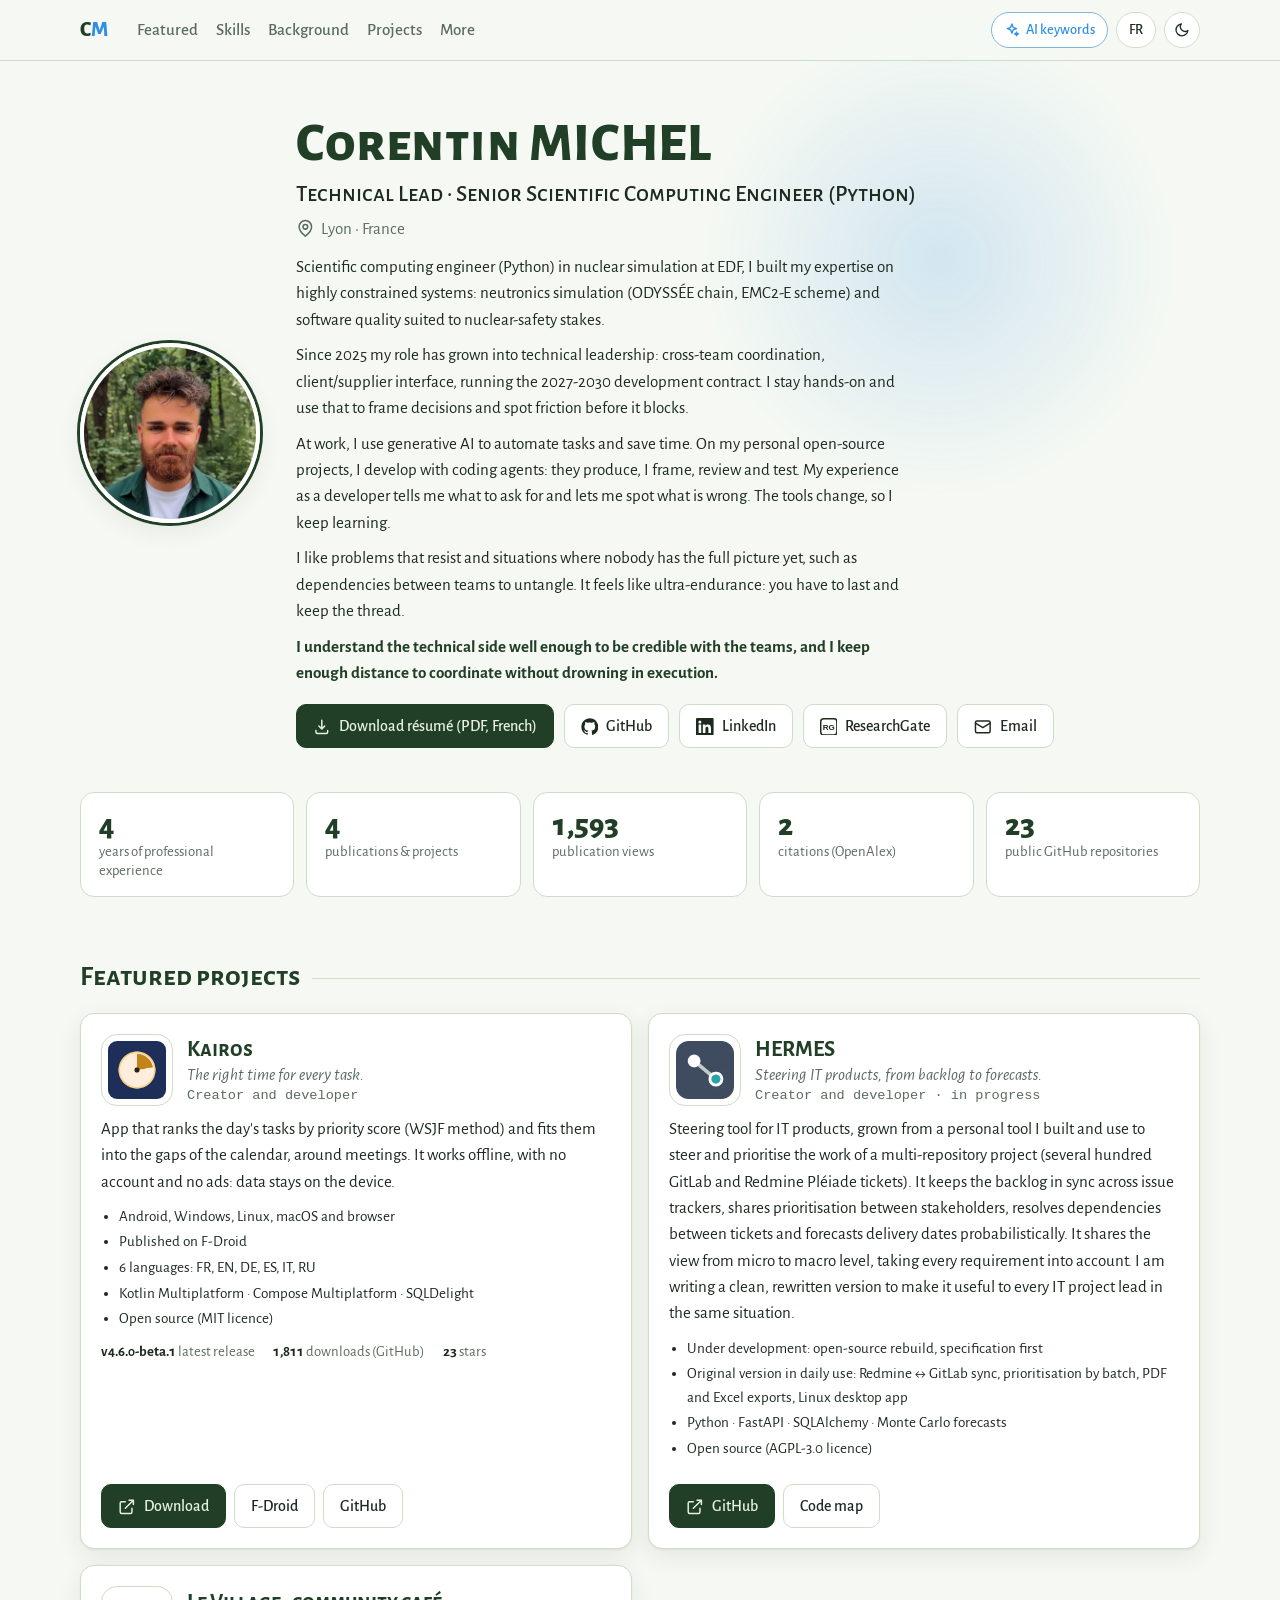
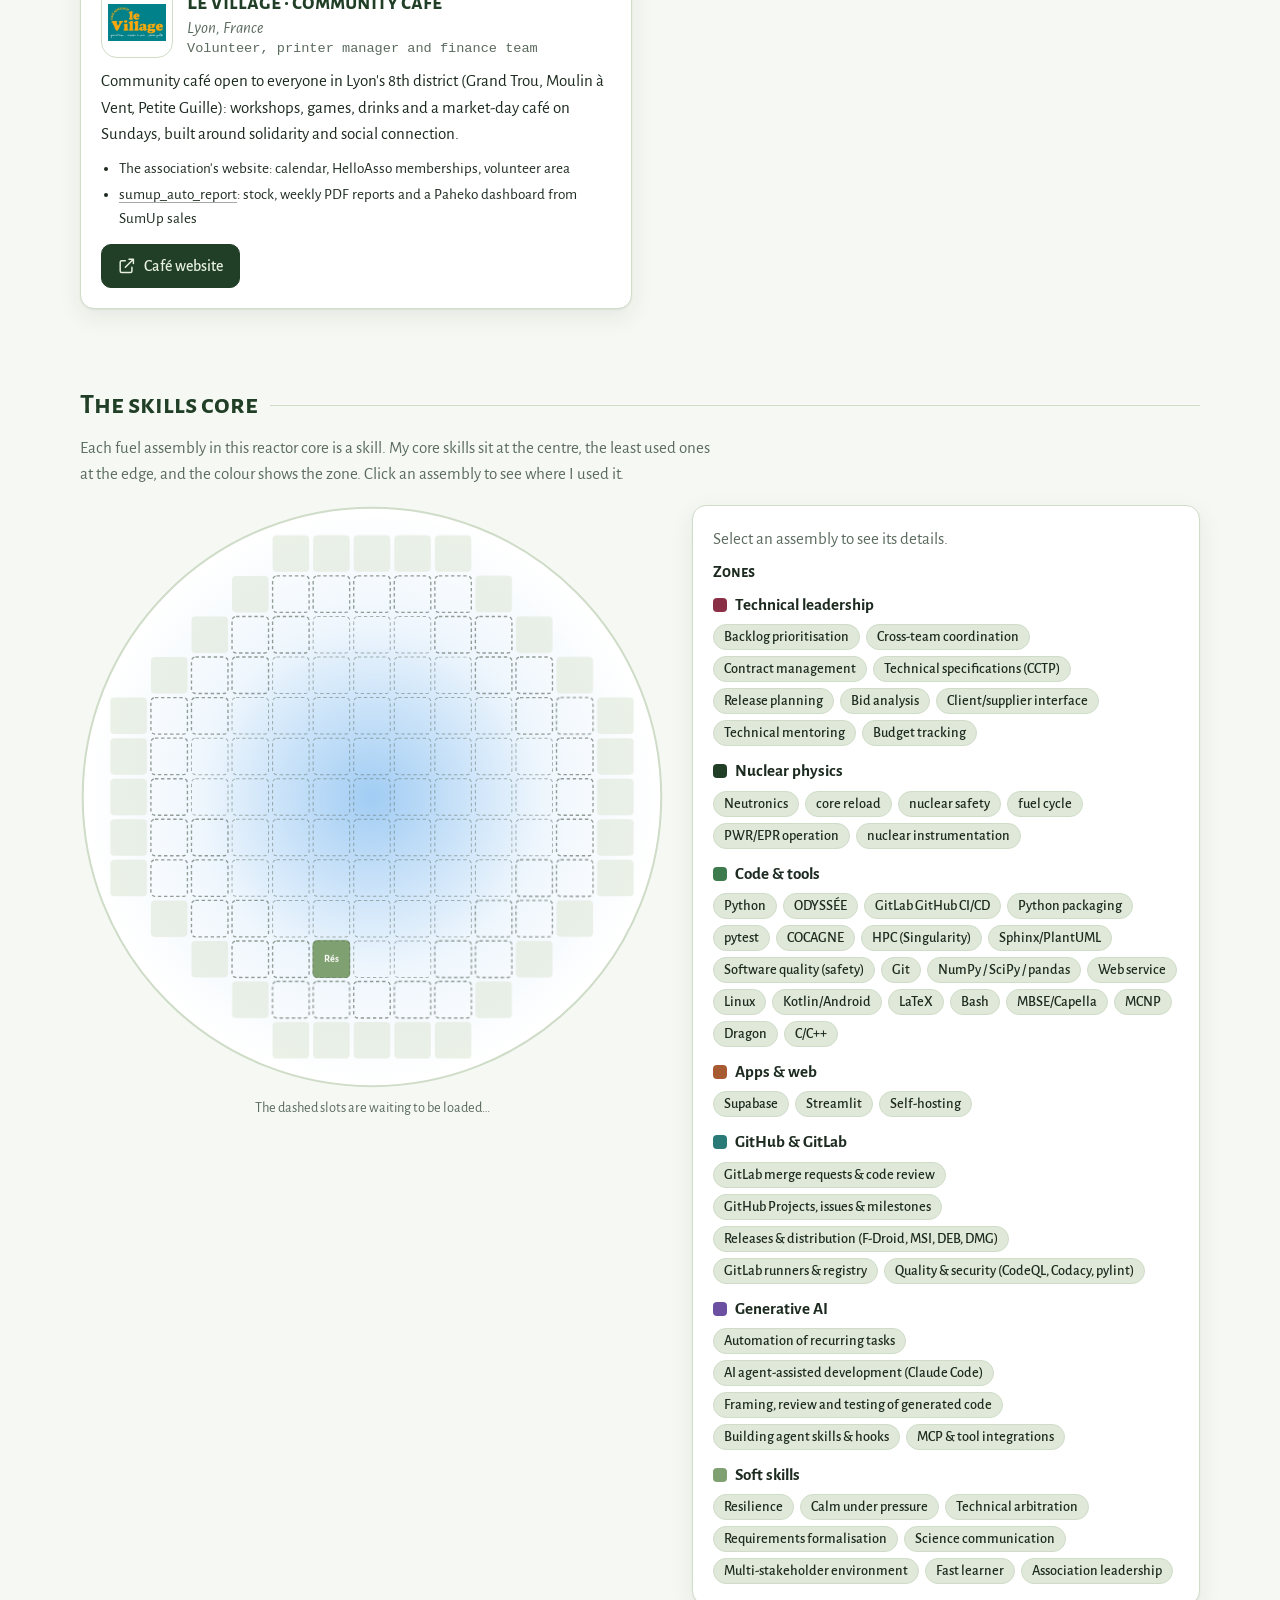
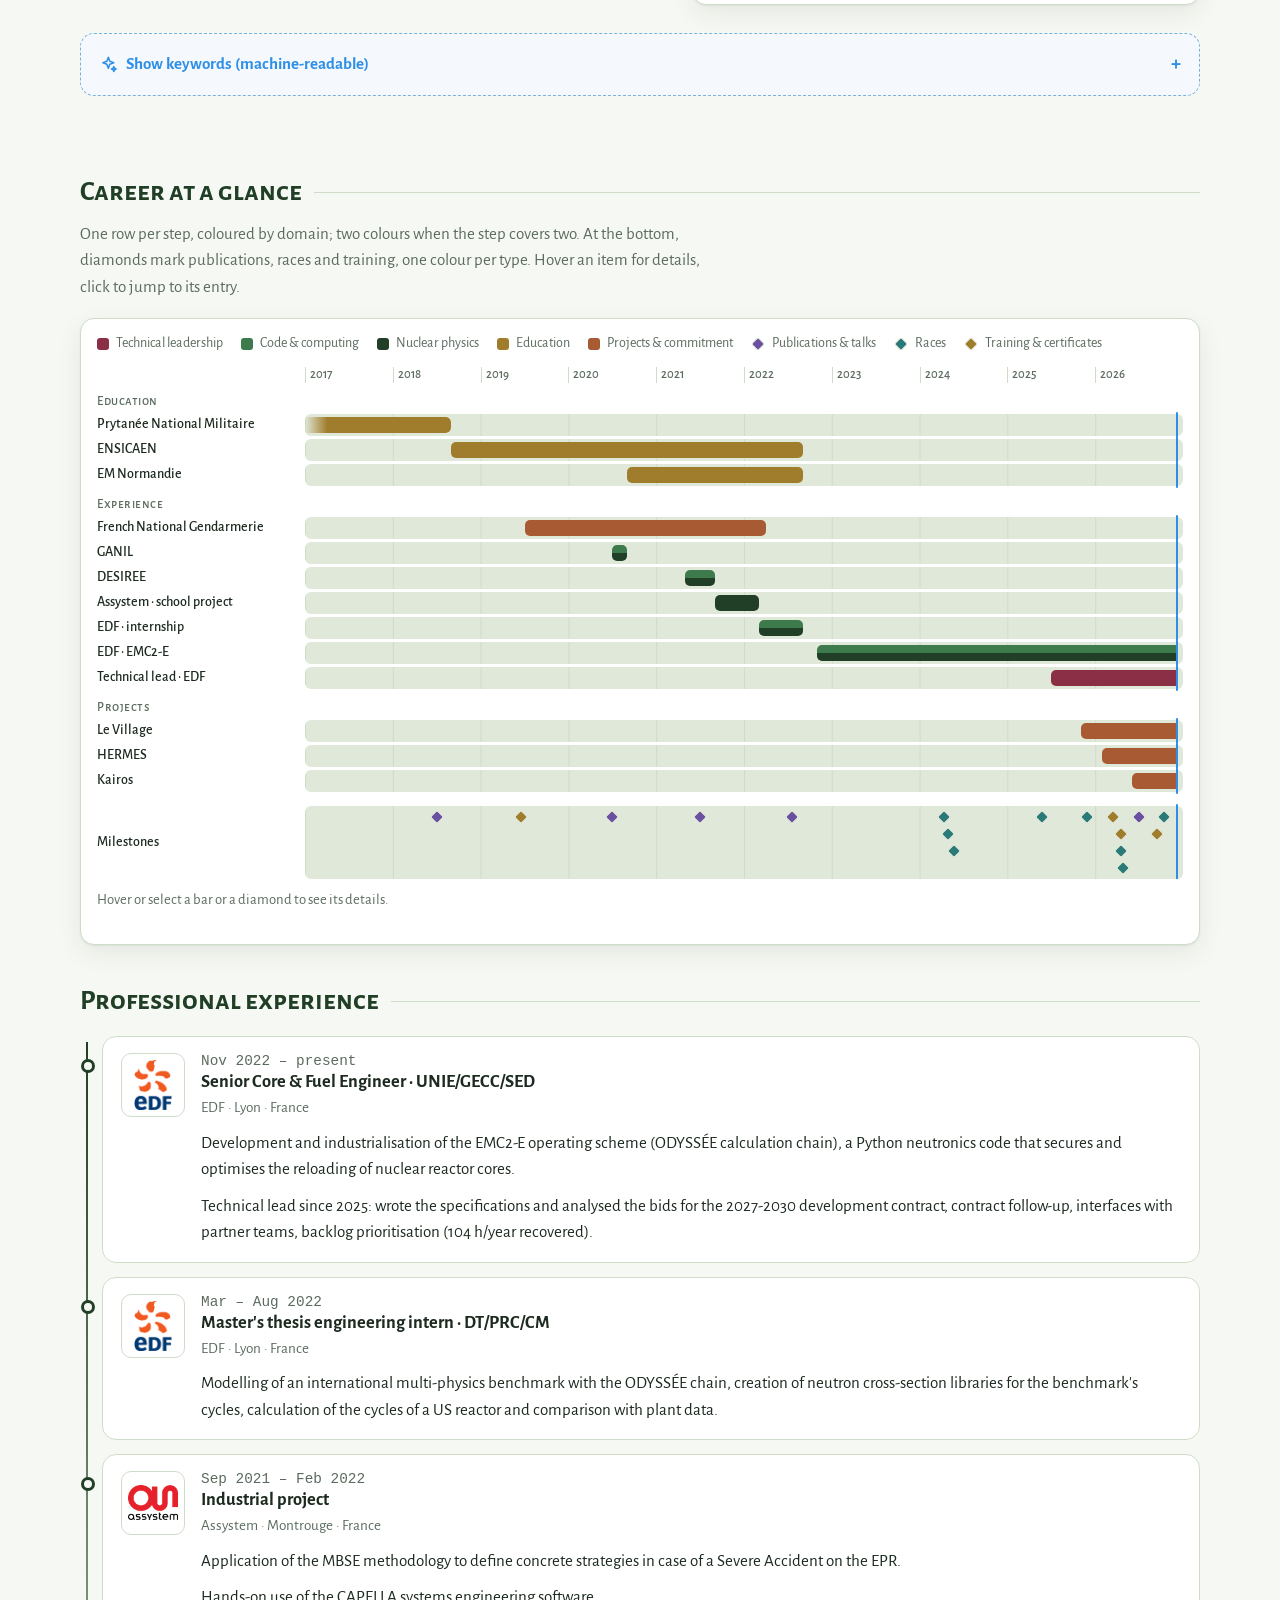
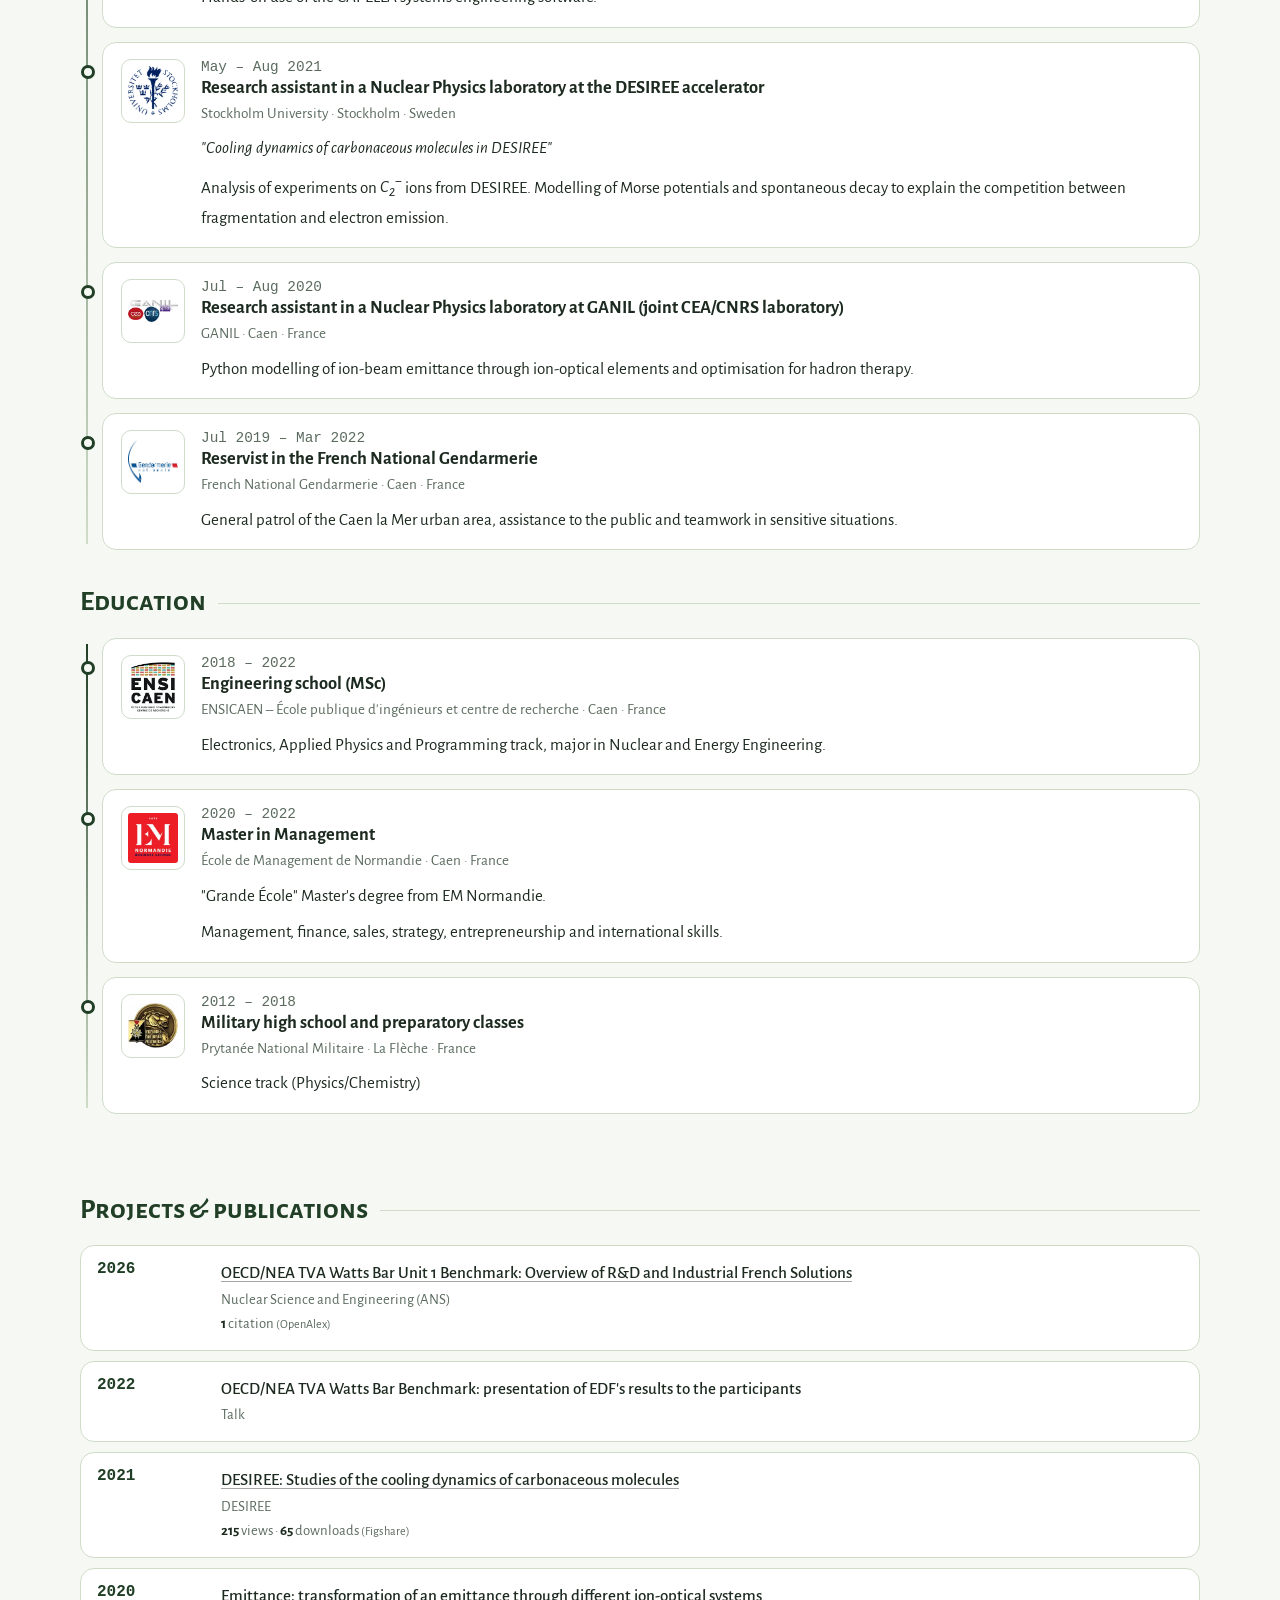
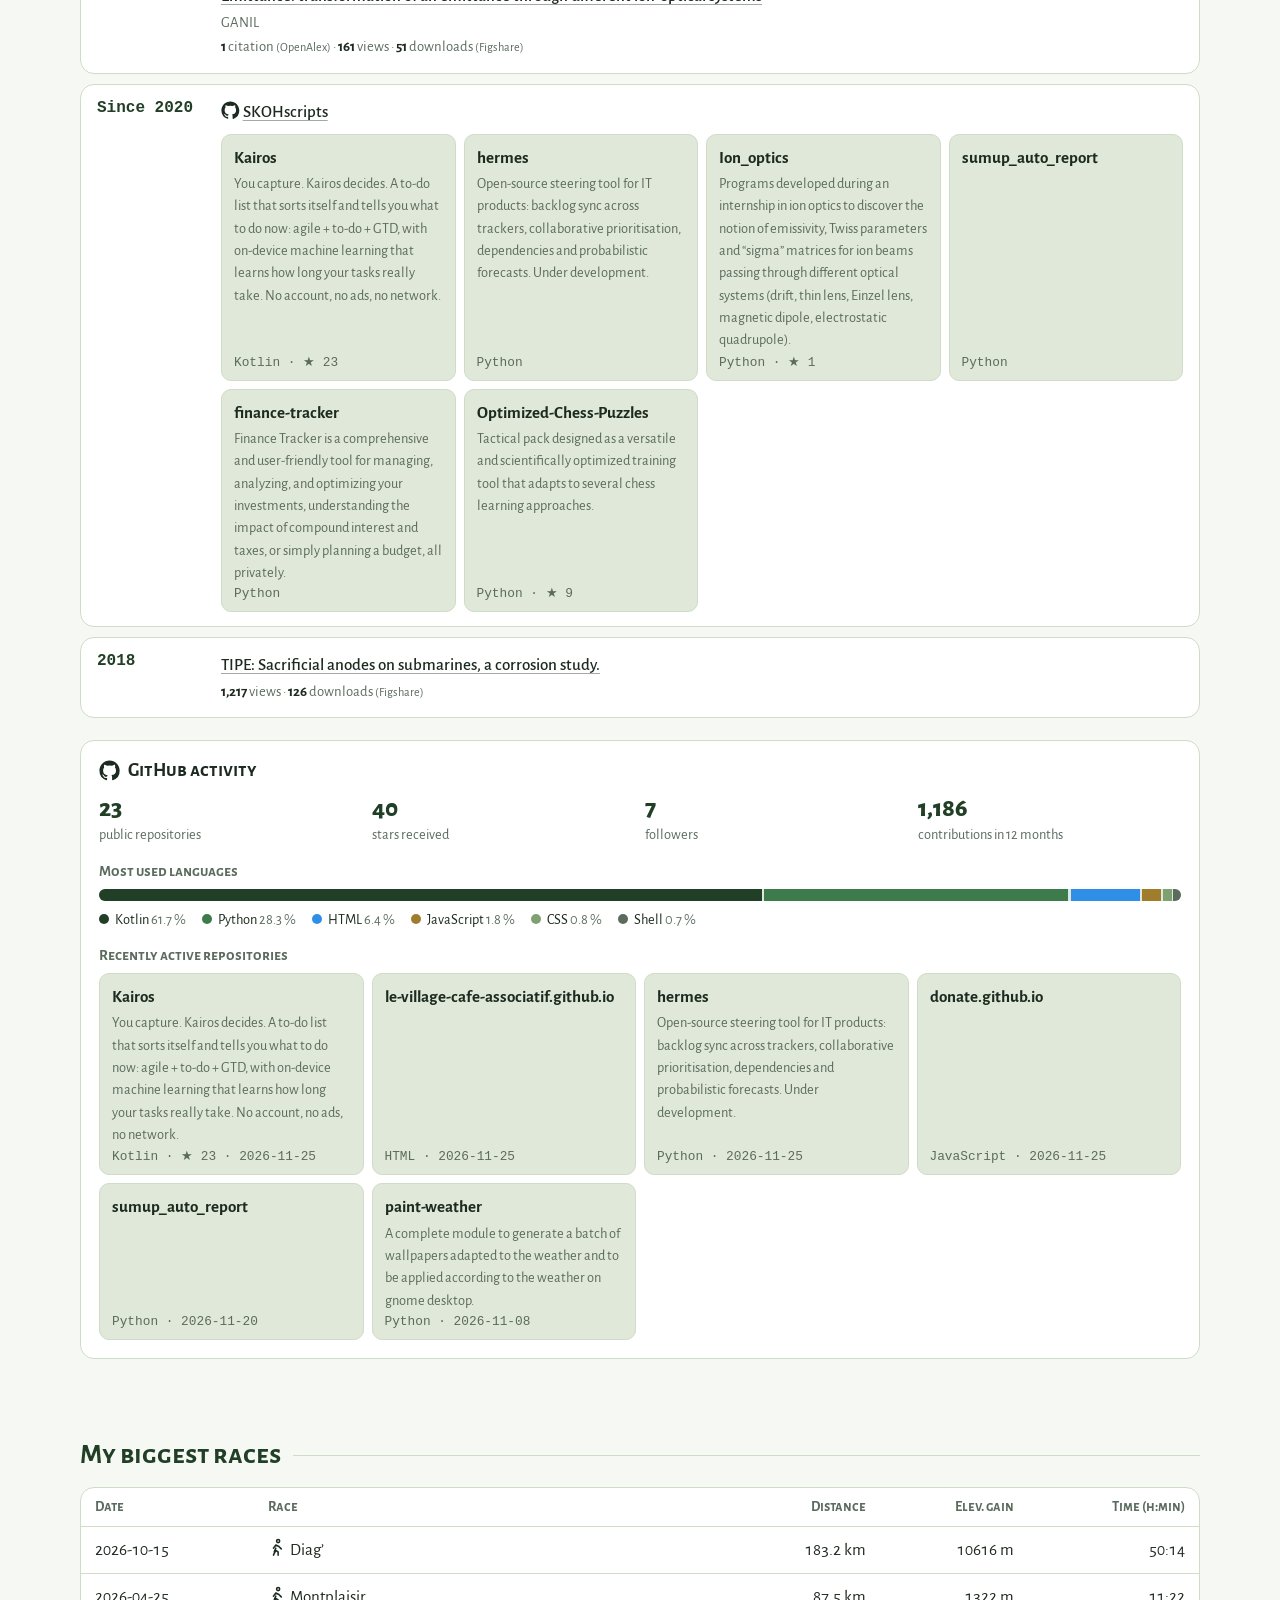
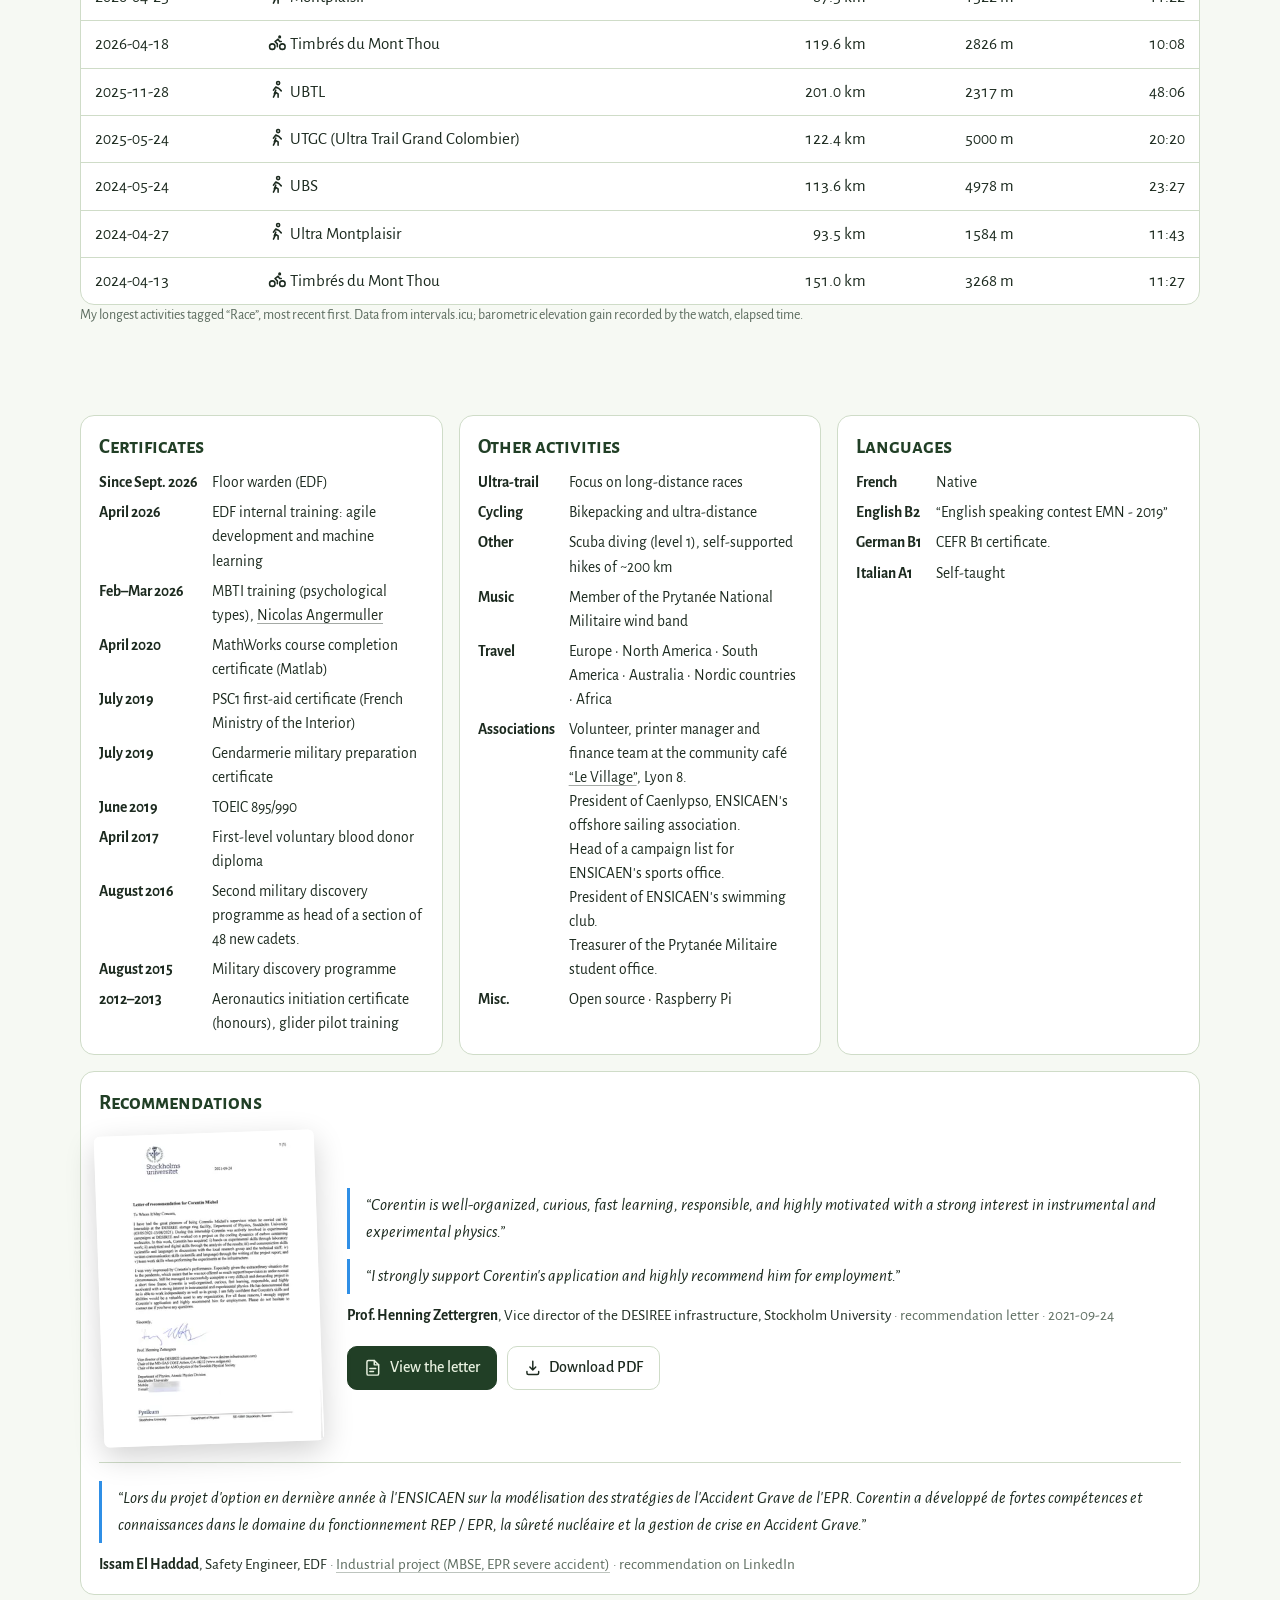
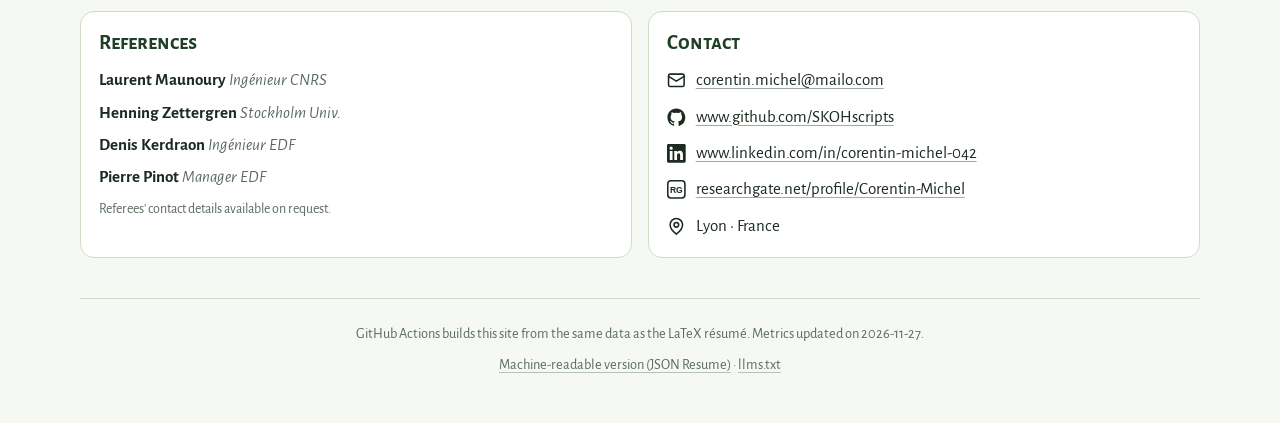
==== commit 4f4fdaf7: "Publication du site (2026-11-27)" ====
--- a/en/index.html
+++ b/en/index.html
@@ -68,62 +68,62 @@
     }
    ],
    "knowsAbout": [
+    "Resilience",
+    "Calm under pressure",
+    "Backlog prioritisation",
+    "Cross-team coordination",
+    "Neutronics",
+    "Python",
     "Contract management",
+    "core reload",
+    "Technical arbitration",
     "Technical specifications (CCTP)",
+    "Release planning",
     "Bid analysis",
-    "Cross-team coordination",
-    "Technical debt",
-    "Release planning",
+    "ODYSSÉE",
+    "nuclear safety",
+    "GitLab GitHub CI/CD",
+    "Requirements formalisation",
+    "Science communication",
+    "Automation of recurring tasks",
+    "AI agent-assisted development (Claude Code)",
+    "Multi-stakeholder environment",
+    "Fast learner",
+    "GitLab merge requests & code review",
+    "Client/supplier interface",
     "Technical mentoring",
     "Budget tracking",
-    "Client/supplier interface",
-    "Neutronics",
-    "core reload",
-    "nuclear safety",
     "fuel cycle",
-    "nuclear instrumentation",
     "PWR/EPR operation",
-    "Python",
-    "HPC (Singularity)",
-    "ODYSSÉE",
-    "COCAGNE",
     "Python packaging",
     "pytest",
-    "GitLab GitHub CI/CD",
+    "COCAGNE",
+    "HPC (Singularity)",
+    "Framing, review and testing of generated code",
     "Sphinx/PlantUML",
     "Software quality (safety)",
+    "Association leadership",
+    "GitHub Projects, issues & milestones",
+    "Git",
     "NumPy / SciPy / pandas",
     "Web service",
-    "Git",
     "Linux",
     "Kotlin/Android",
+    "Releases & distribution (F-Droid, MSI, DEB, DMG)",
+    "GitLab runners & registry",
+    "Quality & security (CodeQL, Codacy, pylint)",
+    "Building agent skills & hooks",
+    "MCP & tool integrations",
+    "Supabase",
+    "Streamlit",
+    "Self-hosting",
+    "LaTeX",
+    "Bash",
     "MBSE/Capella",
+    "nuclear instrumentation",
     "MCNP",
     "Dragon",
     "C/C++",
-    "LaTeX",
-    "Bash",
-    "Supabase",
-    "Streamlit",
-    "Self-hosting",
-    "Releases & distribution (F-Droid, MSI, DEB, DMG)",
-    "GitHub Projects, issues & milestones",
-    "Quality & security (CodeQL, Codacy, pylint)",
-    "GitLab merge requests & code review",
-    "GitLab runners & registry",
-    "Automation of recurring tasks",
-    "AI agent-assisted development (Claude Code)",
-    "Framing, review and testing of generated code",
-    "Building agent skills & hooks",
-    "MCP & tool integrations",
-    "Multi-stakeholder environment",
-    "Association leadership",
-    "Science communication",
-    "Requirements formalisation",
-    "Technical arbitration",
-    "Fast learner",
-    "Calm under pressure",
-    "Endurance",
     "scientific computing",
     "neutronics",
     "reactor physics",
@@ -277,7 +277,7 @@
     <span class="counter__label">publications &amp; projects</span>
   </div>
   <div class="counter fade-in">
-    <span class="counter__value" data-count="1590">1,590</span>
+    <span class="counter__value" data-count="1593">1,593</span>
     <span class="counter__label">publication views</span>
   </div>
   <div class="counter fade-in">
@@ -285,7 +285,7 @@
     <span class="counter__label">citations (OpenAlex)</span>
   </div>
   <div class="counter fade-in">
-    <span class="counter__value" data-count="22">22</span>
+    <span class="counter__value" data-count="23">23</span>
     <span class="counter__label">public GitHub repositories</span>
   </div>
 </section>
@@ -305,9 +305,24 @@
       <p>App that ranks the day&#39;s tasks by priority score (WSJF method) and fits them into the gaps of the calendar, around meetings. It works offline, with no account and no ads: data stays on the device.</p>
       <ul class="feat__facts"><li>Android, Windows, Linux, macOS and browser</li><li>Published on F-Droid</li><li>6 languages: FR, EN, DE, ES, IT, RU</li><li>Kotlin Multiplatform · Compose Multiplatform · SQLDelight</li><li>Open source (MIT licence)</li></ul>
       <p class="feat__stats">
-<span><strong>v4.2.0</strong> latest release</span><span><strong data-count="1393">1,393</strong> downloads (GitHub)</span><span><strong data-count="21">21</strong> stars</span>      </p>
+<span><strong>v4.6.0-beta.1</strong> latest release</span><span><strong data-count="1811">1,811</strong> downloads (GitHub)</span><span><strong data-count="23">23</strong> stars</span>      </p>
       <div class="feat__links">
 <a class="btn btn--primary" href="https://skohscripts.github.io/Kairos/"><svg class="icon" viewBox="0 0 24 24" aria-hidden="true" fill="none" stroke="currentColor" stroke-width="2" stroke-linecap="round" stroke-linejoin="round"><path d="M15 3h6v6m0-6L10 14M19 14v5a2 2 0 0 1-2 2H5a2 2 0 0 1-2-2V7a2 2 0 0 1 2-2h5"/></svg>Download</a><a class="btn" href="https://f-droid.org/packages/com.skohscripts.kairos/">F-Droid</a><a class="btn" href="https://github.com/SKOHscripts/Kairos">GitHub</a>      </div>
+    </article>
+    <article class="feat fade-in" id="feat-hermes">
+      <header class="feat__head">
+<img class="feat__logo" src="../assets/img/featured/hermes.webp" alt="" loading="lazy">        <div>
+          <h3 class="feat__name">HERMES</h3>
+          <p class="feat__tagline">Steering IT products, from backlog to forecasts.</p>
+          <p class="feat__role">Creator and developer · in progress</p>
+        </div>
+      </header>
+      <p>Steering tool for IT products, grown from a personal tool I built and use to steer and prioritise the work of a multi-repository project (several hundred GitLab and Redmine Pléiade tickets). It keeps the backlog in sync across issue trackers, shares prioritisation between stakeholders, resolves dependencies between tickets and forecasts delivery dates probabilistically. It shares the view from micro to macro level, taking every requirement into account. I am writing a clean, rewritten version to make it useful to every IT project lead in the same situation.</p>
+      <ul class="feat__facts"><li>Under development: open-source rebuild, specification first</li><li>Original version in daily use: Redmine ↔ GitLab sync, prioritisation by batch, PDF and Excel exports, Linux desktop app</li><li>Python · FastAPI · SQLAlchemy · Monte Carlo forecasts</li><li>Open source (AGPL-3.0 licence)</li></ul>
+      <p class="feat__stats">
+      </p>
+      <div class="feat__links">
+<a class="btn btn--primary" href="https://github.com/SKOHscripts/hermes"><svg class="icon" viewBox="0 0 24 24" aria-hidden="true" fill="none" stroke="currentColor" stroke-width="2" stroke-linecap="round" stroke-linejoin="round"><path d="M15 3h6v6m0-6L10 14M19 14v5a2 2 0 0 1-2 2H5a2 2 0 0 1-2-2V7a2 2 0 0 1 2-2h5"/></svg>GitHub</a><a class="btn" href="https://skohscripts.github.io/hermes/code/">Code map</a>      </div>
     </article>
     <article class="feat fade-in" id="feat-levillage">
       <header class="feat__head">
@@ -328,7 +343,7 @@
 <!-- ======================= CŒUR DES COMPÉTENCES ======================= -->
 <section class="section" id="core" aria-labelledby="core-title">
   <h2 class="section__title fade-in" id="core-title">The skills core</h2>
-  <p class="section__intro fade-in">Each fuel assembly in this reactor core is a skill, placed by zone as in a loading pattern. Click an assembly to see where I used it.</p>
+  <p class="section__intro fade-in">Each fuel assembly in this reactor core is a skill. My core skills sit at the centre, the least used ones at the edge, and the colour shows the zone. Click an assembly to see where I used it.</p>
   <div class="core">
     <div class="core__figure fade-in">
       <svg class="core__svg" viewBox="0 0 864 864" role="group" aria-label="The skills core">
@@ -342,22 +357,22 @@
         <circle class="core__vessel" cx="431.9" cy="431.9" r="427.9"/>
         <circle class="core__flux" cx="431.9" cy="431.9" r="421.9" fill="url(#flux)"/>
         <rect class="asm-socket" x="404.9" y="404.9" width="54" height="54" rx="6"/>
-        <g class="asm asm--pilot" data-skill="pilot-0" tabindex="0" role="button" aria-label="Contract management" style="--i: 0">
-          <title>Contract management</title>
+        <g class="asm asm--soft" data-skill="soft-7" tabindex="0" role="button" aria-label="Resilience" style="--i: 0">
+          <title>Resilience</title>
           <rect x="404.9" y="404.9" width="54" height="54" rx="6"/>
-          <text x="431.9" y="431.9">Prest</text>
+          <text x="431.9" y="431.9">Rés</text>
         </g>
         <rect class="asm-socket" x="404.9" y="344.9" width="54" height="54" rx="6"/>
-        <g class="asm asm--pilot" data-skill="pilot-1" tabindex="0" role="button" aria-label="Technical specifications (CCTP)" style="--i: 1">
-          <title>Technical specifications (CCTP)</title>
+        <g class="asm asm--soft" data-skill="soft-6" tabindex="0" role="button" aria-label="Calm under pressure" style="--i: 1">
+          <title>Calm under pressure</title>
           <rect x="404.9" y="344.9" width="54" height="54" rx="6"/>
-          <text x="431.9" y="371.9">CCTP</text>
+          <text x="431.9" y="371.9">Calm</text>
         </g>
         <rect class="asm-socket" x="464.9" y="404.9" width="54" height="54" rx="6"/>
-        <g class="asm asm--pilot" data-skill="pilot-2" tabindex="0" role="button" aria-label="Bid analysis" style="--i: 2">
-          <title>Bid analysis</title>
+        <g class="asm asm--pilot" data-skill="pilot-4" tabindex="0" role="button" aria-label="Backlog prioritisation" style="--i: 2">
+          <title>Backlog prioritisation</title>
           <rect x="464.9" y="404.9" width="54" height="54" rx="6"/>
-          <text x="491.9" y="431.9">AO</text>
+          <text x="491.9" y="431.9">Prio</text>
         </g>
         <rect class="asm-socket" x="404.9" y="464.9" width="54" height="54" rx="6"/>
         <g class="asm asm--pilot" data-skill="pilot-3" tabindex="0" role="button" aria-label="Cross-team coordination" style="--i: 3">
@@ -366,232 +381,232 @@
           <text x="431.9" y="491.9">Coord</text>
         </g>
         <rect class="asm-socket" x="344.9" y="404.9" width="54" height="54" rx="6"/>
-        <g class="asm asm--pilot" data-skill="pilot-4" tabindex="0" role="button" aria-label="Technical debt" style="--i: 4">
-          <title>Technical debt</title>
+        <g class="asm asm--phys" data-skill="phys-0" tabindex="0" role="button" aria-label="Neutronics" style="--i: 4">
+          <title>Neutronics</title>
           <rect x="344.9" y="404.9" width="54" height="54" rx="6"/>
-          <text x="371.9" y="431.9">Dette</text>
+          <text x="371.9" y="431.9">Neut</text>
         </g>
         <rect class="asm-socket" x="344.9" y="344.9" width="54" height="54" rx="6"/>
-        <g class="asm asm--pilot" data-skill="pilot-5" tabindex="0" role="button" aria-label="Release planning" style="--i: 5">
+        <g class="asm asm--code" data-skill="code-0" tabindex="0" role="button" aria-label="Python" style="--i: 5">
+          <title>Python</title>
+          <rect x="344.9" y="344.9" width="54" height="54" rx="6"/>
+          <text x="371.9" y="371.9">Py</text>
+        </g>
+        <rect class="asm-socket" x="464.9" y="344.9" width="54" height="54" rx="6"/>
+        <g class="asm asm--pilot" data-skill="pilot-0" tabindex="0" role="button" aria-label="Contract management" style="--i: 6">
+          <title>Contract management</title>
+          <rect x="464.9" y="344.9" width="54" height="54" rx="6"/>
+          <text x="491.9" y="371.9">Prest</text>
+        </g>
+        <rect class="asm-socket" x="464.9" y="464.9" width="54" height="54" rx="6"/>
+        <g class="asm asm--phys" data-skill="phys-1" tabindex="0" role="button" aria-label="core reload" style="--i: 7">
+          <title>core reload</title>
+          <rect x="464.9" y="464.9" width="54" height="54" rx="6"/>
+          <text x="491.9" y="491.9">Rech</text>
+        </g>
+        <rect class="asm-socket" x="344.9" y="464.9" width="54" height="54" rx="6"/>
+        <g class="asm asm--soft" data-skill="soft-4" tabindex="0" role="button" aria-label="Technical arbitration" style="--i: 8">
+          <title>Technical arbitration</title>
+          <rect x="344.9" y="464.9" width="54" height="54" rx="6"/>
+          <text x="371.9" y="491.9">Arb</text>
+        </g>
+        <rect class="asm-socket" x="404.9" y="284.9" width="54" height="54" rx="6"/>
+        <g class="asm asm--pilot" data-skill="pilot-1" tabindex="0" role="button" aria-label="Technical specifications (CCTP)" style="--i: 9">
+          <title>Technical specifications (CCTP)</title>
+          <rect x="404.9" y="284.9" width="54" height="54" rx="6"/>
+          <text x="431.9" y="311.9">CCTP</text>
+        </g>
+        <rect class="asm-socket" x="524.9" y="404.9" width="54" height="54" rx="6"/>
+        <g class="asm asm--pilot" data-skill="pilot-5" tabindex="0" role="button" aria-label="Release planning" style="--i: 10">
           <title>Release planning</title>
-          <rect x="344.9" y="344.9" width="54" height="54" rx="6"/>
-          <text x="371.9" y="371.9">Plan</text>
-        </g>
-        <rect class="asm-socket" x="464.9" y="344.9" width="54" height="54" rx="6"/>
-        <g class="asm asm--pilot" data-skill="pilot-6" tabindex="0" role="button" aria-label="Technical mentoring" style="--i: 6">
+          <rect x="524.9" y="404.9" width="54" height="54" rx="6"/>
+          <text x="551.9" y="431.9">Plan</text>
+        </g>
+        <rect class="asm-socket" x="404.9" y="524.9" width="54" height="54" rx="6"/>
+        <g class="asm asm--pilot" data-skill="pilot-2" tabindex="0" role="button" aria-label="Bid analysis" style="--i: 11">
+          <title>Bid analysis</title>
+          <rect x="404.9" y="524.9" width="54" height="54" rx="6"/>
+          <text x="431.9" y="551.9">AO</text>
+        </g>
+        <rect class="asm-socket" x="284.9" y="404.9" width="54" height="54" rx="6"/>
+        <g class="asm asm--code" data-skill="code-2" tabindex="0" role="button" aria-label="ODYSSÉE" style="--i: 12">
+          <title>ODYSSÉE</title>
+          <rect x="284.9" y="404.9" width="54" height="54" rx="6"/>
+          <text x="311.9" y="431.9">ODY</text>
+        </g>
+        <rect class="asm-socket" x="284.9" y="344.9" width="54" height="54" rx="6"/>
+        <g class="asm asm--phys" data-skill="phys-2" tabindex="0" role="button" aria-label="nuclear safety" style="--i: 13">
+          <title>nuclear safety</title>
+          <rect x="284.9" y="344.9" width="54" height="54" rx="6"/>
+          <text x="311.9" y="371.9">Sûr</text>
+        </g>
+        <rect class="asm-socket" x="344.9" y="284.9" width="54" height="54" rx="6"/>
+        <g class="asm asm--code" data-skill="code-6" tabindex="0" role="button" aria-label="GitLab GitHub CI/CD" style="--i: 14">
+          <title>GitLab GitHub CI/CD</title>
+          <rect x="344.9" y="284.9" width="54" height="54" rx="6"/>
+          <text x="371.9" y="311.9">CI</text>
+        </g>
+        <rect class="asm-socket" x="464.9" y="284.9" width="54" height="54" rx="6"/>
+        <g class="asm asm--soft" data-skill="soft-3" tabindex="0" role="button" aria-label="Requirements formalisation" style="--i: 15">
+          <title>Requirements formalisation</title>
+          <rect x="464.9" y="284.9" width="54" height="54" rx="6"/>
+          <text x="491.9" y="311.9">Req</text>
+        </g>
+        <rect class="asm-socket" x="524.9" y="344.9" width="54" height="54" rx="6"/>
+        <g class="asm asm--soft" data-skill="soft-2" tabindex="0" role="button" aria-label="Science communication" style="--i: 16">
+          <title>Science communication</title>
+          <rect x="524.9" y="344.9" width="54" height="54" rx="6"/>
+          <text x="551.9" y="371.9">Vulg</text>
+        </g>
+        <rect class="asm-socket" x="524.9" y="464.9" width="54" height="54" rx="6"/>
+        <g class="asm asm--ai" data-skill="ai-0" tabindex="0" role="button" aria-label="Automation of recurring tasks" style="--i: 17">
+          <title>Automation of recurring tasks</title>
+          <rect x="524.9" y="464.9" width="54" height="54" rx="6"/>
+          <text x="551.9" y="491.9">Auto</text>
+        </g>
+        <rect class="asm-socket" x="464.9" y="524.9" width="54" height="54" rx="6"/>
+        <g class="asm asm--ai" data-skill="ai-1" tabindex="0" role="button" aria-label="AI agent-assisted development (Claude Code)" style="--i: 18">
+          <title>AI agent-assisted development (Claude Code)</title>
+          <rect x="464.9" y="524.9" width="54" height="54" rx="6"/>
+          <text x="491.9" y="551.9">Agent</text>
+        </g>
+        <rect class="asm-socket" x="344.9" y="524.9" width="54" height="54" rx="6"/>
+        <g class="asm asm--soft" data-skill="soft-0" tabindex="0" role="button" aria-label="Multi-stakeholder environment" style="--i: 19">
+          <title>Multi-stakeholder environment</title>
+          <rect x="344.9" y="524.9" width="54" height="54" rx="6"/>
+          <text x="371.9" y="551.9">Ind</text>
+        </g>
+        <rect class="asm-socket" x="284.9" y="464.9" width="54" height="54" rx="6"/>
+        <g class="asm asm--soft" data-skill="soft-5" tabindex="0" role="button" aria-label="Fast learner" style="--i: 20">
+          <title>Fast learner</title>
+          <rect x="284.9" y="464.9" width="54" height="54" rx="6"/>
+          <text x="311.9" y="491.9">Appr</text>
+        </g>
+        <rect class="asm-socket" x="284.9" y="284.9" width="54" height="54" rx="6"/>
+        <g class="asm asm--devops" data-skill="devops-4" tabindex="0" role="button" aria-label="GitLab merge requests &amp; code review" style="--i: 21">
+          <title>GitLab merge requests &amp; code review</title>
+          <rect x="284.9" y="284.9" width="54" height="54" rx="6"/>
+          <text x="311.9" y="311.9">MR</text>
+        </g>
+        <rect class="asm-socket" x="524.9" y="284.9" width="54" height="54" rx="6"/>
+        <g class="asm asm--pilot" data-skill="pilot-8" tabindex="0" role="button" aria-label="Client/supplier interface" style="--i: 22">
+          <title>Client/supplier interface</title>
+          <rect x="524.9" y="284.9" width="54" height="54" rx="6"/>
+          <text x="551.9" y="311.9">Intf</text>
+        </g>
+        <rect class="asm-socket" x="524.9" y="524.9" width="54" height="54" rx="6"/>
+        <g class="asm asm--pilot" data-skill="pilot-6" tabindex="0" role="button" aria-label="Technical mentoring" style="--i: 23">
           <title>Technical mentoring</title>
-          <rect x="464.9" y="344.9" width="54" height="54" rx="6"/>
-          <text x="491.9" y="371.9">Ment</text>
-        </g>
-        <rect class="asm-socket" x="464.9" y="464.9" width="54" height="54" rx="6"/>
-        <g class="asm asm--pilot" data-skill="pilot-7" tabindex="0" role="button" aria-label="Budget tracking" style="--i: 7">
+          <rect x="524.9" y="524.9" width="54" height="54" rx="6"/>
+          <text x="551.9" y="551.9">Ment</text>
+        </g>
+        <rect class="asm-socket" x="284.9" y="524.9" width="54" height="54" rx="6"/>
+        <g class="asm asm--pilot" data-skill="pilot-7" tabindex="0" role="button" aria-label="Budget tracking" style="--i: 24">
           <title>Budget tracking</title>
-          <rect x="464.9" y="464.9" width="54" height="54" rx="6"/>
-          <text x="491.9" y="491.9">Budg</text>
-        </g>
-        <rect class="asm-socket" x="344.9" y="464.9" width="54" height="54" rx="6"/>
-        <g class="asm asm--pilot" data-skill="pilot-8" tabindex="0" role="button" aria-label="Client/supplier interface" style="--i: 8">
-          <title>Client/supplier interface</title>
-          <rect x="344.9" y="464.9" width="54" height="54" rx="6"/>
-          <text x="371.9" y="491.9">Intf</text>
-        </g>
-        <rect class="asm-socket" x="404.9" y="284.9" width="54" height="54" rx="6"/>
-        <g class="asm asm--phys" data-skill="phys-0" tabindex="0" role="button" aria-label="Neutronics" style="--i: 9">
-          <title>Neutronics</title>
-          <rect x="404.9" y="284.9" width="54" height="54" rx="6"/>
-          <text x="431.9" y="311.9">Neut</text>
-        </g>
-        <rect class="asm-socket" x="524.9" y="404.9" width="54" height="54" rx="6"/>
-        <g class="asm asm--phys" data-skill="phys-1" tabindex="0" role="button" aria-label="core reload" style="--i: 10">
-          <title>core reload</title>
-          <rect x="524.9" y="404.9" width="54" height="54" rx="6"/>
-          <text x="551.9" y="431.9">Rech</text>
-        </g>
-        <rect class="asm-socket" x="404.9" y="524.9" width="54" height="54" rx="6"/>
-        <g class="asm asm--phys" data-skill="phys-2" tabindex="0" role="button" aria-label="nuclear safety" style="--i: 11">
-          <title>nuclear safety</title>
-          <rect x="404.9" y="524.9" width="54" height="54" rx="6"/>
-          <text x="431.9" y="551.9">Sûr</text>
-        </g>
-        <rect class="asm-socket" x="284.9" y="404.9" width="54" height="54" rx="6"/>
-        <g class="asm asm--phys" data-skill="phys-3" tabindex="0" role="button" aria-label="fuel cycle" style="--i: 12">
+          <rect x="284.9" y="524.9" width="54" height="54" rx="6"/>
+          <text x="311.9" y="551.9">Budg</text>
+        </g>
+        <rect class="asm-socket" x="404.9" y="224.9" width="54" height="54" rx="6"/>
+        <g class="asm asm--phys" data-skill="phys-3" tabindex="0" role="button" aria-label="fuel cycle" style="--i: 25">
           <title>fuel cycle</title>
-          <rect x="284.9" y="404.9" width="54" height="54" rx="6"/>
-          <text x="311.9" y="431.9">Cyc</text>
-        </g>
-        <rect class="asm-socket" x="284.9" y="344.9" width="54" height="54" rx="6"/>
-        <g class="asm asm--phys" data-skill="phys-4" tabindex="0" role="button" aria-label="nuclear instrumentation" style="--i: 13">
-          <title>nuclear instrumentation</title>
-          <rect x="284.9" y="344.9" width="54" height="54" rx="6"/>
-          <text x="311.9" y="371.9">Inst</text>
-        </g>
-        <rect class="asm-socket" x="344.9" y="284.9" width="54" height="54" rx="6"/>
-        <g class="asm asm--phys" data-skill="phys-5" tabindex="0" role="button" aria-label="PWR/EPR operation" style="--i: 14">
+          <rect x="404.9" y="224.9" width="54" height="54" rx="6"/>
+          <text x="431.9" y="251.9">Cyc</text>
+        </g>
+        <rect class="asm-socket" x="584.9" y="404.9" width="54" height="54" rx="6"/>
+        <g class="asm asm--phys" data-skill="phys-5" tabindex="0" role="button" aria-label="PWR/EPR operation" style="--i: 26">
           <title>PWR/EPR operation</title>
-          <rect x="344.9" y="284.9" width="54" height="54" rx="6"/>
-          <text x="371.9" y="311.9">EPR</text>
-        </g>
-        <rect class="asm-socket" x="464.9" y="284.9" width="54" height="54" rx="6"/>
-        <g class="asm asm--code" data-skill="code-0" tabindex="0" role="button" aria-label="Python" style="--i: 15">
-          <title>Python</title>
-          <rect x="464.9" y="284.9" width="54" height="54" rx="6"/>
-          <text x="491.9" y="311.9">Py</text>
-        </g>
-        <rect class="asm-socket" x="524.9" y="344.9" width="54" height="54" rx="6"/>
-        <g class="asm asm--code" data-skill="code-1" tabindex="0" role="button" aria-label="HPC (Singularity)" style="--i: 16">
+          <rect x="584.9" y="404.9" width="54" height="54" rx="6"/>
+          <text x="611.9" y="431.9">EPR</text>
+        </g>
+        <rect class="asm-socket" x="404.9" y="584.9" width="54" height="54" rx="6"/>
+        <g class="asm asm--code" data-skill="code-4" tabindex="0" role="button" aria-label="Python packaging" style="--i: 27">
+          <title>Python packaging</title>
+          <rect x="404.9" y="584.9" width="54" height="54" rx="6"/>
+          <text x="431.9" y="611.9">Pkg</text>
+        </g>
+        <rect class="asm-socket" x="224.9" y="404.9" width="54" height="54" rx="6"/>
+        <g class="asm asm--code" data-skill="code-5" tabindex="0" role="button" aria-label="pytest" style="--i: 28">
+          <title>pytest</title>
+          <rect x="224.9" y="404.9" width="54" height="54" rx="6"/>
+          <text x="251.9" y="431.9">Test</text>
+        </g>
+        <rect class="asm-socket" x="224.9" y="344.9" width="54" height="54" rx="6"/>
+        <g class="asm asm--code" data-skill="code-3" tabindex="0" role="button" aria-label="COCAGNE" style="--i: 29">
+          <title>COCAGNE</title>
+          <rect x="224.9" y="344.9" width="54" height="54" rx="6"/>
+          <text x="251.9" y="371.9">CCG</text>
+        </g>
+        <rect class="asm-socket" x="344.9" y="224.9" width="54" height="54" rx="6"/>
+        <g class="asm asm--code" data-skill="code-1" tabindex="0" role="button" aria-label="HPC (Singularity)" style="--i: 30">
           <title>HPC (Singularity)</title>
-          <rect x="524.9" y="344.9" width="54" height="54" rx="6"/>
-          <text x="551.9" y="371.9">HPC</text>
-        </g>
-        <rect class="asm-socket" x="524.9" y="464.9" width="54" height="54" rx="6"/>
-        <g class="asm asm--code" data-skill="code-2" tabindex="0" role="button" aria-label="ODYSSÉE" style="--i: 17">
-          <title>ODYSSÉE</title>
-          <rect x="524.9" y="464.9" width="54" height="54" rx="6"/>
-          <text x="551.9" y="491.9">ODY</text>
-        </g>
-        <rect class="asm-socket" x="464.9" y="524.9" width="54" height="54" rx="6"/>
-        <g class="asm asm--code" data-skill="code-3" tabindex="0" role="button" aria-label="COCAGNE" style="--i: 18">
-          <title>COCAGNE</title>
-          <rect x="464.9" y="524.9" width="54" height="54" rx="6"/>
-          <text x="491.9" y="551.9">CCG</text>
-        </g>
-        <rect class="asm-socket" x="344.9" y="524.9" width="54" height="54" rx="6"/>
-        <g class="asm asm--code" data-skill="code-4" tabindex="0" role="button" aria-label="Python packaging" style="--i: 19">
-          <title>Python packaging</title>
-          <rect x="344.9" y="524.9" width="54" height="54" rx="6"/>
-          <text x="371.9" y="551.9">Pkg</text>
-        </g>
-        <rect class="asm-socket" x="284.9" y="464.9" width="54" height="54" rx="6"/>
-        <g class="asm asm--code" data-skill="code-5" tabindex="0" role="button" aria-label="pytest" style="--i: 20">
-          <title>pytest</title>
-          <rect x="284.9" y="464.9" width="54" height="54" rx="6"/>
-          <text x="311.9" y="491.9">Test</text>
-        </g>
-        <rect class="asm-socket" x="284.9" y="284.9" width="54" height="54" rx="6"/>
-        <g class="asm asm--code" data-skill="code-6" tabindex="0" role="button" aria-label="GitLab GitHub CI/CD" style="--i: 21">
-          <title>GitLab GitHub CI/CD</title>
-          <rect x="284.9" y="284.9" width="54" height="54" rx="6"/>
-          <text x="311.9" y="311.9">CI</text>
-        </g>
-        <rect class="asm-socket" x="524.9" y="284.9" width="54" height="54" rx="6"/>
-        <g class="asm asm--code" data-skill="code-7" tabindex="0" role="button" aria-label="Sphinx/PlantUML" style="--i: 22">
+          <rect x="344.9" y="224.9" width="54" height="54" rx="6"/>
+          <text x="371.9" y="251.9">HPC</text>
+        </g>
+        <rect class="asm-socket" x="464.9" y="224.9" width="54" height="54" rx="6"/>
+        <g class="asm asm--ai" data-skill="ai-2" tabindex="0" role="button" aria-label="Framing, review and testing of generated code" style="--i: 31">
+          <title>Framing, review and testing of generated code</title>
+          <rect x="464.9" y="224.9" width="54" height="54" rx="6"/>
+          <text x="491.9" y="251.9">Rev</text>
+        </g>
+        <rect class="asm-socket" x="584.9" y="344.9" width="54" height="54" rx="6"/>
+        <g class="asm asm--code" data-skill="code-7" tabindex="0" role="button" aria-label="Sphinx/PlantUML" style="--i: 32">
           <title>Sphinx/PlantUML</title>
-          <rect x="524.9" y="284.9" width="54" height="54" rx="6"/>
-          <text x="551.9" y="311.9">Doc</text>
-        </g>
-        <rect class="asm-socket" x="524.9" y="524.9" width="54" height="54" rx="6"/>
-        <g class="asm asm--code" data-skill="code-8" tabindex="0" role="button" aria-label="Software quality (safety)" style="--i: 23">
+          <rect x="584.9" y="344.9" width="54" height="54" rx="6"/>
+          <text x="611.9" y="371.9">Doc</text>
+        </g>
+        <rect class="asm-socket" x="584.9" y="464.9" width="54" height="54" rx="6"/>
+        <g class="asm asm--code" data-skill="code-8" tabindex="0" role="button" aria-label="Software quality (safety)" style="--i: 33">
           <title>Software quality (safety)</title>
-          <rect x="524.9" y="524.9" width="54" height="54" rx="6"/>
-          <text x="551.9" y="551.9">QL</text>
-        </g>
-        <rect class="asm-socket" x="284.9" y="524.9" width="54" height="54" rx="6"/>
-        <g class="asm asm--code" data-skill="code-9" tabindex="0" role="button" aria-label="NumPy / SciPy / pandas" style="--i: 24">
+          <rect x="584.9" y="464.9" width="54" height="54" rx="6"/>
+          <text x="611.9" y="491.9">QL</text>
+        </g>
+        <rect class="asm-socket" x="464.9" y="584.9" width="54" height="54" rx="6"/>
+        <g class="asm asm--soft" data-skill="soft-1" tabindex="0" role="button" aria-label="Association leadership" style="--i: 34">
+          <title>Association leadership</title>
+          <rect x="464.9" y="584.9" width="54" height="54" rx="6"/>
+          <text x="491.9" y="611.9">Asso</text>
+        </g>
+        <rect class="asm-socket" x="344.9" y="584.9" width="54" height="54" rx="6"/>
+        <g class="asm asm--devops" data-skill="devops-2" tabindex="0" role="button" aria-label="GitHub Projects, issues &amp; milestones" style="--i: 35">
+          <title>GitHub Projects, issues &amp; milestones</title>
+          <rect x="344.9" y="584.9" width="54" height="54" rx="6"/>
+          <text x="371.9" y="611.9">Proj</text>
+        </g>
+        <rect class="asm-socket" x="224.9" y="464.9" width="54" height="54" rx="6"/>
+        <g class="asm asm--code" data-skill="code-11" tabindex="0" role="button" aria-label="Git" style="--i: 36">
+          <title>Git</title>
+          <rect x="224.9" y="464.9" width="54" height="54" rx="6"/>
+          <text x="251.9" y="491.9">Git</text>
+        </g>
+        <rect class="asm-socket" x="224.9" y="284.9" width="54" height="54" rx="6"/>
+        <g class="asm asm--code" data-skill="code-9" tabindex="0" role="button" aria-label="NumPy / SciPy / pandas" style="--i: 37">
           <title>NumPy / SciPy / pandas</title>
-          <rect x="284.9" y="524.9" width="54" height="54" rx="6"/>
-          <text x="311.9" y="551.9">Sci</text>
-        </g>
-        <rect class="asm-socket" x="404.9" y="224.9" width="54" height="54" rx="6"/>
-        <g class="asm asm--code" data-skill="code-10" tabindex="0" role="button" aria-label="Web service" style="--i: 25">
+          <rect x="224.9" y="284.9" width="54" height="54" rx="6"/>
+          <text x="251.9" y="311.9">Sci</text>
+        </g>
+        <rect class="asm-socket" x="284.9" y="224.9" width="54" height="54" rx="6"/>
+        <g class="asm asm--code" data-skill="code-10" tabindex="0" role="button" aria-label="Web service" style="--i: 38">
           <title>Web service</title>
-          <rect x="404.9" y="224.9" width="54" height="54" rx="6"/>
-          <text x="431.9" y="251.9">API</text>
-        </g>
-        <rect class="asm-socket" x="584.9" y="404.9" width="54" height="54" rx="6"/>
-        <g class="asm asm--code" data-skill="code-11" tabindex="0" role="button" aria-label="Git" style="--i: 26">
-          <title>Git</title>
-          <rect x="584.9" y="404.9" width="54" height="54" rx="6"/>
-          <text x="611.9" y="431.9">Git</text>
-        </g>
-        <rect class="asm-socket" x="404.9" y="584.9" width="54" height="54" rx="6"/>
-        <g class="asm asm--code" data-skill="code-12" tabindex="0" role="button" aria-label="Linux" style="--i: 27">
+          <rect x="284.9" y="224.9" width="54" height="54" rx="6"/>
+          <text x="311.9" y="251.9">API</text>
+        </g>
+        <rect class="asm-socket" x="524.9" y="224.9" width="54" height="54" rx="6"/>
+        <g class="asm asm--code" data-skill="code-12" tabindex="0" role="button" aria-label="Linux" style="--i: 39">
           <title>Linux</title>
-          <rect x="404.9" y="584.9" width="54" height="54" rx="6"/>
-          <text x="431.9" y="611.9">Linux</text>
-        </g>
-        <rect class="asm-socket" x="224.9" y="404.9" width="54" height="54" rx="6"/>
-        <g class="asm asm--code" data-skill="code-13" tabindex="0" role="button" aria-label="Kotlin/Android" style="--i: 28">
+          <rect x="524.9" y="224.9" width="54" height="54" rx="6"/>
+          <text x="551.9" y="251.9">Linux</text>
+        </g>
+        <rect class="asm-socket" x="584.9" y="284.9" width="54" height="54" rx="6"/>
+        <g class="asm asm--code" data-skill="code-13" tabindex="0" role="button" aria-label="Kotlin/Android" style="--i: 40">
           <title>Kotlin/Android</title>
-          <rect x="224.9" y="404.9" width="54" height="54" rx="6"/>
-          <text x="251.9" y="431.9">Kt</text>
-        </g>
-        <rect class="asm-socket" x="224.9" y="344.9" width="54" height="54" rx="6"/>
-        <g class="asm asm--code" data-skill="code-14" tabindex="0" role="button" aria-label="MBSE/Capella" style="--i: 29">
-          <title>MBSE/Capella</title>
-          <rect x="224.9" y="344.9" width="54" height="54" rx="6"/>
-          <text x="251.9" y="371.9">MBSE</text>
-        </g>
-        <rect class="asm-socket" x="344.9" y="224.9" width="54" height="54" rx="6"/>
-        <g class="asm asm--code" data-skill="code-15" tabindex="0" role="button" aria-label="MCNP" style="--i: 30">
-          <title>MCNP</title>
-          <rect x="344.9" y="224.9" width="54" height="54" rx="6"/>
-          <text x="371.9" y="251.9">MCNP</text>
-        </g>
-        <rect class="asm-socket" x="464.9" y="224.9" width="54" height="54" rx="6"/>
-        <g class="asm asm--code" data-skill="code-16" tabindex="0" role="button" aria-label="Dragon" style="--i: 31">
-          <title>Dragon</title>
-          <rect x="464.9" y="224.9" width="54" height="54" rx="6"/>
-          <text x="491.9" y="251.9">DRG</text>
-        </g>
-        <rect class="asm-socket" x="584.9" y="344.9" width="54" height="54" rx="6"/>
-        <g class="asm asm--code" data-skill="code-17" tabindex="0" role="button" aria-label="C/C++" style="--i: 32">
-          <title>C/C++</title>
-          <rect x="584.9" y="344.9" width="54" height="54" rx="6"/>
-          <text x="611.9" y="371.9">C++</text>
-        </g>
-        <rect class="asm-socket" x="584.9" y="464.9" width="54" height="54" rx="6"/>
-        <g class="asm asm--code" data-skill="code-18" tabindex="0" role="button" aria-label="LaTeX" style="--i: 33">
-          <title>LaTeX</title>
-          <rect x="584.9" y="464.9" width="54" height="54" rx="6"/>
-          <text x="611.9" y="491.9">TeX</text>
-        </g>
-        <rect class="asm-socket" x="464.9" y="584.9" width="54" height="54" rx="6"/>
-        <g class="asm asm--code" data-skill="code-19" tabindex="0" role="button" aria-label="Bash" style="--i: 34">
-          <title>Bash</title>
-          <rect x="464.9" y="584.9" width="54" height="54" rx="6"/>
-          <text x="491.9" y="611.9">Bash</text>
-        </g>
-        <rect class="asm-socket" x="344.9" y="584.9" width="54" height="54" rx="6"/>
-        <g class="asm asm--app" data-skill="app-0" tabindex="0" role="button" aria-label="Supabase" style="--i: 35">
-          <title>Supabase</title>
-          <rect x="344.9" y="584.9" width="54" height="54" rx="6"/>
-          <text x="371.9" y="611.9">Supa</text>
-        </g>
-        <rect class="asm-socket" x="224.9" y="464.9" width="54" height="54" rx="6"/>
-        <g class="asm asm--app" data-skill="app-1" tabindex="0" role="button" aria-label="Streamlit" style="--i: 36">
-          <title>Streamlit</title>
-          <rect x="224.9" y="464.9" width="54" height="54" rx="6"/>
-          <text x="251.9" y="491.9">Strm</text>
-        </g>
-        <rect class="asm-socket" x="224.9" y="284.9" width="54" height="54" rx="6"/>
-        <g class="asm asm--app" data-skill="app-2" tabindex="0" role="button" aria-label="Self-hosting" style="--i: 37">
-          <title>Self-hosting</title>
-          <rect x="224.9" y="284.9" width="54" height="54" rx="6"/>
-          <text x="251.9" y="311.9">Self</text>
-        </g>
-        <rect class="asm-socket" x="284.9" y="224.9" width="54" height="54" rx="6"/>
-        <g class="asm asm--devops" data-skill="devops-1" tabindex="0" role="button" aria-label="Releases &amp; distribution (F-Droid, MSI, DEB, DMG)" style="--i: 38">
+          <rect x="584.9" y="284.9" width="54" height="54" rx="6"/>
+          <text x="611.9" y="311.9">Kt</text>
+        </g>
+        <rect class="asm-socket" x="584.9" y="524.9" width="54" height="54" rx="6"/>
+        <g class="asm asm--devops" data-skill="devops-1" tabindex="0" role="button" aria-label="Releases &amp; distribution (F-Droid, MSI, DEB, DMG)" style="--i: 41">
           <title>Releases &amp; distribution (F-Droid, MSI, DEB, DMG)</title>
-          <rect x="284.9" y="224.9" width="54" height="54" rx="6"/>
-          <text x="311.9" y="251.9">Rel</text>
-        </g>
-        <rect class="asm-socket" x="524.9" y="224.9" width="54" height="54" rx="6"/>
-        <g class="asm asm--devops" data-skill="devops-2" tabindex="0" role="button" aria-label="GitHub Projects, issues &amp; milestones" style="--i: 39">
-          <title>GitHub Projects, issues &amp; milestones</title>
-          <rect x="524.9" y="224.9" width="54" height="54" rx="6"/>
-          <text x="551.9" y="251.9">Proj</text>
-        </g>
-        <rect class="asm-socket" x="584.9" y="284.9" width="54" height="54" rx="6"/>
-        <g class="asm asm--devops" data-skill="devops-3" tabindex="0" role="button" aria-label="Quality &amp; security (CodeQL, Codacy, pylint)" style="--i: 40">
-          <title>Quality &amp; security (CodeQL, Codacy, pylint)</title>
-          <rect x="584.9" y="284.9" width="54" height="54" rx="6"/>
-          <text x="611.9" y="311.9">QA</text>
-        </g>
-        <rect class="asm-socket" x="584.9" y="524.9" width="54" height="54" rx="6"/>
-        <g class="asm asm--devops" data-skill="devops-4" tabindex="0" role="button" aria-label="GitLab merge requests &amp; code review" style="--i: 41">
-          <title>GitLab merge requests &amp; code review</title>
           <rect x="584.9" y="524.9" width="54" height="54" rx="6"/>
-          <text x="611.9" y="551.9">MR</text>
+          <text x="611.9" y="551.9">Rel</text>
         </g>
         <rect class="asm-socket" x="524.9" y="584.9" width="54" height="54" rx="6"/>
         <g class="asm asm--devops" data-skill="devops-5" tabindex="0" role="button" aria-label="GitLab runners &amp; registry" style="--i: 42">
@@ -600,82 +615,82 @@
           <text x="551.9" y="611.9">Run</text>
         </g>
         <rect class="asm-socket" x="284.9" y="584.9" width="54" height="54" rx="6"/>
-        <g class="asm asm--ai" data-skill="ai-0" tabindex="0" role="button" aria-label="Automation of recurring tasks" style="--i: 43">
-          <title>Automation of recurring tasks</title>
+        <g class="asm asm--devops" data-skill="devops-3" tabindex="0" role="button" aria-label="Quality &amp; security (CodeQL, Codacy, pylint)" style="--i: 43">
+          <title>Quality &amp; security (CodeQL, Codacy, pylint)</title>
           <rect x="284.9" y="584.9" width="54" height="54" rx="6"/>
-          <text x="311.9" y="611.9">Auto</text>
+          <text x="311.9" y="611.9">QA</text>
         </g>
         <rect class="asm-socket" x="224.9" y="524.9" width="54" height="54" rx="6"/>
-        <g class="asm asm--ai" data-skill="ai-1" tabindex="0" role="button" aria-label="AI agent-assisted development (Claude Code)" style="--i: 44">
-          <title>AI agent-assisted development (Claude Code)</title>
+        <g class="asm asm--ai" data-skill="ai-3" tabindex="0" role="button" aria-label="Building agent skills &amp; hooks" style="--i: 44">
+          <title>Building agent skills &amp; hooks</title>
           <rect x="224.9" y="524.9" width="54" height="54" rx="6"/>
-          <text x="251.9" y="551.9">Agent</text>
+          <text x="251.9" y="551.9">Skill</text>
         </g>
         <rect class="asm-socket" x="404.9" y="164.9" width="54" height="54" rx="6"/>
-        <g class="asm asm--ai" data-skill="ai-2" tabindex="0" role="button" aria-label="Framing, review and testing of generated code" style="--i: 45">
-          <title>Framing, review and testing of generated code</title>
+        <g class="asm asm--ai" data-skill="ai-4" tabindex="0" role="button" aria-label="MCP &amp; tool integrations" style="--i: 45">
+          <title>MCP &amp; tool integrations</title>
           <rect x="404.9" y="164.9" width="54" height="54" rx="6"/>
-          <text x="431.9" y="191.9">Rev</text>
+          <text x="431.9" y="191.9">MCP</text>
         </g>
         <rect class="asm-socket" x="644.9" y="404.9" width="54" height="54" rx="6"/>
-        <g class="asm asm--ai" data-skill="ai-3" tabindex="0" role="button" aria-label="Building agent skills &amp; hooks" style="--i: 46">
-          <title>Building agent skills &amp; hooks</title>
+        <g class="asm asm--app" data-skill="app-0" tabindex="0" role="button" aria-label="Supabase" style="--i: 46">
+          <title>Supabase</title>
           <rect x="644.9" y="404.9" width="54" height="54" rx="6"/>
-          <text x="671.9" y="431.9">Skill</text>
+          <text x="671.9" y="431.9">Supa</text>
         </g>
         <rect class="asm-socket" x="404.9" y="644.9" width="54" height="54" rx="6"/>
-        <g class="asm asm--ai" data-skill="ai-4" tabindex="0" role="button" aria-label="MCP &amp; tool integrations" style="--i: 47">
-          <title>MCP &amp; tool integrations</title>
+        <g class="asm asm--app" data-skill="app-1" tabindex="0" role="button" aria-label="Streamlit" style="--i: 47">
+          <title>Streamlit</title>
           <rect x="404.9" y="644.9" width="54" height="54" rx="6"/>
-          <text x="431.9" y="671.9">MCP</text>
+          <text x="431.9" y="671.9">Strm</text>
         </g>
         <rect class="asm-socket" x="164.9" y="404.9" width="54" height="54" rx="6"/>
-        <g class="asm asm--soft" data-skill="soft-0" tabindex="0" role="button" aria-label="Multi-stakeholder environment" style="--i: 48">
-          <title>Multi-stakeholder environment</title>
+        <g class="asm asm--app" data-skill="app-2" tabindex="0" role="button" aria-label="Self-hosting" style="--i: 48">
+          <title>Self-hosting</title>
           <rect x="164.9" y="404.9" width="54" height="54" rx="6"/>
-          <text x="191.9" y="431.9">Ind</text>
+          <text x="191.9" y="431.9">Self</text>
         </g>
         <rect class="asm-socket" x="164.9" y="344.9" width="54" height="54" rx="6"/>
-        <g class="asm asm--soft" data-skill="soft-1" tabindex="0" role="button" aria-label="Association leadership" style="--i: 49">
-          <title>Association leadership</title>
+        <g class="asm asm--code" data-skill="code-18" tabindex="0" role="button" aria-label="LaTeX" style="--i: 49">
+          <title>LaTeX</title>
           <rect x="164.9" y="344.9" width="54" height="54" rx="6"/>
-          <text x="191.9" y="371.9">Asso</text>
+          <text x="191.9" y="371.9">TeX</text>
         </g>
         <rect class="asm-socket" x="344.9" y="164.9" width="54" height="54" rx="6"/>
-        <g class="asm asm--soft" data-skill="soft-2" tabindex="0" role="button" aria-label="Science communication" style="--i: 50">
-          <title>Science communication</title>
+        <g class="asm asm--code" data-skill="code-19" tabindex="0" role="button" aria-label="Bash" style="--i: 50">
+          <title>Bash</title>
           <rect x="344.9" y="164.9" width="54" height="54" rx="6"/>
-          <text x="371.9" y="191.9">Vulg</text>
+          <text x="371.9" y="191.9">Bash</text>
         </g>
         <rect class="asm-socket" x="464.9" y="164.9" width="54" height="54" rx="6"/>
-        <g class="asm asm--soft" data-skill="soft-3" tabindex="0" role="button" aria-label="Requirements formalisation" style="--i: 51">
-          <title>Requirements formalisation</title>
+        <g class="asm asm--code" data-skill="code-14" tabindex="0" role="button" aria-label="MBSE/Capella" style="--i: 51">
+          <title>MBSE/Capella</title>
           <rect x="464.9" y="164.9" width="54" height="54" rx="6"/>
-          <text x="491.9" y="191.9">Req</text>
+          <text x="491.9" y="191.9">MBSE</text>
         </g>
         <rect class="asm-socket" x="644.9" y="344.9" width="54" height="54" rx="6"/>
-        <g class="asm asm--soft" data-skill="soft-4" tabindex="0" role="button" aria-label="Technical arbitration" style="--i: 52">
-          <title>Technical arbitration</title>
+        <g class="asm asm--phys" data-skill="phys-4" tabindex="0" role="button" aria-label="nuclear instrumentation" style="--i: 52">
+          <title>nuclear instrumentation</title>
           <rect x="644.9" y="344.9" width="54" height="54" rx="6"/>
-          <text x="671.9" y="371.9">Arb</text>
+          <text x="671.9" y="371.9">Inst</text>
         </g>
         <rect class="asm-socket" x="644.9" y="464.9" width="54" height="54" rx="6"/>
-        <g class="asm asm--soft" data-skill="soft-5" tabindex="0" role="button" aria-label="Fast learner" style="--i: 53">
-          <title>Fast learner</title>
+        <g class="asm asm--code" data-skill="code-15" tabindex="0" role="button" aria-label="MCNP" style="--i: 53">
+          <title>MCNP</title>
           <rect x="644.9" y="464.9" width="54" height="54" rx="6"/>
-          <text x="671.9" y="491.9">Appr</text>
+          <text x="671.9" y="491.9">MCNP</text>
         </g>
         <rect class="asm-socket" x="464.9" y="644.9" width="54" height="54" rx="6"/>
-        <g class="asm asm--soft" data-skill="soft-6" tabindex="0" role="button" aria-label="Calm under pressure" style="--i: 54">
-          <title>Calm under pressure</title>
+        <g class="asm asm--code" data-skill="code-16" tabindex="0" role="button" aria-label="Dragon" style="--i: 54">
+          <title>Dragon</title>
           <rect x="464.9" y="644.9" width="54" height="54" rx="6"/>
-          <text x="491.9" y="671.9">Calm</text>
+          <text x="491.9" y="671.9">DRG</text>
         </g>
         <rect class="asm-socket" x="344.9" y="644.9" width="54" height="54" rx="6"/>
-        <g class="asm asm--soft" data-skill="soft-7" tabindex="0" role="button" aria-label="Endurance" style="--i: 55">
-          <title>Endurance</title>
+        <g class="asm asm--code" data-skill="code-17" tabindex="0" role="button" aria-label="C/C++" style="--i: 55">
+          <title>C/C++</title>
           <rect x="344.9" y="644.9" width="54" height="54" rx="6"/>
-          <text x="371.9" y="671.9">End</text>
+          <text x="371.9" y="671.9">C++</text>
         </g>
         <g class="asm asm--slot" data-slot="scientific computing" style="--i: 56">
           <rect x="164.9" y="464.9" width="54" height="54" rx="6"/>
@@ -717,127 +732,130 @@
           <rect x="644.9" y="524.9" width="54" height="54" rx="6"/>
           <text x="671.9" y="551.9"></text>
         </g>
-        <g class="asm asm--slot" data-slot="mentoring" style="--i: 66">
+        <g class="asm asm--slot" data-slot="technical debt" style="--i: 66">
           <rect x="524.9" y="644.9" width="54" height="54" rx="6"/>
           <text x="551.9" y="671.9"></text>
         </g>
-        <g class="asm asm--slot" data-slot="stakeholder management" style="--i: 67">
+        <g class="asm asm--slot" data-slot="mentoring" style="--i: 67">
           <rect x="284.9" y="644.9" width="54" height="54" rx="6"/>
           <text x="311.9" y="671.9"></text>
         </g>
-        <g class="asm asm--slot" data-slot="technical writing" style="--i: 68">
+        <g class="asm asm--slot" data-slot="stakeholder management" style="--i: 68">
           <rect x="164.9" y="524.9" width="54" height="54" rx="6"/>
           <text x="191.9" y="551.9"></text>
         </g>
-        <g class="asm asm--slot" data-slot="continuous learning" style="--i: 69">
+        <g class="asm asm--slot" data-slot="technical writing" style="--i: 69">
           <rect x="164.9" y="224.9" width="54" height="54" rx="6"/>
           <text x="191.9" y="251.9"></text>
         </g>
-        <g class="asm asm--slot" data-slot="nuclear reactors" style="--i: 70">
+        <g class="asm asm--slot" data-slot="continuous learning" style="--i: 70">
           <rect x="224.9" y="164.9" width="54" height="54" rx="6"/>
           <text x="251.9" y="191.9"></text>
         </g>
-        <g class="asm asm--slot" data-slot="reactor core" style="--i: 71">
+        <g class="asm asm--slot" data-slot="nuclear reactors" style="--i: 71">
           <rect x="404.9" y="104.9" width="54" height="54" rx="6"/>
           <text x="431.9" y="131.9"></text>
         </g>
-        <g class="asm asm--slot" data-slot="nuclear physics" style="--i: 72">
+        <g class="asm asm--slot" data-slot="reactor core" style="--i: 72">
           <rect x="584.9" y="164.9" width="54" height="54" rx="6"/>
           <text x="611.9" y="191.9"></text>
         </g>
-        <g class="asm asm--slot" data-slot="software quality" style="--i: 73">
+        <g class="asm asm--slot" data-slot="nuclear physics" style="--i: 73">
           <rect x="644.9" y="224.9" width="54" height="54" rx="6"/>
           <text x="671.9" y="251.9"></text>
         </g>
-        <g class="asm asm--slot" data-slot="multi-physics benchmark" style="--i: 74">
+        <g class="asm asm--slot" data-slot="software quality" style="--i: 74">
           <rect x="704.9" y="404.9" width="54" height="54" rx="6"/>
           <text x="731.9" y="431.9"></text>
         </g>
-        <g class="asm asm--slot" data-slot="OECD/NEA" style="--i: 75">
+        <g class="asm asm--slot" data-slot="multi-physics benchmark" style="--i: 75">
           <rect x="644.9" y="584.9" width="54" height="54" rx="6"/>
           <text x="671.9" y="611.9"></text>
         </g>
-        <g class="asm asm--slot" data-slot="EMC2-E" style="--i: 76">
+        <g class="asm asm--slot" data-slot="OECD/NEA" style="--i: 76">
           <rect x="584.9" y="644.9" width="54" height="54" rx="6"/>
           <text x="611.9" y="671.9"></text>
         </g>
-        <g class="asm asm--slot" data-slot="open source" style="--i: 77">
+        <g class="asm asm--slot" data-slot="EMC2-E" style="--i: 77">
           <rect x="404.9" y="704.9" width="54" height="54" rx="6"/>
           <text x="431.9" y="731.9"></text>
         </g>
-        <g class="asm asm--slot" data-slot="MBSE" style="--i: 78">
+        <g class="asm asm--slot" data-slot="open source" style="--i: 78">
           <rect x="224.9" y="644.9" width="54" height="54" rx="6"/>
           <text x="251.9" y="671.9"></text>
         </g>
-        <g class="asm asm--slot" data-slot="Capella" style="--i: 79">
+        <g class="asm asm--slot" data-slot="MBSE" style="--i: 79">
           <rect x="164.9" y="584.9" width="54" height="54" rx="6"/>
           <text x="191.9" y="611.9"></text>
         </g>
-        <g class="asm asm--slot" data-slot="GitHub Actions" style="--i: 80">
+        <g class="asm asm--slot" data-slot="Capella" style="--i: 80">
           <rect x="104.9" y="404.9" width="54" height="54" rx="6"/>
           <text x="131.9" y="431.9"></text>
         </g>
-        <g class="asm asm--slot" data-slot="GitLab CI/CD" style="--i: 81">
+        <g class="asm asm--slot" data-slot="GitHub Actions" style="--i: 81">
           <rect x="104.9" y="344.9" width="54" height="54" rx="6"/>
           <text x="131.9" y="371.9"></text>
         </g>
-        <g class="asm asm--slot" data-slot="CI/CD" style="--i: 82">
+        <g class="asm asm--slot" data-slot="GitLab CI/CD" style="--i: 82">
           <rect x="344.9" y="104.9" width="54" height="54" rx="6"/>
           <text x="371.9" y="131.9"></text>
         </g>
-        <g class="asm asm--slot" data-slot="Claude Code" style="--i: 83">
+        <g class="asm asm--slot" data-slot="CI/CD" style="--i: 83">
           <rect x="464.9" y="104.9" width="54" height="54" rx="6"/>
           <text x="491.9" y="131.9"></text>
         </g>
-        <g class="asm asm--slot" data-slot="generative AI" style="--i: 84">
+        <g class="asm asm--slot" data-slot="Claude Code" style="--i: 84">
           <rect x="704.9" y="344.9" width="54" height="54" rx="6"/>
           <text x="731.9" y="371.9"></text>
         </g>
-        <g class="asm asm--slot" data-slot="AI agents" style="--i: 85">
+        <g class="asm asm--slot" data-slot="generative AI" style="--i: 85">
           <rect x="704.9" y="464.9" width="54" height="54" rx="6"/>
           <text x="731.9" y="491.9"></text>
         </g>
-        <g class="asm asm--slot" data-slot="code review" style="--i: 86">
+        <g class="asm asm--slot" data-slot="AI agents" style="--i: 86">
           <rect x="464.9" y="704.9" width="54" height="54" rx="6"/>
           <text x="491.9" y="731.9"></text>
         </g>
-        <g class="asm asm--slot" data-slot="automation" style="--i: 87">
+        <g class="asm asm--slot" data-slot="code review" style="--i: 87">
           <rect x="344.9" y="704.9" width="54" height="54" rx="6"/>
           <text x="371.9" y="731.9"></text>
         </g>
-        <g class="asm asm--slot" data-slot="MCP" style="--i: 88">
+        <g class="asm asm--slot" data-slot="automation" style="--i: 88">
           <rect x="104.9" y="464.9" width="54" height="54" rx="6"/>
           <text x="131.9" y="491.9"></text>
         </g>
-        <g class="asm asm--slot" data-slot="Android" style="--i: 89">
+        <g class="asm asm--slot" data-slot="MCP" style="--i: 89">
           <rect x="104.9" y="284.9" width="54" height="54" rx="6"/>
           <text x="131.9" y="311.9"></text>
         </g>
-        <g class="asm asm--slot" data-slot="EDF" style="--i: 90">
+        <g class="asm asm--slot" data-slot="Android" style="--i: 90">
           <rect x="284.9" y="104.9" width="54" height="54" rx="6"/>
           <text x="311.9" y="131.9"></text>
         </g>
-        <g class="asm asm--slot" data-slot="ENSICAEN" style="--i: 91">
+        <g class="asm asm--slot" data-slot="EDF" style="--i: 91">
           <rect x="524.9" y="104.9" width="54" height="54" rx="6"/>
           <text x="551.9" y="131.9"></text>
         </g>
-        <g class="asm asm--slot" data-slot="GANIL" style="--i: 92">
+        <g class="asm asm--slot" data-slot="ENSICAEN" style="--i: 92">
           <rect x="704.9" y="284.9" width="54" height="54" rx="6"/>
           <text x="731.9" y="311.9"></text>
         </g>
-        <g class="asm asm--slot" data-slot="CEA/CNRS" style="--i: 93">
+        <g class="asm asm--slot" data-slot="GANIL" style="--i: 93">
           <rect x="704.9" y="524.9" width="54" height="54" rx="6"/>
           <text x="731.9" y="551.9"></text>
         </g>
-        <g class="asm asm--slot" data-slot="Stockholm University" style="--i: 94">
+        <g class="asm asm--slot" data-slot="CEA/CNRS" style="--i: 94">
           <rect x="524.9" y="704.9" width="54" height="54" rx="6"/>
           <text x="551.9" y="731.9"></text>
         </g>
-        <g class="asm asm--slot" data-slot="EM Normandie" style="--i: 95">
+        <g class="asm asm--slot" data-slot="Stockholm University" style="--i: 95">
           <rect x="284.9" y="704.9" width="54" height="54" rx="6"/>
           <text x="311.9" y="731.9"></text>
         </g>
-        <g class="asm asm--reflector"><rect x="104.9" y="524.9" width="54" height="54" rx="6"/></g>
+        <g class="asm asm--slot" data-slot="EM Normandie" style="--i: 96">
+          <rect x="104.9" y="524.9" width="54" height="54" rx="6"/>
+          <text x="131.9" y="551.9"></text>
+        </g>
         <g class="asm asm--reflector"><rect x="164.9" y="164.9" width="54" height="54" rx="6"/></g>
         <g class="asm asm--reflector"><rect x="644.9" y="164.9" width="54" height="54" rx="6"/></g>
         <g class="asm asm--reflector"><rect x="644.9" y="644.9" width="54" height="54" rx="6"/></g>
@@ -890,17 +908,17 @@
         <li class="zone zone--pilot">
           <span class="zone__label"><i class="zone__swatch"></i>Technical leadership</span>
           <span class="zone__skills">
-<button type="button" class="tag" data-skill="pilot-0" title="Management of an outsourced development contract: monthly follow-up, steering committees, acceptance of deliveries.">Contract management</button><button type="button" class="tag" data-skill="pilot-1" title="Four-year specification written and approved for a 2027-2030 development contract.">Technical specifications (CCTP)</button><button type="button" class="tag" data-skill="pilot-2" title="Technical compliance review of bidders, scoring grids and comparative summary.">Bid analysis</button><button type="button" class="tag" data-skill="pilot-3" title="Untangling dependencies between teams, framing decisions and anticipating friction before it blocks. MBTI training (Feb–Mar 2026): reading profiles and team communication.">Cross-team coordination</button><button type="button" class="tag" data-skill="pilot-4" title="GitLab tool for collaborative prioritisation and release-end forecasting: 104 h/year recovered.">Technical debt</button><button type="button" class="tag" data-skill="pilot-5" title="GitLab milestones aligned with the project schedule, deliveries on time.">Release planning</button><button type="button" class="tag" data-skill="pilot-6" title="Onboarding of a developer taking over a full scope.">Technical mentoring</button><button type="button" class="tag" data-skill="pilot-7" title="Multi-year cost-centre table (FTE, daily rates, allocation cascade).">Budget tracking</button><button type="button" class="tag" data-skill="pilot-8" title="Interface between user teams and the development contractor.">Client/supplier interface</button>          </span>
+<button type="button" class="tag" data-skill="pilot-4" title="GitLab tool for collaborative prioritisation and release-end forecasting: 104 h/year recovered.">Backlog prioritisation</button><button type="button" class="tag" data-skill="pilot-3" title="Untangling dependencies between teams, framing decisions and anticipating friction before it blocks. MBTI training (Feb–Mar 2026): reading profiles and team communication.">Cross-team coordination</button><button type="button" class="tag" data-skill="pilot-0" title="Management of an outsourced development contract: monthly follow-up, steering committees, acceptance of deliveries.">Contract management</button><button type="button" class="tag" data-skill="pilot-1" title="Four-year specification written and approved for a 2027-2030 development contract.">Technical specifications (CCTP)</button><button type="button" class="tag" data-skill="pilot-5" title="GitLab milestones aligned with the project schedule, deliveries on time.">Release planning</button><button type="button" class="tag" data-skill="pilot-2" title="Technical compliance review of bidders, scoring grids and comparative summary.">Bid analysis</button><button type="button" class="tag" data-skill="pilot-8" title="Interface between user teams and the development contractor.">Client/supplier interface</button><button type="button" class="tag" data-skill="pilot-6" title="Onboarding of a developer taking over a full scope.">Technical mentoring</button><button type="button" class="tag" data-skill="pilot-7" title="Multi-year cost-centre table (FTE, daily rates, allocation cascade).">Budget tracking</button>          </span>
         </li>
         <li class="zone zone--phys">
           <span class="zone__label"><i class="zone__swatch"></i>Nuclear physics</span>
           <span class="zone__skills">
-<button type="button" class="tag" data-skill="phys-0">Neutronics</button><button type="button" class="tag" data-skill="phys-1">core reload</button><button type="button" class="tag" data-skill="phys-2">nuclear safety</button><button type="button" class="tag" data-skill="phys-3">fuel cycle</button><button type="button" class="tag" data-skill="phys-4">nuclear instrumentation</button><button type="button" class="tag" data-skill="phys-5" title="“Strong skills and knowledge in PWR / EPR operation” (recommendation by Issam El Haddad).">PWR/EPR operation</button>          </span>
+<button type="button" class="tag" data-skill="phys-0">Neutronics</button><button type="button" class="tag" data-skill="phys-1">core reload</button><button type="button" class="tag" data-skill="phys-2">nuclear safety</button><button type="button" class="tag" data-skill="phys-3">fuel cycle</button><button type="button" class="tag" data-skill="phys-5" title="“Strong skills and knowledge in PWR / EPR operation” (recommendation by Issam El Haddad).">PWR/EPR operation</button><button type="button" class="tag" data-skill="phys-4">nuclear instrumentation</button>          </span>
         </li>
         <li class="zone zone--code">
           <span class="zone__label"><i class="zone__swatch"></i>Code &amp; tools</span>
           <span class="zone__skills">
-<button type="button" class="tag" data-skill="code-0">Python</button><button type="button" class="tag" data-skill="code-1" title="Computations on HPC clusters; Singularity containers.">HPC (Singularity)</button><button type="button" class="tag" data-skill="code-2">ODYSSÉE</button><button type="button" class="tag" data-skill="code-3">COCAGNE</button><button type="button" class="tag" data-skill="code-4" title="Publishing service to Artifactory, 100% test coverage, removed a bus factor in the delivery chain.">Python packaging</button><button type="button" class="tag" data-skill="code-5">pytest</button><button type="button" class="tag" data-skill="code-6" title="Pipelines, merge-request triggers, automatic generation of quality-assurance records. Development of a tool and a recurring CI routine for sorting and labelling project issues (several hundred).">GitLab GitHub CI/CD</button><button type="button" class="tag" data-skill="code-7" title="Specifications and technical documentation (Sphinx, reStructuredText, PlantUML).">Sphinx/PlantUML</button><button type="button" class="tag" data-skill="code-8" title="Software quality suited to nuclear-safety stakes: tests, QA records, traceability.">Software quality (safety)</button><button type="button" class="tag" data-skill="code-9">NumPy / SciPy / pandas</button><button type="button" class="tag" data-skill="code-10">Web service</button><button type="button" class="tag" data-skill="code-11">Git</button><button type="button" class="tag" data-skill="code-12">Linux</button><button type="button" class="tag" data-skill="code-13" title="Main language used in recent GitHub activity (Kairos). Self-directed learning in Kotlin to make the tool available across multiple platforms.">Kotlin/Android</button><button type="button" class="tag" data-skill="code-14">MBSE/Capella</button><button type="button" class="tag" data-skill="code-15">MCNP</button><button type="button" class="tag" data-skill="code-16">Dragon</button><button type="button" class="tag" data-skill="code-17">C/C++</button><button type="button" class="tag" data-skill="code-18">LaTeX</button><button type="button" class="tag" data-skill="code-19">Bash</button>          </span>
+<button type="button" class="tag" data-skill="code-0">Python</button><button type="button" class="tag" data-skill="code-2">ODYSSÉE</button><button type="button" class="tag" data-skill="code-6" title="Pipelines, merge-request triggers, automatic generation of quality-assurance records. Development of a tool and a recurring CI routine for sorting and labelling project issues (several hundred).">GitLab GitHub CI/CD</button><button type="button" class="tag" data-skill="code-4" title="Publishing service to Artifactory, 100% test coverage, removed a bus factor in the delivery chain.">Python packaging</button><button type="button" class="tag" data-skill="code-5">pytest</button><button type="button" class="tag" data-skill="code-3">COCAGNE</button><button type="button" class="tag" data-skill="code-1" title="Computations on HPC clusters; Singularity containers.">HPC (Singularity)</button><button type="button" class="tag" data-skill="code-7" title="Specifications and technical documentation (Sphinx, reStructuredText, PlantUML).">Sphinx/PlantUML</button><button type="button" class="tag" data-skill="code-8" title="Software quality suited to nuclear-safety stakes: tests, QA records, traceability.">Software quality (safety)</button><button type="button" class="tag" data-skill="code-11">Git</button><button type="button" class="tag" data-skill="code-9">NumPy / SciPy / pandas</button><button type="button" class="tag" data-skill="code-10">Web service</button><button type="button" class="tag" data-skill="code-12">Linux</button><button type="button" class="tag" data-skill="code-13" title="Main language used in recent GitHub activity (Kairos). Self-directed learning in Kotlin to make the tool available across multiple platforms.">Kotlin/Android</button><button type="button" class="tag" data-skill="code-18">LaTeX</button><button type="button" class="tag" data-skill="code-19">Bash</button><button type="button" class="tag" data-skill="code-14">MBSE/Capella</button><button type="button" class="tag" data-skill="code-15">MCNP</button><button type="button" class="tag" data-skill="code-16">Dragon</button><button type="button" class="tag" data-skill="code-17">C/C++</button>          </span>
         </li>
         <li class="zone zone--app">
           <span class="zone__label"><i class="zone__swatch"></i>Apps &amp; web</span>
@@ -910,7 +928,7 @@
         <li class="zone zone--devops">
           <span class="zone__label"><i class="zone__swatch"></i>GitHub &amp; GitLab</span>
           <span class="zone__skills">
-<button type="button" class="tag" data-skill="devops-1">Releases &amp; distribution (F-Droid, MSI, DEB, DMG)</button><button type="button" class="tag" data-skill="devops-2">GitHub Projects, issues &amp; milestones</button><button type="button" class="tag" data-skill="devops-3">Quality &amp; security (CodeQL, Codacy, pylint)</button><button type="button" class="tag" data-skill="devops-4">GitLab merge requests &amp; code review</button><button type="button" class="tag" data-skill="devops-5" title="Built a custom image in a constrained environment, reused by the CI pipelines.">GitLab runners &amp; registry</button>          </span>
+<button type="button" class="tag" data-skill="devops-4">GitLab merge requests &amp; code review</button><button type="button" class="tag" data-skill="devops-2">GitHub Projects, issues &amp; milestones</button><button type="button" class="tag" data-skill="devops-1">Releases &amp; distribution (F-Droid, MSI, DEB, DMG)</button><button type="button" class="tag" data-skill="devops-5" title="Built a custom image in a constrained environment, reused by the CI pipelines.">GitLab runners &amp; registry</button><button type="button" class="tag" data-skill="devops-3">Quality &amp; security (CodeQL, Codacy, pylint)</button>          </span>
         </li>
         <li class="zone zone--ai">
           <span class="zone__label"><i class="zone__swatch"></i>Generative AI</span>
@@ -920,12 +938,12 @@
         <li class="zone zone--soft">
           <span class="zone__label"><i class="zone__swatch"></i>Soft skills</span>
           <span class="zone__skills">
-<button type="button" class="tag" data-skill="soft-0" title="I switch from one topic to another and keep the concentration needed to step in at the right level. MBTI training (Feb–Mar 2026): diversity of profiles and communication styles.">Multi-stakeholder environment</button><button type="button" class="tag" data-skill="soft-1">Association leadership</button><button type="button" class="tag" data-skill="soft-2">Science communication</button><button type="button" class="tag" data-skill="soft-3">Requirements formalisation</button><button type="button" class="tag" data-skill="soft-4" title="I challenge a need before accepting it.">Technical arbitration</button><button type="button" class="tag" data-skill="soft-5" title="Highlighted in the Stockholm University recommendation letter (“fast learning”).">Fast learner</button><button type="button" class="tag" data-skill="soft-6">Calm under pressure</button><button type="button" class="tag" data-skill="soft-7" title="Ultra-trail: Diag&#39; (183 km, 10,600 m elevation gain) in 50 h.">Endurance</button>          </span>
+<button type="button" class="tag" data-skill="soft-7" title="Ultra-trail: Diag&#39; (183 km, 10,600 m elevation gain) in 50 h. Prytanée military school, technical leadership, volunteer responsibilities.">Resilience</button><button type="button" class="tag" data-skill="soft-6" title="Learned at the Prytanée military school and in ultra-trail running, put to work every day in technical leadership and volunteering.">Calm under pressure</button><button type="button" class="tag" data-skill="soft-4" title="I challenge a need before accepting it.">Technical arbitration</button><button type="button" class="tag" data-skill="soft-3">Requirements formalisation</button><button type="button" class="tag" data-skill="soft-2">Science communication</button><button type="button" class="tag" data-skill="soft-0" title="I switch from one topic to another and keep the concentration needed to step in at the right level. MBTI training (Feb–Mar 2026): diversity of profiles and communication styles.">Multi-stakeholder environment</button><button type="button" class="tag" data-skill="soft-5" title="Highlighted in the Stockholm University recommendation letter (“fast learning”).">Fast learner</button><button type="button" class="tag" data-skill="soft-1">Association leadership</button>          </span>
         </li>
       </ul>
     </aside>
   </div>
-  <script type="application/json" id="core-data">[{"detail": "Management of an outsourced development contract: monthly follow-up, steering committees, acceptance of deliveries.", "id": "pilot-0", "name": "Contract management", "repos": [], "short": "Prest", "used_in": [{"href": "#exp-edf-gecc", "id": "edf-gecc", "org": "EDF", "title": "Senior Core \u0026 Fuel Engineer \u00b7 UNIE/GECC/SED"}], "zone": "pilot"}, {"detail": "Four-year specification written and approved for a 2027-2030 development contract.", "id": "pilot-1", "name": "Technical specifications (CCTP)", "repos": [], "short": "CCTP", "used_in": [{"href": "#exp-edf-gecc", "id": "edf-gecc", "org": "EDF", "title": "Senior Core \u0026 Fuel Engineer \u00b7 UNIE/GECC/SED"}], "zone": "pilot"}, {"detail": "Technical compliance review of bidders, scoring grids and comparative summary.", "id": "pilot-2", "name": "Bid analysis", "repos": [], "short": "AO", "used_in": [{"href": "#exp-edf-gecc", "id": "edf-gecc", "org": "EDF", "title": "Senior Core \u0026 Fuel Engineer \u00b7 UNIE/GECC/SED"}], "zone": "pilot"}, {"detail": "Untangling dependencies between teams, framing decisions and anticipating friction before it blocks. MBTI training (Feb\u2013Mar 2026): reading profiles and team communication.", "id": "pilot-3", "name": "Cross-team coordination", "repos": [], "short": "Coord", "used_in": [{"href": "#exp-edf-gecc", "id": "edf-gecc", "org": "EDF", "title": "Senior Core \u0026 Fuel Engineer \u00b7 UNIE/GECC/SED"}], "zone": "pilot"}, {"detail": "GitLab tool for collaborative prioritisation and release-end forecasting: 104 h/year recovered.", "id": "pilot-4", "name": "Technical debt", "repos": [], "short": "Dette", "used_in": [{"href": "#exp-edf-gecc", "id": "edf-gecc", "org": "EDF", "title": "Senior Core \u0026 Fuel Engineer \u00b7 UNIE/GECC/SED"}], "zone": "pilot"}, {"detail": "GitLab milestones aligned with the project schedule, deliveries on time.", "id": "pilot-5", "name": "Release planning", "repos": [], "short": "Plan", "used_in": [{"href": "#exp-edf-gecc", "id": "edf-gecc", "org": "EDF", "title": "Senior Core \u0026 Fuel Engineer \u00b7 UNIE/GECC/SED"}], "zone": "pilot"}, {"detail": "Onboarding of a developer taking over a full scope.", "id": "pilot-6", "name": "Technical mentoring", "repos": [], "short": "Ment", "used_in": [{"href": "#exp-edf-gecc", "id": "edf-gecc", "org": "EDF", "title": "Senior Core \u0026 Fuel Engineer \u00b7 UNIE/GECC/SED"}], "zone": "pilot"}, {"detail": "Multi-year cost-centre table (FTE, daily rates, allocation cascade).", "id": "pilot-7", "name": "Budget tracking", "repos": [], "short": "Budg", "used_in": [{"href": "#exp-edf-gecc", "id": "edf-gecc", "org": "EDF", "title": "Senior Core \u0026 Fuel Engineer \u00b7 UNIE/GECC/SED"}], "zone": "pilot"}, {"detail": "Interface between user teams and the development contractor.", "id": "pilot-8", "name": "Client/supplier interface", "repos": [], "short": "Intf", "used_in": [{"href": "#exp-edf-gecc", "id": "edf-gecc", "org": "EDF", "title": "Senior Core \u0026 Fuel Engineer \u00b7 UNIE/GECC/SED"}], "zone": "pilot"}, {"detail": null, "id": "phys-0", "name": "Neutronics", "repos": [], "short": "Neut", "used_in": [{"href": "#exp-edf-gecc", "id": "edf-gecc", "org": "EDF", "title": "Senior Core \u0026 Fuel Engineer \u00b7 UNIE/GECC/SED"}, {"href": "#exp-edf-internship", "id": "edf-internship", "org": "EDF", "title": "Master\u0027s thesis engineering intern \u00b7 DT/PRC/CM"}], "zone": "phys"}, {"detail": null, "id": "phys-1", "name": "core reload", "repos": [], "short": "Rech", "used_in": [{"href": "#exp-edf-gecc", "id": "edf-gecc", "org": "EDF", "title": "Senior Core \u0026 Fuel Engineer \u00b7 UNIE/GECC/SED"}], "zone": "phys"}, {"detail": null, "id": "phys-2", "name": "nuclear safety", "repos": [], "short": "S\u00fbr", "used_in": [{"href": "#exp-edf-gecc", "id": "edf-gecc", "org": "EDF", "title": "Senior Core \u0026 Fuel Engineer \u00b7 UNIE/GECC/SED"}, {"href": "#exp-assystem", "id": "assystem", "org": "Assystem", "title": "Industrial project"}], "zone": "phys"}, {"detail": null, "id": "phys-3", "name": "fuel cycle", "repos": [], "short": "Cyc", "used_in": [{"href": "#exp-edf-gecc", "id": "edf-gecc", "org": "EDF", "title": "Senior Core \u0026 Fuel Engineer \u00b7 UNIE/GECC/SED"}, {"href": "#exp-edf-internship", "id": "edf-internship", "org": "EDF", "title": "Master\u0027s thesis engineering intern \u00b7 DT/PRC/CM"}], "zone": "phys"}, {"detail": null, "id": "phys-4", "name": "nuclear instrumentation", "repos": [], "short": "Inst", "used_in": [{"href": "#edu-ensicaen", "id": "ensicaen", "org": "ENSICAEN", "title": "Engineering school (MSc)"}], "zone": "phys"}, {"detail": "\u201cStrong skills and knowledge in PWR / EPR operation\u201d (recommendation by Issam El Haddad).", "id": "phys-5", "name": "PWR/EPR operation", "repos": [], "short": "EPR", "used_in": [{"href": "#exp-assystem", "id": "assystem", "org": "Assystem", "title": "Industrial project"}, {"href": "#exp-edf-internship", "id": "edf-internship", "org": "EDF", "title": "Master\u0027s thesis engineering intern \u00b7 DT/PRC/CM"}, {"href": "#exp-edf-gecc", "id": "edf-gecc", "org": "EDF", "title": "Senior Core \u0026 Fuel Engineer \u00b7 UNIE/GECC/SED"}], "zone": "phys"}, {"detail": null, "id": "code-0", "name": "Python", "repos": [], "short": "Py", "used_in": [{"href": "#exp-edf-gecc", "id": "edf-gecc", "org": "EDF", "title": "Senior Core \u0026 Fuel Engineer \u00b7 UNIE/GECC/SED"}, {"href": "#exp-edf-internship", "id": "edf-internship", "org": "EDF", "title": "Master\u0027s thesis engineering intern \u00b7 DT/PRC/CM"}, {"href": "#exp-desiree", "id": "desiree", "org": "Stockholm University", "title": "Research assistant in a Nuclear Physics laboratory at the DESIREE accelerator"}, {"href": "#exp-ganil", "id": "ganil", "org": "GANIL", "title": "Research assistant in a Nuclear Physics laboratory at GANIL (joint CEA/CNRS laboratory)"}], "zone": "code"}, {"detail": "Computations on HPC clusters; Singularity containers.", "id": "code-1", "name": "HPC (Singularity)", "repos": [], "short": "HPC", "used_in": [{"href": "#exp-edf-gecc", "id": "edf-gecc", "org": "EDF", "title": "Senior Core \u0026 Fuel Engineer \u00b7 UNIE/GECC/SED"}], "zone": "code"}, {"detail": null, "id": "code-2", "name": "ODYSS\u00c9E", "repos": [], "short": "ODY", "used_in": [{"href": "#exp-edf-gecc", "id": "edf-gecc", "org": "EDF", "title": "Senior Core \u0026 Fuel Engineer \u00b7 UNIE/GECC/SED"}, {"href": "#exp-edf-internship", "id": "edf-internship", "org": "EDF", "title": "Master\u0027s thesis engineering intern \u00b7 DT/PRC/CM"}], "zone": "code"}, {"detail": null, "id": "code-3", "name": "COCAGNE", "repos": [], "short": "CCG", "used_in": [{"href": "#exp-edf-gecc", "id": "edf-gecc", "org": "EDF", "title": "Senior Core \u0026 Fuel Engineer \u00b7 UNIE/GECC/SED"}, {"href": "#exp-edf-internship", "id": "edf-internship", "org": "EDF", "title": "Master\u0027s thesis engineering intern \u00b7 DT/PRC/CM"}], "zone": "code"}, {"detail": "Publishing service to Artifactory, 100% test coverage, removed a bus factor in the delivery chain.", "id": "code-4", "name": "Python packaging", "repos": [], "short": "Pkg", "used_in": [{"href": "#exp-edf-gecc", "id": "edf-gecc", "org": "EDF", "title": "Senior Core \u0026 Fuel Engineer \u00b7 UNIE/GECC/SED"}], "zone": "code"}, {"detail": null, "id": "code-5", "name": "pytest", "repos": [], "short": "Test", "used_in": [{"href": "#exp-edf-gecc", "id": "edf-gecc", "org": "EDF", "title": "Senior Core \u0026 Fuel Engineer \u00b7 UNIE/GECC/SED"}, {"href": "#feat-levillage", "id": "levillage", "org": "Volunteer, printer manager and finance team", "title": "Le Village \u00b7 community caf\u00e9"}], "zone": "code"}, {"detail": "Pipelines, merge-request triggers, automatic generation of quality-assurance records. Development of a tool and a recurring CI routine for sorting and labelling project issues (several hundred).", "id": "code-6", "name": "GitLab GitHub CI/CD", "repos": [], "short": "CI", "used_in": [{"href": "#exp-edf-gecc", "id": "edf-gecc", "org": "EDF", "title": "Senior Core \u0026 Fuel Engineer \u00b7 UNIE/GECC/SED"}, {"href": "#feat-kairos", "id": "kairos", "org": "Creator and developer", "title": "Kairos"}, {"href": "#feat-levillage", "id": "levillage", "org": "Volunteer, printer manager and finance team", "title": "Le Village \u00b7 community caf\u00e9"}], "zone": "code"}, {"detail": "Specifications and technical documentation (Sphinx, reStructuredText, PlantUML).", "id": "code-7", "name": "Sphinx/PlantUML", "repos": [], "short": "Doc", "used_in": [{"href": "#exp-edf-gecc", "id": "edf-gecc", "org": "EDF", "title": "Senior Core \u0026 Fuel Engineer \u00b7 UNIE/GECC/SED"}], "zone": "code"}, {"detail": "Software quality suited to nuclear-safety stakes: tests, QA records, traceability.", "id": "code-8", "name": "Software quality (safety)", "repos": [], "short": "QL", "used_in": [{"href": "#exp-edf-gecc", "id": "edf-gecc", "org": "EDF", "title": "Senior Core \u0026 Fuel Engineer \u00b7 UNIE/GECC/SED"}], "zone": "code"}, {"detail": null, "id": "code-9", "name": "NumPy / SciPy / pandas", "repos": [], "short": "Sci", "used_in": [], "zone": "code"}, {"detail": null, "id": "code-10", "name": "Web service", "repos": [], "short": "API", "used_in": [{"href": "#exp-edf-gecc", "id": "edf-gecc", "org": "EDF", "title": "Senior Core \u0026 Fuel Engineer \u00b7 UNIE/GECC/SED"}], "zone": "code"}, {"detail": null, "id": "code-11", "name": "Git", "repos": [], "short": "Git", "used_in": [{"href": "#exp-edf-gecc", "id": "edf-gecc", "org": "EDF", "title": "Senior Core \u0026 Fuel Engineer \u00b7 UNIE/GECC/SED"}], "zone": "code"}, {"detail": null, "id": "code-12", "name": "Linux", "repos": [], "short": "Linux", "used_in": [], "zone": "code"}, {"detail": "Main language used in recent GitHub activity (Kairos). Self-directed learning in Kotlin to make the tool available across multiple platforms.", "id": "code-13", "name": "Kotlin/Android", "repos": [], "short": "Kt", "used_in": [{"href": "#feat-kairos", "id": "kairos", "org": "Creator and developer", "title": "Kairos"}], "zone": "code"}, {"detail": null, "id": "code-14", "name": "MBSE/Capella", "repos": [], "short": "MBSE", "used_in": [{"href": "#exp-assystem", "id": "assystem", "org": "Assystem", "title": "Industrial project"}], "zone": "code"}, {"detail": null, "id": "code-15", "name": "MCNP", "repos": [], "short": "MCNP", "used_in": [{"href": "#edu-ensicaen", "id": "ensicaen", "org": "ENSICAEN", "title": "Engineering school (MSc)"}], "zone": "code"}, {"detail": null, "id": "code-16", "name": "Dragon", "repos": [], "short": "DRG", "used_in": [{"href": "#edu-ensicaen", "id": "ensicaen", "org": "ENSICAEN", "title": "Engineering school (MSc)"}], "zone": "code"}, {"detail": null, "id": "code-17", "name": "C/C++", "repos": [], "short": "C++", "used_in": [{"href": "#edu-ensicaen", "id": "ensicaen", "org": "ENSICAEN", "title": "Engineering school (MSc)"}], "zone": "code"}, {"detail": null, "id": "code-18", "name": "LaTeX", "repos": [], "short": "TeX", "used_in": [], "zone": "code"}, {"detail": null, "id": "code-19", "name": "Bash", "repos": [], "short": "Bash", "used_in": [], "zone": "code"}, {"detail": null, "id": "app-0", "name": "Supabase", "repos": [], "short": "Supa", "used_in": [{"href": "#feat-levillage", "id": "levillage", "org": "Volunteer, printer manager and finance team", "title": "Le Village \u00b7 community caf\u00e9"}], "zone": "app"}, {"detail": null, "id": "app-1", "name": "Streamlit", "repos": [], "short": "Strm", "used_in": [{"href": "#feat-levillage", "id": "levillage", "org": "Volunteer, printer manager and finance team", "title": "Le Village \u00b7 community caf\u00e9"}], "zone": "app"}, {"detail": "Raspberry Pi, systemd: automation for the community caf\u00e9.", "id": "app-2", "name": "Self-hosting", "repos": [], "short": "Self", "used_in": [{"href": "#feat-levillage", "id": "levillage", "org": "Volunteer, printer manager and finance team", "title": "Le Village \u00b7 community caf\u00e9"}], "zone": "app"}, {"detail": null, "id": "devops-1", "name": "Releases \u0026 distribution (F-Droid, MSI, DEB, DMG)", "repos": [], "short": "Rel", "used_in": [{"href": "#feat-kairos", "id": "kairos", "org": "Creator and developer", "title": "Kairos"}], "zone": "devops"}, {"detail": null, "id": "devops-2", "name": "GitHub Projects, issues \u0026 milestones", "repos": [{"name": "Kairos", "url": "https://github.com/SKOHscripts/Kairos"}, {"name": "Optimized-Chess-Puzzles", "url": "https://github.com/SKOHscripts/Optimized-Chess-Puzzles"}], "short": "Proj", "used_in": [{"href": "#feat-kairos", "id": "kairos", "org": "Creator and developer", "title": "Kairos"}, {"href": "#exp-edf-gecc", "id": "edf-gecc", "org": "EDF", "title": "Senior Core \u0026 Fuel Engineer \u00b7 UNIE/GECC/SED"}], "zone": "devops"}, {"detail": null, "id": "devops-3", "name": "Quality \u0026 security (CodeQL, Codacy, pylint)", "repos": [], "short": "QA", "used_in": [{"href": "#feat-levillage", "id": "levillage", "org": "Volunteer, printer manager and finance team", "title": "Le Village \u00b7 community caf\u00e9"}], "zone": "devops"}, {"detail": null, "id": "devops-4", "name": "GitLab merge requests \u0026 code review", "repos": [], "short": "MR", "used_in": [{"href": "#exp-edf-gecc", "id": "edf-gecc", "org": "EDF", "title": "Senior Core \u0026 Fuel Engineer \u00b7 UNIE/GECC/SED"}, {"href": "#feat-kairos", "id": "kairos", "org": "Creator and developer", "title": "Kairos"}, {"href": "#feat-levillage", "id": "levillage", "org": "Volunteer, printer manager and finance team", "title": "Le Village \u00b7 community caf\u00e9"}], "zone": "devops"}, {"detail": "Built a custom image in a constrained environment, reused by the CI pipelines.", "id": "devops-5", "name": "GitLab runners \u0026 registry", "repos": [], "short": "Run", "used_in": [{"href": "#exp-edf-gecc", "id": "edf-gecc", "org": "EDF", "title": "Senior Core \u0026 Fuel Engineer \u00b7 UNIE/GECC/SED"}], "zone": "devops"}, {"detail": "At work: repetitive tasks automated to save time. Personal projects: scheduled routines and CI.", "id": "ai-0", "name": "Automation of recurring tasks", "repos": [], "short": "Auto", "used_in": [{"href": "#exp-edf-gecc", "id": "edf-gecc", "org": "EDF", "title": "Senior Core \u0026 Fuel Engineer \u00b7 UNIE/GECC/SED"}, {"href": "#feat-kairos", "id": "kairos", "org": "Creator and developer", "title": "Kairos"}], "zone": "ai"}, {"detail": null, "id": "ai-1", "name": "AI agent-assisted development (Claude Code)", "repos": [], "short": "Agent", "used_in": [{"href": "#feat-kairos", "id": "kairos", "org": "Creator and developer", "title": "Kairos"}], "zone": "ai"}, {"detail": "The agent produces. I write the specification, review and test.", "id": "ai-2", "name": "Framing, review and testing of generated code", "repos": [], "short": "Rev", "used_in": [{"href": "#feat-kairos", "id": "kairos", "org": "Creator and developer", "title": "Kairos"}], "zone": "ai"}, {"detail": null, "id": "ai-3", "name": "Building agent skills \u0026 hooks", "repos": [], "short": "Skill", "used_in": [], "zone": "ai"}, {"detail": null, "id": "ai-4", "name": "MCP \u0026 tool integrations", "repos": [], "short": "MCP", "used_in": [], "zone": "ai"}, {"detail": "I switch from one topic to another and keep the concentration needed to step in at the right level. MBTI training (Feb\u2013Mar 2026): diversity of profiles and communication styles.", "id": "soft-0", "name": "Multi-stakeholder environment", "repos": [], "short": "Ind", "used_in": [{"href": "#exp-edf-gecc", "id": "edf-gecc", "org": "EDF", "title": "Senior Core \u0026 Fuel Engineer \u00b7 UNIE/GECC/SED"}], "zone": "soft"}, {"detail": null, "id": "soft-1", "name": "Association leadership", "repos": [], "short": "Asso", "used_in": [{"href": "#feat-levillage", "id": "levillage", "org": "Volunteer, printer manager and finance team", "title": "Le Village \u00b7 community caf\u00e9"}], "zone": "soft"}, {"detail": null, "id": "soft-2", "name": "Science communication", "repos": [], "short": "Vulg", "used_in": [{"href": "#exp-edf-gecc", "id": "edf-gecc", "org": "EDF", "title": "Senior Core \u0026 Fuel Engineer \u00b7 UNIE/GECC/SED"}, {"href": "#feat-levillage", "id": "levillage", "org": "Volunteer, printer manager and finance team", "title": "Le Village \u00b7 community caf\u00e9"}], "zone": "soft"}, {"detail": null, "id": "soft-3", "name": "Requirements formalisation", "repos": [], "short": "Req", "used_in": [{"href": "#exp-assystem", "id": "assystem", "org": "Assystem", "title": "Industrial project"}, {"href": "#exp-edf-gecc", "id": "edf-gecc", "org": "EDF", "title": "Senior Core \u0026 Fuel Engineer \u00b7 UNIE/GECC/SED"}, {"href": "#feat-levillage", "id": "levillage", "org": "Volunteer, printer manager and finance team", "title": "Le Village \u00b7 community caf\u00e9"}, {"href": "#feat-kairos", "id": "kairos", "org": "Creator and developer", "title": "Kairos"}], "zone": "soft"}, {"detail": "I challenge a need before accepting it.", "id": "soft-4", "name": "Technical arbitration", "repos": [], "short": "Arb", "used_in": [{"href": "#exp-edf-gecc", "id": "edf-gecc", "org": "EDF", "title": "Senior Core \u0026 Fuel Engineer \u00b7 UNIE/GECC/SED"}, {"href": "#feat-kairos", "id": "kairos", "org": "Creator and developer", "title": "Kairos"}], "zone": "soft"}, {"detail": "Highlighted in the Stockholm University recommendation letter (\u201cfast learning\u201d).", "id": "soft-5", "name": "Fast learner", "repos": [], "short": "Appr", "used_in": [{"href": "#exp-desiree", "id": "desiree", "org": "Stockholm University", "title": "Research assistant in a Nuclear Physics laboratory at the DESIREE accelerator"}, {"href": "#exp-edf-internship", "id": "edf-internship", "org": "EDF", "title": "Master\u0027s thesis engineering intern \u00b7 DT/PRC/CM"}, {"href": "#exp-edf-gecc", "id": "edf-gecc", "org": "EDF", "title": "Senior Core \u0026 Fuel Engineer \u00b7 UNIE/GECC/SED"}], "zone": "soft"}, {"detail": null, "id": "soft-6", "name": "Calm under pressure", "repos": [], "short": "Calm", "used_in": [{"href": "#edu-prytanee", "id": "prytanee", "org": "Prytan\u00e9e National Militaire", "title": "Military high school and preparatory classes"}, {"href": "#exp-edf-gecc", "id": "edf-gecc", "org": "EDF", "title": "Senior Core \u0026 Fuel Engineer \u00b7 UNIE/GECC/SED"}], "zone": "soft"}, {"detail": "Ultra-trail: Diag\u0027 (183 km, 10,600 m elevation gain) in 50 h.", "id": "soft-7", "name": "Endurance", "repos": [], "short": "End", "used_in": [], "zone": "soft"}]</script>
+  <script type="application/json" id="core-data">[{"detail": "Ultra-trail: Diag\u0027 (183 km, 10,600 m elevation gain) in 50 h. Prytan\u00e9e military school, technical leadership, volunteer responsibilities.", "id": "soft-7", "name": "Resilience", "repos": [], "short": "R\u00e9s", "used_in": [{"href": "#edu-prytanee", "id": "prytanee", "org": "Prytan\u00e9e National Militaire", "title": "Military high school and preparatory classes"}, {"href": "#exp-edf-gecc", "id": "edf-gecc", "org": "EDF", "title": "Senior Core \u0026 Fuel Engineer \u00b7 UNIE/GECC/SED"}, {"href": "#feat-levillage", "id": "levillage", "org": "Volunteer, printer manager and finance team", "title": "Le Village \u00b7 community caf\u00e9"}], "zone": "soft"}, {"detail": "Learned at the Prytan\u00e9e military school and in ultra-trail running, put to work every day in technical leadership and volunteering.", "id": "soft-6", "name": "Calm under pressure", "repos": [], "short": "Calm", "used_in": [{"href": "#edu-prytanee", "id": "prytanee", "org": "Prytan\u00e9e National Militaire", "title": "Military high school and preparatory classes"}, {"href": "#exp-edf-gecc", "id": "edf-gecc", "org": "EDF", "title": "Senior Core \u0026 Fuel Engineer \u00b7 UNIE/GECC/SED"}, {"href": "#feat-levillage", "id": "levillage", "org": "Volunteer, printer manager and finance team", "title": "Le Village \u00b7 community caf\u00e9"}], "zone": "soft"}, {"detail": "GitLab tool for collaborative prioritisation and release-end forecasting: 104 h/year recovered.", "id": "pilot-4", "name": "Backlog prioritisation", "repos": [], "short": "Prio", "used_in": [{"href": "#exp-edf-gecc", "id": "edf-gecc", "org": "EDF", "title": "Senior Core \u0026 Fuel Engineer \u00b7 UNIE/GECC/SED"}], "zone": "pilot"}, {"detail": "Untangling dependencies between teams, framing decisions and anticipating friction before it blocks. MBTI training (Feb\u2013Mar 2026): reading profiles and team communication.", "id": "pilot-3", "name": "Cross-team coordination", "repos": [], "short": "Coord", "used_in": [{"href": "#exp-edf-gecc", "id": "edf-gecc", "org": "EDF", "title": "Senior Core \u0026 Fuel Engineer \u00b7 UNIE/GECC/SED"}], "zone": "pilot"}, {"detail": null, "id": "phys-0", "name": "Neutronics", "repos": [], "short": "Neut", "used_in": [{"href": "#exp-edf-gecc", "id": "edf-gecc", "org": "EDF", "title": "Senior Core \u0026 Fuel Engineer \u00b7 UNIE/GECC/SED"}, {"href": "#exp-edf-internship", "id": "edf-internship", "org": "EDF", "title": "Master\u0027s thesis engineering intern \u00b7 DT/PRC/CM"}], "zone": "phys"}, {"detail": null, "id": "code-0", "name": "Python", "repos": [], "short": "Py", "used_in": [{"href": "#exp-edf-gecc", "id": "edf-gecc", "org": "EDF", "title": "Senior Core \u0026 Fuel Engineer \u00b7 UNIE/GECC/SED"}, {"href": "#exp-edf-internship", "id": "edf-internship", "org": "EDF", "title": "Master\u0027s thesis engineering intern \u00b7 DT/PRC/CM"}, {"href": "#exp-desiree", "id": "desiree", "org": "Stockholm University", "title": "Research assistant in a Nuclear Physics laboratory at the DESIREE accelerator"}, {"href": "#exp-ganil", "id": "ganil", "org": "GANIL", "title": "Research assistant in a Nuclear Physics laboratory at GANIL (joint CEA/CNRS laboratory)"}], "zone": "code"}, {"detail": "Management of an outsourced development contract: monthly follow-up, steering committees, acceptance of deliveries.", "id": "pilot-0", "name": "Contract management", "repos": [], "short": "Prest", "used_in": [{"href": "#exp-edf-gecc", "id": "edf-gecc", "org": "EDF", "title": "Senior Core \u0026 Fuel Engineer \u00b7 UNIE/GECC/SED"}], "zone": "pilot"}, {"detail": null, "id": "phys-1", "name": "core reload", "repos": [], "short": "Rech", "used_in": [{"href": "#exp-edf-gecc", "id": "edf-gecc", "org": "EDF", "title": "Senior Core \u0026 Fuel Engineer \u00b7 UNIE/GECC/SED"}], "zone": "phys"}, {"detail": "I challenge a need before accepting it.", "id": "soft-4", "name": "Technical arbitration", "repos": [], "short": "Arb", "used_in": [{"href": "#exp-edf-gecc", "id": "edf-gecc", "org": "EDF", "title": "Senior Core \u0026 Fuel Engineer \u00b7 UNIE/GECC/SED"}, {"href": "#feat-kairos", "id": "kairos", "org": "Creator and developer", "title": "Kairos"}], "zone": "soft"}, {"detail": "Four-year specification written and approved for a 2027-2030 development contract.", "id": "pilot-1", "name": "Technical specifications (CCTP)", "repos": [], "short": "CCTP", "used_in": [{"href": "#exp-edf-gecc", "id": "edf-gecc", "org": "EDF", "title": "Senior Core \u0026 Fuel Engineer \u00b7 UNIE/GECC/SED"}], "zone": "pilot"}, {"detail": "GitLab milestones aligned with the project schedule, deliveries on time.", "id": "pilot-5", "name": "Release planning", "repos": [], "short": "Plan", "used_in": [{"href": "#exp-edf-gecc", "id": "edf-gecc", "org": "EDF", "title": "Senior Core \u0026 Fuel Engineer \u00b7 UNIE/GECC/SED"}], "zone": "pilot"}, {"detail": "Technical compliance review of bidders, scoring grids and comparative summary.", "id": "pilot-2", "name": "Bid analysis", "repos": [], "short": "AO", "used_in": [{"href": "#exp-edf-gecc", "id": "edf-gecc", "org": "EDF", "title": "Senior Core \u0026 Fuel Engineer \u00b7 UNIE/GECC/SED"}], "zone": "pilot"}, {"detail": null, "id": "code-2", "name": "ODYSS\u00c9E", "repos": [], "short": "ODY", "used_in": [{"href": "#exp-edf-gecc", "id": "edf-gecc", "org": "EDF", "title": "Senior Core \u0026 Fuel Engineer \u00b7 UNIE/GECC/SED"}, {"href": "#exp-edf-internship", "id": "edf-internship", "org": "EDF", "title": "Master\u0027s thesis engineering intern \u00b7 DT/PRC/CM"}], "zone": "code"}, {"detail": null, "id": "phys-2", "name": "nuclear safety", "repos": [], "short": "S\u00fbr", "used_in": [{"href": "#exp-edf-gecc", "id": "edf-gecc", "org": "EDF", "title": "Senior Core \u0026 Fuel Engineer \u00b7 UNIE/GECC/SED"}, {"href": "#exp-assystem", "id": "assystem", "org": "Assystem", "title": "Industrial project"}], "zone": "phys"}, {"detail": "Pipelines, merge-request triggers, automatic generation of quality-assurance records. Development of a tool and a recurring CI routine for sorting and labelling project issues (several hundred).", "id": "code-6", "name": "GitLab GitHub CI/CD", "repos": [], "short": "CI", "used_in": [{"href": "#exp-edf-gecc", "id": "edf-gecc", "org": "EDF", "title": "Senior Core \u0026 Fuel Engineer \u00b7 UNIE/GECC/SED"}, {"href": "#feat-kairos", "id": "kairos", "org": "Creator and developer", "title": "Kairos"}, {"href": "#feat-levillage", "id": "levillage", "org": "Volunteer, printer manager and finance team", "title": "Le Village \u00b7 community caf\u00e9"}], "zone": "code"}, {"detail": null, "id": "soft-3", "name": "Requirements formalisation", "repos": [], "short": "Req", "used_in": [{"href": "#exp-assystem", "id": "assystem", "org": "Assystem", "title": "Industrial project"}, {"href": "#exp-edf-gecc", "id": "edf-gecc", "org": "EDF", "title": "Senior Core \u0026 Fuel Engineer \u00b7 UNIE/GECC/SED"}, {"href": "#feat-levillage", "id": "levillage", "org": "Volunteer, printer manager and finance team", "title": "Le Village \u00b7 community caf\u00e9"}, {"href": "#feat-kairos", "id": "kairos", "org": "Creator and developer", "title": "Kairos"}], "zone": "soft"}, {"detail": null, "id": "soft-2", "name": "Science communication", "repos": [], "short": "Vulg", "used_in": [{"href": "#exp-edf-gecc", "id": "edf-gecc", "org": "EDF", "title": "Senior Core \u0026 Fuel Engineer \u00b7 UNIE/GECC/SED"}, {"href": "#feat-levillage", "id": "levillage", "org": "Volunteer, printer manager and finance team", "title": "Le Village \u00b7 community caf\u00e9"}], "zone": "soft"}, {"detail": "At work: repetitive tasks automated to save time. Personal projects: scheduled routines and CI.", "id": "ai-0", "name": "Automation of recurring tasks", "repos": [], "short": "Auto", "used_in": [{"href": "#exp-edf-gecc", "id": "edf-gecc", "org": "EDF", "title": "Senior Core \u0026 Fuel Engineer \u00b7 UNIE/GECC/SED"}, {"href": "#feat-kairos", "id": "kairos", "org": "Creator and developer", "title": "Kairos"}], "zone": "ai"}, {"detail": null, "id": "ai-1", "name": "AI agent-assisted development (Claude Code)", "repos": [], "short": "Agent", "used_in": [{"href": "#feat-kairos", "id": "kairos", "org": "Creator and developer", "title": "Kairos"}], "zone": "ai"}, {"detail": "I switch from one topic to another and keep the concentration needed to step in at the right level. MBTI training (Feb\u2013Mar 2026): diversity of profiles and communication styles.", "id": "soft-0", "name": "Multi-stakeholder environment", "repos": [], "short": "Ind", "used_in": [{"href": "#exp-edf-gecc", "id": "edf-gecc", "org": "EDF", "title": "Senior Core \u0026 Fuel Engineer \u00b7 UNIE/GECC/SED"}], "zone": "soft"}, {"detail": "Highlighted in the Stockholm University recommendation letter (\u201cfast learning\u201d).", "id": "soft-5", "name": "Fast learner", "repos": [], "short": "Appr", "used_in": [{"href": "#exp-desiree", "id": "desiree", "org": "Stockholm University", "title": "Research assistant in a Nuclear Physics laboratory at the DESIREE accelerator"}, {"href": "#exp-edf-internship", "id": "edf-internship", "org": "EDF", "title": "Master\u0027s thesis engineering intern \u00b7 DT/PRC/CM"}, {"href": "#exp-edf-gecc", "id": "edf-gecc", "org": "EDF", "title": "Senior Core \u0026 Fuel Engineer \u00b7 UNIE/GECC/SED"}], "zone": "soft"}, {"detail": null, "id": "devops-4", "name": "GitLab merge requests \u0026 code review", "repos": [], "short": "MR", "used_in": [{"href": "#exp-edf-gecc", "id": "edf-gecc", "org": "EDF", "title": "Senior Core \u0026 Fuel Engineer \u00b7 UNIE/GECC/SED"}, {"href": "#feat-kairos", "id": "kairos", "org": "Creator and developer", "title": "Kairos"}, {"href": "#feat-levillage", "id": "levillage", "org": "Volunteer, printer manager and finance team", "title": "Le Village \u00b7 community caf\u00e9"}], "zone": "devops"}, {"detail": "Interface between user teams and the development contractor.", "id": "pilot-8", "name": "Client/supplier interface", "repos": [], "short": "Intf", "used_in": [{"href": "#exp-edf-gecc", "id": "edf-gecc", "org": "EDF", "title": "Senior Core \u0026 Fuel Engineer \u00b7 UNIE/GECC/SED"}], "zone": "pilot"}, {"detail": "Onboarding of a developer taking over a full scope.", "id": "pilot-6", "name": "Technical mentoring", "repos": [], "short": "Ment", "used_in": [{"href": "#exp-edf-gecc", "id": "edf-gecc", "org": "EDF", "title": "Senior Core \u0026 Fuel Engineer \u00b7 UNIE/GECC/SED"}], "zone": "pilot"}, {"detail": "Multi-year cost-centre table (FTE, daily rates, allocation cascade).", "id": "pilot-7", "name": "Budget tracking", "repos": [], "short": "Budg", "used_in": [{"href": "#exp-edf-gecc", "id": "edf-gecc", "org": "EDF", "title": "Senior Core \u0026 Fuel Engineer \u00b7 UNIE/GECC/SED"}], "zone": "pilot"}, {"detail": null, "id": "phys-3", "name": "fuel cycle", "repos": [], "short": "Cyc", "used_in": [{"href": "#exp-edf-gecc", "id": "edf-gecc", "org": "EDF", "title": "Senior Core \u0026 Fuel Engineer \u00b7 UNIE/GECC/SED"}, {"href": "#exp-edf-internship", "id": "edf-internship", "org": "EDF", "title": "Master\u0027s thesis engineering intern \u00b7 DT/PRC/CM"}], "zone": "phys"}, {"detail": "\u201cStrong skills and knowledge in PWR / EPR operation\u201d (recommendation by Issam El Haddad).", "id": "phys-5", "name": "PWR/EPR operation", "repos": [], "short": "EPR", "used_in": [{"href": "#exp-assystem", "id": "assystem", "org": "Assystem", "title": "Industrial project"}, {"href": "#exp-edf-internship", "id": "edf-internship", "org": "EDF", "title": "Master\u0027s thesis engineering intern \u00b7 DT/PRC/CM"}, {"href": "#exp-edf-gecc", "id": "edf-gecc", "org": "EDF", "title": "Senior Core \u0026 Fuel Engineer \u00b7 UNIE/GECC/SED"}], "zone": "phys"}, {"detail": "Publishing service to Artifactory, 100% test coverage, removed a bus factor in the delivery chain.", "id": "code-4", "name": "Python packaging", "repos": [], "short": "Pkg", "used_in": [{"href": "#exp-edf-gecc", "id": "edf-gecc", "org": "EDF", "title": "Senior Core \u0026 Fuel Engineer \u00b7 UNIE/GECC/SED"}], "zone": "code"}, {"detail": null, "id": "code-5", "name": "pytest", "repos": [], "short": "Test", "used_in": [{"href": "#exp-edf-gecc", "id": "edf-gecc", "org": "EDF", "title": "Senior Core \u0026 Fuel Engineer \u00b7 UNIE/GECC/SED"}, {"href": "#feat-levillage", "id": "levillage", "org": "Volunteer, printer manager and finance team", "title": "Le Village \u00b7 community caf\u00e9"}], "zone": "code"}, {"detail": null, "id": "code-3", "name": "COCAGNE", "repos": [], "short": "CCG", "used_in": [{"href": "#exp-edf-gecc", "id": "edf-gecc", "org": "EDF", "title": "Senior Core \u0026 Fuel Engineer \u00b7 UNIE/GECC/SED"}, {"href": "#exp-edf-internship", "id": "edf-internship", "org": "EDF", "title": "Master\u0027s thesis engineering intern \u00b7 DT/PRC/CM"}], "zone": "code"}, {"detail": "Computations on HPC clusters; Singularity containers.", "id": "code-1", "name": "HPC (Singularity)", "repos": [], "short": "HPC", "used_in": [{"href": "#exp-edf-gecc", "id": "edf-gecc", "org": "EDF", "title": "Senior Core \u0026 Fuel Engineer \u00b7 UNIE/GECC/SED"}], "zone": "code"}, {"detail": "The agent produces. I write the specification, review and test.", "id": "ai-2", "name": "Framing, review and testing of generated code", "repos": [], "short": "Rev", "used_in": [{"href": "#feat-kairos", "id": "kairos", "org": "Creator and developer", "title": "Kairos"}], "zone": "ai"}, {"detail": "Specifications and technical documentation (Sphinx, reStructuredText, PlantUML).", "id": "code-7", "name": "Sphinx/PlantUML", "repos": [], "short": "Doc", "used_in": [{"href": "#exp-edf-gecc", "id": "edf-gecc", "org": "EDF", "title": "Senior Core \u0026 Fuel Engineer \u00b7 UNIE/GECC/SED"}], "zone": "code"}, {"detail": "Software quality suited to nuclear-safety stakes: tests, QA records, traceability.", "id": "code-8", "name": "Software quality (safety)", "repos": [], "short": "QL", "used_in": [{"href": "#exp-edf-gecc", "id": "edf-gecc", "org": "EDF", "title": "Senior Core \u0026 Fuel Engineer \u00b7 UNIE/GECC/SED"}], "zone": "code"}, {"detail": null, "id": "soft-1", "name": "Association leadership", "repos": [], "short": "Asso", "used_in": [{"href": "#feat-levillage", "id": "levillage", "org": "Volunteer, printer manager and finance team", "title": "Le Village \u00b7 community caf\u00e9"}], "zone": "soft"}, {"detail": null, "id": "devops-2", "name": "GitHub Projects, issues \u0026 milestones", "repos": [{"name": "Kairos", "url": "https://github.com/SKOHscripts/Kairos"}, {"name": "Optimized-Chess-Puzzles", "url": "https://github.com/SKOHscripts/Optimized-Chess-Puzzles"}], "short": "Proj", "used_in": [{"href": "#feat-kairos", "id": "kairos", "org": "Creator and developer", "title": "Kairos"}, {"href": "#exp-edf-gecc", "id": "edf-gecc", "org": "EDF", "title": "Senior Core \u0026 Fuel Engineer \u00b7 UNIE/GECC/SED"}], "zone": "devops"}, {"detail": null, "id": "code-11", "name": "Git", "repos": [], "short": "Git", "used_in": [{"href": "#exp-edf-gecc", "id": "edf-gecc", "org": "EDF", "title": "Senior Core \u0026 Fuel Engineer \u00b7 UNIE/GECC/SED"}], "zone": "code"}, {"detail": null, "id": "code-9", "name": "NumPy / SciPy / pandas", "repos": [], "short": "Sci", "used_in": [], "zone": "code"}, {"detail": null, "id": "code-10", "name": "Web service", "repos": [], "short": "API", "used_in": [{"href": "#exp-edf-gecc", "id": "edf-gecc", "org": "EDF", "title": "Senior Core \u0026 Fuel Engineer \u00b7 UNIE/GECC/SED"}], "zone": "code"}, {"detail": null, "id": "code-12", "name": "Linux", "repos": [], "short": "Linux", "used_in": [], "zone": "code"}, {"detail": "Main language used in recent GitHub activity (Kairos). Self-directed learning in Kotlin to make the tool available across multiple platforms.", "id": "code-13", "name": "Kotlin/Android", "repos": [], "short": "Kt", "used_in": [{"href": "#feat-kairos", "id": "kairos", "org": "Creator and developer", "title": "Kairos"}], "zone": "code"}, {"detail": null, "id": "devops-1", "name": "Releases \u0026 distribution (F-Droid, MSI, DEB, DMG)", "repos": [], "short": "Rel", "used_in": [{"href": "#feat-kairos", "id": "kairos", "org": "Creator and developer", "title": "Kairos"}], "zone": "devops"}, {"detail": "Built a custom image in a constrained environment, reused by the CI pipelines.", "id": "devops-5", "name": "GitLab runners \u0026 registry", "repos": [], "short": "Run", "used_in": [{"href": "#exp-edf-gecc", "id": "edf-gecc", "org": "EDF", "title": "Senior Core \u0026 Fuel Engineer \u00b7 UNIE/GECC/SED"}], "zone": "devops"}, {"detail": null, "id": "devops-3", "name": "Quality \u0026 security (CodeQL, Codacy, pylint)", "repos": [], "short": "QA", "used_in": [{"href": "#feat-levillage", "id": "levillage", "org": "Volunteer, printer manager and finance team", "title": "Le Village \u00b7 community caf\u00e9"}], "zone": "devops"}, {"detail": null, "id": "ai-3", "name": "Building agent skills \u0026 hooks", "repos": [], "short": "Skill", "used_in": [], "zone": "ai"}, {"detail": null, "id": "ai-4", "name": "MCP \u0026 tool integrations", "repos": [], "short": "MCP", "used_in": [], "zone": "ai"}, {"detail": null, "id": "app-0", "name": "Supabase", "repos": [], "short": "Supa", "used_in": [{"href": "#feat-levillage", "id": "levillage", "org": "Volunteer, printer manager and finance team", "title": "Le Village \u00b7 community caf\u00e9"}], "zone": "app"}, {"detail": null, "id": "app-1", "name": "Streamlit", "repos": [], "short": "Strm", "used_in": [{"href": "#feat-levillage", "id": "levillage", "org": "Volunteer, printer manager and finance team", "title": "Le Village \u00b7 community caf\u00e9"}], "zone": "app"}, {"detail": "Raspberry Pi, systemd: automation for the community caf\u00e9.", "id": "app-2", "name": "Self-hosting", "repos": [], "short": "Self", "used_in": [{"href": "#feat-levillage", "id": "levillage", "org": "Volunteer, printer manager and finance team", "title": "Le Village \u00b7 community caf\u00e9"}], "zone": "app"}, {"detail": null, "id": "code-18", "name": "LaTeX", "repos": [], "short": "TeX", "used_in": [], "zone": "code"}, {"detail": null, "id": "code-19", "name": "Bash", "repos": [], "short": "Bash", "used_in": [], "zone": "code"}, {"detail": null, "id": "code-14", "name": "MBSE/Capella", "repos": [], "short": "MBSE", "used_in": [{"href": "#exp-assystem", "id": "assystem", "org": "Assystem", "title": "Industrial project"}], "zone": "code"}, {"detail": null, "id": "phys-4", "name": "nuclear instrumentation", "repos": [], "short": "Inst", "used_in": [{"href": "#edu-ensicaen", "id": "ensicaen", "org": "ENSICAEN", "title": "Engineering school (MSc)"}], "zone": "phys"}, {"detail": null, "id": "code-15", "name": "MCNP", "repos": [], "short": "MCNP", "used_in": [{"href": "#edu-ensicaen", "id": "ensicaen", "org": "ENSICAEN", "title": "Engineering school (MSc)"}], "zone": "code"}, {"detail": null, "id": "code-16", "name": "Dragon", "repos": [], "short": "DRG", "used_in": [{"href": "#edu-ensicaen", "id": "ensicaen", "org": "ENSICAEN", "title": "Engineering school (MSc)"}], "zone": "code"}, {"detail": null, "id": "code-17", "name": "C/C++", "repos": [], "short": "C++", "used_in": [{"href": "#edu-ensicaen", "id": "ensicaen", "org": "ENSICAEN", "title": "Engineering school (MSc)"}], "zone": "code"}]</script>
 
   <details class="keywords" id="keywords">
     <summary><svg class="icon" viewBox="0 0 24 24" aria-hidden="true" fill="none" stroke="currentColor" stroke-width="2" stroke-linecap="round" stroke-linejoin="round"><path d="M12 3l1.9 5.1L19 10l-5.1 1.9L12 17l-1.9-5.1L5 10l5.1-1.9L12 3ZM19 15l.9 2.1L22 18l-2.1.9L19 21l-.9-2.1L16 18l2.1-.9L19 15Z"/></svg> Show keywords (machine-readable)</summary>
@@ -974,7 +992,7 @@
 <h3 class="gantt__group">Education</h3>        <div class="gantt__row">
           <p class="gantt__label">Prytanée National Militaire</p>
           <div class="gantt__track">
-            <a class="gantt__bar gantt__bar--edu is-clipped" href="#edu-prytanee" style="left: 0.0%; width: 16.67%; --c1: var(--d-edu); --c2: var(--d-edu)" title="Military high school and preparatory classes · Prytanée National Militaire (2012 – 2018)" aria-label="Military high school and preparatory classes · Prytanée National Militaire (2012 – 2018)" data-title="Military high school and preparatory classes · Prytanée National Militaire" data-period="2012 – 2018" data-skills="Calm under pressure"></a>
+            <a class="gantt__bar gantt__bar--edu is-clipped" href="#edu-prytanee" style="left: 0.0%; width: 16.67%; --c1: var(--d-edu); --c2: var(--d-edu)" title="Military high school and preparatory classes · Prytanée National Militaire (2012 – 2018)" aria-label="Military high school and preparatory classes · Prytanée National Militaire (2012 – 2018)" data-title="Military high school and preparatory classes · Prytanée National Militaire" data-period="2012 – 2018" data-skills="Resilience, Calm under pressure"></a>
             <i class="gantt__today" style="left: 99.17%"></i>
           </div>
         </div>
@@ -1023,35 +1041,42 @@
         <div class="gantt__row">
           <p class="gantt__label">EDF · internship</p>
           <div class="gantt__track">
-            <a class="gantt__bar gantt__bar--code gantt__bar--phys" href="#exp-edf-internship" style="left: 51.67%; width: 5.0%; --c1: var(--d-code); --c2: var(--d-phys)" title="Master&#39;s thesis engineering intern · DT/PRC/CM · EDF (Mar – Aug 2022)" aria-label="Master&#39;s thesis engineering intern · DT/PRC/CM · EDF (Mar – Aug 2022)" data-title="Master&#39;s thesis engineering intern · DT/PRC/CM · EDF" data-period="Mar – Aug 2022" data-skills="Neutronics, fuel cycle, PWR/EPR operation, Python, ODYSSÉE, COCAGNE"></a>
+            <a class="gantt__bar gantt__bar--code gantt__bar--phys" href="#exp-edf-internship" style="left: 51.67%; width: 5.0%; --c1: var(--d-code); --c2: var(--d-phys)" title="Master&#39;s thesis engineering intern · DT/PRC/CM · EDF (Mar – Aug 2022)" aria-label="Master&#39;s thesis engineering intern · DT/PRC/CM · EDF (Mar – Aug 2022)" data-title="Master&#39;s thesis engineering intern · DT/PRC/CM · EDF" data-period="Mar – Aug 2022" data-skills="Neutronics, Python, ODYSSÉE, fuel cycle, PWR/EPR operation, COCAGNE"></a>
             <i class="gantt__today" style="left: 99.17%"></i>
           </div>
         </div>
         <div class="gantt__row">
           <p class="gantt__label">EDF · EMC2-E</p>
           <div class="gantt__track">
-            <a class="gantt__bar gantt__bar--code gantt__bar--phys is-ongoing" href="#exp-edf-gecc" style="left: 58.33%; width: 40.83%; --c1: var(--d-code); --c2: var(--d-phys)" title="Senior Core &amp; Fuel Engineer · UNIE/GECC/SED · EDF (Nov 2022 – present)" aria-label="Senior Core &amp; Fuel Engineer · UNIE/GECC/SED · EDF (Nov 2022 – present)" data-title="Senior Core &amp; Fuel Engineer · UNIE/GECC/SED · EDF" data-period="Nov 2022 – present" data-skills="Neutronics, core reload, nuclear safety, fuel cycle, PWR/EPR operation, Python, HPC (Singularity), ODYSSÉE, COCAGNE, Python packaging, pytest, GitLab GitHub CI/CD, Sphinx/PlantUML, Software quality (safety), Web service, Git, GitHub Projects, issues &amp; milestones, GitLab merge requests &amp; code review, GitLab runners &amp; registry, Automation of recurring tasks"></a>
+            <a class="gantt__bar gantt__bar--code gantt__bar--phys is-ongoing" href="#exp-edf-gecc" style="left: 58.33%; width: 40.83%; --c1: var(--d-code); --c2: var(--d-phys)" title="Senior Core &amp; Fuel Engineer · UNIE/GECC/SED · EDF (Nov 2022 – present)" aria-label="Senior Core &amp; Fuel Engineer · UNIE/GECC/SED · EDF (Nov 2022 – present)" data-title="Senior Core &amp; Fuel Engineer · UNIE/GECC/SED · EDF" data-period="Nov 2022 – present" data-skills="Neutronics, Python, core reload, ODYSSÉE, nuclear safety, GitLab GitHub CI/CD, Automation of recurring tasks, GitLab merge requests &amp; code review, fuel cycle, PWR/EPR operation, Python packaging, pytest, COCAGNE, HPC (Singularity), Sphinx/PlantUML, Software quality (safety), GitHub Projects, issues &amp; milestones, Git, Web service, GitLab runners &amp; registry"></a>
             <i class="gantt__today" style="left: 99.17%"></i>
           </div>
         </div>
         <div class="gantt__row">
           <p class="gantt__label">Technical lead · EDF</p>
           <div class="gantt__track">
-            <a class="gantt__bar gantt__bar--pilot is-ongoing" href="#exp-edf-gecc" style="left: 85.0%; width: 14.17%; --c1: var(--d-pilot); --c2: var(--d-pilot)" title="Senior Core &amp; Fuel Engineer · UNIE/GECC/SED · EDF (Jul 2025 – present)" aria-label="Senior Core &amp; Fuel Engineer · UNIE/GECC/SED · EDF (Jul 2025 – present)" data-title="Senior Core &amp; Fuel Engineer · UNIE/GECC/SED · EDF" data-period="Jul 2025 – present" data-skills="Contract management, Technical specifications (CCTP), Bid analysis, Cross-team coordination, Technical debt, Release planning, Technical mentoring, Budget tracking, Client/supplier interface"></a>
+            <a class="gantt__bar gantt__bar--pilot is-ongoing" href="#exp-edf-gecc" style="left: 85.0%; width: 14.17%; --c1: var(--d-pilot); --c2: var(--d-pilot)" title="Senior Core &amp; Fuel Engineer · UNIE/GECC/SED · EDF (Jul 2025 – present)" aria-label="Senior Core &amp; Fuel Engineer · UNIE/GECC/SED · EDF (Jul 2025 – present)" data-title="Senior Core &amp; Fuel Engineer · UNIE/GECC/SED · EDF" data-period="Jul 2025 – present" data-skills="Backlog prioritisation, Cross-team coordination, Contract management, Technical specifications (CCTP), Release planning, Bid analysis, Client/supplier interface, Technical mentoring, Budget tracking"></a>
             <i class="gantt__today" style="left: 99.17%"></i>
           </div>
         </div>
 <h3 class="gantt__group">Projects</h3>        <div class="gantt__row">
           <p class="gantt__label">Le Village</p>
           <div class="gantt__track">
-            <a class="gantt__bar gantt__bar--life is-ongoing" href="#feat-levillage" style="left: 88.33%; width: 10.83%; --c1: var(--d-life); --c2: var(--d-life)" title="Le Village · community café · Volunteer, printer manager and finance team (Nov 2025 – present)" aria-label="Le Village · community café · Volunteer, printer manager and finance team (Nov 2025 – present)" data-title="Le Village · community café · Volunteer, printer manager and finance team" data-period="Nov 2025 – present" data-skills="pytest, GitLab GitHub CI/CD, Supabase, Streamlit, Self-hosting, Quality &amp; security (CodeQL, Codacy, pylint), GitLab merge requests &amp; code review, Association leadership, Science communication, Requirements formalisation"></a>
+            <a class="gantt__bar gantt__bar--life is-ongoing" href="#feat-levillage" style="left: 88.33%; width: 10.83%; --c1: var(--d-life); --c2: var(--d-life)" title="Le Village · community café · Volunteer, printer manager and finance team (Nov 2025 – present)" aria-label="Le Village · community café · Volunteer, printer manager and finance team (Nov 2025 – present)" data-title="Le Village · community café · Volunteer, printer manager and finance team" data-period="Nov 2025 – present" data-skills="Resilience, Calm under pressure, GitLab GitHub CI/CD, Requirements formalisation, Science communication, GitLab merge requests &amp; code review, pytest, Association leadership, Quality &amp; security (CodeQL, Codacy, pylint), Supabase, Streamlit, Self-hosting"></a>
+            <i class="gantt__today" style="left: 99.17%"></i>
+          </div>
+        </div>
+        <div class="gantt__row">
+          <p class="gantt__label">HERMES</p>
+          <div class="gantt__track">
+            <a class="gantt__bar gantt__bar--life is-ongoing" href="#feat-hermes" style="left: 90.83%; width: 8.33%; --c1: var(--d-life); --c2: var(--d-life)" title="HERMES · Creator and developer · in progress (Feb 2026 – present)" aria-label="HERMES · Creator and developer · in progress (Feb 2026 – present)" data-title="HERMES · Creator and developer · in progress" data-period="Feb 2026 – present" data-skills=""></a>
             <i class="gantt__today" style="left: 99.17%"></i>
           </div>
         </div>
         <div class="gantt__row">
           <p class="gantt__label">Kairos</p>
           <div class="gantt__track">
-            <a class="gantt__bar gantt__bar--life is-ongoing" href="#feat-kairos" style="left: 94.17%; width: 5.0%; --c1: var(--d-life); --c2: var(--d-life)" title="Kairos · Creator and developer (Jun 2026 – present)" aria-label="Kairos · Creator and developer (Jun 2026 – present)" data-title="Kairos · Creator and developer" data-period="Jun 2026 – present" data-skills="GitLab GitHub CI/CD, Kotlin/Android, Releases &amp; distribution (F-Droid, MSI, DEB, DMG), GitHub Projects, issues &amp; milestones, GitLab merge requests &amp; code review, Automation of recurring tasks, AI agent-assisted development (Claude Code), Framing, review and testing of generated code, Requirements formalisation, Technical arbitration"></a>
+            <a class="gantt__bar gantt__bar--life is-ongoing" href="#feat-kairos" style="left: 94.17%; width: 5.0%; --c1: var(--d-life); --c2: var(--d-life)" title="Kairos · Creator and developer (Jun 2026 – present)" aria-label="Kairos · Creator and developer (Jun 2026 – present)" data-title="Kairos · Creator and developer" data-period="Jun 2026 – present" data-skills="Technical arbitration, GitLab GitHub CI/CD, Requirements formalisation, Automation of recurring tasks, AI agent-assisted development (Claude Code), GitLab merge requests &amp; code review, Framing, review and testing of generated code, GitHub Projects, issues &amp; milestones, Kotlin/Android, Releases &amp; distribution (F-Droid, MSI, DEB, DMG)"></a>
             <i class="gantt__today" style="left: 99.17%"></i>
           </div>
         </div>
@@ -1093,7 +1118,7 @@
           <p class="card__org">EDF · Lyon · France</p>
         </div>
       </div>
-      <div class="card__body"><p>Development and industrialisation of the EMC2-E operating scheme (ODYSSÉE calculation chain), a Python neutronics code that secures and optimises the reloading of nuclear reactor cores.</p><p>Technical lead since 2025: wrote the specifications and analysed the bids for the 2027-2030 development contract, contract follow-up, interfaces with partner teams, technical-debt management (104 h/year recovered).</p></div>
+      <div class="card__body"><p>Development and industrialisation of the EMC2-E operating scheme (ODYSSÉE calculation chain), a Python neutronics code that secures and optimises the reloading of nuclear reactor cores.</p><p>Technical lead since 2025: wrote the specifications and analysed the bids for the 2027-2030 development contract, contract follow-up, interfaces with partner teams, backlog prioritisation (104 h/year recovered).</p></div>
     </li>
     <li class="card card--xp fade-in" id="exp-edf-internship">
       <div class="card__head">
@@ -1205,7 +1230,7 @@
       <div class="pub__main">
         <p class="pub__title"><a href="https://doi.org/10.6084/m9.figshare.15276429">DESIREE: Studies of the cooling dynamics of carbonaceous molecules</a></p>
 <p class="pub__venue">DESIREE</p>        <p class="pub__stats">
-<span data-count="215">215</span> views · <span data-count="62">62</span> downloads <small>(Figshare)</small>        </p>
+<span data-count="215">215</span> views · <span data-count="65">65</span> downloads <small>(Figshare)</small>        </p>
       </div>
     </li>
     <li class="pub fade-in">
@@ -1213,7 +1238,7 @@
       <div class="pub__main">
         <p class="pub__title"><a href="https://doi.org/10.6084/m9.figshare.14754027">Emittance: transformation of an emittance through different ion-optical systems</a></p>
 <p class="pub__venue">GANIL</p>        <p class="pub__stats">
-<span data-count="1">1</span> citation <small>(OpenAlex)</small> · <span data-count="161">161</span> views · <span data-count="49">49</span> downloads <small>(Figshare)</small>        </p>
+<span data-count="1">1</span> citation <small>(OpenAlex)</small> · <span data-count="161">161</span> views · <span data-count="51">51</span> downloads <small>(Figshare)</small>        </p>
       </div>
     </li>
     <li class="pub pub--github fade-in">
@@ -1221,7 +1246,8 @@
       <div class="pub__main">
         <p class="pub__title"><svg class="icon" viewBox="0 0 24 24" aria-hidden="true"><path fill="currentColor" d="M12 .5C5.65.5.5 5.65.5 12a11.5 11.5 0 0 0 7.86 10.92c.58.1.79-.25.79-.56v-2c-3.2.7-3.87-1.37-3.87-1.37-.52-1.33-1.28-1.69-1.28-1.69-1.04-.71.08-.7.08-.7 1.15.08 1.76 1.19 1.76 1.19 1.03 1.76 2.69 1.25 3.35.96.1-.75.4-1.25.73-1.54-2.55-.29-5.24-1.28-5.24-5.68 0-1.26.45-2.28 1.18-3.09-.12-.29-.51-1.46.11-3.04 0 0 .97-.31 3.17 1.18a11 11 0 0 1 5.77 0c2.2-1.49 3.17-1.18 3.17-1.18.62 1.58.23 2.75.11 3.04.74.81 1.18 1.83 1.18 3.09 0 4.41-2.69 5.38-5.25 5.67.41.36.78 1.06.78 2.14v3.17c0 .31.21.67.8.56A11.5 11.5 0 0 0 23.5 12C23.5 5.65 18.35.5 12 .5Z"/></svg> <a href="https://github.com/SKOHscripts">SKOHscripts</a></p>
         <ul class="repos">
-          <li><a class="repo" href="https://github.com/SKOHscripts/Kairos"><strong>Kairos</strong><span>You capture. Kairos decides. A to-do list that sorts itself and tells you what to do now: agile + to-do + GTD, with on-device machine learning that learns how long your tasks really take. No account, no ads, no network.</span><em>Kotlin · ★ 21</em></a></li>
+          <li><a class="repo" href="https://github.com/SKOHscripts/Kairos"><strong>Kairos</strong><span>You capture. Kairos decides. A to-do list that sorts itself and tells you what to do now: agile + to-do + GTD, with on-device machine learning that learns how long your tasks really take. No account, no ads, no network.</span><em>Kotlin · ★ 23</em></a></li>
+          <li><a class="repo" href="https://github.com/SKOHscripts/hermes"><strong>hermes</strong><span>Open-source steering tool for IT products: backlog sync across trackers, collaborative prioritisation, dependencies and probabilistic forecasts. Under development.</span><em>Python</em></a></li>
           <li><a class="repo" href="https://github.com/SKOHscripts/Ion_optics"><strong>Ion_optics</strong><span>Programs developed during an internship in ion optics to discover the notion of emissivity, Twiss parameters and “sigma” matrices for ion beams passing through different optical systems (drift, thin lens, Einzel lens, magnetic dipole, electrostatic quadrupole).</span><em>Python · ★ 1</em></a></li>
           <li><a class="repo" href="https://github.com/SKOHscripts/sumup_auto_report"><strong>sumup_auto_report</strong><em>Python</em></a></li>
           <li><a class="repo" href="https://github.com/SKOHscripts/finance-tracker"><strong>finance-tracker</strong><span>Finance Tracker is a comprehensive and user-friendly tool for managing, analyzing, and optimizing your investments, understanding the impact of compound interest and taxes, or simply planning a budget, all privately.</span><em>Python</em></a></li>
@@ -1234,7 +1260,7 @@
       <div class="pub__main">
         <p class="pub__title"><a href="https://doi.org/10.6084/m9.figshare.14909847.v1">TIPE: Sacrificial anodes on submarines, a corrosion study.</a></p>
         <p class="pub__stats">
-<span data-count="1214">1214</span> views · <span data-count="124">124</span> downloads <small>(Figshare)</small>        </p>
+<span data-count="1217">1217</span> views · <span data-count="126">126</span> downloads <small>(Figshare)</small>        </p>
       </div>
     </li>
   </ul>
@@ -1242,23 +1268,23 @@
   <div class="gh fade-in">
     <h3><svg class="icon" viewBox="0 0 24 24" aria-hidden="true"><path fill="currentColor" d="M12 .5C5.65.5.5 5.65.5 12a11.5 11.5 0 0 0 7.86 10.92c.58.1.79-.25.79-.56v-2c-3.2.7-3.87-1.37-3.87-1.37-.52-1.33-1.28-1.69-1.28-1.69-1.04-.71.08-.7.08-.7 1.15.08 1.76 1.19 1.76 1.19 1.03 1.76 2.69 1.25 3.35.96.1-.75.4-1.25.73-1.54-2.55-.29-5.24-1.28-5.24-5.68 0-1.26.45-2.28 1.18-3.09-.12-.29-.51-1.46.11-3.04 0 0 .97-.31 3.17 1.18a11 11 0 0 1 5.77 0c2.2-1.49 3.17-1.18 3.17-1.18.62 1.58.23 2.75.11 3.04.74.81 1.18 1.83 1.18 3.09 0 4.41-2.69 5.38-5.25 5.67.41.36.78 1.06.78 2.14v3.17c0 .31.21.67.8.56A11.5 11.5 0 0 0 23.5 12C23.5 5.65 18.35.5 12 .5Z"/></svg> GitHub activity</h3>
     <div class="gh__stats">
-      <div><strong data-count="22">22</strong><span>public repositories</span></div>
-      <div><strong data-count="38">38</strong><span>stars received</span></div>
+      <div><strong data-count="23">23</strong><span>public repositories</span></div>
+      <div><strong data-count="40">40</strong><span>stars received</span></div>
       <div><strong data-count="7">7</strong><span>followers</span></div>
-<div><strong data-count="1109">1109</strong><span>contributions in 12 months</span></div>    </div>
+<div><strong data-count="1186">1186</strong><span>contributions in 12 months</span></div>    </div>
     <h4>Most used languages</h4>
-    <div class="langbar" role="img" aria-label="Kotlin 59.8 %, Python 30.0 %, HTML 6.3 %, JavaScript 1.9 %, CSS 0.9 %, Shell 0.7 %">
-<span class="langbar__seg langbar__seg--1" style="--w: 59.8%" title="Kotlin 59.8 %"></span><span class="langbar__seg langbar__seg--2" style="--w: 30.0%" title="Python 30.0 %"></span><span class="langbar__seg langbar__seg--3" style="--w: 6.3%" title="HTML 6.3 %"></span><span class="langbar__seg langbar__seg--4" style="--w: 1.9%" title="JavaScript 1.9 %"></span><span class="langbar__seg langbar__seg--5" style="--w: 0.9%" title="CSS 0.9 %"></span><span class="langbar__seg langbar__seg--6" style="--w: 0.7%" title="Shell 0.7 %"></span>    </div>
+    <div class="langbar" role="img" aria-label="Kotlin 61.7 %, Python 28.3 %, HTML 6.4 %, JavaScript 1.8 %, CSS 0.8 %, Shell 0.7 %">
+<span class="langbar__seg langbar__seg--1" style="--w: 61.7%" title="Kotlin 61.7 %"></span><span class="langbar__seg langbar__seg--2" style="--w: 28.3%" title="Python 28.3 %"></span><span class="langbar__seg langbar__seg--3" style="--w: 6.4%" title="HTML 6.4 %"></span><span class="langbar__seg langbar__seg--4" style="--w: 1.8%" title="JavaScript 1.8 %"></span><span class="langbar__seg langbar__seg--5" style="--w: 0.8%" title="CSS 0.8 %"></span><span class="langbar__seg langbar__seg--6" style="--w: 0.7%" title="Shell 0.7 %"></span>    </div>
     <ul class="langbar__legend">
-<li><i class="langbar__dot langbar__seg--1"></i>Kotlin <span>59.8 %</span></li><li><i class="langbar__dot langbar__seg--2"></i>Python <span>30.0 %</span></li><li><i class="langbar__dot langbar__seg--3"></i>HTML <span>6.3 %</span></li><li><i class="langbar__dot langbar__seg--4"></i>JavaScript <span>1.9 %</span></li><li><i class="langbar__dot langbar__seg--5"></i>CSS <span>0.9 %</span></li><li><i class="langbar__dot langbar__seg--6"></i>Shell <span>0.7 %</span></li>    </ul>
+<li><i class="langbar__dot langbar__seg--1"></i>Kotlin <span>61.7 %</span></li><li><i class="langbar__dot langbar__seg--2"></i>Python <span>28.3 %</span></li><li><i class="langbar__dot langbar__seg--3"></i>HTML <span>6.4 %</span></li><li><i class="langbar__dot langbar__seg--4"></i>JavaScript <span>1.8 %</span></li><li><i class="langbar__dot langbar__seg--5"></i>CSS <span>0.8 %</span></li><li><i class="langbar__dot langbar__seg--6"></i>Shell <span>0.7 %</span></li>    </ul>
     <h4>Recently active repositories</h4>
     <ul class="repos repos--recent">
-      <li><a class="repo" href="https://github.com/SKOHscripts/Kairos"><strong>Kairos</strong><span>You capture. Kairos decides. A to-do list that sorts itself and tells you what to do now: agile + to-do + GTD, with on-device machine learning that learns how long your tasks really take. No account, no ads, no network.</span><em>Kotlin · ★ 21 · 2026-11-19</em></a></li>
-      <li><a class="repo" href="https://github.com/SKOHscripts/le-village-cafe-associatif.github.io"><strong>le-village-cafe-associatif.github.io</strong><em>HTML · 2026-11-19</em></a></li>
-      <li><a class="repo" href="https://github.com/SKOHscripts/sumup_auto_report"><strong>sumup_auto_report</strong><em>Python · 2026-11-13</em></a></li>
+      <li><a class="repo" href="https://github.com/SKOHscripts/Kairos"><strong>Kairos</strong><span>You capture. Kairos decides. A to-do list that sorts itself and tells you what to do now: agile + to-do + GTD, with on-device machine learning that learns how long your tasks really take. No account, no ads, no network.</span><em>Kotlin · ★ 23 · 2026-11-25</em></a></li>
+      <li><a class="repo" href="https://github.com/SKOHscripts/le-village-cafe-associatif.github.io"><strong>le-village-cafe-associatif.github.io</strong><em>HTML · 2026-11-25</em></a></li>
+      <li><a class="repo" href="https://github.com/SKOHscripts/hermes"><strong>hermes</strong><span>Open-source steering tool for IT products: backlog sync across trackers, collaborative prioritisation, dependencies and probabilistic forecasts. Under development.</span><em>Python · 2026-11-25</em></a></li>
+      <li><a class="repo" href="https://github.com/SKOHscripts/donate.github.io"><strong>donate.github.io</strong><em>JavaScript · 2026-11-25</em></a></li>
+      <li><a class="repo" href="https://github.com/SKOHscripts/sumup_auto_report"><strong>sumup_auto_report</strong><em>Python · 2026-11-20</em></a></li>
       <li><a class="repo" href="https://github.com/SKOHscripts/paint-weather"><strong>paint-weather</strong><span>A complete module to generate a batch of wallpapers adapted to the weather and to be applied according to the weather on gnome desktop. </span><em>Python · 2026-11-08</em></a></li>
-      <li><a class="repo" href="https://github.com/SKOHscripts/Optimized-Chess-Puzzles"><strong>Optimized-Chess-Puzzles</strong><span>Tactical pack designed as a versatile and scientifically optimized training tool that adapts to several chess learning approaches. </span><em>Python · ★ 9 · 2026-10-04</em></a></li>
-      <li><a class="repo" href="https://github.com/SKOHscripts/FilesOptim"><strong>FilesOptim</strong><span>A shell script made to optimize JPG, PNG, videos bnd PDF files’ sizes.</span><em>Python · 2026-09-27</em></a></li>
     </ul>
   </div>
 </section>
@@ -1399,7 +1425,7 @@
 </main>
 
 <footer class="footer">
-  <p>GitHub Actions builds this site from the same data as the LaTeX résumé. Metrics updated on <time datetime="2026-11-20">2026-11-20</time>.</p>
+  <p>GitHub Actions builds this site from the same data as the LaTeX résumé. Metrics updated on <time datetime="2026-11-27">2026-11-27</time>.</p>
   <p>
     <a href="../en/cv.json">Machine-readable version (JSON Resume)</a> ·
     <a href="../llms.txt">llms.txt</a>
